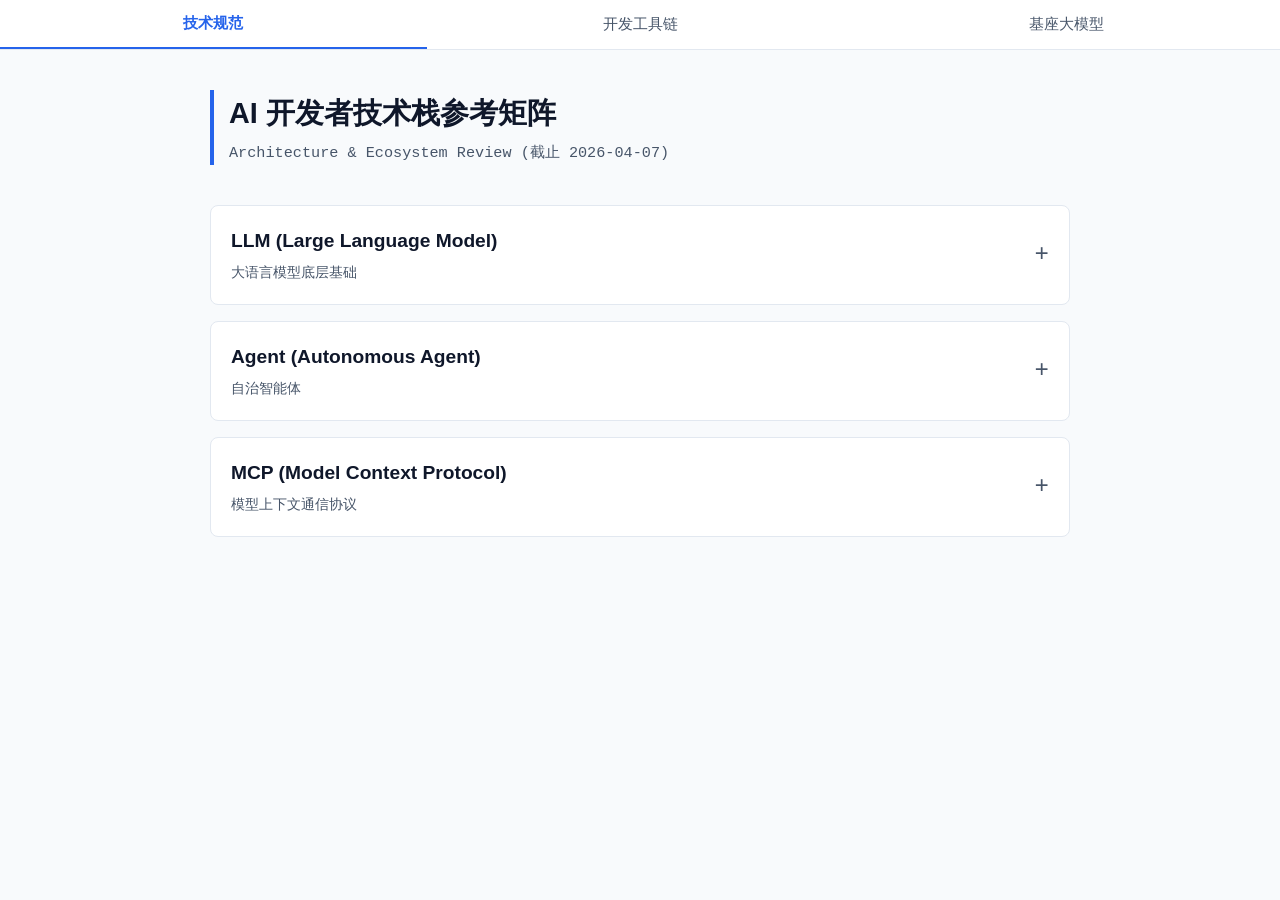
==== index.html @ 54a0a2d2 "1" ====
<!DOCTYPE html>
<html lang="zh-CN">
<head>
    <meta charset="UTF-8">
    <meta name="viewport" content="width=device-width, initial-scale=1.0, maximum-scale=1.0, user-scalable=no">
    <title>AI 开发者技术栈参考矩阵 (2026版)</title>
    <style>
        /* 全局变量定义：极简工业风 */
        :root {
            --bg-color: #F8FAFC;
            --card-bg: #FFFFFF;
            --text-main: #0F172A;
            --text-secondary: #475569;
            --border-color: #E2E8F0;
            --accent-color: #2563EB;
            --font-sans: -apple-system, BlinkMacSystemFont, "Segoe UI", Roboto, "Helvetica Neue", Arial, sans-serif;
            --font-mono: ui-monospace, SFMono-Regular, Menlo, Monaco, Consolas, "Liberation Mono", "Courier New", monospace;
        }

        * {
            box-sizing: border-box;
            margin: 0;
            padding: 0;
        }

        body {
            font-family: var(--font-sans);
            background-color: var(--bg-color);
            color: var(--text-main);
            line-height: 1.6;
            padding-top: 60px;
        }

        /* 顶部导航栏 (Tab) */
        .nav-tabs {
            position: fixed;
            top: 0;
            left: 0;
            width: 100%;
            height: 50px;
            background: var(--card-bg);
            border-bottom: 1px solid var(--border-color);
            display: flex;
            z-index: 1000;
        }

        .nav-btn {
            flex: 1;
            background: none;
            border: none;
            font-size: 0.95rem;
            color: var(--text-secondary);
            cursor: pointer;
            transition: all 0.2s ease;
            font-weight: 500;
        }

        .nav-btn:hover {
            color: var(--text-main);
        }

        .nav-btn.active {
            color: var(--accent-color);
            border-bottom: 2px solid var(--accent-color);
            font-weight: 600;
        }

        /* 页面主容器 */
        .container {
            max-width: 900px;
            margin: 0 auto;
            padding: 30px 20px;
        }

        header {
            margin-bottom: 40px;
            border-left: 4px solid var(--accent-color);
            padding-left: 15px;
        }

        h1 {
            font-size: 1.8rem;
            font-weight: 700;
            margin-bottom: 5px;
            color: var(--text-main);
        }

        .subtitle {
            font-size: 0.95rem;
            color: var(--text-secondary);
            font-family: var(--font-mono);
        }

        /* 选项卡内容区 */
        .tab-content {
            display: none;
        }

        .tab-content.active {
            display: block;
            animation: fadeIn 0.3s ease;
        }

        @keyframes fadeIn {
            from { opacity: 0; transform: translateY(5px); }
            to { opacity: 1; transform: translateY(0); }
        }

        /* ================= 核心折叠面板组件 (Accordion) ================= */
        details.tech-card {
            background: var(--card-bg);
            border: 1px solid var(--border-color);
            border-radius: 8px;
            margin-bottom: 16px;
            transition: box-shadow 0.2s ease;
        }

        details.tech-card:hover {
            box-shadow: 0 4px 12px rgba(0,0,0,0.03);
        }

        /* 折叠状态（可见部分） */
        details.tech-card summary {
            padding: 20px;
            cursor: pointer;
            list-style: none;
            display: flex;
            justify-content: space-between;
            align-items: center;
        }

        details.tech-card summary::-webkit-details-marker {
            display: none; /* 隐藏默认三角图标 */
        }

        /* 自定义折叠指示器 */
        details.tech-card summary::after {
            content: "+";
            font-family: var(--font-mono);
            font-size: 1.5rem;
            color: var(--text-secondary);
            margin-left: 15px;
        }

        details.tech-card[open] summary::after {
            content: "−";
        }

        .summary-info h3 {
            font-size: 1.2rem;
            margin-bottom: 4px;
            display: flex;
            align-items: center;
            gap: 10px;
        }

        .summary-info p {
            font-size: 0.9rem;
            color: var(--text-secondary);
        }

        /* 展开状态（详细内容部分） */
        .details-content {
            padding: 0 20px 20px 20px;
            border-top: 1px solid var(--border-color);
            margin-top: 5px;
            padding-top: 20px;
        }

        .details-content h4 {
            font-size: 0.95rem;
            color: var(--text-main);
            margin-bottom: 6px;
            text-transform: uppercase;
            letter-spacing: 0.5px;
        }

        .details-content p {
            font-size: 0.95rem;
            color: var(--text-secondary);
            margin-bottom: 16px;
            text-align: justify;
        }

        .details-content p:last-child {
            margin-bottom: 0;
        }

        /* 标签样式 */
        .badge {
            font-size: 0.75rem;
            padding: 2px 6px;
            border-radius: 4px;
            font-family: var(--font-mono);
            background: #F1F5F9;
            color: #64748B;
            border: 1px solid #CBD5E1;
            font-weight: normal;
        }
        .badge.closed { border-color: #FCA5A5; color: #DC2626; background: #FEF2F2; }
        .badge.open { border-color: #86EFAC; color: #16A34A; background: #F0FDF4; }

        /* 大模型内部列表样式 */
        .model-list {
            display: flex;
            flex-direction: column;
            gap: 12px;
        }

        .model-item {
            background: #F8FAFC;
            padding: 12px 16px;
            border-radius: 6px;
            border-left: 3px solid var(--border-color);
        }

        .model-item h5 {
            font-size: 1rem;
            margin-bottom: 4px;
            display: flex;
            align-items: center;
            gap: 8px;
        }

        .model-item p {
            font-size: 0.85rem;
            margin-bottom: 0;
        }

    </style>
</head>
<body>

<div class="nav-tabs">
    <button class="nav-btn active" onclick="switchTab('tab1', this)">技术规范</button>
    <button class="nav-btn" onclick="switchTab('tab2', this)">开发工具链</button>
    <button class="nav-btn" onclick="switchTab('tab3', this)">基座大模型</button>
</div>

<div class="container">
    <header>
        <h1>AI 开发者技术栈参考矩阵</h1>
        <p class="subtitle">Architecture & Ecosystem Review (截止 2026-04-07)</p>
    </header>

    <div id="tab1" class="tab-content active">
        <details class="tech-card">
            <summary>
                <div class="summary-info">
                    <h3>LLM (Large Language Model)</h3>
                    <p>大语言模型底层基础</p>
                </div>
            </summary>
            <div class="details-content">
                <h4>科学原理</h4>
                <p>基于 Transformer 架构的自回归概率分布模型。通过在海量语料上进行无监督预训练，建立高维向量空间中的词汇关联网络。随后通过 SFT (监督微调) 与 RLHF (基于人类反馈的强化学习) 对齐指令。</p>
                <h4>作用机制</h4>
                <p>输入文本经过分词 (Tokenization) 转化为向量，通过自注意力机制 (Self-Attention) 并行计算上下文中各元素的依赖关系权重，自回归地计算并输出下一个最优 Token 的概率分布矩阵。</p>
            </div>
        </details>

        <details class="tech-card">
            <summary>
                <div class="summary-info">
                    <h3>Agent (Autonomous Agent)</h3>
                    <p>自治智能体</p>
                </div>
            </summary>
            <div class="details-content">
                <h4>科学原理</h4>
                <p>具备环境感知、自主决策与物理/数字环境执行能力的计算实体。以 LLM 为核心逻辑控制器，辅以记忆系统（短期 Context 与长期 Vector DB）和推理框架（如 ReAct 或分层任务分解）。</p>
                <h4>作用机制</h4>
                <p>接收主干指令后，触发内部推理循环：评估当前状态 -> 规划步骤 -> 决定调用的外部工具接口 -> 解析工具返回结果 -> 更新上下文并迭代，直至达成终止条件。</p>
            </div>
        </details>

        <details class="tech-card">
            <summary>
                <div class="summary-info">
                    <h3>MCP (Model Context Protocol)</h3>
                    <p>模型上下文通信协议</p>
                </div>
            </summary>
            <div class="details-content">
                <h4>科学原理</h4>
                <p>标准化的大语言模型与本地/外部数据源的双向通信层协议。通过统一定义文件系统、代码库、数据库的读取权限与工具执行规范，消除应用间的隔离壁垒。</p>
                <h4>作用机制</h4>
                <p>IDE 或客户端作为 Host，外部工具提供 MCP Server 暴露功能。当 LLM 需读取外部环境时，通过标准的 JSON-RPC 通信协议与服务器握手，授权并在安全沙箱内执行底层操作。</p>
            </div>
        </details>
    </div>

    <div id="tab2" class="tab-content">
        <details class="tech-card">
            <summary>
                <div class="summary-info">
                    <h3>OpenClaw</h3>
                    <p>跨平台自治 AI 代理网关与通信接口</p>
                </div>
            </summary>
            <div class="details-content">
                <h4>科学原理</h4>
                <p>开源的 agent-native 网关服务，内置基于 `SKILL.md` 的技能编排树与工具调用鉴权模块。结合 x402 协议的微支付模块进行低延迟推理路由分发。</p>
                <h4>作用机制</h4>
                <p>以后台守护进程方式驻留，截获消息通讯协议（如 Telegram/Discord）的载荷，通过内置提示词工程解析用户意图，将指令分发至本地 Ollama 或云端 API，执行网络搜索或本地系统命令后回传结果。</p>
            </div>
        </details>

        <details class="tech-card">
            <summary>
                <div class="summary-info">
                    <h3>Cursor</h3>
                    <p>深度集成大语言模型的 AI 优先代码编辑器</p>
                </div>
            </summary>
            <div class="details-content">
                <h4>科学原理</h4>
                <p>建立在 VS Code 开源分支上，集成嵌入级向量数据库（Vector DB）实现代码库级的上下文感知检索，并通过抽象语法树（AST）解析确保大模型输出的语法结构完整性。</p>
                <h4>作用机制</h4>
                <p>隐式捕获编辑器的光标位置、错误诊断信息（LSP Diagnostics）及相邻文件变更，将其打包作为 Prompt 发送至云端推理服务器，返回高精度的差异补丁（Diffs）并内联应用于源码。</p>
            </div>
        </details>

        <details class="tech-card">
            <summary>
                <div class="summary-info">
                    <h3>Antigravity</h3>
                    <p>基于 Agent 优先架构的异步协同 IDE (Google 发布)</p>
                </div>
            </summary>
            <div class="details-content">
                <h4>科学原理</h4>
                <p>突破单行代码补全的范式限制，底层引入任务编排与状态机逻辑。依托 Gemini 3.1 Pro 模型的超长上下文窗口，实现对复杂工程的多代理（Multi-Agent）并行调度与环境隔离。</p>
                <h4>作用机制</h4>
                <p>用户通过“控制中心（Manager Surface）”发布高阶架构需求。系统实例化多个专职 Agent 并行执行（如编码、测试、文献阅读），通过生成严格的可验证构件（Artifacts：截图、执行日志、计划书）供人类异步审核。</p>
            </div>
        </details>

        <details class="tech-card">
            <summary>
                <div class="summary-info">
                    <h3>Codex</h3>
                    <p>生成式预训练代码 Transformer 模型</p>
                </div>
            </summary>
            <div class="details-content">
                <h4>科学原理</h4>
                <p>OpenAI 开发的通用语言模型的代码微调分支，通过持续预训练（Continual Pre-training）海量公共代码仓库，深度拟合多种编程语言的抽象语法特征和逻辑分布。</p>
                <h4>作用机制</h4>
                <p>接收前置代码声明、文档注释作为输入序列条件，通过自回归解码机制计算后续可能代码块的联合概率分布，输出函数体、自动化测试或逻辑片段。</p>
            </div>
        </details>

        <details class="tech-card">
            <summary>
                <div class="summary-info">
                    <h3>Ollama</h3>
                    <p>本地大语言模型量化与运行时推理引擎</p>
                </div>
            </summary>
            <div class="details-content">
                <h4>科学原理</h4>
                <p>基于 `llama.cpp` 核心实现 C/C++ 级的高效内存管理，采用 GGUF 格式对大模型权重进行动态降维量化（如 4-bit 量化），显著降低显存占用及内存带宽消耗。</p>
                <h4>作用机制</h4>
                <p>通过命令行 CLI 或 REST API 接收请求。将量化模型动态加载至系统 RAM 或 VRAM，通过调用底层硬件加速指令（如 CUDA, Metal, AVX）执行前向传播矩阵运算，返回流式 Token。</p>
            </div>
        </details>

        <details class="tech-card">
            <summary>
                <div class="summary-info">
                    <h3>VSCode (Visual Studio Code)</h3>
                    <p>可扩展跨平台源代码编辑器</p>
                </div>
            </summary>
            <div class="details-content">
                <h4>科学原理</h4>
                <p>基于 Electron 架构与 Monaco 编辑器内核。核心技术为语言服务器协议 (LSP) 与调试适配器协议 (DAP) 的标准化解耦，将 UI 层与高 CPU 负载的语言解析层彻底分离。</p>
                <h4>作用机制</h4>
                <p>主进程控制生命周期与本地系统 I/O，渲染进程处理前端响应。所有的插件运行在独立的 Node.js 扩展宿主环境（Extension Host）中，确保主编辑器的帧率稳定与非阻塞输入。</p>
            </div>
        </details>
    </div>

    <div id="tab3" class="tab-content">
        <details class="tech-card">
            <summary>
                <div class="summary-info">
                    <h3>OpenAI</h3>
                    <p>GPT 家族及强化学习推理模型体系</p>
                </div>
            </summary>
            <div class="details-content">
                <div class="model-list">
                    <div class="model-item">
                        <h5>o3 <span class="badge closed">闭源</span></h5>
                        <p>最新一代强化学习测试时推理（Test-Time Compute）模型，在顶尖算法与逻辑数学层面具备深度自我验证能力。</p>
                    </div>
                    <div class="model-item">
                        <h5>o1 <span class="badge closed">闭源</span></h5>
                        <p>初代引入链式思考（Chain of Thought）进行隐式内在推理的复杂任务解决模型。</p>
                    </div>
                    <div class="model-item">
                        <h5>GPT-4.5 <span class="badge closed">闭源</span></h5>
                        <p>旗舰通用模型版本，全面增强了超长上下文窗口的稳定性和系统级指令遵循精度。</p>
                    </div>
                    <div class="model-item">
                        <h5>GPT-4o <span class="badge closed">闭源</span></h5>
                        <p>实现了全模态（文本、原生音频、实时视觉）端到端输入输出对齐的低延迟交互模型。</p>
                    </div>
                    <div class="model-item">
                        <h5>GPT-OSS-120B <span class="badge open">开源</span></h5>
                        <p>OpenAI 针对科研社区及高密级企业需求妥协释放的 120B 参数级开源变体模型。</p>
                    </div>
                </div>
            </div>
        </details>

        <details class="tech-card">
            <summary>
                <div class="summary-info">
                    <h3>Google</h3>
                    <p>Gemini 多模态生态及 Gemma 开放权重体系</p>
                </div>
            </summary>
            <div class="details-content">
                <div class="model-list">
                    <div class="model-item">
                        <h5>Gemini 3.1 Pro <span class="badge closed">闭源</span></h5>
                        <p>原生支持百万级上下文，为 Antigravity 平台提供驱动的核心大模型，专精于多智能体异步协同调度。</p>
                    </div>
                    <div class="model-item">
                        <h5>Gemini 3 Flash <span class="badge closed">闭源</span></h5>
                        <p>重点优化 TTFT（首字节延迟）与多模态流式输出速率的模型，适用于高并发的低延迟场景。</p>
                    </div>
                    <div class="model-item">
                        <h5>Gemini 2.0 Flash <span class="badge closed">闭源</span></h5>
                        <p>2024 年末主打的性能平衡版本，具备稳健的原生函数调用（Function Calling）可靠性。</p>
                    </div>
                    <div class="model-item">
                        <h5>Gemma 3 27B <span class="badge open">开源</span></h5>
                        <p>基于 Gemini 同源架构训练的开放权重模型，适合通过本地显存矩阵或私有化服务器集群部署。</p>
                    </div>
                    <div class="model-item">
                        <h5>Gemma 3 9B <span class="badge open">开源</span></h5>
                        <p>微缩级参数量的端侧模型，针对代码补全辅助与离线基础语义解析进行了专项量化优化。</p>
                    </div>
                </div>
            </div>
        </details>

        <details class="tech-card">
            <summary>
                <div class="summary-info">
                    <h3>Anthropic</h3>
                    <p>Claude 宪法人工智能及安全模型矩阵</p>
                </div>
            </summary>
            <div class="details-content">
                <div class="model-list">
                    <div class="model-item">
                        <h5>Claude 4.6 Opus <span class="badge closed">闭源</span></h5>
                        <p>2026年最新超大参数旗舰，解决高阶逻辑架构、复杂 API 集成及多步战略规划的最强变体。</p>
                    </div>
                    <div class="model-item">
                        <h5>Claude 4.6 Sonnet <span class="badge closed">闭源</span></h5>
                        <p>在代码生成、AST 重构领域速度与精度的完美平衡，是 Cursor 等工具的首选驱动引擎。</p>
                    </div>
                    <div class="model-item">
                        <h5>Claude 4.0 Haiku <span class="badge closed">闭源</span></h5>
                        <p>针对大规模并行处理、轻量级文本提取及 OCR 扫描任务优化的极速轻量模型。</p>
                    </div>
                    <div class="model-item">
                        <h5>Claude 3.5 Sonnet <span class="badge closed">闭源</span></h5>
                        <p>前代在软件工程领域封神的里程碑式版本，被业界广泛集成于自动代码审查流水线。</p>
                    </div>
                    <div class="model-item">
                        <h5>Claude 3.5 Haiku <span class="badge closed">闭源</span></h5>
                        <p>前代极具成本效益的低延迟变体模型。(注：Anthropic 核心政策目前未开放完全开源底层权重)。</p>
                    </div>
                </div>
            </div>
        </details>

        <details class="tech-card">
            <summary>
                <div class="summary-info">
                    <h3>DeepSeek (深度求索)</h3>
                    <p>高性能开源混合专家 (MoE) 架构及专项微调模型</p>
                </div>
            </summary>
            <div class="details-content">
                <div class="model-list">
                    <div class="model-item">
                        <h5>DeepSeek-V3 <span class="badge open">开源</span></h5>
                        <p>671B 混合专家架构巨兽，采用无辅助损失负载均衡机制与 FP8 混合精度训练，打破闭源垄断的里程碑。</p>
                    </div>
                    <div class="model-item">
                        <h5>DeepSeek-R1 <span class="badge open">开源</span></h5>
                        <p>通过大规模强化学习 (RL) 挖掘出系统潜能的推理模型，完全开源其链式思考机制与奖励模型细节。</p>
                    </div>
                    <div class="model-item">
                        <h5>DeepSeek-Coder-V2 <span class="badge open">开源</span></h5>
                        <p>专门针对跨文件库上下文关联及 80+ 种主流编程语言范式微调的垂直领域专家模型。</p>
                    </div>
                    <div class="model-item">
                        <h5>DeepSeek-VL2 <span class="badge open">开源</span></h5>
                        <p>多模态视觉语言模型，适用于复杂的前端 UI 蓝图反解、图表数据抽取任务。</p>
                    </div>
                    <div class="model-item">
                        <h5>DeepSeek-Math <span class="badge open">开源</span></h5>
                        <p>针对高等数学定理证明、LaTeX 公式推演与符号计算环境优化的专用小参数变体。</p>
                    </div>
                </div>
            </div>
        </details>
    </div>
</div>

<script>
    function switchTab(tabId, clickedBtn) {
        // 切换内容可见性
        document.querySelectorAll('.tab-content').forEach(function(content) {
            content.classList.remove('active');
        });
        document.getElementById(tabId).classList.add('active');

        // 切换导航按钮高亮状态
        document.querySelectorAll('.nav-btn').forEach(function(button) {
            button.classList.remove('active');
        });
        clickedBtn.classList.add('active');
        
        window.scrollTo({ top: 0, behavior: 'smooth' });
    }
</script>

</body>
</html>
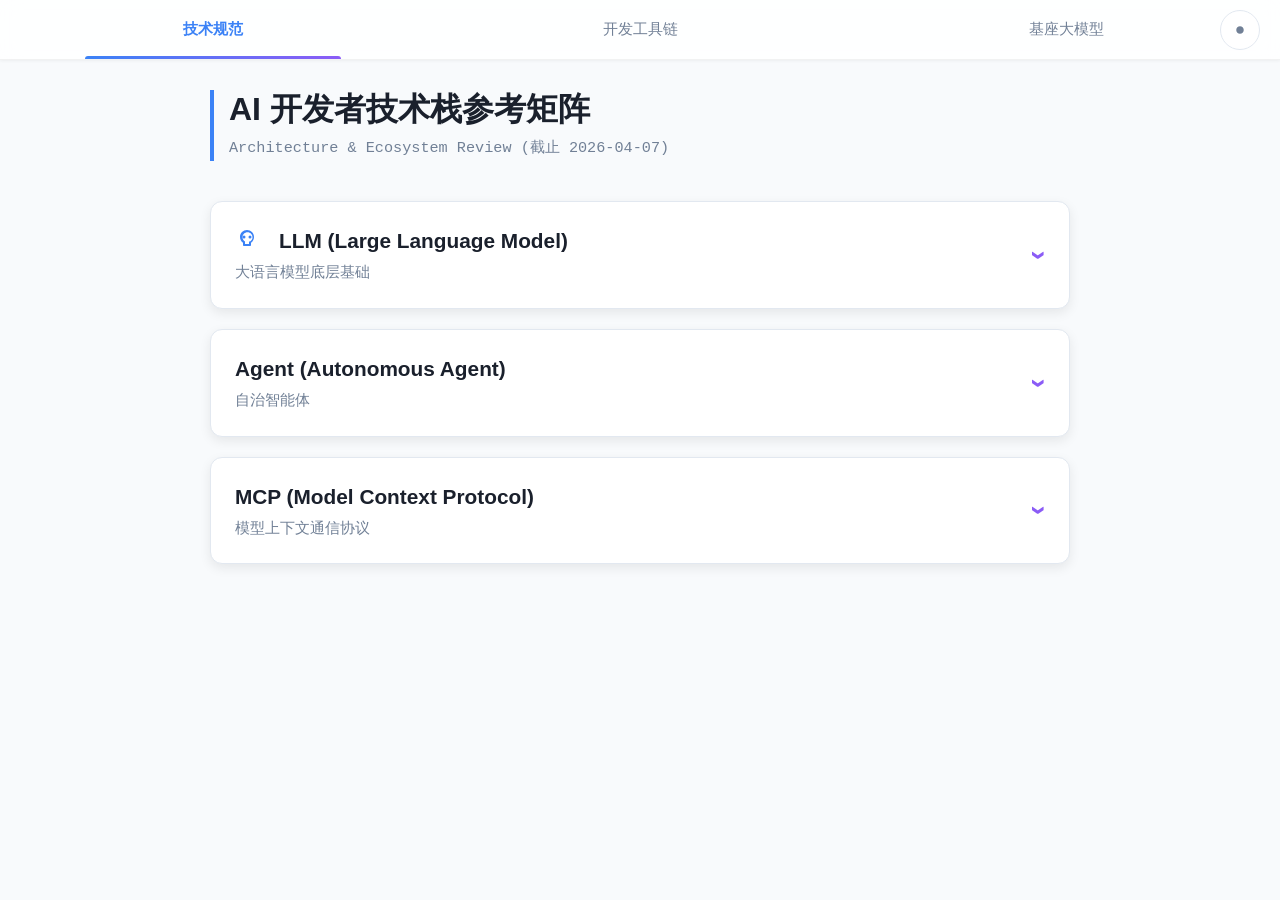
==== commit 8773db90: "1" ====
--- a/index.html
+++ b/index.html
@@ -5,16 +5,52 @@
     <meta name="viewport" content="width=device-width, initial-scale=1.0, maximum-scale=1.0, user-scalable=no">
     <title>AI 开发者技术栈参考矩阵 (2026版)</title>
     <style>
-        /* 全局变量定义：极简工业风 */
+        /* 全局变量定义：现代化配色系统 */
         :root {
-            --bg-color: #F8FAFC;
+            /* 浅色模式（默认） */
+            --bg-primary: linear-gradient(135deg, #667eea 0%, #764ba2 100%);
+            --bg-secondary: #F8FAFC;
             --card-bg: #FFFFFF;
-            --text-main: #0F172A;
-            --text-secondary: #475569;
-            --border-color: #E2E8F0;
-            --accent-color: #2563EB;
+            --card-hover: #FAFBFC;
+            --text-primary: #1A202C;
+            --text-secondary: #718096;
+            --accent-blue: #3B82F6;
+            --accent-purple: #8B5CF6;
+            --accent-green: #10B981;
+            --accent-orange: #F59E0B;
+            --border-light: #E2E8F0;
+            --shadow-sm: 0 1px 3px rgba(0,0,0,0.05);
+            --shadow-md: 0 4px 12px rgba(0,0,0,0.08);
+            --shadow-lg: 0 10px 30px rgba(0,0,0,0.12);
+            
+            /* 兼容旧变量 */
+            --bg-color: var(--bg-secondary);
+            --text-main: var(--text-primary);
+            --border-color: var(--border-light);
+            --accent-color: var(--accent-blue);
+            
             --font-sans: -apple-system, BlinkMacSystemFont, "Segoe UI", Roboto, "Helvetica Neue", Arial, sans-serif;
             --font-mono: ui-monospace, SFMono-Regular, Menlo, Monaco, Consolas, "Liberation Mono", "Courier New", monospace;
+        }
+
+        /* 深色模式 */
+        @media (prefers-color-scheme: dark) {
+            :root {
+                --bg-primary: linear-gradient(135deg, #1e3a8a 0%, #4c1d95 100%);
+                --bg-secondary: #0F172A;
+                --card-bg: #1E293B;
+                --card-hover: #334155;
+                --text-primary: #F1F5F9;
+                --text-secondary: #94A3B8;
+                --accent-blue: #60A5FA;
+                --accent-purple: #A78BFA;
+                --accent-green: #34D399;
+                --accent-orange: #FBBF24;
+                --border-light: #334155;
+                --shadow-sm: 0 1px 3px rgba(0,0,0,0.3);
+                --shadow-md: 0 4px 12px rgba(0,0,0,0.4);
+                --shadow-lg: 0 10px 30px rgba(0,0,0,0.5);
+            }
         }
 
         * {
@@ -31,17 +67,28 @@
             padding-top: 60px;
         }
 
-        /* 顶部导航栏 (Tab) */
+        /* 顶部导航栏 (Tab) - 毛玻璃效果 */
         .nav-tabs {
             position: fixed;
             top: 0;
             left: 0;
             width: 100%;
-            height: 50px;
-            background: var(--card-bg);
-            border-bottom: 1px solid var(--border-color);
+            height: 60px;
+            background: rgba(255, 255, 255, 0.85);
+            backdrop-filter: blur(10px);
+            -webkit-backdrop-filter: blur(10px);
+            border-bottom: 1px solid rgba(0, 0, 0, 0.05);
             display: flex;
             z-index: 1000;
+            box-shadow: var(--shadow-sm);
+            transition: all 0.3s ease;
+        }
+
+        @media (prefers-color-scheme: dark) {
+            .nav-tabs {
+                background: rgba(30, 41, 59, 0.85);
+                border-bottom: 1px solid rgba(255, 255, 255, 0.05);
+            }
         }
 
         .nav-btn {
@@ -51,18 +98,44 @@
             font-size: 0.95rem;
             color: var(--text-secondary);
             cursor: pointer;
-            transition: all 0.2s ease;
+            transition: all 0.3s ease;
             font-weight: 500;
+            position: relative;
+            overflow: hidden;
         }
 
         .nav-btn:hover {
-            color: var(--text-main);
+            color: var(--text-primary);
+            background: rgba(0, 0, 0, 0.02);
+        }
+
+        @media (prefers-color-scheme: dark) {
+            .nav-btn:hover {
+                background: rgba(255, 255, 255, 0.05);
+            }
         }
 
         .nav-btn.active {
-            color: var(--accent-color);
-            border-bottom: 2px solid var(--accent-color);
+            color: var(--accent-blue);
             font-weight: 600;
+        }
+
+        .nav-btn.active::after {
+            content: '';
+            position: absolute;
+            bottom: 0;
+            left: 50%;
+            transform: translateX(-50%);
+            width: 60%;
+            height: 3px;
+            background: linear-gradient(90deg, var(--accent-blue), var(--accent-purple));
+            border-radius: 3px 3px 0 0;
+            animation: slideIn 0.3s ease;
+        }
+
+        @keyframes slideIn {
+            from { width: 0; opacity: 0; }
+            to { width: 60%; opacity: 1; }
         }
 
         /* 页面主容器 */
@@ -78,17 +151,73 @@
             padding-left: 15px;
         }
 
+        /* 字体优化 - 提升可读性 */
         h1 {
-            font-size: 1.8rem;
+            font-size: 2rem;
             font-weight: 700;
-            margin-bottom: 5px;
-            color: var(--text-main);
+            margin-bottom: 8px;
+            color: var(--text-primary);
+            line-height: 1.2;
+        }
+
+        h2 {
+            font-size: 1.5rem;
+            font-weight: 600;
+            line-height: 1.3;
+        }
+
+        h3 {
+            font-size: 1.25rem;
+            font-weight: 600;
+            line-height: 1.4;
+        }
+
+        h4 {
+            font-size: 1rem;
+            font-weight: 500;
+            line-height: 1.5;
         }
 
         .subtitle {
             font-size: 0.95rem;
             color: var(--text-secondary);
             font-family: var(--font-mono);
+            line-height: 1.6;
+        }
+
+        /* 正文 */
+        p {
+            font-size: 0.95rem;
+            line-height: 1.7;
+        }
+
+        /* 代码样式 */
+        code {
+            font-family: var(--font-mono);
+            background: rgba(99, 102, 241, 0.1);
+            padding: 2px 6px;
+            border-radius: 4px;
+            font-size: 0.9em;
+            color: var(--accent-purple);
+        }
+
+        /* 链接样式 */
+        a {
+            color: var(--accent-blue);
+            text-decoration: underline;
+            text-underline-offset: 3px;
+            transition: color 0.2s ease;
+        }
+
+        a:hover {
+            color: var(--accent-purple);
+        }
+
+        /* 焦点状态 */
+        :focus-visible {
+            outline: 2px solid var(--accent-blue);
+            outline-offset: 2px;
+            border-radius: 4px;
         }
 
         /* 选项卡内容区 */
@@ -106,79 +235,135 @@
             to { opacity: 1; transform: translateY(0); }
         }
 
-        /* ================= 核心折叠面板组件 (Accordion) ================= */
+        /* ================= 核心折叠面板组件 (Accordion) - 现代化卡片 ================= */
         details.tech-card {
             background: var(--card-bg);
-            border: 1px solid var(--border-color);
-            border-radius: 8px;
-            margin-bottom: 16px;
-            transition: box-shadow 0.2s ease;
+            border: 1px solid var(--border-light);
+            border-radius: 12px;
+            margin-bottom: 20px;
+            transition: all 0.3s cubic-bezier(0.4, 0, 0.2, 1);
+            box-shadow: var(--shadow-md);
+            overflow: hidden;
+            position: relative;
+        }
+
+        details.tech-card::before {
+            content: '';
+            position: absolute;
+            top: 0;
+            left: 0;
+            width: 100%;
+            height: 100%;
+            background: linear-gradient(135deg, rgba(99, 102, 241, 0.03) 0%, rgba(168, 85, 247, 0.03) 100%);
+            opacity: 0;
+            transition: opacity 0.3s ease;
+            pointer-events: none;
         }
 
         details.tech-card:hover {
-            box-shadow: 0 4px 12px rgba(0,0,0,0.03);
+            box-shadow: var(--shadow-lg);
+            transform: translateY(-2px);
+            border-color: var(--accent-purple);
+        }
+
+        details.tech-card:hover::before {
+            opacity: 1;
+        }
+
+        details.tech-card[open] {
+            box-shadow: var(--shadow-lg);
+            border-color: var(--accent-blue);
+            background: var(--card-hover);
+        }
+
+        details.tech-card[open] summary {
+            border-bottom: 1px solid rgba(0, 0, 0, 0.05);
+        }
+
+        @media (prefers-color-scheme: dark) {
+            details.tech-card[open] summary {
+                border-bottom: 1px solid rgba(255, 255, 255, 0.05);
+            }
         }
 
         /* 折叠状态（可见部分） */
         details.tech-card summary {
-            padding: 20px;
+            padding: 24px;
             cursor: pointer;
             list-style: none;
             display: flex;
             justify-content: space-between;
             align-items: center;
+            transition: all 0.3s ease;
+            position: relative;
         }
 
         details.tech-card summary::-webkit-details-marker {
             display: none; /* 隐藏默认三角图标 */
         }
 
-        /* 自定义折叠指示器 */
+        /* 自定义折叠指示器 - 现代化图标 */
         details.tech-card summary::after {
-            content: "+";
+            content: "›";
             font-family: var(--font-mono);
-            font-size: 1.5rem;
-            color: var(--text-secondary);
+            font-size: 1.8rem;
+            color: var(--accent-purple);
             margin-left: 15px;
+            transition: transform 0.3s ease;
+            font-weight: bold;
+            transform: rotate(90deg);
         }
 
         details.tech-card[open] summary::after {
-            content: "−";
+            content: "‹";
+            transform: rotate(-90deg);
+            color: var(--accent-blue);
         }
 
         .summary-info h3 {
-            font-size: 1.2rem;
-            margin-bottom: 4px;
+            font-size: 1.3rem;
+            margin-bottom: 6px;
             display: flex;
             align-items: center;
-            gap: 10px;
+            gap: 12px;
+            color: var(--text-primary);
+            font-weight: 600;
         }
 
         .summary-info p {
-            font-size: 0.9rem;
+            font-size: 0.95rem;
             color: var(--text-secondary);
+            line-height: 1.5;
         }
 
         /* 展开状态（详细内容部分） */
         .details-content {
-            padding: 0 20px 20px 20px;
-            border-top: 1px solid var(--border-color);
-            margin-top: 5px;
-            padding-top: 20px;
+            padding: 0 24px 24px 24px;
+            border-top: 1px solid var(--border-light);
+            margin-top: 0;
+            padding-top: 24px;
+            animation: contentFadeIn 0.4s ease;
+        }
+
+        @keyframes contentFadeIn {
+            from { opacity: 0; transform: translateY(-10px); }
+            to { opacity: 1; transform: translateY(0); }
         }
 
         .details-content h4 {
-            font-size: 0.95rem;
-            color: var(--text-main);
-            margin-bottom: 6px;
+            font-size: 1rem;
+            color: var(--accent-blue);
+            margin-bottom: 8px;
             text-transform: uppercase;
             letter-spacing: 0.5px;
+            font-weight: 600;
         }
 
         .details-content p {
             font-size: 0.95rem;
             color: var(--text-secondary);
             margin-bottom: 16px;
+            line-height: 1.7;
             text-align: justify;
         }
 
@@ -186,45 +371,308 @@
             margin-bottom: 0;
         }
 
-        /* 标签样式 */
+        /* 标签样式 - 现代化徽章 */
         .badge {
             font-size: 0.75rem;
-            padding: 2px 6px;
-            border-radius: 4px;
+            padding: 4px 10px;
+            border-radius: 20px;
             font-family: var(--font-mono);
-            background: #F1F5F9;
-            color: #64748B;
-            border: 1px solid #CBD5E1;
-            font-weight: normal;
-        }
-        .badge.closed { border-color: #FCA5A5; color: #DC2626; background: #FEF2F2; }
-        .badge.open { border-color: #86EFAC; color: #16A34A; background: #F0FDF4; }
-
-        /* 大模型内部列表样式 */
+            font-weight: 600;
+            border: none;
+            color: white;
+            display: inline-block;
+            transition: all 0.3s ease;
+            box-shadow: 0 2px 8px rgba(0, 0, 0, 0.1);
+            position: relative;
+            overflow: hidden;
+        }
+
+        .badge::before {
+            content: '';
+            position: absolute;
+            top: 0;
+            left: 0;
+            width: 100%;
+            height: 100%;
+            background: linear-gradient(135deg, rgba(255, 255, 255, 0.2) 0%, rgba(255, 255, 255, 0) 100%);
+            opacity: 0.5;
+        }
+
+        /* 开源徽章 - 绿色渐变 */
+        .badge.open {
+            background: linear-gradient(135deg, #10B981, #059669);
+            box-shadow: 0 2px 8px rgba(16, 185, 129, 0.3);
+        }
+
+        /* 闭源徽章 - 蓝色渐变 */
+        .badge.closed {
+            background: linear-gradient(135deg, #3B82F6, #2563EB);
+            box-shadow: 0 2px 8px rgba(59, 130, 246, 0.3);
+        }
+
+        /* 新增：热门标签 */
+        .badge.hot {
+            background: linear-gradient(135deg, #F59E0B, #D97706);
+            box-shadow: 0 2px 8px rgba(245, 158, 11, 0.3);
+            animation: pulse 2s infinite;
+        }
+
+        @keyframes pulse {
+            0% { box-shadow: 0 2px 8px rgba(245, 158, 11, 0.3); }
+            50% { box-shadow: 0 2px 16px rgba(245, 158, 11, 0.5); }
+            100% { box-shadow: 0 2px 8px rgba(245, 158, 11, 0.3); }
+        }
+
+        .badge:hover {
+            transform: translateY(-2px);
+            box-shadow: 0 4px 12px rgba(0, 0, 0, 0.2);
+        }
+
+        /* 页面加载动画 */
+        .fade-in-up {
+            opacity: 0;
+            transform: translateY(20px);
+            animation: fadeInUp 0.6s ease forwards;
+        }
+
+        @keyframes fadeInUp {
+            to {
+                opacity: 1;
+                transform: translateY(0);
+            }
+        }
+
+        /* 大模型内部列表样式 - 优化 */
         .model-list {
             display: flex;
             flex-direction: column;
-            gap: 12px;
+            gap: 16px;
         }
 
         .model-item {
-            background: #F8FAFC;
-            padding: 12px 16px;
-            border-radius: 6px;
-            border-left: 3px solid var(--border-color);
+            background: var(--card-bg);
+            padding: 16px 20px;
+            border-radius: 8px;
+            border-left: 4px solid var(--accent-blue);
+            transition: all 0.3s ease;
+            box-shadow: var(--shadow-sm);
+        }
+
+        .model-item:hover {
+            transform: translateX(4px);
+            box-shadow: var(--shadow-md);
+            border-left-color: var(--accent-purple);
         }
 
         .model-item h5 {
-            font-size: 1rem;
-            margin-bottom: 4px;
+            font-size: 1.05rem;
+            margin-bottom: 6px;
             display: flex;
             align-items: center;
-            gap: 8px;
+            gap: 10px;
+            color: var(--text-primary);
         }
 
         .model-item p {
-            font-size: 0.85rem;
+            font-size: 0.9rem;
             margin-bottom: 0;
+            color: var(--text-secondary);
+            line-height: 1.6;
+        }
+
+        /* 图标样式 */
+        .icon {
+            width: 24px;
+            height: 24px;
+            display: inline-block;
+            vertical-align: middle;
+            margin-right: 8px;
+            color: var(--accent-purple);
+        }
+
+        .icon-robot {
+            color: var(--accent-blue);
+        }
+
+        .icon-tool {
+            color: var(--accent-green);
+        }
+
+        .icon-book {
+            color: var(--accent-orange);
+        }
+
+        .icon-cloud {
+            color: var(--accent-purple);
+        }
+
+        /* ================= 响应式设计 ================= */
+        /* 平板 */
+        @media (max-width: 768px) {
+            .container {
+                padding: 20px 15px;
+            }
+            
+            h1 {
+                font-size: 1.5rem;
+            }
+            
+            .nav-btn {
+                font-size: 0.85rem;
+                height: 50px;
+            }
+            
+            .nav-tabs {
+                height: 50px;
+            }
+            
+            details.tech-card summary {
+                padding: 18px;
+            }
+            
+            .summary-info h3 {
+                font-size: 1.1rem;
+            }
+            
+            .details-content {
+                padding: 0 18px 18px 18px;
+            }
+            
+            .model-item {
+                padding: 14px 16px;
+            }
+        }
+
+        /* 手机 */
+        @media (max-width: 480px) {
+            .container {
+                padding: 15px 12px;
+            }
+            
+            h1 {
+                font-size: 1.3rem;
+            }
+            
+            .subtitle {
+                font-size: 0.85rem;
+            }
+            
+            .nav-tabs {
+                height: 45px;
+            }
+            
+            .nav-btn {
+                font-size: 0.8rem;
+                padding: 0 5px;
+            }
+            
+            details.tech-card summary {
+                padding: 15px;
+            }
+            
+            .summary-info h3 {
+                font-size: 1rem;
+                gap: 8px;
+            }
+            
+            .icon {
+                width: 20px;
+                height: 20px;
+                margin-right: 6px;
+            }
+            
+            .summary-info p {
+                font-size: 0.85rem;
+            }
+            
+            .badge {
+                font-size: 0.7rem;
+                padding: 3px 8px;
+            }
+            
+            .details-content h4 {
+                font-size: 0.9rem;
+            }
+            
+            .details-content p {
+                font-size: 0.85rem;
+            }
+            
+            .model-item {
+                padding: 12px 14px;
+            }
+            
+            .model-item h5 {
+                font-size: 0.95rem;
+            }
+            
+            .model-item p {
+                font-size: 0.8rem;
+            }
+        }
+
+        /* 主题切换按钮 */
+        .theme-toggle {
+            position: absolute;
+            right: 20px;
+            top: 50%;
+            transform: translateY(-50%);
+            width: 40px;
+            height: 40px;
+            border-radius: 50%;
+            background: var(--card-bg);
+            border: 1px solid var(--border-light);
+            display: flex;
+            align-items: center;
+            justify-content: center;
+            cursor: pointer;
+            transition: all 0.3s ease;
+            color: var(--text-secondary);
+        }
+
+        .theme-toggle:hover {
+            background: var(--card-hover);
+            color: var(--accent-purple);
+            transform: translateY(-50%) scale(1.1);
+            box-shadow: var(--shadow-md);
+        }
+
+        .theme-icon {
+            width: 18px;
+            height: 18px;
+            fill: currentColor;
+        }
+
+        .theme-icon .moon {
+            display: none;
+        }
+
+        .theme-icon .sun {
+            display: block;
+        }
+
+        /* 深色模式下的图标显示 */
+        .dark-mode .theme-icon .moon {
+            display: block;
+        }
+
+        .dark-mode .theme-icon .sun {
+            display: none;
+        }
+
+        /* 深色模式类 */
+        .dark-mode {
+            color-scheme: dark;
+        }
+
+        .dark-mode .nav-tabs {
+            background: rgba(30, 41, 59, 0.95);
+            border-bottom: 1px solid rgba(255, 255, 255, 0.05);
+        }
+
+        .dark-mode .theme-toggle {
+            background: rgba(51, 65, 85, 0.8);
+            border-color: rgba(255, 255, 255, 0.1);
         }
 
     </style>
@@ -235,6 +683,12 @@
     <button class="nav-btn active" onclick="switchTab('tab1', this)">技术规范</button>
     <button class="nav-btn" onclick="switchTab('tab2', this)">开发工具链</button>
     <button class="nav-btn" onclick="switchTab('tab3', this)">基座大模型</button>
+    <button id="theme-toggle" class="theme-toggle" aria-label="切换深色/浅色模式">
+        <svg class="theme-icon" viewBox="0 0 24 24" width="18" height="18">
+            <path class="sun" d="M12 7c-2.76 0-5 2.24-5 5s2.24 5 5 5 5-2.24 5-5-2.24-5-5-5zM12 1v2M12 21v2M4.22 4.22l1.42 1.42M18.36 18.36l1.42 1.42M1 12h2M21 12h2M4.22 19.78l1.42-1.42M18.36 5.64l1.42-1.42"/>
+            <path class="moon" d="M21 12.79A9 9 0 1 1 11.21 3 7 7 0 0 0 21 12.79z"/>
+        </svg>
+    </button>
 </div>
 
 <div class="container">
@@ -247,7 +701,11 @@
         <details class="tech-card">
             <summary>
                 <div class="summary-info">
-                    <h3>LLM (Large Language Model)</h3>
+                    <h3><svg class="icon icon-robot" viewBox="0 0 24 24" fill="currentColor">
+                        <path d="M12 2C8.13 2 5 5.13 5 9c0 2.38 1.19 4.47 3 5.74V17c0 .55.45 1 1 1h6c.55 0 1-.45 1-1v-2.26c1.81-1.27 3-3.36 3-5.74 0-3.87-3.13-7-7-7zm2 11.58V16h-4v-2.42c-1.43-.9-2.5-2.5-2.5-4.42 0-2.76 2.24-5 5-5s5 2.24 5 5c0 1.92-1.07 3.52-2.5 4.42z"/>
+                        <circle cx="9" cy="9" r="1.5"/>
+                        <circle cx="15" cy="9" r="1.5"/>
+                    </svg> LLM (Large Language Model)</h3>
                     <p>大语言模型底层基础</p>
                 </div>
             </summary>
@@ -533,6 +991,70 @@
         
         window.scrollTo({ top: 0, behavior: 'smooth' });
     }
+
+    // 主题切换功能
+    function initTheme() {
+        const themeToggle = document.getElementById('theme-toggle');
+        const prefersDark = window.matchMedia('(prefers-color-scheme: dark)');
+        
+        // 从 localStorage 读取主题偏好
+        const savedTheme = localStorage.getItem('theme');
+        const systemPrefersDark = prefersDark.matches;
+        
+        // 确定当前主题
+        let isDark = savedTheme === 'dark' || (!savedTheme && systemPrefersDark);
+        
+        // 应用主题
+        function applyTheme(dark) {
+            if (dark) {
+                document.documentElement.classList.add('dark-mode');
+                document.documentElement.style.colorScheme = 'dark';
+            } else {
+                document.documentElement.classList.remove('dark-mode');
+                document.documentElement.style.colorScheme = 'light';
+            }
+            localStorage.setItem('theme', dark ? 'dark' : 'light');
+        }
+        
+        // 初始化主题
+        applyTheme(isDark);
+        
+        // 切换主题
+        themeToggle.addEventListener('click', () => {
+            isDark = !isDark;
+            applyTheme(isDark);
+        });
+        
+        // 监听系统主题变化
+        prefersDark.addEventListener('change', (e) => {
+            if (!localStorage.getItem('theme')) {
+                applyTheme(e.matches);
+            }
+        });
+    }
+
+    // 页面加载动画 - 卡片依次淡入
+    document.addEventListener('DOMContentLoaded', function() {
+        const cards = document.querySelectorAll('.tech-card');
+        cards.forEach((card, index) => {
+            card.style.animationDelay = `${index * 0.1}s`;
+            card.classList.add('fade-in-up');
+        });
+
+        // 为折叠面板添加平滑展开动画
+        const details = document.querySelectorAll('details.tech-card');
+        details.forEach(detail => {
+            detail.addEventListener('toggle', function() {
+                if (this.open) {
+                    const content = this.querySelector('.details-content');
+                    content.style.animation = 'contentFadeIn 0.4s ease';
+                }
+            });
+        });
+        
+        // 初始化主题
+        initTheme();
+    });
 </script>
 
 </body>
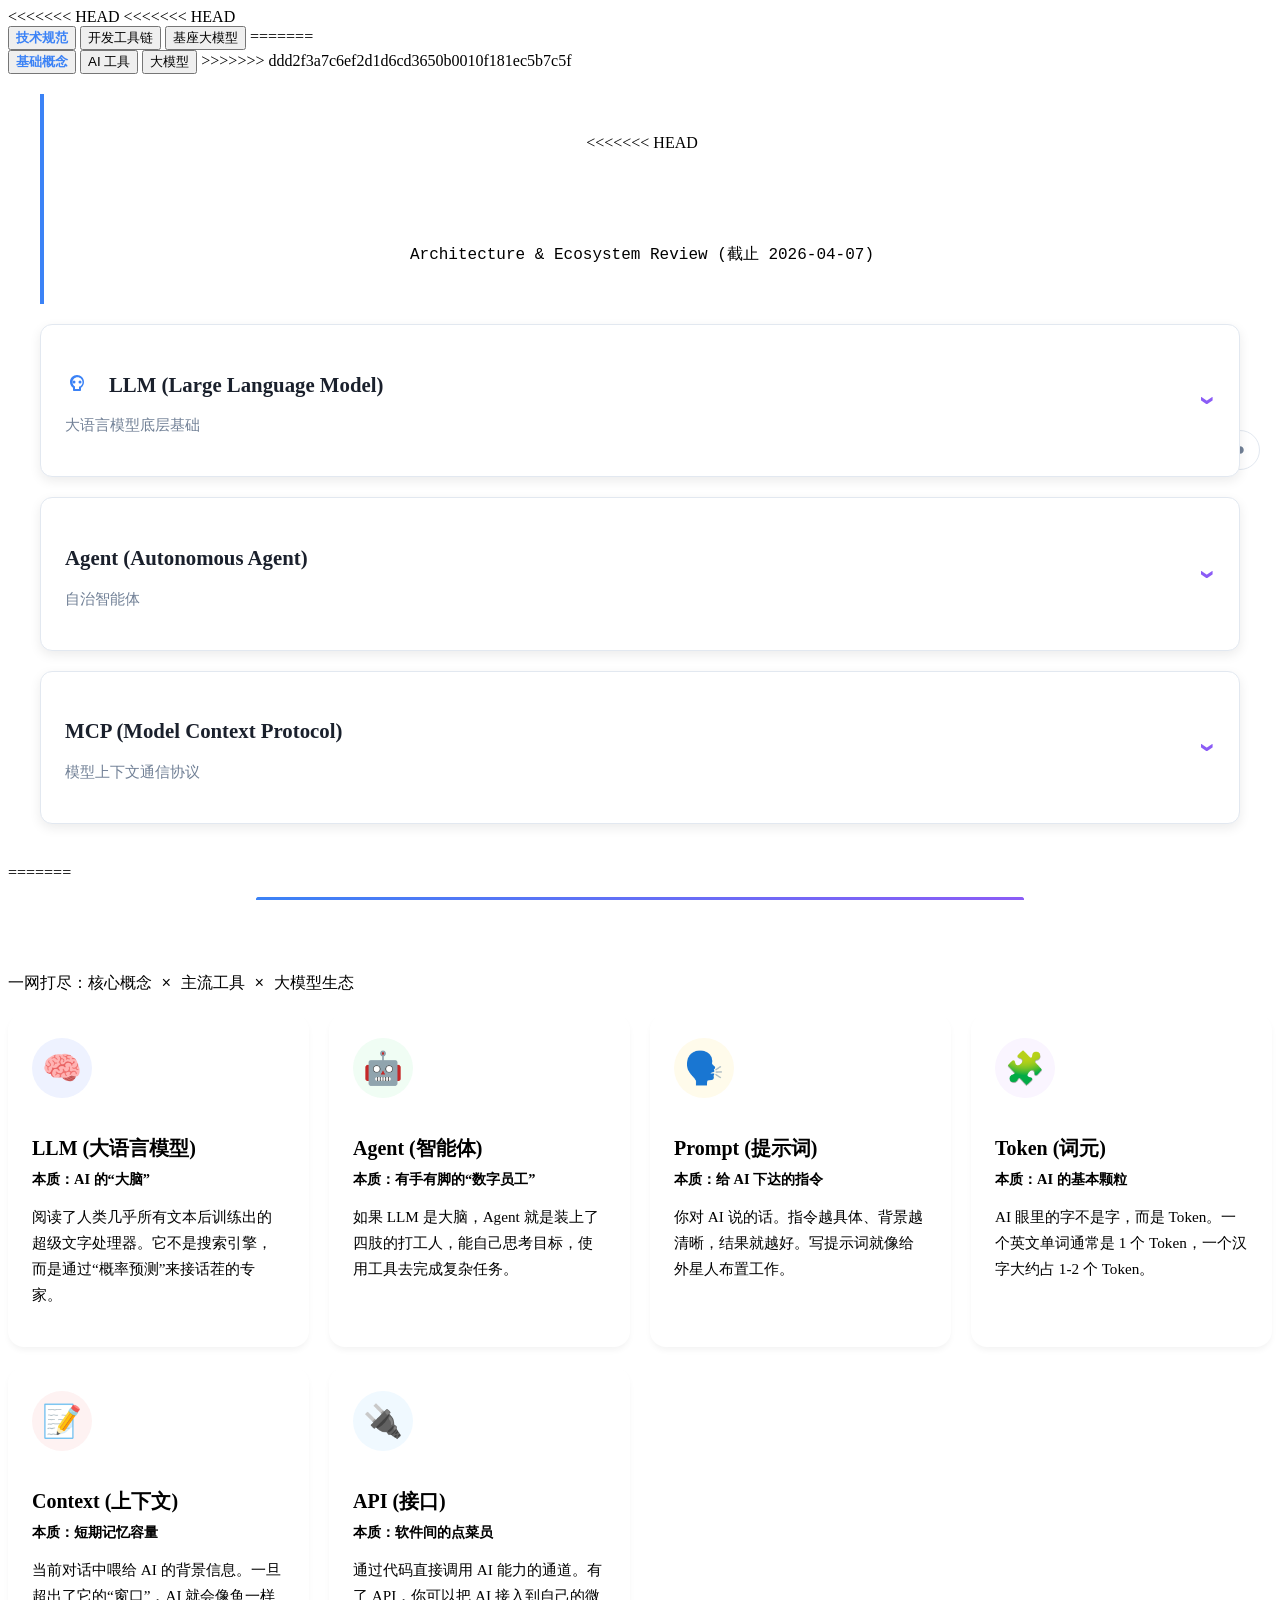
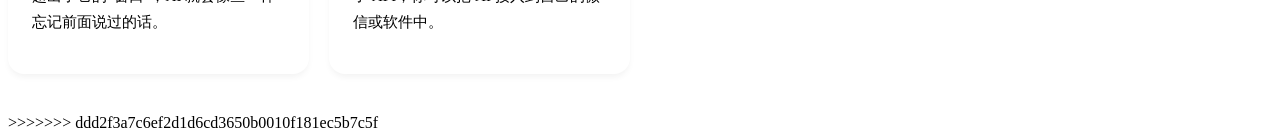
==== commit 7584df3b: "Update index.html" ====
--- a/index.html
+++ b/index.html
@@ -2,6 +2,7 @@
 <html lang="zh-CN">
 <head>
     <meta charset="UTF-8">
+<<<<<<< HEAD
     <meta name="viewport" content="width=device-width, initial-scale=1.0, maximum-scale=1.0, user-scalable=no">
     <title>AI 开发者技术栈参考矩阵 (2026版)</title>
     <style>
@@ -51,6 +52,18 @@
                 --shadow-md: 0 4px 12px rgba(0,0,0,0.4);
                 --shadow-lg: 0 10px 30px rgba(0,0,0,0.5);
             }
+=======
+    <meta name="viewport" content="width=device-width, initial-scale=1.0">
+    <title>AI 小白超车指南（互动版）</title>
+    <style>
+        :root {
+            --primary-color: #4F46E5;
+            --secondary-color: #9333EA;
+            --bg-color: #F8FAFC;
+            --text-main: #1E293B;
+            --text-muted: #64748B;
+            --card-bg: #FFFFFF;
+>>>>>>> ddd2f3a7c6ef2d1d6cd3650b0010f181ec5b7c5f
         }
 
         * {
@@ -60,6 +73,7 @@
         }
 
         body {
+<<<<<<< HEAD
             font-family: var(--font-sans);
             background-color: var(--bg-color);
             color: var(--text-main);
@@ -68,12 +82,26 @@
         }
 
         /* 顶部导航栏 (Tab) - 毛玻璃效果 */
+=======
+            font-family: -apple-system, BlinkMacSystemFont, "Segoe UI", Roboto, Helvetica, Arial, sans-serif;
+            background-color: var(--bg-color);
+            color: var(--text-main);
+            line-height: 1.6;
+            background-image: radial-gradient(#CBD5E1 1px, transparent 1px);
+            background-size: 20px 20px;
+            /* 预留顶部导航栏的空间，防止内容被遮挡 */
+            padding-top: 60px; 
+        }
+
+        /* 顶部固定导航栏样式 */
+>>>>>>> ddd2f3a7c6ef2d1d6cd3650b0010f181ec5b7c5f
         .nav-tabs {
             position: fixed;
             top: 0;
             left: 0;
             width: 100%;
             height: 60px;
+<<<<<<< HEAD
             background: rgba(255, 255, 255, 0.85);
             backdrop-filter: blur(10px);
             -webkit-backdrop-filter: blur(10px);
@@ -91,10 +119,21 @@
             }
         }
 
+=======
+            background: rgba(255, 255, 255, 0.95);
+            backdrop-filter: blur(10px);
+            display: flex;
+            box-shadow: 0 4px 6px -1px rgba(0,0,0,0.05);
+            z-index: 1000;
+        }
+
+        /* 导航按钮样式 */
+>>>>>>> ddd2f3a7c6ef2d1d6cd3650b0010f181ec5b7c5f
         .nav-btn {
             flex: 1;
             background: none;
             border: none;
+<<<<<<< HEAD
             font-size: 0.95rem;
             color: var(--text-secondary);
             cursor: pointer;
@@ -675,10 +714,138 @@
             border-color: rgba(255, 255, 255, 0.1);
         }
 
+=======
+            border-bottom: 3px solid transparent;
+            font-size: 1rem;
+            color: var(--text-muted);
+            cursor: pointer;
+            transition: all 0.3s ease;
+            font-weight: 500;
+        }
+
+        /* 导航按钮激活（点击后）的样式 */
+        .nav-btn.active {
+            color: var(--primary-color);
+            border-bottom-color: var(--primary-color);
+            font-weight: 700;
+            background: linear-gradient(to top, rgba(79, 70, 229, 0.05), transparent);
+        }
+
+        .container {
+            max-width: 1200px;
+            margin: 0 auto;
+            padding: 20px;
+        }
+
+        header {
+            text-align: center;
+            padding: 40px 0 20px 0;
+            margin-bottom: 20px;
+        }
+
+        h1 {
+            font-size: 2rem;
+            background: linear-gradient(to right, var(--primary-color), var(--secondary-color));
+            -webkit-background-clip: text;
+            color: transparent;
+            margin-bottom: 10px;
+        }
+
+        .subtitle {
+            font-size: 1rem;
+            color: var(--text-muted);
+        }
+
+        /* 板块内容区样式控制 */
+        .tab-content {
+            display: none; /* 默认全部隐藏 */
+            animation: fadeIn 0.4s ease; /* 切换时的淡入动画 */
+        }
+
+        .tab-content.active {
+            display: block; /* 只有加上 active 的板块才会显示 */
+        }
+
+        @keyframes fadeIn {
+            from { opacity: 0; transform: translateY(10px); }
+            to { opacity: 1; transform: translateY(0); }
+        }
+
+        /* 以下是卡片内部的布局样式（保持不变） */
+        .grid-cards {
+            display: grid;
+            grid-template-columns: repeat(auto-fit, minmax(280px, 1fr));
+            gap: 20px;
+            padding-bottom: 40px;
+        }
+
+        .card {
+            background: var(--card-bg);
+            padding: 24px;
+            border-radius: 16px;
+            box-shadow: 0 4px 6px -1px rgba(0,0,0,0.05);
+        }
+
+        .card-icon {
+            font-size: 2rem;
+            display: inline-block;
+            width: 60px;
+            height: 60px;
+            line-height: 60px;
+            text-align: center;
+            border-radius: 50%;
+            background: #EEF2FF;
+            margin-bottom: 16px;
+        }
+
+        .card h3 { font-size: 1.25rem; margin-bottom: 8px; }
+        .card-tag { font-size: 0.9rem; font-weight: bold; color: var(--text-muted); margin-bottom: 12px; display: block; }
+
+        .tool-card {
+            display: flex;
+            flex-wrap: wrap;
+            background: var(--card-bg);
+            border-radius: 16px;
+            overflow: hidden;
+            margin-bottom: 24px;
+            box-shadow: 0 4px 6px -1px rgba(0,0,0,0.05);
+        }
+
+        .tool-indicator { width: 8px; background-color: #10A37F; }
+        .tool-indicator.mj { background-color: #8B5CF6; }
+        .tool-indicator.cursor { background-color: #3B82F6; }
+
+        .tool-content {
+            flex: 1;
+            padding: 20px;
+            display: grid;
+            grid-template-columns: 1fr;
+            gap: 15px;
+        }
+
+        @media (min-width: 768px) {
+            .tool-content { grid-template-columns: 1fr 1fr 1fr; }
+            h1 { font-size: 2.5rem; }
+        }
+
+        .tool-header { border-bottom: 1px solid #E2E8F0; padding-bottom: 10px; margin-bottom: 5px; }
+        ul { list-style-type: none; padding-left: 0; }
+        li { position: relative; padding-left: 15px; margin-bottom: 8px; color: var(--text-muted); font-size: 0.95rem; }
+        li::before { content: "•"; position: absolute; left: 0; color: var(--text-main); }
+
+        .list-box {
+            border: 1px solid #E2E8F0;
+            border-radius: 12px;
+            padding: 20px;
+            margin-bottom: 20px;
+            background: #F8FAFC;
+        }
+>>>>>>> ddd2f3a7c6ef2d1d6cd3650b0010f181ec5b7c5f
     </style>
 </head>
 <body>
 
+<<<<<<< HEAD
 <div class="nav-tabs">
     <button class="nav-btn active" onclick="switchTab('tab1', this)">技术规范</button>
     <button class="nav-btn" onclick="switchTab('tab2', this)">开发工具链</button>
@@ -689,10 +856,19 @@
             <path class="moon" d="M21 12.79A9 9 0 1 1 11.21 3 7 7 0 0 0 21 12.79z"/>
         </svg>
     </button>
+=======
+<!-- 固定在顶部的导航栏 -->
+<div class="nav-tabs">
+    <!-- onclick 属性就是用来触发我们下面写的 JavaScript 交互代码的 -->
+    <button class="nav-btn active" onclick="switchTab('tab1', this)">基础概念</button>
+    <button class="nav-btn" onclick="switchTab('tab2', this)">AI 工具</button>
+    <button class="nav-btn" onclick="switchTab('tab3', this)">大模型</button>
+>>>>>>> ddd2f3a7c6ef2d1d6cd3650b0010f181ec5b7c5f
 </div>
 
 <div class="container">
     <header>
+<<<<<<< HEAD
         <h1>AI 开发者技术栈参考矩阵</h1>
         <p class="subtitle">Architecture & Ecosystem Review (截止 2026-04-07)</p>
     </header>
@@ -1058,4 +1234,174 @@
 </script>
 
 </body>
-</html>+</html>
+=======
+        <h1>AI 小白超车指南</h1>
+        <p class="subtitle">一网打尽：核心概念 × 主流工具 × 大模型生态</p>
+    </header>
+
+    <!-- 板块一：基础概念（加上 id="tab1"，默认 active 激活显示） -->
+    <div id="tab1" class="tab-content active">
+        <div class="grid-cards">
+            <article class="card">
+                <span class="card-icon">🧠</span>
+                <h3>LLM (大语言模型)</h3>
+                <span class="card-tag">本质：AI 的“大脑”</span>
+                <p>阅读了人类几乎所有文本后训练出的超级文字处理器。它不是搜索引擎，而是通过“概率预测”来接话茬的专家。</p>
+            </article>
+            <article class="card">
+                <span class="card-icon" style="background: #F0FDF4;">🤖</span>
+                <h3>Agent (智能体)</h3>
+                <span class="card-tag">本质：有手有脚的“数字员工”</span>
+                <p>如果 LLM 是大脑，Agent 就是装上了四肢的打工人，能自己思考目标，使用工具去完成复杂任务。</p>
+            </article>
+            <article class="card">
+                <span class="card-icon" style="background: #FFFBEB;">🗣️</span>
+                <h3>Prompt (提示词)</h3>
+                <span class="card-tag">本质：给 AI 下达的指令</span>
+                <p>你对 AI 说的话。指令越具体、背景越清晰，结果就越好。写提示词就像给外星人布置工作。</p>
+            </article>
+            <article class="card">
+                <span class="card-icon" style="background: #FAF5FF;">🧩</span>
+                <h3>Token (词元)</h3>
+                <span class="card-tag">本质：AI 的基本颗粒</span>
+                <p>AI 眼里的字不是字，而是 Token。一个英文单词通常是 1 个 Token，一个汉字大约占 1-2 个 Token。</p>
+            </article>
+            <article class="card">
+                <span class="card-icon" style="background: #FEF2F2;">📝</span>
+                <h3>Context (上下文)</h3>
+                <span class="card-tag">本质：短期记忆容量</span>
+                <p>当前对话中喂给 AI 的背景信息。一旦超出了它的“窗口”，AI 就会像鱼一样忘记前面说过的话。</p>
+            </article>
+            <article class="card">
+                <span class="card-icon" style="background: #F0F9FF;">🔌</span>
+                <h3>API (接口)</h3>
+                <span class="card-tag">本质：软件间的点菜员</span>
+                <p>通过代码直接调用 AI 能力的通道。有了 API，你可以把 AI 接入到自己的微信或软件中。</p>
+            </article>
+        </div>
+    </div>
+
+    <!-- 板块二：AI 工具（加上 id="tab2"，默认隐藏） -->
+    <div id="tab2" class="tab-content">
+        <article class="tool-card">
+            <div class="tool-indicator"></div>
+            <div class="tool-content">
+                <div class="tool-header">
+                    <h3 style="font-size: 1.2rem;">💬 ChatGPT (文字之王)</h3>
+                    <p style="color: var(--text-muted); font-size: 0.9rem;">适用：所有人（职场人、学生）</p>
+                </div>
+                <div>
+                    <strong style="color: #10A37F;">✨ 优劣势</strong>
+                    <ul>
+                        <li>综合能力最强，响应快，插件多。</li>
+                        <li>需稳定网络，免费版受限。</li>
+                    </ul>
+                </div>
+                <div>
+                    <strong style="color: #4F46E5;">📥 怎么用</strong>
+                    <ul>
+                        <li>网页端访问 chatgpt.com。</li>
+                        <li>移动端去美区商店下载正版。</li>
+                    </ul>
+                </div>
+                <div>
+                    <strong style="color: #E11D48;">⚠️ 避雷区</strong>
+                    <ul>
+                        <li>警惕国内同名盗版付费APP。</li>
+                        <li>勿输入公司机密或个人隐私。</li>
+                    </ul>
+                </div>
+            </div>
+        </article>
+
+        <article class="tool-card">
+            <div class="tool-indicator mj"></div>
+            <div class="tool-content">
+                <div class="tool-header">
+                    <h3 style="font-size: 1.2rem;">🎨 Midjourney (绘画大师)</h3>
+                    <p style="color: var(--text-muted); font-size: 0.9rem;">适用：设计师、自媒体、电商</p>
+                </div>
+                <div>
+                    <strong style="color: #8B5CF6;">✨ 优劣势</strong>
+                    <ul>
+                        <li>出图质量极高，艺术感强。</li>
+                        <li>需通过 Discord，英文提示词门槛高。</li>
+                    </ul>
+                </div>
+                <div>
+                    <strong style="color: #4F46E5;">📥 怎么用</strong>
+                    <ul>
+                        <li>下载 Discord 并加入服务器。</li>
+                        <li>频道内输入 /imagine 画图。</li>
+                    </ul>
+                </div>
+                <div>
+                    <strong style="color: #E11D48;">⚠️ 避雷区</strong>
+                    <ul>
+                        <li>新手易在公共频道丢失图片。</li>
+                        <li>建议拉入个人专属服务器操作。</li>
+                    </ul>
+                </div>
+            </div>
+        </article>
+    </div>
+
+    <!-- 板块三：大模型生态（加上 id="tab3"，默认隐藏） -->
+    <div id="tab3" class="tab-content">
+        <div class="list-box" style="border-color: #BBF7D0;">
+            <h4 style="color: #166534; font-size: 1.1rem; margin-bottom: 5px;">👑 OpenAI 家族 (GPT-4o)</h4>
+            <p><strong>优势：</strong>全球标杆，多模态（看图听音）最强。</p>
+            <p style="color: var(--text-muted); font-size: 0.9rem;">代表作：GPT-4o, o1 (强化推理模型)</p>
+        </div>
+
+        <div class="list-box" style="border-color: #E9D5FF;">
+            <h4 style="color: #6B21A8; font-size: 1.1rem; margin-bottom: 5px;">👑 Anthropic (Claude 3.5)</h4>
+            <p><strong>优势：</strong>代码能力强，写作风格最像人类。</p>
+            <p style="color: var(--text-muted); font-size: 0.9rem;">代表作：Claude 3.5 Sonnet</p>
+        </div>
+
+        <div class="list-box" style="border-color: #FECACA;">
+            <h4 style="color: #B91C1C; font-size: 1.1rem; margin-bottom: 5px;">👑 国产之光 (DeepSeek / Qwen)</h4>
+            <p><strong>优势：</strong>中文理解地道，价格便宜，国内免翻墙直连。</p>
+            <p style="color: var(--text-muted); font-size: 0.9rem;">代表作：DeepSeek-V3, Qwen-Max</p>
+        </div>
+        
+        <div style="margin-top: 30px; text-align: center; color: var(--text-muted); font-size: 0.9rem;">
+            获取渠道主要分为：官网按月订阅、购买 API 接口通过客户端使用，以及使用本地硬件运行开源模型。
+        </div>
+    </div>
+</div>
+
+<!-- 互动魔法：JavaScript 代码 -->
+<script>
+    // 定义一个名为 switchTab 的函数，用来处理点击切换事件
+    // tabId：你要展示的那个板块的 ID（比如 'tab2'）
+    // clickedBtn：你当前点击的那个按钮本身
+    function switchTab(tabId, clickedBtn) {
+        // 第一步：找到所有属于内容的盒子，把它们身上的 'active' 标签撕掉（隐藏它们）
+        let allContents = document.querySelectorAll('.tab-content');
+        allContents.forEach(function(content) {
+            content.classList.remove('active');
+        });
+
+        // 第二步：找到导航栏里所有的按钮，让它们都恢复普通状态（取消高亮）
+        let allButtons = document.querySelectorAll('.nav-btn');
+        allButtons.forEach(function(button) {
+            button.classList.remove('active');
+        });
+
+        // 第三步：找到你指定的那个内容盒子，贴上 'active' 标签（展示它）
+        document.getElementById(tabId).classList.add('active');
+
+        // 第四步：给你刚才点击的那个按钮贴上 'active' 标签（高亮它）
+        clickedBtn.classList.add('active');
+        
+        // 额外优化：切换内容后，自动将页面稍微滚动到顶部位置，提升体验
+        window.scrollTo({ top: 0, behavior: 'smooth' });
+    }
+</script>
+
+</body>
+</html>
+>>>>>>> ddd2f3a7c6ef2d1d6cd3650b0010f181ec5b7c5f
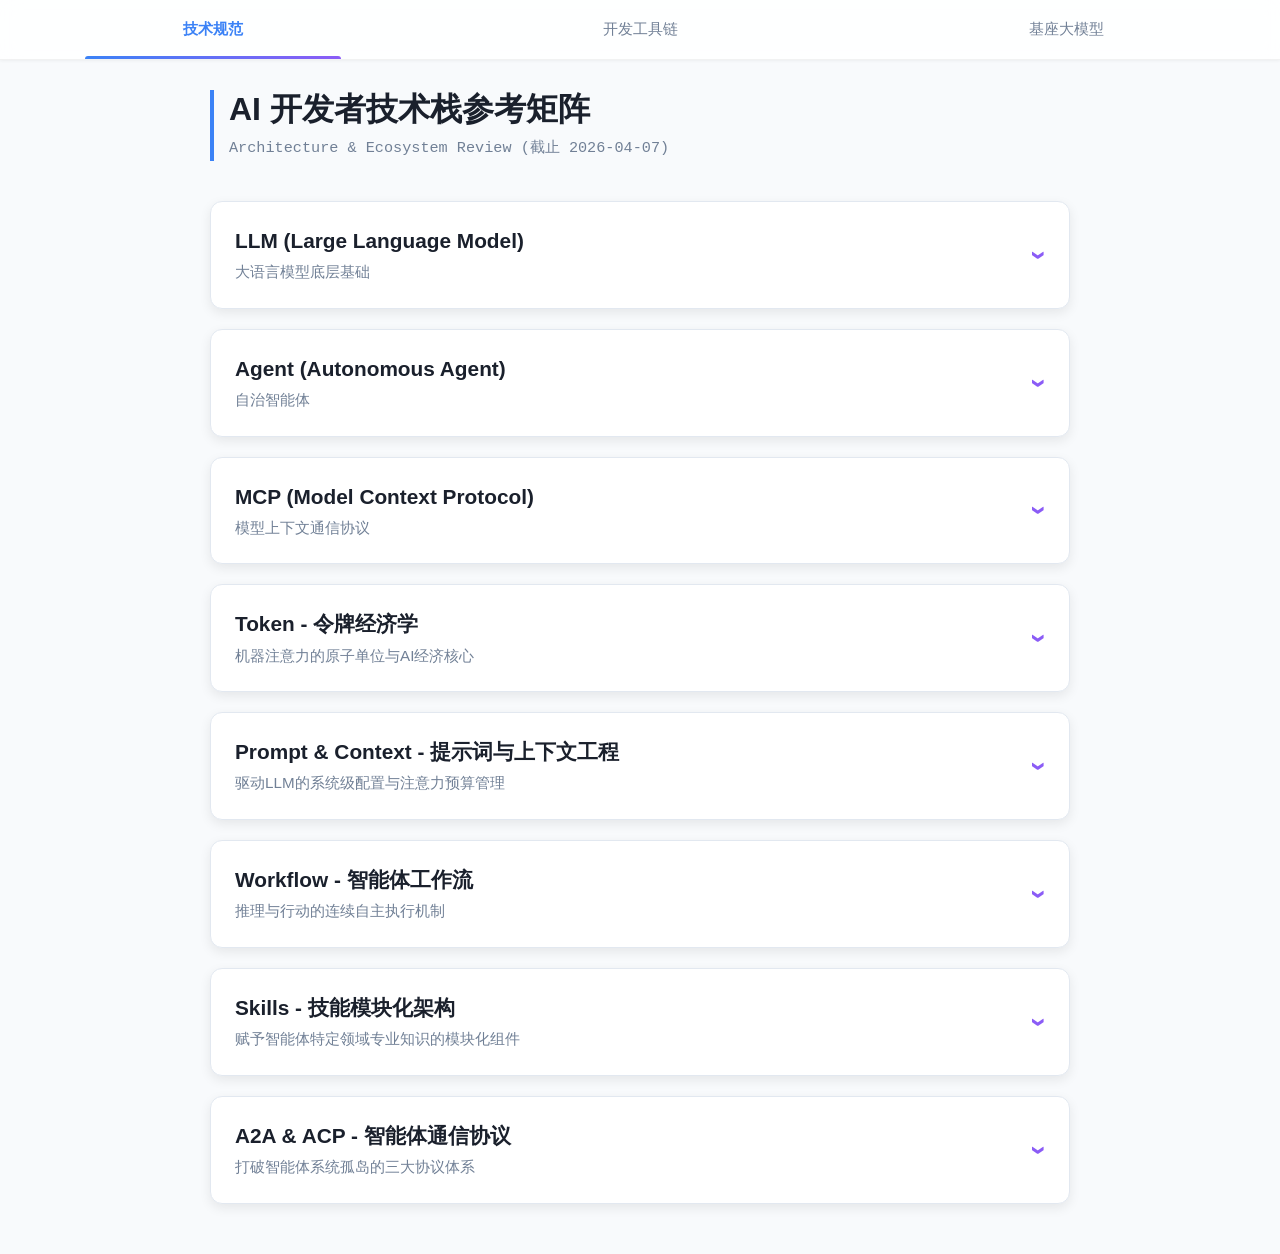
==== commit ea6108a2: "1" ====
--- a/index.html
+++ b/index.html
@@ -1,1407 +1,1473 @@
-<!DOCTYPE html>
-<html lang="zh-CN">
-<head>
-    <meta charset="UTF-8">
-<<<<<<< HEAD
-    <meta name="viewport" content="width=device-width, initial-scale=1.0, maximum-scale=1.0, user-scalable=no">
-    <title>AI 开发者技术栈参考矩阵 (2026版)</title>
-    <style>
-        /* 全局变量定义：现代化配色系统 */
-        :root {
-            /* 浅色模式（默认） */
-            --bg-primary: linear-gradient(135deg, #667eea 0%, #764ba2 100%);
-            --bg-secondary: #F8FAFC;
-            --card-bg: #FFFFFF;
-            --card-hover: #FAFBFC;
-            --text-primary: #1A202C;
-            --text-secondary: #718096;
-            --accent-blue: #3B82F6;
-            --accent-purple: #8B5CF6;
-            --accent-green: #10B981;
-            --accent-orange: #F59E0B;
-            --border-light: #E2E8F0;
-            --shadow-sm: 0 1px 3px rgba(0,0,0,0.05);
-            --shadow-md: 0 4px 12px rgba(0,0,0,0.08);
-            --shadow-lg: 0 10px 30px rgba(0,0,0,0.12);
-            
-            /* 兼容旧变量 */
-            --bg-color: var(--bg-secondary);
-            --text-main: var(--text-primary);
-            --border-color: var(--border-light);
-            --accent-color: var(--accent-blue);
-            
-            --font-sans: -apple-system, BlinkMacSystemFont, "Segoe UI", Roboto, "Helvetica Neue", Arial, sans-serif;
-            --font-mono: ui-monospace, SFMono-Regular, Menlo, Monaco, Consolas, "Liberation Mono", "Courier New", monospace;
-        }
-
-        /* 深色模式 */
-        @media (prefers-color-scheme: dark) {
-            :root {
-                --bg-primary: linear-gradient(135deg, #1e3a8a 0%, #4c1d95 100%);
-                --bg-secondary: #0F172A;
-                --card-bg: #1E293B;
-                --card-hover: #334155;
-                --text-primary: #F1F5F9;
-                --text-secondary: #94A3B8;
-                --accent-blue: #60A5FA;
-                --accent-purple: #A78BFA;
-                --accent-green: #34D399;
-                --accent-orange: #FBBF24;
-                --border-light: #334155;
-                --shadow-sm: 0 1px 3px rgba(0,0,0,0.3);
-                --shadow-md: 0 4px 12px rgba(0,0,0,0.4);
-                --shadow-lg: 0 10px 30px rgba(0,0,0,0.5);
-            }
-=======
-    <meta name="viewport" content="width=device-width, initial-scale=1.0">
-    <title>AI 小白超车指南（互动版）</title>
-    <style>
-        :root {
-            --primary-color: #4F46E5;
-            --secondary-color: #9333EA;
-            --bg-color: #F8FAFC;
-            --text-main: #1E293B;
-            --text-muted: #64748B;
-            --card-bg: #FFFFFF;
->>>>>>> ddd2f3a7c6ef2d1d6cd3650b0010f181ec5b7c5f
-        }
-
-        * {
-            box-sizing: border-box;
-            margin: 0;
-            padding: 0;
-        }
-
-        body {
-<<<<<<< HEAD
-            font-family: var(--font-sans);
-            background-color: var(--bg-color);
-            color: var(--text-main);
-            line-height: 1.6;
-            padding-top: 60px;
-        }
-
-        /* 顶部导航栏 (Tab) - 毛玻璃效果 */
-=======
-            font-family: -apple-system, BlinkMacSystemFont, "Segoe UI", Roboto, Helvetica, Arial, sans-serif;
-            background-color: var(--bg-color);
-            color: var(--text-main);
-            line-height: 1.6;
-            background-image: radial-gradient(#CBD5E1 1px, transparent 1px);
-            background-size: 20px 20px;
-            /* 预留顶部导航栏的空间，防止内容被遮挡 */
-            padding-top: 60px; 
-        }
-
-        /* 顶部固定导航栏样式 */
->>>>>>> ddd2f3a7c6ef2d1d6cd3650b0010f181ec5b7c5f
-        .nav-tabs {
-            position: fixed;
-            top: 0;
-            left: 0;
-            width: 100%;
-            height: 60px;
-<<<<<<< HEAD
-            background: rgba(255, 255, 255, 0.85);
-            backdrop-filter: blur(10px);
-            -webkit-backdrop-filter: blur(10px);
-            border-bottom: 1px solid rgba(0, 0, 0, 0.05);
-            display: flex;
-            z-index: 1000;
-            box-shadow: var(--shadow-sm);
-            transition: all 0.3s ease;
-        }
-
-        @media (prefers-color-scheme: dark) {
-            .nav-tabs {
-                background: rgba(30, 41, 59, 0.85);
-                border-bottom: 1px solid rgba(255, 255, 255, 0.05);
-            }
-        }
-
-=======
-            background: rgba(255, 255, 255, 0.95);
-            backdrop-filter: blur(10px);
-            display: flex;
-            box-shadow: 0 4px 6px -1px rgba(0,0,0,0.05);
-            z-index: 1000;
-        }
-
-        /* 导航按钮样式 */
->>>>>>> ddd2f3a7c6ef2d1d6cd3650b0010f181ec5b7c5f
-        .nav-btn {
-            flex: 1;
-            background: none;
-            border: none;
-<<<<<<< HEAD
-            font-size: 0.95rem;
-            color: var(--text-secondary);
-            cursor: pointer;
-            transition: all 0.3s ease;
-            font-weight: 500;
-            position: relative;
-            overflow: hidden;
-        }
-
-        .nav-btn:hover {
-            color: var(--text-primary);
-            background: rgba(0, 0, 0, 0.02);
-        }
-
-        @media (prefers-color-scheme: dark) {
-            .nav-btn:hover {
-                background: rgba(255, 255, 255, 0.05);
-            }
-        }
-
-        .nav-btn.active {
-            color: var(--accent-blue);
-            font-weight: 600;
-        }
-
-        .nav-btn.active::after {
-            content: '';
-            position: absolute;
-            bottom: 0;
-            left: 50%;
-            transform: translateX(-50%);
-            width: 60%;
-            height: 3px;
-            background: linear-gradient(90deg, var(--accent-blue), var(--accent-purple));
-            border-radius: 3px 3px 0 0;
-            animation: slideIn 0.3s ease;
-        }
-
-        @keyframes slideIn {
-            from { width: 0; opacity: 0; }
-            to { width: 60%; opacity: 1; }
-        }
-
-        /* 页面主容器 */
-        .container {
-            max-width: 900px;
-            margin: 0 auto;
-            padding: 30px 20px;
-        }
-
-        header {
-            margin-bottom: 40px;
-            border-left: 4px solid var(--accent-color);
-            padding-left: 15px;
-        }
-
-        /* 字体优化 - 提升可读性 */
-        h1 {
-            font-size: 2rem;
-            font-weight: 700;
-            margin-bottom: 8px;
-            color: var(--text-primary);
-            line-height: 1.2;
-        }
-
-        h2 {
-            font-size: 1.5rem;
-            font-weight: 600;
-            line-height: 1.3;
-        }
-
-        h3 {
-            font-size: 1.25rem;
-            font-weight: 600;
-            line-height: 1.4;
-        }
-
-        h4 {
-            font-size: 1rem;
-            font-weight: 500;
-            line-height: 1.5;
-        }
-
-        .subtitle {
-            font-size: 0.95rem;
-            color: var(--text-secondary);
-            font-family: var(--font-mono);
-            line-height: 1.6;
-        }
-
-        /* 正文 */
-        p {
-            font-size: 0.95rem;
-            line-height: 1.7;
-        }
-
-        /* 代码样式 */
-        code {
-            font-family: var(--font-mono);
-            background: rgba(99, 102, 241, 0.1);
-            padding: 2px 6px;
-            border-radius: 4px;
-            font-size: 0.9em;
-            color: var(--accent-purple);
-        }
-
-        /* 链接样式 */
-        a {
-            color: var(--accent-blue);
-            text-decoration: underline;
-            text-underline-offset: 3px;
-            transition: color 0.2s ease;
-        }
-
-        a:hover {
-            color: var(--accent-purple);
-        }
-
-        /* 焦点状态 */
-        :focus-visible {
-            outline: 2px solid var(--accent-blue);
-            outline-offset: 2px;
-            border-radius: 4px;
-        }
-
-        /* 选项卡内容区 */
-        .tab-content {
-            display: none;
-        }
-
-        .tab-content.active {
-            display: block;
-            animation: fadeIn 0.3s ease;
-        }
-
-        @keyframes fadeIn {
-            from { opacity: 0; transform: translateY(5px); }
-            to { opacity: 1; transform: translateY(0); }
-        }
-
-        /* ================= 核心折叠面板组件 (Accordion) - 现代化卡片 ================= */
-        details.tech-card {
-            background: var(--card-bg);
-            border: 1px solid var(--border-light);
-            border-radius: 12px;
-            margin-bottom: 20px;
-            transition: all 0.3s cubic-bezier(0.4, 0, 0.2, 1);
-            box-shadow: var(--shadow-md);
-            overflow: hidden;
-            position: relative;
-        }
-
-        details.tech-card::before {
-            content: '';
-            position: absolute;
-            top: 0;
-            left: 0;
-            width: 100%;
-            height: 100%;
-            background: linear-gradient(135deg, rgba(99, 102, 241, 0.03) 0%, rgba(168, 85, 247, 0.03) 100%);
-            opacity: 0;
-            transition: opacity 0.3s ease;
-            pointer-events: none;
-        }
-
-        details.tech-card:hover {
-            box-shadow: var(--shadow-lg);
-            transform: translateY(-2px);
-            border-color: var(--accent-purple);
-        }
-
-        details.tech-card:hover::before {
-            opacity: 1;
-        }
-
-        details.tech-card[open] {
-            box-shadow: var(--shadow-lg);
-            border-color: var(--accent-blue);
-            background: var(--card-hover);
-        }
-
-        details.tech-card[open] summary {
-            border-bottom: 1px solid rgba(0, 0, 0, 0.05);
-        }
-
-        @media (prefers-color-scheme: dark) {
-            details.tech-card[open] summary {
-                border-bottom: 1px solid rgba(255, 255, 255, 0.05);
-            }
-        }
-
-        /* 折叠状态（可见部分） */
-        details.tech-card summary {
-            padding: 24px;
-            cursor: pointer;
-            list-style: none;
-            display: flex;
-            justify-content: space-between;
-            align-items: center;
-            transition: all 0.3s ease;
-            position: relative;
-        }
-
-        details.tech-card summary::-webkit-details-marker {
-            display: none; /* 隐藏默认三角图标 */
-        }
-
-        /* 自定义折叠指示器 - 现代化图标 */
-        details.tech-card summary::after {
-            content: "›";
-            font-family: var(--font-mono);
-            font-size: 1.8rem;
-            color: var(--accent-purple);
-            margin-left: 15px;
-            transition: transform 0.3s ease;
-            font-weight: bold;
-            transform: rotate(90deg);
-        }
-
-        details.tech-card[open] summary::after {
-            content: "‹";
-            transform: rotate(-90deg);
-            color: var(--accent-blue);
-        }
-
-        .summary-info h3 {
-            font-size: 1.3rem;
-            margin-bottom: 6px;
-            display: flex;
-            align-items: center;
-            gap: 12px;
-            color: var(--text-primary);
-            font-weight: 600;
-        }
-
-        .summary-info p {
-            font-size: 0.95rem;
-            color: var(--text-secondary);
-            line-height: 1.5;
-        }
-
-        /* 展开状态（详细内容部分） */
-        .details-content {
-            padding: 0 24px 24px 24px;
-            border-top: 1px solid var(--border-light);
-            margin-top: 0;
-            padding-top: 24px;
-            animation: contentFadeIn 0.4s ease;
-        }
-
-        @keyframes contentFadeIn {
-            from { opacity: 0; transform: translateY(-10px); }
-            to { opacity: 1; transform: translateY(0); }
-        }
-
-        .details-content h4 {
-            font-size: 1rem;
-            color: var(--accent-blue);
-            margin-bottom: 8px;
-            text-transform: uppercase;
-            letter-spacing: 0.5px;
-            font-weight: 600;
-        }
-
-        .details-content p {
-            font-size: 0.95rem;
-            color: var(--text-secondary);
-            margin-bottom: 16px;
-            line-height: 1.7;
-            text-align: justify;
-        }
-
-        .details-content p:last-child {
-            margin-bottom: 0;
-        }
-
-        /* 标签样式 - 现代化徽章 */
-        .badge {
-            font-size: 0.75rem;
-            padding: 4px 10px;
-            border-radius: 20px;
-            font-family: var(--font-mono);
-            font-weight: 600;
-            border: none;
-            color: white;
-            display: inline-block;
-            transition: all 0.3s ease;
-            box-shadow: 0 2px 8px rgba(0, 0, 0, 0.1);
-            position: relative;
-            overflow: hidden;
-        }
-
-        .badge::before {
-            content: '';
-            position: absolute;
-            top: 0;
-            left: 0;
-            width: 100%;
-            height: 100%;
-            background: linear-gradient(135deg, rgba(255, 255, 255, 0.2) 0%, rgba(255, 255, 255, 0) 100%);
-            opacity: 0.5;
-        }
-
-        /* 开源徽章 - 绿色渐变 */
-        .badge.open {
-            background: linear-gradient(135deg, #10B981, #059669);
-            box-shadow: 0 2px 8px rgba(16, 185, 129, 0.3);
-        }
-
-        /* 闭源徽章 - 蓝色渐变 */
-        .badge.closed {
-            background: linear-gradient(135deg, #3B82F6, #2563EB);
-            box-shadow: 0 2px 8px rgba(59, 130, 246, 0.3);
-        }
-
-        /* 新增：热门标签 */
-        .badge.hot {
-            background: linear-gradient(135deg, #F59E0B, #D97706);
-            box-shadow: 0 2px 8px rgba(245, 158, 11, 0.3);
-            animation: pulse 2s infinite;
-        }
-
-        @keyframes pulse {
-            0% { box-shadow: 0 2px 8px rgba(245, 158, 11, 0.3); }
-            50% { box-shadow: 0 2px 16px rgba(245, 158, 11, 0.5); }
-            100% { box-shadow: 0 2px 8px rgba(245, 158, 11, 0.3); }
-        }
-
-        .badge:hover {
-            transform: translateY(-2px);
-            box-shadow: 0 4px 12px rgba(0, 0, 0, 0.2);
-        }
-
-        /* 页面加载动画 */
-        .fade-in-up {
-            opacity: 0;
-            transform: translateY(20px);
-            animation: fadeInUp 0.6s ease forwards;
-        }
-
-        @keyframes fadeInUp {
-            to {
-                opacity: 1;
-                transform: translateY(0);
-            }
-        }
-
-        /* 大模型内部列表样式 - 优化 */
-        .model-list {
-            display: flex;
-            flex-direction: column;
-            gap: 16px;
-        }
-
-        .model-item {
-            background: var(--card-bg);
-            padding: 16px 20px;
-            border-radius: 8px;
-            border-left: 4px solid var(--accent-blue);
-            transition: all 0.3s ease;
-            box-shadow: var(--shadow-sm);
-        }
-
-        .model-item:hover {
-            transform: translateX(4px);
-            box-shadow: var(--shadow-md);
-            border-left-color: var(--accent-purple);
-        }
-
-        .model-item h5 {
-            font-size: 1.05rem;
-            margin-bottom: 6px;
-            display: flex;
-            align-items: center;
-            gap: 10px;
-            color: var(--text-primary);
-        }
-
-        .model-item p {
-            font-size: 0.9rem;
-            margin-bottom: 0;
-            color: var(--text-secondary);
-            line-height: 1.6;
-        }
-
-        /* 图标样式 */
-        .icon {
-            width: 24px;
-            height: 24px;
-            display: inline-block;
-            vertical-align: middle;
-            margin-right: 8px;
-            color: var(--accent-purple);
-        }
-
-        .icon-robot {
-            color: var(--accent-blue);
-        }
-
-        .icon-tool {
-            color: var(--accent-green);
-        }
-
-        .icon-book {
-            color: var(--accent-orange);
-        }
-
-        .icon-cloud {
-            color: var(--accent-purple);
-        }
-
-        /* ================= 响应式设计 ================= */
-        /* 平板 */
-        @media (max-width: 768px) {
-            .container {
-                padding: 20px 15px;
-            }
-            
-            h1 {
-                font-size: 1.5rem;
-            }
-            
-            .nav-btn {
-                font-size: 0.85rem;
-                height: 50px;
-            }
-            
-            .nav-tabs {
-                height: 50px;
-            }
-            
-            details.tech-card summary {
-                padding: 18px;
-            }
-            
-            .summary-info h3 {
-                font-size: 1.1rem;
-            }
-            
-            .details-content {
-                padding: 0 18px 18px 18px;
-            }
-            
-            .model-item {
-                padding: 14px 16px;
-            }
-        }
-
-        /* 手机 */
-        @media (max-width: 480px) {
-            .container {
-                padding: 15px 12px;
-            }
-            
-            h1 {
-                font-size: 1.3rem;
-            }
-            
-            .subtitle {
-                font-size: 0.85rem;
-            }
-            
-            .nav-tabs {
-                height: 45px;
-            }
-            
-            .nav-btn {
-                font-size: 0.8rem;
-                padding: 0 5px;
-            }
-            
-            details.tech-card summary {
-                padding: 15px;
-            }
-            
-            .summary-info h3 {
-                font-size: 1rem;
-                gap: 8px;
-            }
-            
-            .icon {
-                width: 20px;
-                height: 20px;
-                margin-right: 6px;
-            }
-            
-            .summary-info p {
-                font-size: 0.85rem;
-            }
-            
-            .badge {
-                font-size: 0.7rem;
-                padding: 3px 8px;
-            }
-            
-            .details-content h4 {
-                font-size: 0.9rem;
-            }
-            
-            .details-content p {
-                font-size: 0.85rem;
-            }
-            
-            .model-item {
-                padding: 12px 14px;
-            }
-            
-            .model-item h5 {
-                font-size: 0.95rem;
-            }
-            
-            .model-item p {
-                font-size: 0.8rem;
-            }
-        }
-
-        /* 主题切换按钮 */
-        .theme-toggle {
-            position: absolute;
-            right: 20px;
-            top: 50%;
-            transform: translateY(-50%);
-            width: 40px;
-            height: 40px;
-            border-radius: 50%;
-            background: var(--card-bg);
-            border: 1px solid var(--border-light);
-            display: flex;
-            align-items: center;
-            justify-content: center;
-            cursor: pointer;
-            transition: all 0.3s ease;
-            color: var(--text-secondary);
-        }
-
-        .theme-toggle:hover {
-            background: var(--card-hover);
-            color: var(--accent-purple);
-            transform: translateY(-50%) scale(1.1);
-            box-shadow: var(--shadow-md);
-        }
-
-        .theme-icon {
-            width: 18px;
-            height: 18px;
-            fill: currentColor;
-        }
-
-        .theme-icon .moon {
-            display: none;
-        }
-
-        .theme-icon .sun {
-            display: block;
-        }
-
-        /* 深色模式下的图标显示 */
-        .dark-mode .theme-icon .moon {
-            display: block;
-        }
-
-        .dark-mode .theme-icon .sun {
-            display: none;
-        }
-
-        /* 深色模式类 */
-        .dark-mode {
-            color-scheme: dark;
-        }
-
-        .dark-mode .nav-tabs {
-            background: rgba(30, 41, 59, 0.95);
-            border-bottom: 1px solid rgba(255, 255, 255, 0.05);
-        }
-
-        .dark-mode .theme-toggle {
-            background: rgba(51, 65, 85, 0.8);
-            border-color: rgba(255, 255, 255, 0.1);
-        }
-
-=======
-            border-bottom: 3px solid transparent;
-            font-size: 1rem;
-            color: var(--text-muted);
-            cursor: pointer;
-            transition: all 0.3s ease;
-            font-weight: 500;
-        }
-
-        /* 导航按钮激活（点击后）的样式 */
-        .nav-btn.active {
-            color: var(--primary-color);
-            border-bottom-color: var(--primary-color);
-            font-weight: 700;
-            background: linear-gradient(to top, rgba(79, 70, 229, 0.05), transparent);
-        }
-
-        .container {
-            max-width: 1200px;
-            margin: 0 auto;
-            padding: 20px;
-        }
-
-        header {
-            text-align: center;
-            padding: 40px 0 20px 0;
-            margin-bottom: 20px;
-        }
-
-        h1 {
-            font-size: 2rem;
-            background: linear-gradient(to right, var(--primary-color), var(--secondary-color));
-            -webkit-background-clip: text;
-            color: transparent;
-            margin-bottom: 10px;
-        }
-
-        .subtitle {
-            font-size: 1rem;
-            color: var(--text-muted);
-        }
-
-        /* 板块内容区样式控制 */
-        .tab-content {
-            display: none; /* 默认全部隐藏 */
-            animation: fadeIn 0.4s ease; /* 切换时的淡入动画 */
-        }
-
-        .tab-content.active {
-            display: block; /* 只有加上 active 的板块才会显示 */
-        }
-
-        @keyframes fadeIn {
-            from { opacity: 0; transform: translateY(10px); }
-            to { opacity: 1; transform: translateY(0); }
-        }
-
-        /* 以下是卡片内部的布局样式（保持不变） */
-        .grid-cards {
-            display: grid;
-            grid-template-columns: repeat(auto-fit, minmax(280px, 1fr));
-            gap: 20px;
-            padding-bottom: 40px;
-        }
-
-        .card {
-            background: var(--card-bg);
-            padding: 24px;
-            border-radius: 16px;
-            box-shadow: 0 4px 6px -1px rgba(0,0,0,0.05);
-        }
-
-        .card-icon {
-            font-size: 2rem;
-            display: inline-block;
-            width: 60px;
-            height: 60px;
-            line-height: 60px;
-            text-align: center;
-            border-radius: 50%;
-            background: #EEF2FF;
-            margin-bottom: 16px;
-        }
-
-        .card h3 { font-size: 1.25rem; margin-bottom: 8px; }
-        .card-tag { font-size: 0.9rem; font-weight: bold; color: var(--text-muted); margin-bottom: 12px; display: block; }
-
-        .tool-card {
-            display: flex;
-            flex-wrap: wrap;
-            background: var(--card-bg);
-            border-radius: 16px;
-            overflow: hidden;
-            margin-bottom: 24px;
-            box-shadow: 0 4px 6px -1px rgba(0,0,0,0.05);
-        }
-
-        .tool-indicator { width: 8px; background-color: #10A37F; }
-        .tool-indicator.mj { background-color: #8B5CF6; }
-        .tool-indicator.cursor { background-color: #3B82F6; }
-
-        .tool-content {
-            flex: 1;
-            padding: 20px;
-            display: grid;
-            grid-template-columns: 1fr;
-            gap: 15px;
-        }
-
-        @media (min-width: 768px) {
-            .tool-content { grid-template-columns: 1fr 1fr 1fr; }
-            h1 { font-size: 2.5rem; }
-        }
-
-        .tool-header { border-bottom: 1px solid #E2E8F0; padding-bottom: 10px; margin-bottom: 5px; }
-        ul { list-style-type: none; padding-left: 0; }
-        li { position: relative; padding-left: 15px; margin-bottom: 8px; color: var(--text-muted); font-size: 0.95rem; }
-        li::before { content: "•"; position: absolute; left: 0; color: var(--text-main); }
-
-        .list-box {
-            border: 1px solid #E2E8F0;
-            border-radius: 12px;
-            padding: 20px;
-            margin-bottom: 20px;
-            background: #F8FAFC;
-        }
->>>>>>> ddd2f3a7c6ef2d1d6cd3650b0010f181ec5b7c5f
-    </style>
-</head>
-<body>
-
-<<<<<<< HEAD
-<div class="nav-tabs">
-    <button class="nav-btn active" onclick="switchTab('tab1', this)">技术规范</button>
-    <button class="nav-btn" onclick="switchTab('tab2', this)">开发工具链</button>
-    <button class="nav-btn" onclick="switchTab('tab3', this)">基座大模型</button>
-    <button id="theme-toggle" class="theme-toggle" aria-label="切换深色/浅色模式">
-        <svg class="theme-icon" viewBox="0 0 24 24" width="18" height="18">
-            <path class="sun" d="M12 7c-2.76 0-5 2.24-5 5s2.24 5 5 5 5-2.24 5-5-2.24-5-5-5zM12 1v2M12 21v2M4.22 4.22l1.42 1.42M18.36 18.36l1.42 1.42M1 12h2M21 12h2M4.22 19.78l1.42-1.42M18.36 5.64l1.42-1.42"/>
-            <path class="moon" d="M21 12.79A9 9 0 1 1 11.21 3 7 7 0 0 0 21 12.79z"/>
-        </svg>
-    </button>
-=======
-<!-- 固定在顶部的导航栏 -->
-<div class="nav-tabs">
-    <!-- onclick 属性就是用来触发我们下面写的 JavaScript 交互代码的 -->
-    <button class="nav-btn active" onclick="switchTab('tab1', this)">基础概念</button>
-    <button class="nav-btn" onclick="switchTab('tab2', this)">AI 工具</button>
-    <button class="nav-btn" onclick="switchTab('tab3', this)">大模型</button>
->>>>>>> ddd2f3a7c6ef2d1d6cd3650b0010f181ec5b7c5f
-</div>
-
-<div class="container">
-    <header>
-<<<<<<< HEAD
-        <h1>AI 开发者技术栈参考矩阵</h1>
-        <p class="subtitle">Architecture & Ecosystem Review (截止 2026-04-07)</p>
-    </header>
-
-    <div id="tab1" class="tab-content active">
-        <details class="tech-card">
-            <summary>
-                <div class="summary-info">
-                    <h3><svg class="icon icon-robot" viewBox="0 0 24 24" fill="currentColor">
-                        <path d="M12 2C8.13 2 5 5.13 5 9c0 2.38 1.19 4.47 3 5.74V17c0 .55.45 1 1 1h6c.55 0 1-.45 1-1v-2.26c1.81-1.27 3-3.36 3-5.74 0-3.87-3.13-7-7-7zm2 11.58V16h-4v-2.42c-1.43-.9-2.5-2.5-2.5-4.42 0-2.76 2.24-5 5-5s5 2.24 5 5c0 1.92-1.07 3.52-2.5 4.42z"/>
-                        <circle cx="9" cy="9" r="1.5"/>
-                        <circle cx="15" cy="9" r="1.5"/>
-                    </svg> LLM (Large Language Model)</h3>
-                    <p>大语言模型底层基础</p>
-                </div>
-            </summary>
-            <div class="details-content">
-                <h4>科学原理</h4>
-                <p>基于 Transformer 架构的自回归概率分布模型。通过在海量语料上进行无监督预训练，建立高维向量空间中的词汇关联网络。随后通过 SFT (监督微调) 与 RLHF (基于人类反馈的强化学习) 对齐指令。</p>
-                <h4>作用机制</h4>
-                <p>输入文本经过分词 (Tokenization) 转化为向量，通过自注意力机制 (Self-Attention) 并行计算上下文中各元素的依赖关系权重，自回归地计算并输出下一个最优 Token 的概率分布矩阵。</p>
-            </div>
-        </details>
-
-        <details class="tech-card">
-            <summary>
-                <div class="summary-info">
-                    <h3>Agent (Autonomous Agent)</h3>
-                    <p>自治智能体</p>
-                </div>
-            </summary>
-            <div class="details-content">
-                <h4>科学原理</h4>
-                <p>具备环境感知、自主决策与物理/数字环境执行能力的计算实体。以 LLM 为核心逻辑控制器，辅以记忆系统（短期 Context 与长期 Vector DB）和推理框架（如 ReAct 或分层任务分解）。</p>
-                <h4>作用机制</h4>
-                <p>接收主干指令后，触发内部推理循环：评估当前状态 -> 规划步骤 -> 决定调用的外部工具接口 -> 解析工具返回结果 -> 更新上下文并迭代，直至达成终止条件。</p>
-            </div>
-        </details>
-
-        <details class="tech-card">
-            <summary>
-                <div class="summary-info">
-                    <h3>MCP (Model Context Protocol)</h3>
-                    <p>模型上下文通信协议</p>
-                </div>
-            </summary>
-            <div class="details-content">
-                <h4>科学原理</h4>
-                <p>标准化的大语言模型与本地/外部数据源的双向通信层协议。通过统一定义文件系统、代码库、数据库的读取权限与工具执行规范，消除应用间的隔离壁垒。</p>
-                <h4>作用机制</h4>
-                <p>IDE 或客户端作为 Host，外部工具提供 MCP Server 暴露功能。当 LLM 需读取外部环境时，通过标准的 JSON-RPC 通信协议与服务器握手，授权并在安全沙箱内执行底层操作。</p>
-            </div>
-        </details>
-    </div>
-
-    <div id="tab2" class="tab-content">
-        <details class="tech-card">
-            <summary>
-                <div class="summary-info">
-                    <h3>OpenClaw</h3>
-                    <p>跨平台自治 AI 代理网关与通信接口</p>
-                </div>
-            </summary>
-            <div class="details-content">
-                <h4>科学原理</h4>
-                <p>开源的 agent-native 网关服务，内置基于 `SKILL.md` 的技能编排树与工具调用鉴权模块。结合 x402 协议的微支付模块进行低延迟推理路由分发。</p>
-                <h4>作用机制</h4>
-                <p>以后台守护进程方式驻留，截获消息通讯协议（如 Telegram/Discord）的载荷，通过内置提示词工程解析用户意图，将指令分发至本地 Ollama 或云端 API，执行网络搜索或本地系统命令后回传结果。</p>
-            </div>
-        </details>
-
-        <details class="tech-card">
-            <summary>
-                <div class="summary-info">
-                    <h3>Cursor</h3>
-                    <p>深度集成大语言模型的 AI 优先代码编辑器</p>
-                </div>
-            </summary>
-            <div class="details-content">
-                <h4>科学原理</h4>
-                <p>建立在 VS Code 开源分支上，集成嵌入级向量数据库（Vector DB）实现代码库级的上下文感知检索，并通过抽象语法树（AST）解析确保大模型输出的语法结构完整性。</p>
-                <h4>作用机制</h4>
-                <p>隐式捕获编辑器的光标位置、错误诊断信息（LSP Diagnostics）及相邻文件变更，将其打包作为 Prompt 发送至云端推理服务器，返回高精度的差异补丁（Diffs）并内联应用于源码。</p>
-            </div>
-        </details>
-
-        <details class="tech-card">
-            <summary>
-                <div class="summary-info">
-                    <h3>Antigravity</h3>
-                    <p>基于 Agent 优先架构的异步协同 IDE (Google 发布)</p>
-                </div>
-            </summary>
-            <div class="details-content">
-                <h4>科学原理</h4>
-                <p>突破单行代码补全的范式限制，底层引入任务编排与状态机逻辑。依托 Gemini 3.1 Pro 模型的超长上下文窗口，实现对复杂工程的多代理（Multi-Agent）并行调度与环境隔离。</p>
-                <h4>作用机制</h4>
-                <p>用户通过“控制中心（Manager Surface）”发布高阶架构需求。系统实例化多个专职 Agent 并行执行（如编码、测试、文献阅读），通过生成严格的可验证构件（Artifacts：截图、执行日志、计划书）供人类异步审核。</p>
-            </div>
-        </details>
-
-        <details class="tech-card">
-            <summary>
-                <div class="summary-info">
-                    <h3>Codex</h3>
-                    <p>生成式预训练代码 Transformer 模型</p>
-                </div>
-            </summary>
-            <div class="details-content">
-                <h4>科学原理</h4>
-                <p>OpenAI 开发的通用语言模型的代码微调分支，通过持续预训练（Continual Pre-training）海量公共代码仓库，深度拟合多种编程语言的抽象语法特征和逻辑分布。</p>
-                <h4>作用机制</h4>
-                <p>接收前置代码声明、文档注释作为输入序列条件，通过自回归解码机制计算后续可能代码块的联合概率分布，输出函数体、自动化测试或逻辑片段。</p>
-            </div>
-        </details>
-
-        <details class="tech-card">
-            <summary>
-                <div class="summary-info">
-                    <h3>Ollama</h3>
-                    <p>本地大语言模型量化与运行时推理引擎</p>
-                </div>
-            </summary>
-            <div class="details-content">
-                <h4>科学原理</h4>
-                <p>基于 `llama.cpp` 核心实现 C/C++ 级的高效内存管理，采用 GGUF 格式对大模型权重进行动态降维量化（如 4-bit 量化），显著降低显存占用及内存带宽消耗。</p>
-                <h4>作用机制</h4>
-                <p>通过命令行 CLI 或 REST API 接收请求。将量化模型动态加载至系统 RAM 或 VRAM，通过调用底层硬件加速指令（如 CUDA, Metal, AVX）执行前向传播矩阵运算，返回流式 Token。</p>
-            </div>
-        </details>
-
-        <details class="tech-card">
-            <summary>
-                <div class="summary-info">
-                    <h3>VSCode (Visual Studio Code)</h3>
-                    <p>可扩展跨平台源代码编辑器</p>
-                </div>
-            </summary>
-            <div class="details-content">
-                <h4>科学原理</h4>
-                <p>基于 Electron 架构与 Monaco 编辑器内核。核心技术为语言服务器协议 (LSP) 与调试适配器协议 (DAP) 的标准化解耦，将 UI 层与高 CPU 负载的语言解析层彻底分离。</p>
-                <h4>作用机制</h4>
-                <p>主进程控制生命周期与本地系统 I/O，渲染进程处理前端响应。所有的插件运行在独立的 Node.js 扩展宿主环境（Extension Host）中，确保主编辑器的帧率稳定与非阻塞输入。</p>
-            </div>
-        </details>
-    </div>
-
-    <div id="tab3" class="tab-content">
-        <details class="tech-card">
-            <summary>
-                <div class="summary-info">
-                    <h3>OpenAI</h3>
-                    <p>GPT 家族及强化学习推理模型体系</p>
-                </div>
-            </summary>
-            <div class="details-content">
-                <div class="model-list">
-                    <div class="model-item">
-                        <h5>o3 <span class="badge closed">闭源</span></h5>
-                        <p>最新一代强化学习测试时推理（Test-Time Compute）模型，在顶尖算法与逻辑数学层面具备深度自我验证能力。</p>
-                    </div>
-                    <div class="model-item">
-                        <h5>o1 <span class="badge closed">闭源</span></h5>
-                        <p>初代引入链式思考（Chain of Thought）进行隐式内在推理的复杂任务解决模型。</p>
-                    </div>
-                    <div class="model-item">
-                        <h5>GPT-4.5 <span class="badge closed">闭源</span></h5>
-                        <p>旗舰通用模型版本，全面增强了超长上下文窗口的稳定性和系统级指令遵循精度。</p>
-                    </div>
-                    <div class="model-item">
-                        <h5>GPT-4o <span class="badge closed">闭源</span></h5>
-                        <p>实现了全模态（文本、原生音频、实时视觉）端到端输入输出对齐的低延迟交互模型。</p>
-                    </div>
-                    <div class="model-item">
-                        <h5>GPT-OSS-120B <span class="badge open">开源</span></h5>
-                        <p>OpenAI 针对科研社区及高密级企业需求妥协释放的 120B 参数级开源变体模型。</p>
-                    </div>
-                </div>
-            </div>
-        </details>
-
-        <details class="tech-card">
-            <summary>
-                <div class="summary-info">
-                    <h3>Google</h3>
-                    <p>Gemini 多模态生态及 Gemma 开放权重体系</p>
-                </div>
-            </summary>
-            <div class="details-content">
-                <div class="model-list">
-                    <div class="model-item">
-                        <h5>Gemini 3.1 Pro <span class="badge closed">闭源</span></h5>
-                        <p>原生支持百万级上下文，为 Antigravity 平台提供驱动的核心大模型，专精于多智能体异步协同调度。</p>
-                    </div>
-                    <div class="model-item">
-                        <h5>Gemini 3 Flash <span class="badge closed">闭源</span></h5>
-                        <p>重点优化 TTFT（首字节延迟）与多模态流式输出速率的模型，适用于高并发的低延迟场景。</p>
-                    </div>
-                    <div class="model-item">
-                        <h5>Gemini 2.0 Flash <span class="badge closed">闭源</span></h5>
-                        <p>2024 年末主打的性能平衡版本，具备稳健的原生函数调用（Function Calling）可靠性。</p>
-                    </div>
-                    <div class="model-item">
-                        <h5>Gemma 3 27B <span class="badge open">开源</span></h5>
-                        <p>基于 Gemini 同源架构训练的开放权重模型，适合通过本地显存矩阵或私有化服务器集群部署。</p>
-                    </div>
-                    <div class="model-item">
-                        <h5>Gemma 3 9B <span class="badge open">开源</span></h5>
-                        <p>微缩级参数量的端侧模型，针对代码补全辅助与离线基础语义解析进行了专项量化优化。</p>
-                    </div>
-                </div>
-            </div>
-        </details>
-
-        <details class="tech-card">
-            <summary>
-                <div class="summary-info">
-                    <h3>Anthropic</h3>
-                    <p>Claude 宪法人工智能及安全模型矩阵</p>
-                </div>
-            </summary>
-            <div class="details-content">
-                <div class="model-list">
-                    <div class="model-item">
-                        <h5>Claude 4.6 Opus <span class="badge closed">闭源</span></h5>
-                        <p>2026年最新超大参数旗舰，解决高阶逻辑架构、复杂 API 集成及多步战略规划的最强变体。</p>
-                    </div>
-                    <div class="model-item">
-                        <h5>Claude 4.6 Sonnet <span class="badge closed">闭源</span></h5>
-                        <p>在代码生成、AST 重构领域速度与精度的完美平衡，是 Cursor 等工具的首选驱动引擎。</p>
-                    </div>
-                    <div class="model-item">
-                        <h5>Claude 4.0 Haiku <span class="badge closed">闭源</span></h5>
-                        <p>针对大规模并行处理、轻量级文本提取及 OCR 扫描任务优化的极速轻量模型。</p>
-                    </div>
-                    <div class="model-item">
-                        <h5>Claude 3.5 Sonnet <span class="badge closed">闭源</span></h5>
-                        <p>前代在软件工程领域封神的里程碑式版本，被业界广泛集成于自动代码审查流水线。</p>
-                    </div>
-                    <div class="model-item">
-                        <h5>Claude 3.5 Haiku <span class="badge closed">闭源</span></h5>
-                        <p>前代极具成本效益的低延迟变体模型。(注：Anthropic 核心政策目前未开放完全开源底层权重)。</p>
-                    </div>
-                </div>
-            </div>
-        </details>
-
-        <details class="tech-card">
-            <summary>
-                <div class="summary-info">
-                    <h3>DeepSeek (深度求索)</h3>
-                    <p>高性能开源混合专家 (MoE) 架构及专项微调模型</p>
-                </div>
-            </summary>
-            <div class="details-content">
-                <div class="model-list">
-                    <div class="model-item">
-                        <h5>DeepSeek-V3 <span class="badge open">开源</span></h5>
-                        <p>671B 混合专家架构巨兽，采用无辅助损失负载均衡机制与 FP8 混合精度训练，打破闭源垄断的里程碑。</p>
-                    </div>
-                    <div class="model-item">
-                        <h5>DeepSeek-R1 <span class="badge open">开源</span></h5>
-                        <p>通过大规模强化学习 (RL) 挖掘出系统潜能的推理模型，完全开源其链式思考机制与奖励模型细节。</p>
-                    </div>
-                    <div class="model-item">
-                        <h5>DeepSeek-Coder-V2 <span class="badge open">开源</span></h5>
-                        <p>专门针对跨文件库上下文关联及 80+ 种主流编程语言范式微调的垂直领域专家模型。</p>
-                    </div>
-                    <div class="model-item">
-                        <h5>DeepSeek-VL2 <span class="badge open">开源</span></h5>
-                        <p>多模态视觉语言模型，适用于复杂的前端 UI 蓝图反解、图表数据抽取任务。</p>
-                    </div>
-                    <div class="model-item">
-                        <h5>DeepSeek-Math <span class="badge open">开源</span></h5>
-                        <p>针对高等数学定理证明、LaTeX 公式推演与符号计算环境优化的专用小参数变体。</p>
-                    </div>
-                </div>
-            </div>
-        </details>
-    </div>
-</div>
-
-<script>
-    function switchTab(tabId, clickedBtn) {
-        // 切换内容可见性
-        document.querySelectorAll('.tab-content').forEach(function(content) {
-            content.classList.remove('active');
-        });
-        document.getElementById(tabId).classList.add('active');
-
-        // 切换导航按钮高亮状态
-        document.querySelectorAll('.nav-btn').forEach(function(button) {
-            button.classList.remove('active');
-        });
-        clickedBtn.classList.add('active');
-        
-        window.scrollTo({ top: 0, behavior: 'smooth' });
-    }
-
-    // 主题切换功能
-    function initTheme() {
-        const themeToggle = document.getElementById('theme-toggle');
-        const prefersDark = window.matchMedia('(prefers-color-scheme: dark)');
-        
-        // 从 localStorage 读取主题偏好
-        const savedTheme = localStorage.getItem('theme');
-        const systemPrefersDark = prefersDark.matches;
-        
-        // 确定当前主题
-        let isDark = savedTheme === 'dark' || (!savedTheme && systemPrefersDark);
-        
-        // 应用主题
-        function applyTheme(dark) {
-            if (dark) {
-                document.documentElement.classList.add('dark-mode');
-                document.documentElement.style.colorScheme = 'dark';
-            } else {
-                document.documentElement.classList.remove('dark-mode');
-                document.documentElement.style.colorScheme = 'light';
-            }
-            localStorage.setItem('theme', dark ? 'dark' : 'light');
-        }
-        
-        // 初始化主题
-        applyTheme(isDark);
-        
-        // 切换主题
-        themeToggle.addEventListener('click', () => {
-            isDark = !isDark;
-            applyTheme(isDark);
-        });
-        
-        // 监听系统主题变化
-        prefersDark.addEventListener('change', (e) => {
-            if (!localStorage.getItem('theme')) {
-                applyTheme(e.matches);
-            }
-        });
-    }
-
-    // 页面加载动画 - 卡片依次淡入
-    document.addEventListener('DOMContentLoaded', function() {
-        const cards = document.querySelectorAll('.tech-card');
-        cards.forEach((card, index) => {
-            card.style.animationDelay = `${index * 0.1}s`;
-            card.classList.add('fade-in-up');
-        });
-
-        // 为折叠面板添加平滑展开动画
-        const details = document.querySelectorAll('details.tech-card');
-        details.forEach(detail => {
-            detail.addEventListener('toggle', function() {
-                if (this.open) {
-                    const content = this.querySelector('.details-content');
-                    content.style.animation = 'contentFadeIn 0.4s ease';
-                }
-            });
-        });
-        
-        // 初始化主题
-        initTheme();
-    });
-</script>
-
-</body>
-</html>
-=======
-        <h1>AI 小白超车指南</h1>
-        <p class="subtitle">一网打尽：核心概念 × 主流工具 × 大模型生态</p>
-    </header>
-
-    <!-- 板块一：基础概念（加上 id="tab1"，默认 active 激活显示） -->
-    <div id="tab1" class="tab-content active">
-        <div class="grid-cards">
-            <article class="card">
-                <span class="card-icon">🧠</span>
-                <h3>LLM (大语言模型)</h3>
-                <span class="card-tag">本质：AI 的“大脑”</span>
-                <p>阅读了人类几乎所有文本后训练出的超级文字处理器。它不是搜索引擎，而是通过“概率预测”来接话茬的专家。</p>
-            </article>
-            <article class="card">
-                <span class="card-icon" style="background: #F0FDF4;">🤖</span>
-                <h3>Agent (智能体)</h3>
-                <span class="card-tag">本质：有手有脚的“数字员工”</span>
-                <p>如果 LLM 是大脑，Agent 就是装上了四肢的打工人，能自己思考目标，使用工具去完成复杂任务。</p>
-            </article>
-            <article class="card">
-                <span class="card-icon" style="background: #FFFBEB;">🗣️</span>
-                <h3>Prompt (提示词)</h3>
-                <span class="card-tag">本质：给 AI 下达的指令</span>
-                <p>你对 AI 说的话。指令越具体、背景越清晰，结果就越好。写提示词就像给外星人布置工作。</p>
-            </article>
-            <article class="card">
-                <span class="card-icon" style="background: #FAF5FF;">🧩</span>
-                <h3>Token (词元)</h3>
-                <span class="card-tag">本质：AI 的基本颗粒</span>
-                <p>AI 眼里的字不是字，而是 Token。一个英文单词通常是 1 个 Token，一个汉字大约占 1-2 个 Token。</p>
-            </article>
-            <article class="card">
-                <span class="card-icon" style="background: #FEF2F2;">📝</span>
-                <h3>Context (上下文)</h3>
-                <span class="card-tag">本质：短期记忆容量</span>
-                <p>当前对话中喂给 AI 的背景信息。一旦超出了它的“窗口”，AI 就会像鱼一样忘记前面说过的话。</p>
-            </article>
-            <article class="card">
-                <span class="card-icon" style="background: #F0F9FF;">🔌</span>
-                <h3>API (接口)</h3>
-                <span class="card-tag">本质：软件间的点菜员</span>
-                <p>通过代码直接调用 AI 能力的通道。有了 API，你可以把 AI 接入到自己的微信或软件中。</p>
-            </article>
-        </div>
-    </div>
-
-    <!-- 板块二：AI 工具（加上 id="tab2"，默认隐藏） -->
-    <div id="tab2" class="tab-content">
-        <article class="tool-card">
-            <div class="tool-indicator"></div>
-            <div class="tool-content">
-                <div class="tool-header">
-                    <h3 style="font-size: 1.2rem;">💬 ChatGPT (文字之王)</h3>
-                    <p style="color: var(--text-muted); font-size: 0.9rem;">适用：所有人（职场人、学生）</p>
-                </div>
-                <div>
-                    <strong style="color: #10A37F;">✨ 优劣势</strong>
-                    <ul>
-                        <li>综合能力最强，响应快，插件多。</li>
-                        <li>需稳定网络，免费版受限。</li>
-                    </ul>
-                </div>
-                <div>
-                    <strong style="color: #4F46E5;">📥 怎么用</strong>
-                    <ul>
-                        <li>网页端访问 chatgpt.com。</li>
-                        <li>移动端去美区商店下载正版。</li>
-                    </ul>
-                </div>
-                <div>
-                    <strong style="color: #E11D48;">⚠️ 避雷区</strong>
-                    <ul>
-                        <li>警惕国内同名盗版付费APP。</li>
-                        <li>勿输入公司机密或个人隐私。</li>
-                    </ul>
-                </div>
-            </div>
-        </article>
-
-        <article class="tool-card">
-            <div class="tool-indicator mj"></div>
-            <div class="tool-content">
-                <div class="tool-header">
-                    <h3 style="font-size: 1.2rem;">🎨 Midjourney (绘画大师)</h3>
-                    <p style="color: var(--text-muted); font-size: 0.9rem;">适用：设计师、自媒体、电商</p>
-                </div>
-                <div>
-                    <strong style="color: #8B5CF6;">✨ 优劣势</strong>
-                    <ul>
-                        <li>出图质量极高，艺术感强。</li>
-                        <li>需通过 Discord，英文提示词门槛高。</li>
-                    </ul>
-                </div>
-                <div>
-                    <strong style="color: #4F46E5;">📥 怎么用</strong>
-                    <ul>
-                        <li>下载 Discord 并加入服务器。</li>
-                        <li>频道内输入 /imagine 画图。</li>
-                    </ul>
-                </div>
-                <div>
-                    <strong style="color: #E11D48;">⚠️ 避雷区</strong>
-                    <ul>
-                        <li>新手易在公共频道丢失图片。</li>
-                        <li>建议拉入个人专属服务器操作。</li>
-                    </ul>
-                </div>
-            </div>
-        </article>
-    </div>
-
-    <!-- 板块三：大模型生态（加上 id="tab3"，默认隐藏） -->
-    <div id="tab3" class="tab-content">
-        <div class="list-box" style="border-color: #BBF7D0;">
-            <h4 style="color: #166534; font-size: 1.1rem; margin-bottom: 5px;">👑 OpenAI 家族 (GPT-4o)</h4>
-            <p><strong>优势：</strong>全球标杆，多模态（看图听音）最强。</p>
-            <p style="color: var(--text-muted); font-size: 0.9rem;">代表作：GPT-4o, o1 (强化推理模型)</p>
-        </div>
-
-        <div class="list-box" style="border-color: #E9D5FF;">
-            <h4 style="color: #6B21A8; font-size: 1.1rem; margin-bottom: 5px;">👑 Anthropic (Claude 3.5)</h4>
-            <p><strong>优势：</strong>代码能力强，写作风格最像人类。</p>
-            <p style="color: var(--text-muted); font-size: 0.9rem;">代表作：Claude 3.5 Sonnet</p>
-        </div>
-
-        <div class="list-box" style="border-color: #FECACA;">
-            <h4 style="color: #B91C1C; font-size: 1.1rem; margin-bottom: 5px;">👑 国产之光 (DeepSeek / Qwen)</h4>
-            <p><strong>优势：</strong>中文理解地道，价格便宜，国内免翻墙直连。</p>
-            <p style="color: var(--text-muted); font-size: 0.9rem;">代表作：DeepSeek-V3, Qwen-Max</p>
-        </div>
-        
-        <div style="margin-top: 30px; text-align: center; color: var(--text-muted); font-size: 0.9rem;">
-            获取渠道主要分为：官网按月订阅、购买 API 接口通过客户端使用，以及使用本地硬件运行开源模型。
-        </div>
-    </div>
-</div>
-
-<!-- 互动魔法：JavaScript 代码 -->
-<script>
-    // 定义一个名为 switchTab 的函数，用来处理点击切换事件
-    // tabId：你要展示的那个板块的 ID（比如 'tab2'）
-    // clickedBtn：你当前点击的那个按钮本身
-    function switchTab(tabId, clickedBtn) {
-        // 第一步：找到所有属于内容的盒子，把它们身上的 'active' 标签撕掉（隐藏它们）
-        let allContents = document.querySelectorAll('.tab-content');
-        allContents.forEach(function(content) {
-            content.classList.remove('active');
-        });
-
-        // 第二步：找到导航栏里所有的按钮，让它们都恢复普通状态（取消高亮）
-        let allButtons = document.querySelectorAll('.nav-btn');
-        allButtons.forEach(function(button) {
-            button.classList.remove('active');
-        });
-
-        // 第三步：找到你指定的那个内容盒子，贴上 'active' 标签（展示它）
-        document.getElementById(tabId).classList.add('active');
-
-        // 第四步：给你刚才点击的那个按钮贴上 'active' 标签（高亮它）
-        clickedBtn.classList.add('active');
-        
-        // 额外优化：切换内容后，自动将页面稍微滚动到顶部位置，提升体验
-        window.scrollTo({ top: 0, behavior: 'smooth' });
-    }
-</script>
-
-</body>
-</html>
->>>>>>> ddd2f3a7c6ef2d1d6cd3650b0010f181ec5b7c5f
+<!DOCTYPE html>
+<html lang="zh-CN">
+<head>
+    <meta charset="UTF-8">
+    <meta name="viewport" content="width=device-width, initial-scale=1.0, maximum-scale=1.0, user-scalable=no">
+    <title>AI 开发者技术栈参考矩阵 (2026版)</title>
+    <style>
+        /* 全局变量定义：现代化配色系统 */
+        :root {
+            /* 浅色模式（默认） */
+            --bg-primary: linear-gradient(135deg, #667eea 0%, #764ba2 100%);
+            --bg-secondary: #F8FAFC;
+            --card-bg: #FFFFFF;
+            --card-hover: #FAFBFC;
+            --text-primary: #1A202C;
+            --text-secondary: #718096;
+            --accent-blue: #3B82F6;
+            --accent-purple: #8B5CF6;
+            --accent-green: #10B981;
+            --accent-orange: #F59E0B;
+            --border-light: #E2E8F0;
+            --shadow-sm: 0 1px 3px rgba(0,0,0,0.05);
+            --shadow-md: 0 4px 12px rgba(0,0,0,0.08);
+            --shadow-lg: 0 10px 30px rgba(0,0,0,0.12);
+            
+            /* 兼容旧变量 */
+            --bg-color: var(--bg-secondary);
+            --text-main: var(--text-primary);
+            --border-color: var(--border-light);
+            --accent-color: var(--accent-blue);
+            
+            --font-sans: -apple-system, BlinkMacSystemFont, "Segoe UI", Roboto, "Helvetica Neue", Arial, sans-serif;
+            --font-mono: ui-monospace, SFMono-Regular, Menlo, Monaco, Consolas, "Liberation Mono", "Courier New", monospace;
+        }
+
+        /* 深色模式 */
+        @media (prefers-color-scheme: dark) {
+            :root {
+                --bg-primary: linear-gradient(135deg, #1e3a8a 0%, #4c1d95 100%);
+                --bg-secondary: #0F172A;
+                --card-bg: #1E293B;
+                --card-hover: #334155;
+                --text-primary: #F1F5F9;
+                --text-secondary: #94A3B8;
+                --accent-blue: #60A5FA;
+                --accent-purple: #A78BFA;
+                --accent-green: #34D399;
+                --accent-orange: #FBBF24;
+                --border-light: #334155;
+                --shadow-sm: 0 1px 3px rgba(0,0,0,0.3);
+                --shadow-md: 0 4px 12px rgba(0,0,0,0.4);
+                --shadow-lg: 0 10px 30px rgba(0,0,0,0.5);
+            }
+        }
+
+        * {
+            box-sizing: border-box;
+            margin: 0;
+            padding: 0;
+        }
+
+        body {
+            font-family: var(--font-sans);
+            background-color: var(--bg-color);
+            color: var(--text-main);
+            line-height: 1.6;
+            padding-top: 60px;
+        }
+
+        /* 顶部导航栏 (Tab) - 毛玻璃效果 */
+        .nav-tabs {
+            position: fixed;
+            top: 0;
+            left: 0;
+            width: 100%;
+            height: 60px;
+            background: rgba(255, 255, 255, 0.85);
+            backdrop-filter: blur(10px);
+            -webkit-backdrop-filter: blur(10px);
+            border-bottom: 1px solid rgba(0, 0, 0, 0.05);
+            display: flex;
+            z-index: 1000;
+            box-shadow: var(--shadow-sm);
+            transition: all 0.3s ease;
+        }
+
+        @media (prefers-color-scheme: dark) {
+            .nav-tabs {
+                background: rgba(30, 41, 59, 0.85);
+                border-bottom: 1px solid rgba(255, 255, 255, 0.05);
+            }
+        }
+
+        .nav-btn {
+            flex: 1;
+            background: none;
+            border: none;
+            font-size: 0.95rem;
+            color: var(--text-secondary);
+            cursor: pointer;
+            transition: all 0.3s ease;
+            font-weight: 500;
+            position: relative;
+            overflow: hidden;
+        }
+
+        .nav-btn:hover {
+            color: var(--text-primary);
+            background: rgba(0, 0, 0, 0.02);
+        }
+
+        @media (prefers-color-scheme: dark) {
+            .nav-btn:hover {
+                background: rgba(255, 255, 255, 0.05);
+            }
+        }
+
+        .nav-btn.active {
+            color: var(--accent-blue);
+            font-weight: 600;
+        }
+
+        .nav-btn.active::after {
+            content: '';
+            position: absolute;
+            bottom: 0;
+            left: 50%;
+            transform: translateX(-50%);
+            width: 60%;
+            height: 3px;
+            background: linear-gradient(90deg, var(--accent-blue), var(--accent-purple));
+            border-radius: 3px 3px 0 0;
+            animation: slideIn 0.3s ease;
+        }
+
+        @keyframes slideIn {
+            from { width: 0; opacity: 0; }
+            to { width: 60%; opacity: 1; }
+        }
+
+        /* 页面主容器 */
+        .container {
+            max-width: 900px;
+            margin: 0 auto;
+            padding: 30px 20px;
+        }
+
+        header {
+            margin-bottom: 40px;
+            border-left: 4px solid var(--accent-color);
+            padding-left: 15px;
+        }
+
+        /* 字体优化 - 提升可读性 */
+        h1 {
+            font-size: 2rem;
+            font-weight: 700;
+            margin-bottom: 8px;
+            color: var(--text-primary);
+            line-height: 1.2;
+        }
+
+        h2 {
+            font-size: 1.5rem;
+            font-weight: 600;
+            line-height: 1.3;
+        }
+
+        h3 {
+            font-size: 1.25rem;
+            font-weight: 600;
+            line-height: 1.4;
+        }
+
+        h4 {
+            font-size: 1rem;
+            font-weight: 500;
+            line-height: 1.5;
+        }
+
+        .subtitle {
+            font-size: 0.95rem;
+            color: var(--text-secondary);
+            font-family: var(--font-mono);
+            line-height: 1.6;
+        }
+
+        /* 正文 */
+        p {
+            font-size: 0.95rem;
+            line-height: 1.7;
+        }
+
+        /* 代码样式 */
+        code {
+            font-family: var(--font-mono);
+            background: rgba(99, 102, 241, 0.1);
+            padding: 2px 6px;
+            border-radius: 4px;
+            font-size: 0.9em;
+            color: var(--accent-purple);
+        }
+
+        /* 链接样式 */
+        a {
+            color: var(--accent-blue);
+            text-decoration: underline;
+            text-underline-offset: 3px;
+            transition: color 0.2s ease;
+        }
+
+        a:hover {
+            color: var(--accent-purple);
+        }
+
+        /* 焦点状态 */
+        :focus-visible {
+            outline: 2px solid var(--accent-blue);
+            outline-offset: 2px;
+            border-radius: 4px;
+        }
+
+        /* 选项卡内容区 */
+        .tab-content {
+            display: none;
+        }
+
+        .tab-content.active {
+            display: block;
+            animation: fadeIn 0.3s ease;
+        }
+
+        @keyframes fadeIn {
+            from { opacity: 0; transform: translateY(5px); }
+            to { opacity: 1; transform: translateY(0); }
+        }
+
+        /* ================= 核心折叠面板组件 (Accordion) - 现代化卡片 ================= */
+        details.tech-card {
+            background: var(--card-bg);
+            border: 1px solid var(--border-light);
+            border-radius: 12px;
+            margin-bottom: 20px;
+            transition: all 0.3s cubic-bezier(0.4, 0, 0.2, 1);
+            box-shadow: var(--shadow-md);
+            overflow: hidden;
+            position: relative;
+        }
+
+        details.tech-card::before {
+            content: '';
+            position: absolute;
+            top: 0;
+            left: 0;
+            width: 100%;
+            height: 100%;
+            background: linear-gradient(135deg, rgba(99, 102, 241, 0.03) 0%, rgba(168, 85, 247, 0.03) 100%);
+            opacity: 0;
+            transition: opacity 0.3s ease;
+            pointer-events: none;
+        }
+
+        details.tech-card:hover {
+            box-shadow: var(--shadow-lg);
+            transform: translateY(-2px);
+            border-color: var(--accent-purple);
+        }
+
+        details.tech-card:hover::before {
+            opacity: 1;
+        }
+
+        details.tech-card[open] {
+            box-shadow: var(--shadow-lg);
+            border-color: var(--accent-blue);
+            background: var(--card-hover);
+        }
+
+        details.tech-card[open] summary {
+            border-bottom: 1px solid rgba(0, 0, 0, 0.05);
+        }
+
+        @media (prefers-color-scheme: dark) {
+            details.tech-card[open] summary {
+                border-bottom: 1px solid rgba(255, 255, 255, 0.05);
+            }
+        }
+
+        /* 折叠状态（可见部分） */
+        details.tech-card summary {
+            padding: 24px;
+            cursor: pointer;
+            list-style: none;
+            display: flex;
+            justify-content: space-between;
+            align-items: center;
+            transition: all 0.3s ease;
+            position: relative;
+        }
+
+        details.tech-card summary::-webkit-details-marker {
+            display: none; /* 隐藏默认三角图标 */
+        }
+
+        /* 自定义折叠指示器 - 现代化图标 */
+        details.tech-card summary::after {
+            content: "›";
+            font-family: var(--font-mono);
+            font-size: 1.8rem;
+            color: var(--accent-purple);
+            margin-left: 15px;
+            transition: transform 0.3s ease;
+            font-weight: bold;
+            transform: rotate(90deg);
+        }
+
+        details.tech-card[open] summary::after {
+            content: "‹";
+            transform: rotate(-90deg);
+            color: var(--accent-blue);
+        }
+
+        .summary-info h3 {
+            font-size: 1.3rem;
+            margin-bottom: 6px;
+            display: flex;
+            align-items: center;
+            gap: 12px;
+            color: var(--text-primary);
+            font-weight: 600;
+        }
+
+        .summary-info p {
+            font-size: 0.95rem;
+            color: var(--text-secondary);
+            line-height: 1.5;
+        }
+
+        /* 展开状态（详细内容部分） */
+        .details-content {
+            padding: 0 24px 24px 24px;
+            border-top: 1px solid var(--border-light);
+            margin-top: 0;
+            padding-top: 24px;
+            animation: contentFadeIn 0.4s ease;
+        }
+
+        @keyframes contentFadeIn {
+            from { opacity: 0; transform: translateY(-10px); }
+            to { opacity: 1; transform: translateY(0); }
+        }
+
+        .details-content h4 {
+            font-size: 1rem;
+            color: var(--accent-blue);
+            margin-bottom: 8px;
+            text-transform: uppercase;
+            letter-spacing: 0.5px;
+            font-weight: 600;
+        }
+
+        .details-content p {
+            font-size: 0.95rem;
+            color: var(--text-secondary);
+            margin-bottom: 16px;
+            line-height: 1.7;
+            text-align: justify;
+        }
+
+        .details-content p:last-child {
+            margin-bottom: 0;
+        }
+
+        /* 标签样式 - 现代化徽章 */
+        .badge {
+            font-size: 0.75rem;
+            padding: 4px 10px;
+            border-radius: 20px;
+            font-family: var(--font-mono);
+            font-weight: 600;
+            border: none;
+            color: white;
+            display: inline-block;
+            transition: all 0.3s ease;
+            box-shadow: 0 2px 8px rgba(0, 0, 0, 0.1);
+            position: relative;
+            overflow: hidden;
+        }
+
+        .badge::before {
+            content: '';
+            position: absolute;
+            top: 0;
+            left: 0;
+            width: 100%;
+            height: 100%;
+            background: linear-gradient(135deg, rgba(255, 255, 255, 0.2) 0%, rgba(255, 255, 255, 0) 100%);
+            opacity: 0.5;
+        }
+
+        /* 开源徽章 - 绿色渐变 */
+        .badge.open {
+            background: linear-gradient(135deg, #10B981, #059669);
+            box-shadow: 0 2px 8px rgba(16, 185, 129, 0.3);
+        }
+
+        /* 闭源徽章 - 蓝色渐变 */
+        .badge.closed {
+            background: linear-gradient(135deg, #3B82F6, #2563EB);
+            box-shadow: 0 2px 8px rgba(59, 130, 246, 0.3);
+        }
+
+        /* 新增：热门标签 */
+        .badge.hot {
+            background: linear-gradient(135deg, #F59E0B, #D97706);
+            box-shadow: 0 2px 8px rgba(245, 158, 11, 0.3);
+            animation: pulse 2s infinite;
+        }
+
+        @keyframes pulse {
+            0% { box-shadow: 0 2px 8px rgba(245, 158, 11, 0.3); }
+            50% { box-shadow: 0 2px 16px rgba(245, 158, 11, 0.5); }
+            100% { box-shadow: 0 2px 8px rgba(245, 158, 11, 0.3); }
+        }
+
+        .badge:hover {
+            transform: translateY(-2px);
+            box-shadow: 0 4px 12px rgba(0, 0, 0, 0.2);
+        }
+
+        /* 页面加载动画 */
+        .fade-in-up {
+            opacity: 0;
+            transform: translateY(20px);
+            animation: fadeInUp 0.6s ease forwards;
+        }
+
+        @keyframes fadeInUp {
+            to {
+                opacity: 1;
+                transform: translateY(0);
+            }
+        }
+
+        /* 大模型内部列表样式 - 优化 */
+        .model-list {
+            display: flex;
+            flex-direction: column;
+            gap: 16px;
+        }
+
+        .model-item {
+            background: var(--card-bg);
+            padding: 16px 20px;
+            border-radius: 8px;
+            border-left: 4px solid var(--accent-blue);
+            transition: all 0.3s ease;
+            box-shadow: var(--shadow-sm);
+        }
+
+        .model-item:hover {
+            transform: translateX(4px);
+            box-shadow: var(--shadow-md);
+            border-left-color: var(--accent-purple);
+        }
+
+        .model-item h5 {
+            font-size: 1.05rem;
+            margin-bottom: 6px;
+            display: flex;
+            align-items: center;
+            gap: 10px;
+            color: var(--text-primary);
+        }
+
+        .model-item p {
+            font-size: 0.9rem;
+            margin-bottom: 0;
+            color: var(--text-secondary);
+            line-height: 1.6;
+        }
+
+        /* 厂商生态系统样式 */
+        .vendor-ecosystem {
+            display: flex;
+            flex-direction: column;
+            gap: 16px;
+        }
+
+        .vendor-item {
+            background: var(--card-bg);
+            padding: 16px 20px;
+            border-radius: 8px;
+            border-left: 4px solid var(--accent-green);
+            transition: all 0.3s ease;
+            box-shadow: var(--shadow-sm);
+        }
+
+        .vendor-item:hover {
+            transform: translateX(4px);
+            box-shadow: var(--shadow-md);
+            border-left-color: var(--accent-orange);
+        }
+
+        .vendor-item h5 {
+            font-size: 1.05rem;
+            margin-bottom: 6px;
+            display: flex;
+            align-items: center;
+            gap: 10px;
+            color: var(--text-primary);
+        }
+
+        .vendor-item p {
+            font-size: 0.9rem;
+            margin-bottom: 0;
+            color: var(--text-secondary);
+            line-height: 1.6;
+        }
+
+        /* 定价表格样式 */
+        .pricing-table {
+            overflow-x: auto;
+            margin: 20px 0;
+        }
+
+        .pricing-table table {
+            width: 100%;
+            border-collapse: collapse;
+            border-radius: 8px;
+            overflow: hidden;
+            box-shadow: var(--shadow-sm);
+        }
+
+        .pricing-table thead {
+            background: linear-gradient(135deg, var(--accent-blue), var(--accent-purple));
+            color: white;
+        }
+
+        .pricing-table th {
+            padding: 14px 16px;
+            text-align: left;
+            font-weight: 600;
+            font-size: 0.95rem;
+        }
+
+        .pricing-table tbody tr {
+            border-bottom: 1px solid var(--border-light);
+            transition: background-color 0.2s ease;
+        }
+
+        .pricing-table tbody tr:nth-child(even) {
+            background-color: rgba(0, 0, 0, 0.02);
+        }
+
+        @media (prefers-color-scheme: dark) {
+            .pricing-table tbody tr:nth-child(even) {
+                background-color: rgba(255, 255, 255, 0.02);
+            }
+        }
+
+        .pricing-table tbody tr:hover {
+            background-color: rgba(99, 102, 241, 0.05);
+        }
+
+        .pricing-table td {
+            padding: 12px 16px;
+            font-size: 0.9rem;
+            color: var(--text-secondary);
+        }
+
+        .pricing-table td:first-child {
+            font-weight: 500;
+            color: var(--text-primary);
+        }
+
+        .pricing-table .price {
+            font-weight: 600;
+            color: var(--accent-green);
+        }
+
+        .pricing-table .tokens {
+            font-family: var(--font-mono);
+            color: var(--accent-purple);
+        }
+
+        /* 开源模型对比表格样式 */
+        .opensource-table {
+            overflow-x: auto;
+            margin: 20px 0;
+        }
+
+        .opensource-table table {
+            width: 100%;
+            border-collapse: collapse;
+            border-radius: 8px;
+            overflow: hidden;
+            box-shadow: var(--shadow-sm);
+        }
+
+        .opensource-table thead {
+            background: linear-gradient(135deg, var(--accent-green), var(--accent-blue));
+            color: white;
+        }
+
+        .opensource-table th {
+            padding: 14px 16px;
+            text-align: left;
+            font-weight: 600;
+            font-size: 0.95rem;
+        }
+
+        .opensource-table tbody tr {
+            border-bottom: 1px solid var(--border-light);
+            transition: background-color 0.2s ease;
+        }
+
+        .opensource-table tbody tr:nth-child(even) {
+            background-color: rgba(0, 0, 0, 0.02);
+        }
+
+        @media (prefers-color-scheme: dark) {
+            .opensource-table tbody tr:nth-child(even) {
+                background-color: rgba(255, 255, 255, 0.02);
+            }
+        }
+
+        .opensource-table tbody tr:hover {
+            background-color: rgba(16, 185, 129, 0.05);
+        }
+
+        .opensource-table td {
+            padding: 12px 16px;
+            font-size: 0.9rem;
+            color: var(--text-secondary);
+        }
+
+        .opensource-table td:first-child {
+            font-weight: 500;
+            color: var(--text-primary);
+        }
+
+        .opensource-table .license {
+            font-family: var(--font-mono);
+            color: var(--accent-orange);
+        }
+
+        .opensource-table .size {
+            font-family: var(--font-mono);
+            color: var(--accent-purple);
+        }
+
+        /* 模型获取渠道样式 */
+        .distribution-channels {
+            display: flex;
+            flex-direction: column;
+            gap: 16px;
+        }
+
+        .channel-item {
+            background: var(--card-bg);
+            padding: 16px 20px;
+            border-radius: 8px;
+            border-left: 4px solid var(--accent-orange);
+            transition: all 0.3s ease;
+            box-shadow: var(--shadow-sm);
+        }
+
+        .channel-item:hover {
+            transform: translateX(4px);
+            box-shadow: var(--shadow-md);
+            border-left-color: var(--accent-blue);
+        }
+
+        .channel-item h5 {
+            font-size: 1.05rem;
+            margin-bottom: 6px;
+            display: flex;
+            align-items: center;
+            gap: 10px;
+            color: var(--text-primary);
+        }
+
+        .channel-item p {
+            font-size: 0.9rem;
+            margin-bottom: 0;
+            color: var(--text-secondary);
+            line-height: 1.6;
+        }
+
+        /* 图标样式 */
+        .icon {
+            width: 24px;
+            height: 24px;
+            display: inline-block;
+            vertical-align: middle;
+            margin-right: 8px;
+            color: var(--accent-purple);
+        }
+
+        .icon-robot {
+            color: var(--accent-blue);
+        }
+
+        .icon-tool {
+            color: var(--accent-green);
+        }
+
+        .icon-book {
+            color: var(--accent-orange);
+        }
+
+        .icon-cloud {
+            color: var(--accent-purple);
+        }
+
+        /* ================= 响应式设计 ================= */
+        /* 平板 */
+        @media (max-width: 768px) {
+            .container {
+                padding: 20px 15px;
+            }
+            
+            h1 {
+                font-size: 1.5rem;
+            }
+            
+            .nav-btn {
+                font-size: 0.85rem;
+                height: 50px;
+            }
+            
+            .nav-tabs {
+                height: 50px;
+            }
+            
+            details.tech-card summary {
+                padding: 18px;
+            }
+            
+            .summary-info h3 {
+                font-size: 1.1rem;
+            }
+            
+            .details-content {
+                padding: 0 18px 18px 18px;
+            }
+            
+            .model-item {
+                padding: 14px 16px;
+            }
+        }
+
+        /* 手机 */
+        @media (max-width: 480px) {
+            .container {
+                padding: 15px 12px;
+            }
+            
+            h1 {
+                font-size: 1.3rem;
+            }
+            
+            .subtitle {
+                font-size: 0.85rem;
+            }
+            
+            .nav-tabs {
+                height: 45px;
+            }
+            
+            .nav-btn {
+                font-size: 0.8rem;
+                padding: 0 5px;
+            }
+            
+            details.tech-card summary {
+                padding: 15px;
+            }
+            
+            .summary-info h3 {
+                font-size: 1rem;
+                gap: 8px;
+            }
+            
+            .icon {
+                width: 20px;
+                height: 20px;
+                margin-right: 6px;
+            }
+            
+            .summary-info p {
+                font-size: 0.85rem;
+            }
+            
+            .badge {
+                font-size: 0.7rem;
+                padding: 3px 8px;
+            }
+            
+            .details-content h4 {
+                font-size: 0.9rem;
+            }
+            
+            .details-content p {
+                font-size: 0.85rem;
+            }
+            
+            .model-item {
+                padding: 12px 14px;
+            }
+            
+            .model-item h5 {
+                font-size: 0.95rem;
+            }
+            
+            .model-item p {
+                font-size: 0.8rem;
+            }
+        }
+
+    </style>
+</head>
+<body>
+
+<div class="nav-tabs">
+    <button class="nav-btn active" onclick="switchTab('tab1', this)">技术规范</button>
+    <button class="nav-btn" onclick="switchTab('tab2', this)">开发工具链</button>
+    <button class="nav-btn" onclick="switchTab('tab3', this)">基座大模型</button>
+</div>
+
+<div class="container">
+    <header>
+        <h1>AI 开发者技术栈参考矩阵</h1>
+        <p class="subtitle">Architecture & Ecosystem Review (截止 2026-04-07)</p>
+    </header>
+
+    <div id="tab1" class="tab-content active">
+        <details class="tech-card">
+            <summary>
+                <div class="summary-info">
+                    <h3> LLM (Large Language Model)</h3>
+                    <p>大语言模型底层基础</p>
+                </div>
+            </summary>
+            <div class="details-content">
+                <h4>科学原理</h4>
+                <p>基于 Transformer 架构的自回归概率分布模型。通过在海量语料上进行无监督预训练，建立高维向量空间中的词汇关联网络。随后通过 SFT (监督微调) 与 RLHF (基于人类反馈的强化学习) 对齐指令。</p>
+                <h4>作用机制</h4>
+                <p>输入文本经过分词 (Tokenization) 转化为向量，通过自注意力机制 (Self-Attention) 并行计算上下文中各元素的依赖关系权重，自回归地计算并输出下一个最优 Token 的概率分布矩阵。</p>
+                <h4>令牌经济学</h4>
+                <p>Token 是机器注意力的原子单位，可代表字符、词根或字节组合。API 以每百万 Token 计费，输出 Token 成本是输入的 3-10 倍，推动“令牌效率优化”成为核心设计理念。</p>
+            </div>
+        </details>
+
+        <details class="tech-card">
+            <summary>
+                <div class="summary-info">
+                    <h3>Agent (Autonomous Agent)</h3>
+                    <p>自治智能体</p>
+                </div>
+            </summary>
+            <div class="details-content">
+                <h4>科学原理</h4>
+                <p>具备环境感知、自主决策与物理/数字环境执行能力的计算实体。以 LLM 为核心逻辑控制器，辅以记忆系统（短期 Context 与长期 Vector DB）和推理框架（如 ReAct 或分层任务分解）。</p>
+                <h4>作用机制</h4>
+                <p>接收主干指令后，触发内部推理循环：评估当前状态 -> 规划步骤 -> 决定调用的外部工具接口 -> 解析工具返回结果 -> 更新上下文并迭代，直至达成终止条件。</p>
+                <h4>推理与行动闭环</h4>
+                <p>将 LLM 的推理能力置于无限循环（While Loop）中，实现“推理与行动”的自主循环机制，形成智能体工作流（Workflow）的动态网络。</p>
+            </div>
+        </details>
+
+        <details class="tech-card">
+            <summary>
+                <div class="summary-info">
+                    <h3>MCP (Model Context Protocol)</h3>
+                    <p>模型上下文通信协议</p>
+                </div>
+            </summary>
+            <div class="details-content">
+                <h4>科学原理</h4>
+                <p>标准化的大语言模型与本地/外部数据源的双向通信层协议。通过统一定义文件系统、代码库、数据库的读取权限与工具执行规范，消除应用间的隔离壁垒。</p>
+                <h4>作用机制</h4>
+                <p>IDE 或客户端作为 Host，外部工具提供 MCP Server 暴露功能。当 LLM 需读取外部环境时，通过标准的 JSON-RPC 通信协议与服务器握手，授权并在安全沙箱内执行底层操作。</p>
+                <h4>三大通信协议体系</h4>
+                <p>与 A2A（智能体对智能体协议）和 ACP（智能体通信协议）共同构成三大协议体系，打破智能体系统孤岛，实现多专长模型协作与轻量级异步消息传递。</p>
+            </div>
+        </details>
+
+        <!-- 新增概念卡片 1: Token -->
+        <details class="tech-card">
+            <summary>
+                <div class="summary-info">
+                    <h3>Token - 令牌经济学</h3>
+                    <p>机器注意力的原子单位与AI经济核心</p>
+                </div>
+            </summary>
+            <div class="details-content">
+                <h4>科学原理</h4>
+                <p>Token 是机器注意力的原子单位，可代表字符、词根或字节组合。它是大语言模型处理信息的基本单元，将自然语言文本转化为机器可计算的离散符号。</p>
+                <h4>作用机制</h4>
+                <p>API 以每百万输入/输出 Token 计费，输出 Token 成本远高于输入 Token（3-10 倍）。这种基于令牌的算力消耗逻辑，推动“令牌效率优化”成为系统设计的核心理念，直接影响AI应用的经济可行性。</p>
+            </div>
+        </details>
+
+        <!-- 新增概念卡片 2: Prompt & Context -->
+        <details class="tech-card">
+            <summary>
+                <div class="summary-info">
+                    <h3>Prompt & Context - 提示词与上下文工程</h3>
+                    <p>驱动LLM的系统级配置与注意力预算管理</p>
+                </div>
+            </summary>
+            <div class="details-content">
+                <h4>科学原理</h4>
+                <p>Prompt 是驱动 LLM 的系统级配置指令集，用于构建智能体的人格、设定执行约束、定义格式化输出。Context 是 LLM 有限的注意力预算空间，包含系统指令、API定义、RAG文档、对话历史。</p>
+                <h4>作用机制</h4>
+                <p>当输入信息过度膨胀时，模型会出现“迷失在中间”效应，导致推理能力下降。通过“渐进式披露”机制动态控制信息加载，使用压缩算法精简历史记录，在有限的注意力预算内最大化有效信号密度。</p>
+            </div>
+        </details>
+
+        <!-- 新增概念卡片 3: Workflow -->
+        <details class="tech-card">
+            <summary>
+                <div class="summary-info">
+                    <h3>Workflow - 智能体工作流</h3>
+                    <p>推理与行动的连续自主执行机制</p>
+                </div>
+            </summary>
+            <div class="details-content">
+                <h4>科学原理</h4>
+                <p>将 LLM 的推理能力置于无限循环（While Loop）中的连续自主执行机制。智能体通过“推理与行动”闭环，实现对复杂任务的动态分解与迭代执行。</p>
+                <h4>作用机制</h4>
+                <p>不再是基于硬编码规则的线性脚本，而是能够处理多步骤任务中的错误级联、状态管理以及多智能体协同的动态网络。开发者从“编写代码”转向“塑造问题”，定义目标与约束，让智能体自主决定最优执行路径。</p>
+            </div>
+        </details>
+
+        <!-- 新增概念卡片 4: Skills -->
+        <details class="tech-card">
+            <summary>
+                <div class="summary-info">
+                    <h3>Skills - 技能模块化架构</h3>
+                    <p>赋予智能体特定领域专业知识的模块化组件</p>
+                </div>
+            </summary>
+            <div class="details-content">
+                <h4>科学原理</h4>
+                <p>具有明确作用域的 .md 或 .json 文件，赋予智能体特定领域的专业知识。技能模块化架构避免了将海量 API 文档直接塞入上下文导致的注意力涣散。</p>
+                <h4>作用机制</h4>
+                <p>系统仅在判断智能体需要某项能力时，才动态加载相应的技能模块。这种按需加载机制有效避免了上下文臃肿，同时保持了智能体的专业能力扩展性。</p>
+            </div>
+        </details>
+
+        <!-- 新增概念卡片 5: A2A & ACP -->
+        <details class="tech-card">
+            <summary>
+                <div class="summary-info">
+                    <h3>A2A & ACP - 智能体通信协议</h3>
+                    <p>打破智能体系统孤岛的三大协议体系</p>
+                </div>
+            </summary>
+            <div class="details-content">
+                <h4>科学原理</h4>
+                <p>A2A（智能体对智能体协议）协调多个具备不同专长的模型进行协作；ACP（智能体通信协议）提供轻量级的异步消息传递机制，允许分布式智能体网络进行低延迟信息交换。</p>
+                <h4>作用机制</h4>
+                <p>与 MCP（模型上下文协议）共同构成三大协议体系，打破智能体系统孤岛，实现真正的互联互通。这些标准协议使得智能体能够跨越底层框架限制，在企业级应用中实现规模化部署。</p>
+            </div>
+        </details>
+    </div>
+
+    <div id="tab2" class="tab-content">
+        <details class="tech-card">
+            <summary>
+                <div class="summary-info">
+                    <h3>OpenClaw</h3>
+                    <p>跨平台自治 AI 代理网关与通信接口</p>
+                </div>
+            </summary>
+            <div class="details-content">
+                <h4>科学原理</h4>
+                <p>开源的 agent-native 网关服务，内置基于 `SKILL.md` 的技能编排树与工具调用鉴权模块。结合 x402 协议的微支付模块进行低延迟推理路由分发。</p>
+                <h4>作用机制</h4>
+                <p>以后台守护进程方式驻留，截获消息通讯协议（如 Telegram/Discord）的载荷，通过内置提示词工程解析用户意图，将指令分发至本地 Ollama 或云端 API，执行网络搜索或本地系统命令后回传结果。</p>
+                <h4>核心特点</h4>
+                <p>数据主权、本地运行、30万星标、免费本地LLM。支持完全本地化运行，通过网关和技能插件接管操作系统深层权限。</p>
+                <h4>主要缺点</h4>
+                <p>底层架构复杂，对非技术人员极度不友好，运行环境配置极易出错，深度系统访问权限带来巨大安全隐患。</p>
+                <h4>适用人群</h4>
+                <p>注重隐私的个人开发者、极客群体、需要在企业内网搭建“虚拟员工团队”的中小企业主。</p>
+                <h4>下载与安装</h4>
+                <p>打开终端执行官方下载脚本：<code>curl -fsSL https://openclaw.bot/install.sh | bash</code>。Windows用户需先安装WSL2。</p>
+                <h4>避雷要点</h4>
+                <p>1. 安装时注意环境变量PATH配置，避免"command not found"错误。<br>2. Docker安装需分配至少2GB RAM，防止内存溢出。<br>3. 切勿将网关暴露于公网，必须绑定到127.0.0.1环回地址。<br>4. 从ClawHub下载技能时存在供应链攻击风险，需开启"仅限工作区文件系统访问"权限。</p>
+            </div>
+        </details>
+
+        <details class="tech-card">
+            <summary>
+                <div class="summary-info">
+                    <h3>Cursor</h3>
+                    <p>深度集成大语言模型的 AI 优先代码编辑器</p>
+                </div>
+            </summary>
+            <div class="details-content">
+                <h4>科学原理</h4>
+                <p>建立在 VS Code 开源分支上，集成嵌入级向量数据库（Vector DB）实现代码库级的上下文感知检索，并通过抽象语法树（AST）解析确保大模型输出的语法结构完整性。</p>
+                <h4>作用机制</h4>
+                <p>隐式捕获编辑器的光标位置、错误诊断信息（LSP Diagnostics）及相邻文件变更，将其打包作为 Prompt 发送至云端推理服务器，返回高精度的差异补丁（Diffs）并内联应用于源码。</p>
+                <h4>核心特点</h4>
+                <p>Composer多文件编辑引擎、本地向量库索引、30秒内响应、支持多模型灵活切换（Claude处理复杂逻辑，GPT-5处理创意代码）。</p>
+                <h4>主要缺点</h4>
+                <p>高昂且不透明的成本（Pro计划$20实际可飙至$40-50）、闭源平台绑定、代码发送至第三方API存在安全风险。</p>
+                <h4>适用人群</h4>
+                <p>追求高效率的单兵开发者、初创团队、习惯于同步审核代码的学生群体。</p>
+                <h4>下载与安装</h4>
+                <p>前往 <a href="https://cursor.sh" target="_blank">Cursor官网</a> 下载对应的安装包并直接运行。首次启动时会提示导入现有VS Code的扩展、快捷键和配置文件。</p>
+                <h4>避雷要点</h4>
+                <p>1. 计费陷阱：默认"Auto"模式虽然免费调用内部小模型，但一旦开启高级云智能体或使用Claude/GPT-5执行后台任务，将迅速消耗高级积分。<br>2. 重度使用时必须密切关注后台请求状态，避免不知情的高额扣费。<br>3. 处理机密源码时需注意代码发送至第三方API的风险。</p>
+            </div>
+        </details>
+
+        <details class="tech-card">
+            <summary>
+                <div class="summary-info">
+                    <h3>Antigravity</h3>
+                    <p>基于 Agent 优先架构的异步协同 IDE (Google 发布)</p>
+                </div>
+            </summary>
+            <div class="details-content">
+                <h4>科学原理</h4>
+                <p>突破单行代码补全的范式限制，底层引入任务编排与状态机逻辑。依托 Gemini 3.1 Pro 模型的超长上下文窗口，实现对复杂工程的多代理（Multi-Agent）并行调度与环境隔离。</p>
+                <h4>作用机制</h4>
+                <p>用户通过“控制中心（Manager Surface）”发布高阶架构需求。系统实例化多个专职 Agent 并行执行（如编码、测试、文献阅读），通过生成严格的可验证构件（Artifacts：截图、执行日志、计划书）供人类异步审核。</p>
+                <h4>核心特点</h4>
+                <p>Agent-first界面、管理器面板、无头Chrome预览、支持多代理并行调度、生成可验证构件供异步审核。</p>
+                <h4>主要缺点</h4>
+                <p>产品目前仍处于预览阶段，存在“过度自治”问题（擅自删除大量相关代码）、缺乏轻量级对话模式、处理简单问题时显得臃肿。</p>
+                <h4>适用人群</h4>
+                <p>全栈开发者、深耕谷歌云生态的工程师、需要复杂工程多代理协同的团队。</p>
+                <h4>下载与安装</h4>
+                <p>访问 <a href="https://antigravity.google/download" target="_blank">antigravity.google/download</a> 下载x64或ARM64版本的 .exe 安装包。安装时可能触发Windows Defender警告，需点击“更多信息”并选择“仍要运行”。</p>
+                <h4>避雷要点</h4>
+                <p>1. 使用前必须确保Git版本控制处于绝对干净且已提交的状态，防止智能体产生幻觉大面积删改文件导致无法回滚。<br>2. 智能体具有较高的代码修改自主权，需谨慎授权。<br>3. 目前仅对个人Gmail账号提供免费预览，企业使用需注意限制。</p>
+            </div>
+        </details>
+
+        <details class="tech-card">
+            <summary>
+                <div class="summary-info">
+                    <h3>Codex</h3>
+                    <p>生成式预训练代码 Transformer 模型</p>
+                </div>
+            </summary>
+            <div class="details-content">
+                <h4>科学原理</h4>
+                <p>OpenAI 开发的通用语言模型的代码微调分支，通过持续预训练（Continual Pre-training）海量公共代码仓库，深度拟合多种编程语言的抽象语法特征和逻辑分布。</p>
+                <h4>作用机制</h4>
+                <p>接收前置代码声明、文档注释作为输入序列条件，通过自回归解码机制计算后续可能代码块的联合概率分布，输出函数体、自动化测试或逻辑片段。</p>
+                <h4>核心特点</h4>
+                <p>云端沙盒异步执行、无限并发VM、自动提交PR、依靠 AGENTS.md 文件约束架构和测试规则。</p>
+                <h4>主要缺点</h4>
+                <p>黑盒运行无法学习、AGENTS.md配置不当会死循环、成本极其昂贵（$200/月Pro计划）。</p>
+                <h4>适用人群</h4>
+                <p>资金充足的企业团队、需要大规模重构庞大代码库的架构师、追求完全自动化开发流程的组织。</p>
+                <h4>下载与安装</h4>
+                <p>无需传统本地软件下载。用户必须在OpenAI平台注册并订阅服务。解锁并发能力和最高优先级需要订阅高达每月200美元的ChatGPT Pro计划。</p>
+                <h4>避雷要点</h4>
+                <p>1. 项目约束必须在项目根目录极其严谨地配置 AGENTS.md 文件。<br>2. 如果测试环境或Lint规则在 AGENTS.md 中配置不当，Codex将在云端陷入无限报错重试的死循环，消耗极其庞大的代币额度。<br>3. 由于黑盒运行机制，开发者无法在代码生成过程中学习其逻辑。</p>
+            </div>
+        </details>
+
+        <details class="tech-card">
+            <summary>
+                <div class="summary-info">
+                    <h3>Ollama</h3>
+                    <p>本地大语言模型量化与运行时推理引擎</p>
+                </div>
+            </summary>
+            <div class="details-content">
+                <h4>科学原理</h4>
+                <p>基于 `llama.cpp` 核心实现 C/C++ 级的高效内存管理，采用 GGUF 格式对大模型权重进行动态降维量化（如 4-bit 量化），显著降低显存占用及内存带宽消耗。</p>
+                <h4>作用机制</h4>
+                <p>通过命令行 CLI 或 REST API 接收请求。将量化模型动态加载至系统 RAM 或 VRAM，通过调用底层硬件加速指令（如 CUDA, Metal, AVX）执行前向传播矩阵运算，返回流式 Token。</p>
+                <h4>核心特点</h4>
+                <p>一行命令部署、11434端口API、支持DeepSeek/Llama4等前沿开源模型、极度简化本地大模型部署复杂度。</p>
+                <h4>主要缺点</h4>
+                <p>严重的硬件依赖性：大模型必须将其权重完整加载到显存（VRAM）中，如果没有高昂的独立显卡集群，运行大型参数模型将面临极高的延迟甚至直接内存溢出。</p>
+                <h4>适用人群</h4>
+                <p>需要处理高度机密企业代码的研发部门、进行本地检索增强生成（RAG）研究的学者、受制于网络环境的开发者。</p>
+                <h4>下载与安装</h4>
+                <p>macOS: <code>brew install ollama</code><br>Linux: <code>curl -fsSL https://ollama.com/install.sh | sh</code><br>Windows: 访问 <a href="https://ollama.com" target="_blank">ollama.com</a> 下载可视化安装包。</p>
+                <h4>避雷要点</h4>
+                <p>1. 通过Docker安装时，必须正确映射数据卷（-v ollama:/root/.ollama）以确保持久化存储模型权重，否则每次重启容器都将重新下载几十GB的模型文件。<br>2. 默认的11434端口仅能在本地回环访问，外部局域网设备无法调用此API，需进行端口转发配置。<br>3. 测试安装成功与否：运行 <code>ollama run llama3.2</code> 观察是否能正常交互。</p>
+            </div>
+        </details>
+
+        <details class="tech-card">
+            <summary>
+                <div class="summary-info">
+                    <h3>VSCode (Visual Studio Code)</h3>
+                    <p>可扩展跨平台源代码编辑器</p>
+                </div>
+            </summary>
+            <div class="details-content">
+                <h4>科学原理</h4>
+                <p>基于 Electron 架构与 Monaco 编辑器内核。核心技术为语言服务器协议 (LSP) 与调试适配器协议 (DAP) 的标准化解耦，将 UI 层与高 CPU 负载的语言解析层彻底分离。</p>
+                <h4>作用机制</h4>
+                <p>主进程控制生命周期与本地系统 I/O，渲染进程处理前端响应。所有的插件运行在独立的 Node.js 扩展宿主环境（Extension Host）中，确保主编辑器的帧率稳定与非阻塞输入。</p>
+                <h4>核心特点</h4>
+                <p>$10/月亲民价、后台智能体、/create-skill命令。在2026年的更新中，VSCode引入了强大的"后台智能体（Background Agents）"和"智能体技能（Agent Skills）"机制，开发者可以在聊天面板中直接使用 /create-skill 等斜杠命令，瞬间将复杂的重复性工作流打包为可复用的插件。</p>
+                <h4>主要缺点</h4>
+                <p>高峰期限流锁定、跨文件处理速度落后Cursor约30%、上下文污染。由于Copilot背靠微软巨大的企业客户池，个人Pro用户在高峰期经常遭遇极其严苛的"滚动窗口"限流，导致服务被锁定。此外，相比于Cursor，其子代理架构在处理跨文件复杂逻辑时速度较慢，平均任务解决时间落后近30%。</p>
+                <h4>适用人群</h4>
+                <p>任何不愿切换核心IDE的企业开发者及初学者。</p>
+                <h4>下载与安装</h4>
+                <p>下载标准版VS Code或VS 2026 Insiders，并在扩展商店中搜索安装 GitHub.copilot-chat。</p>
+                <h4>避雷要点</h4>
+                <p>1. 在使用大型解决方案时，单纯依赖聊天对话框会导致Copilot缺乏对整体编译常量和依赖树的理解。<br>2. 为了让Copilot准确抓取项目全局结构，必须在项目中维护一份良好的架构说明文档供其检索。<br>3. 在触发高算力后台智能体前，一定要清理不必要的测试文件或日志记录，防止上下文污染导致请求被拒绝。</p>
+            </div>
+        </details>
+    </div>
+
+    <div id="tab3" class="tab-content">
+        <details class="tech-card">
+            <summary>
+                <div class="summary-info">
+                    <h3>厂商生态全景</h3>
+                    <p>AI 基础设施与模型生态的七大核心玩家</p>
+                </div>
+            </summary>
+            <div class="details-content">
+                <div class="vendor-ecosystem">
+                    <div class="vendor-item">
+                        <h5>Nvidia</h5>
+                        <p>AI算力基础设施霸主，GPU硬件+CUDA生态护城河</p>
+                    </div>
+                    <div class="vendor-item">
+                        <h5>Microsoft</h5>
+                        <p>OpenAI战略投资方，GitHub Copilot+Azure云服务主导企业生态</p>
+                    </div>
+                    <div class="vendor-item">
+                        <h5>Alphabet/Google</h5>
+                        <p>全栈AI生态：TPU芯片→Gemini模型→Antigravity IDE</p>
+                    </div>
+                    <div class="vendor-item">
+                        <h5>OpenAI</h5>
+                        <p>闭源API标杆，GPT+o系列持续推高认知天花板</p>
+                    </div>
+                    <div class="vendor-item">
+                        <h5>Anthropic</h5>
+                        <p>安全对齐+超长上下文，Claude系列为软件工程行业标准</p>
+                    </div>
+                    <div class="vendor-item">
+                        <h5>Meta</h5>
+                        <p>开源AI领军，Llama系列打破闭源垄断</p>
+                    </div>
+                    <div class="vendor-item">
+                        <h5>DeepSeek</h5>
+                        <p>成本颠覆者，MoE架构极致优化引领全球AI成本崩塌</p>
+                    </div>
+                </div>
+            </div>
+        </details>
+
+        <details class="tech-card">
+            <summary>
+                <div class="summary-info">
+                    <h3>OpenAI</h3>
+                    <p>GPT 家族及强化学习推理模型体系</p>
+                </div>
+            </summary>
+            <div class="details-content">
+                <div class="model-list">
+                    <div class="model-item">
+                        <h5>o3 <span class="badge closed">闭源</span></h5>
+                        <p>最新一代强化学习测试时推理（Test-Time Compute）模型，在顶尖算法与逻辑数学层面具备深度自我验证能力。</p>
+                    </div>
+                    <div class="model-item">
+                        <h5>o1 <span class="badge closed">闭源</span></h5>
+                        <p>初代引入链式思考（Chain of Thought）进行隐式内在推理的复杂任务解决模型。</p>
+                    </div>
+                    <div class="model-item">
+                        <h5>GPT-4.5 <span class="badge closed">闭源</span></h5>
+                        <p>旗舰通用模型版本，全面增强了超长上下文窗口的稳定性和系统级指令遵循精度。</p>
+                    </div>
+                    <div class="model-item">
+                        <h5>GPT-4o <span class="badge closed">闭源</span></h5>
+                        <p>实现了全模态（文本、原生音频、实时视觉）端到端输入输出对齐的低延迟交互模型。</p>
+                    </div>
+                    <div class="model-item">
+                        <h5>GPT-OSS-120B <span class="badge open">开源</span></h5>
+                        <p>OpenAI 针对科研社区及高密级企业需求妥协释放的 120B 参数级开源变体模型。</p>
+                    </div>
+                </div>
+            </div>
+        </details>
+
+        <details class="tech-card">
+            <summary>
+                <div class="summary-info">
+                    <h3>Google</h3>
+                    <p>Gemini 多模态生态及 Gemma 开放权重体系</p>
+                </div>
+            </summary>
+            <div class="details-content">
+                <div class="model-list">
+                    <div class="model-item">
+                        <h5>Gemini 3.1 Pro <span class="badge closed">闭源</span></h5>
+                        <p>原生支持百万级上下文，为 Antigravity 平台提供驱动的核心大模型，专精于多智能体异步协同调度。</p>
+                    </div>
+                    <div class="model-item">
+                        <h5>Gemini 3 Flash <span class="badge closed">闭源</span></h5>
+                        <p>重点优化 TTFT（首字节延迟）与多模态流式输出速率的模型，适用于高并发的低延迟场景。</p>
+                    </div>
+                    <div class="model-item">
+                        <h5>Gemini 2.0 Flash <span class="badge closed">闭源</span></h5>
+                        <p>2024 年末主打的性能平衡版本，具备稳健的原生函数调用（Function Calling）可靠性。</p>
+                    </div>
+                    <div class="model-item">
+                        <h5>Gemma 3 27B <span class="badge open">开源</span></h5>
+                        <p>基于 Gemini 同源架构训练的开放权重模型，适合通过本地显存矩阵或私有化服务器集群部署。</p>
+                    </div>
+                    <div class="model-item">
+                        <h5>Gemma 3 9B <span class="badge open">开源</span></h5>
+                        <p>微缩级参数量的端侧模型，针对代码补全辅助与离线基础语义解析进行了专项量化优化。</p>
+                    </div>
+                </div>
+            </div>
+        </details>
+
+        <details class="tech-card">
+            <summary>
+                <div class="summary-info">
+                    <h3>Anthropic</h3>
+                    <p>Claude 宪法人工智能及安全模型矩阵</p>
+                </div>
+            </summary>
+            <div class="details-content">
+                <div class="model-list">
+                    <div class="model-item">
+                        <h5>Claude 4.6 Opus <span class="badge closed">闭源</span></h5>
+                        <p>2026年最新超大参数旗舰，解决高阶逻辑架构、复杂 API 集成及多步战略规划的最强变体。</p>
+                    </div>
+                    <div class="model-item">
+                        <h5>Claude 4.6 Sonnet <span class="badge closed">闭源</span></h5>
+                        <p>在代码生成、AST 重构领域速度与精度的完美平衡，是 Cursor 等工具的首选驱动引擎。</p>
+                    </div>
+                    <div class="model-item">
+                        <h5>Claude 4.0 Haiku <span class="badge closed">闭源</span></h5>
+                        <p>针对大规模并行处理、轻量级文本提取及 OCR 扫描任务优化的极速轻量模型。</p>
+                    </div>
+                    <div class="model-item">
+                        <h5>Claude 3.5 Sonnet <span class="badge closed">闭源</span></h5>
+                        <p>前代在软件工程领域封神的里程碑式版本，被业界广泛集成于自动代码审查流水线。</p>
+                    </div>
+                    <div class="model-item">
+                        <h5>Claude 3.5 Haiku <span class="badge closed">闭源</span></h5>
+                        <p>前代极具成本效益的低延迟变体模型。(注：Anthropic 核心政策目前未开放完全开源底层权重)。</p>
+                    </div>
+                </div>
+            </div>
+        </details>
+
+        <details class="tech-card">
+            <summary>
+                <div class="summary-info">
+                    <h3>DeepSeek (深度求索)</h3>
+                    <p>高性能开源混合专家 (MoE) 架构及专项微调模型</p>
+                </div>
+            </summary>
+            <div class="details-content">
+                <div class="model-list">
+                    <div class="model-item">
+                        <h5>DeepSeek-V3 <span class="badge open">开源</span></h5>
+                        <p>671B 混合专家架构巨兽，采用无辅助损失负载均衡机制与 FP8 混合精度训练，打破闭源垄断的里程碑。</p>
+                    </div>
+                    <div class="model-item">
+                        <h5>DeepSeek-R1 <span class="badge open">开源</span></h5>
+                        <p>通过大规模强化学习 (RL) 挖掘出系统潜能的推理模型，完全开源其链式思考机制与奖励模型细节。</p>
+                    </div>
+                    <div class="model-item">
+                        <h5>DeepSeek-Coder-V2 <span class="badge open">开源</span></h5>
+                        <p>专门针对跨文件库上下文关联及 80+ 种主流编程语言范式微调的垂直领域专家模型。</p>
+                    </div>
+                    <div class="model-item">
+                        <h5>DeepSeek-VL2 <span class="badge open">开源</span></h5>
+                        <p>多模态视觉语言模型，适用于复杂的前端 UI 蓝图反解、图表数据抽取任务。</p>
+                    </div>
+                    <div class="model-item">
+                        <h5>DeepSeek-Math <span class="badge open">开源</span></h5>
+                        <p>针对高等数学定理证明、LaTeX 公式推演与符号计算环境优化的专用小参数变体。</p>
+                    </div>
+                </div>
+            </div>
+        </details>
+
+        <details class="tech-card">
+            <summary>
+                <div class="summary-info">
+                    <h3>闭源模型定价表</h3>
+                    <p>主流闭源模型的 API 调用成本对比</p>
+                </div>
+            </summary>
+            <div class="details-content">
+                <div class="pricing-table">
+                    <table>
+                        <thead>
+                            <tr>
+                                <th>模型</th>
+                                <th>厂商</th>
+                                <th>核心优势</th>
+                                <th>输入价格/百万Token</th>
+                                <th>输出价格/百万Token</th>
+                            </tr>
+                        </thead>
+                        <tbody>
+                            <tr>
+                                <td>GPT-4o Mini</td>
+                                <td>OpenAI</td>
+                                <td>全能性价比之王</td>
+                                <td>$0.15</td>
+                                <td>$0.60</td>
+                            </tr>
+                            <tr>
+                                <td>o1-preview</td>
+                                <td>OpenAI</td>
+                                <td>高阶数理推理</td>
+                                <td>动态计费</td>
+                                <td>$600综合</td>
+                            </tr>
+                            <tr>
+                                <td>Gemini 3.1 Flash-Lite</td>
+                                <td>Google</td>
+                                <td>海量吞吐极速</td>
+                                <td>$0.25</td>
+                                <td>$1.50</td>
+                            </tr>
+                            <tr>
+                                <td>Claude Opus 4.6</td>
+                                <td>Anthropic</td>
+                                <td>软件工程大师(SWE-Bench 80.8%)</td>
+                                <td>$15.00</td>
+                                <td>$75.00</td>
+                            </tr>
+                            <tr>
+                                <td>Claude Haiku 4.5</td>
+                                <td>Anthropic</td>
+                                <td>响应速度标杆</td>
+                                <td>$1.00</td>
+                                <td>$5.00</td>
+                            </tr>
+                        </tbody>
+                    </table>
+                </div>
+            </div>
+        </details>
+
+        <details class="tech-card">
+            <summary>
+                <div class="summary-info">
+                    <h3>开源模型对比表</h3>
+                    <p>主流开源模型的架构与性能对比</p>
+                </div>
+            </summary>
+            <div class="details-content">
+                <div class="opensource-table">
+                    <table>
+                        <thead>
+                            <tr>
+                                <th>模型</th>
+                                <th>架构/参数</th>
+                                <th>核心优势</th>
+                            </tr>
+                        </thead>
+                        <tbody>
+                            <tr>
+                                <td>DeepSeek V3.2</td>
+                                <td>MoE 671B总/37B激活</td>
+                                <td>性价比神话，GSM8K 96.0%</td>
+                            </tr>
+                            <tr>
+                                <td>MiniMax-M2.5</td>
+                                <td>MoE 229B总/10B激活</td>
+                                <td>极致推理能效，SWE-Bench 80.2%</td>
+                            </tr>
+                            <tr>
+                                <td>Llama 4 Scout</td>
+                                <td>109B总/17B激活</td>
+                                <td>1000万上下文窗口</td>
+                            </tr>
+                            <tr>
+                                <td>Qwen3 VL 235B</td>
+                                <td>235B多模态</td>
+                                <td>GUI自动化视觉识别</td>
+                            </tr>
+                            <tr>
+                                <td>Kimi K2.5</td>
+                                <td>1T总/32B激活</td>
+                                <td>UI设计草图→React代码</td>
+                            </tr>
+                        </tbody>
+                    </table>
+                </div>
+            </div>
+        </details>
+
+        <details class="tech-card">
+            <summary>
+                <div class="summary-info">
+                    <h3>模型获取渠道</h3>
+                    <p>三种主流分发方式与使用建议</p>
+                </div>
+            </summary>
+            <div class="details-content">
+                <div class="distribution-channels">
+                    <div class="channel-item">
+                        <h5>官方直接订阅与API</h5>
+                        <p>前往厂商官网绑卡获取API Key，适用于企业级稳定生产环境。</p>
+                    </div>
+                    <div class="channel-item">
+                        <h5>AI聚合中转站</h5>
+                        <p>通过 OpenRouter/Fireworks.ai 等统一封装平台调用，支持多厂商模型切换与统一计费。</p>
+                    </div>
+                    <div class="channel-item">
+                        <h5>本地模型库下载</h5>
+                        <p>使用 HuggingFace/Ollama 终端下载开源权重，适合隐私敏感或离线场景。</p>
+                    </div>
+                </div>
+            </div>
+        </details>
+    </div>
+</div>
+
+<script>
+    function switchTab(tabId, clickedBtn) {
+        // 切换内容可见性
+        document.querySelectorAll('.tab-content').forEach(function(content) {
+            content.classList.remove('active');
+        });
+        document.getElementById(tabId).classList.add('active');
+
+        // 切换导航按钮高亮状态
+        document.querySelectorAll('.nav-btn').forEach(function(button) {
+            button.classList.remove('active');
+        });
+        clickedBtn.classList.add('active');
+        
+        window.scrollTo({ top: 0, behavior: 'smooth' });
+    }
+
+    // 页面加载动画 - 卡片依次淡入
+    document.addEventListener('DOMContentLoaded', function() {
+        const cards = document.querySelectorAll('.tech-card');
+        cards.forEach((card, index) => {
+            card.style.animationDelay = `${index * 0.1}s`;
+            card.classList.add('fade-in-up');
+        });
+
+        // 为折叠面板添加平滑展开动画
+        const details = document.querySelectorAll('details.tech-card');
+        details.forEach(detail => {
+            detail.addEventListener('toggle', function() {
+                if (this.open) {
+                    const content = this.querySelector('.details-content');
+                    content.style.animation = 'contentFadeIn 0.4s ease';
+                }
+            });
+        });
+    });
+</script>
+
+</body>
+</html>
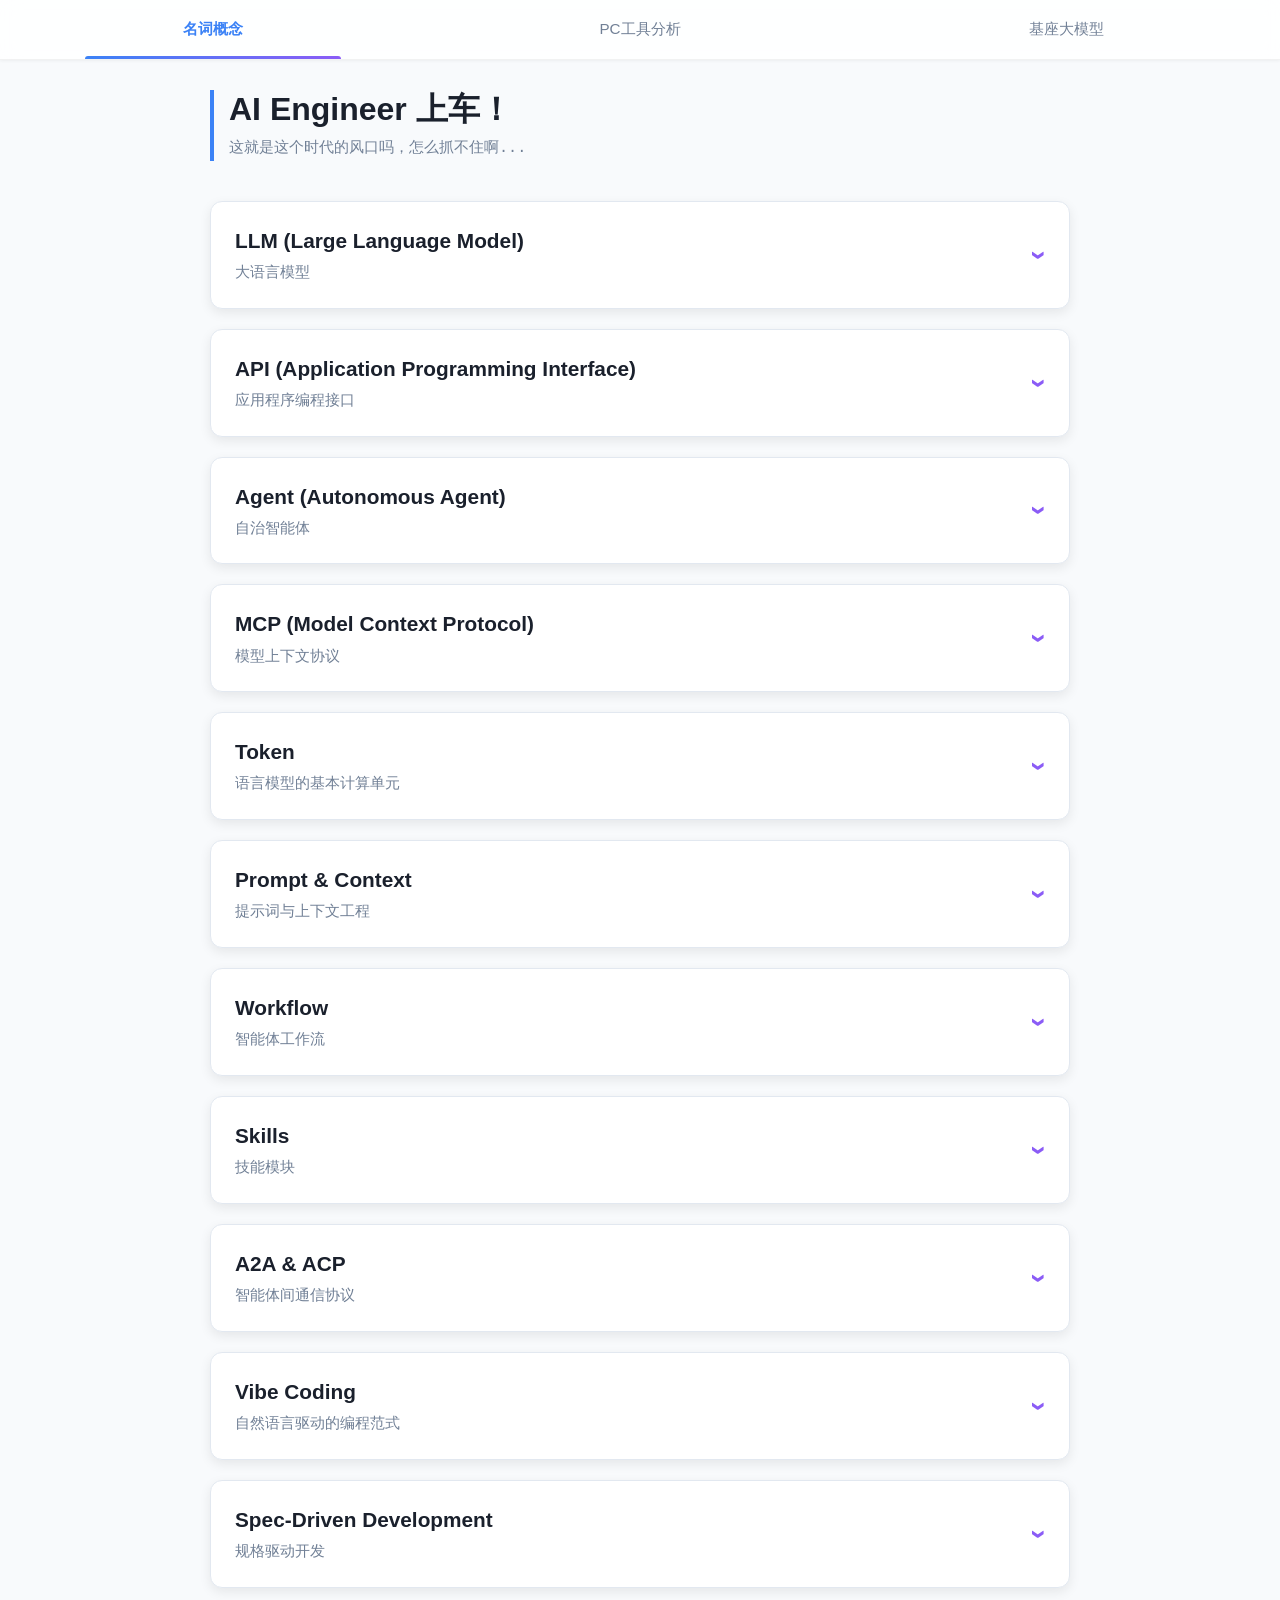
==== commit 87ede55d: "Add files via upload" ====
--- a/index.html
+++ b/index.html
@@ -1,9 +1,10 @@
 <!DOCTYPE html>
 <html lang="zh-CN">
+
 <head>
     <meta charset="UTF-8">
     <meta name="viewport" content="width=device-width, initial-scale=1.0, maximum-scale=1.0, user-scalable=no">
-    <title>AI 开发者技术栈参考矩阵 (2026版)</title>
+    <title>AI Engineer 上车</title>
     <style>
         /* 全局变量定义：现代化配色系统 */
         :root {
@@ -19,16 +20,16 @@
             --accent-green: #10B981;
             --accent-orange: #F59E0B;
             --border-light: #E2E8F0;
-            --shadow-sm: 0 1px 3px rgba(0,0,0,0.05);
-            --shadow-md: 0 4px 12px rgba(0,0,0,0.08);
-            --shadow-lg: 0 10px 30px rgba(0,0,0,0.12);
-            
+            --shadow-sm: 0 1px 3px rgba(0, 0, 0, 0.05);
+            --shadow-md: 0 4px 12px rgba(0, 0, 0, 0.08);
+            --shadow-lg: 0 10px 30px rgba(0, 0, 0, 0.12);
+
             /* 兼容旧变量 */
             --bg-color: var(--bg-secondary);
             --text-main: var(--text-primary);
             --border-color: var(--border-light);
             --accent-color: var(--accent-blue);
-            
+
             --font-sans: -apple-system, BlinkMacSystemFont, "Segoe UI", Roboto, "Helvetica Neue", Arial, sans-serif;
             --font-mono: ui-monospace, SFMono-Regular, Menlo, Monaco, Consolas, "Liberation Mono", "Courier New", monospace;
         }
@@ -47,9 +48,9 @@
                 --accent-green: #34D399;
                 --accent-orange: #FBBF24;
                 --border-light: #334155;
-                --shadow-sm: 0 1px 3px rgba(0,0,0,0.3);
-                --shadow-md: 0 4px 12px rgba(0,0,0,0.4);
-                --shadow-lg: 0 10px 30px rgba(0,0,0,0.5);
+                --shadow-sm: 0 1px 3px rgba(0, 0, 0, 0.3);
+                --shadow-md: 0 4px 12px rgba(0, 0, 0, 0.4);
+                --shadow-lg: 0 10px 30px rgba(0, 0, 0, 0.5);
             }
         }
 
@@ -134,8 +135,15 @@
         }
 
         @keyframes slideIn {
-            from { width: 0; opacity: 0; }
-            to { width: 60%; opacity: 1; }
+            from {
+                width: 0;
+                opacity: 0;
+            }
+
+            to {
+                width: 60%;
+                opacity: 1;
+            }
         }
 
         /* 页面主容器 */
@@ -231,8 +239,15 @@
         }
 
         @keyframes fadeIn {
-            from { opacity: 0; transform: translateY(5px); }
-            to { opacity: 1; transform: translateY(0); }
+            from {
+                opacity: 0;
+                transform: translateY(5px);
+            }
+
+            to {
+                opacity: 1;
+                transform: translateY(0);
+            }
         }
 
         /* ================= 核心折叠面板组件 (Accordion) - 现代化卡片 ================= */
@@ -299,7 +314,8 @@
         }
 
         details.tech-card summary::-webkit-details-marker {
-            display: none; /* 隐藏默认三角图标 */
+            display: none;
+            /* 隐藏默认三角图标 */
         }
 
         /* 自定义折叠指示器 - 现代化图标 */
@@ -346,8 +362,15 @@
         }
 
         @keyframes contentFadeIn {
-            from { opacity: 0; transform: translateY(-10px); }
-            to { opacity: 1; transform: translateY(0); }
+            from {
+                opacity: 0;
+                transform: translateY(-10px);
+            }
+
+            to {
+                opacity: 1;
+                transform: translateY(0);
+            }
         }
 
         .details-content h4 {
@@ -418,9 +441,17 @@
         }
 
         @keyframes pulse {
-            0% { box-shadow: 0 2px 8px rgba(245, 158, 11, 0.3); }
-            50% { box-shadow: 0 2px 16px rgba(245, 158, 11, 0.5); }
-            100% { box-shadow: 0 2px 8px rgba(245, 158, 11, 0.3); }
+            0% {
+                box-shadow: 0 2px 8px rgba(245, 158, 11, 0.3);
+            }
+
+            50% {
+                box-shadow: 0 2px 16px rgba(245, 158, 11, 0.5);
+            }
+
+            100% {
+                box-shadow: 0 2px 8px rgba(245, 158, 11, 0.3);
+            }
         }
 
         .badge:hover {
@@ -720,32 +751,32 @@
             .container {
                 padding: 20px 15px;
             }
-            
+
             h1 {
                 font-size: 1.5rem;
             }
-            
+
             .nav-btn {
                 font-size: 0.85rem;
                 height: 50px;
             }
-            
+
             .nav-tabs {
                 height: 50px;
             }
-            
+
             details.tech-card summary {
                 padding: 18px;
             }
-            
+
             .summary-info h3 {
                 font-size: 1.1rem;
             }
-            
+
             .details-content {
                 padding: 0 18px 18px 18px;
             }
-            
+
             .model-item {
                 padding: 14px 16px;
             }
@@ -756,718 +787,844 @@
             .container {
                 padding: 15px 12px;
             }
-            
+
             h1 {
                 font-size: 1.3rem;
             }
-            
+
             .subtitle {
                 font-size: 0.85rem;
             }
-            
+
             .nav-tabs {
                 height: 45px;
             }
-            
+
             .nav-btn {
                 font-size: 0.8rem;
                 padding: 0 5px;
             }
-            
+
             details.tech-card summary {
                 padding: 15px;
             }
-            
+
             .summary-info h3 {
                 font-size: 1rem;
                 gap: 8px;
             }
-            
+
             .icon {
                 width: 20px;
                 height: 20px;
                 margin-right: 6px;
             }
-            
+
             .summary-info p {
                 font-size: 0.85rem;
             }
-            
+
             .badge {
                 font-size: 0.7rem;
                 padding: 3px 8px;
             }
-            
+
             .details-content h4 {
                 font-size: 0.9rem;
             }
-            
+
             .details-content p {
                 font-size: 0.85rem;
             }
-            
+
             .model-item {
                 padding: 12px 14px;
             }
-            
+
             .model-item h5 {
                 font-size: 0.95rem;
             }
-            
+
             .model-item p {
                 font-size: 0.8rem;
             }
         }
-
     </style>
 </head>
+
 <body>
 
-<div class="nav-tabs">
-    <button class="nav-btn active" onclick="switchTab('tab1', this)">技术规范</button>
-    <button class="nav-btn" onclick="switchTab('tab2', this)">开发工具链</button>
-    <button class="nav-btn" onclick="switchTab('tab3', this)">基座大模型</button>
-</div>
-
-<div class="container">
-    <header>
-        <h1>AI 开发者技术栈参考矩阵</h1>
-        <p class="subtitle">Architecture & Ecosystem Review (截止 2026-04-07)</p>
-    </header>
-
-    <div id="tab1" class="tab-content active">
-        <details class="tech-card">
-            <summary>
-                <div class="summary-info">
-                    <h3> LLM (Large Language Model)</h3>
-                    <p>大语言模型底层基础</p>
-                </div>
-            </summary>
-            <div class="details-content">
-                <h4>科学原理</h4>
-                <p>基于 Transformer 架构的自回归概率分布模型。通过在海量语料上进行无监督预训练，建立高维向量空间中的词汇关联网络。随后通过 SFT (监督微调) 与 RLHF (基于人类反馈的强化学习) 对齐指令。</p>
-                <h4>作用机制</h4>
-                <p>输入文本经过分词 (Tokenization) 转化为向量，通过自注意力机制 (Self-Attention) 并行计算上下文中各元素的依赖关系权重，自回归地计算并输出下一个最优 Token 的概率分布矩阵。</p>
-                <h4>令牌经济学</h4>
-                <p>Token 是机器注意力的原子单位，可代表字符、词根或字节组合。API 以每百万 Token 计费，输出 Token 成本是输入的 3-10 倍，推动“令牌效率优化”成为核心设计理念。</p>
-            </div>
-        </details>
-
-        <details class="tech-card">
-            <summary>
-                <div class="summary-info">
-                    <h3>Agent (Autonomous Agent)</h3>
-                    <p>自治智能体</p>
-                </div>
-            </summary>
-            <div class="details-content">
-                <h4>科学原理</h4>
-                <p>具备环境感知、自主决策与物理/数字环境执行能力的计算实体。以 LLM 为核心逻辑控制器，辅以记忆系统（短期 Context 与长期 Vector DB）和推理框架（如 ReAct 或分层任务分解）。</p>
-                <h4>作用机制</h4>
-                <p>接收主干指令后，触发内部推理循环：评估当前状态 -> 规划步骤 -> 决定调用的外部工具接口 -> 解析工具返回结果 -> 更新上下文并迭代，直至达成终止条件。</p>
-                <h4>推理与行动闭环</h4>
-                <p>将 LLM 的推理能力置于无限循环（While Loop）中，实现“推理与行动”的自主循环机制，形成智能体工作流（Workflow）的动态网络。</p>
-            </div>
-        </details>
-
-        <details class="tech-card">
-            <summary>
-                <div class="summary-info">
-                    <h3>MCP (Model Context Protocol)</h3>
-                    <p>模型上下文通信协议</p>
-                </div>
-            </summary>
-            <div class="details-content">
-                <h4>科学原理</h4>
-                <p>标准化的大语言模型与本地/外部数据源的双向通信层协议。通过统一定义文件系统、代码库、数据库的读取权限与工具执行规范，消除应用间的隔离壁垒。</p>
-                <h4>作用机制</h4>
-                <p>IDE 或客户端作为 Host，外部工具提供 MCP Server 暴露功能。当 LLM 需读取外部环境时，通过标准的 JSON-RPC 通信协议与服务器握手，授权并在安全沙箱内执行底层操作。</p>
-                <h4>三大通信协议体系</h4>
-                <p>与 A2A（智能体对智能体协议）和 ACP（智能体通信协议）共同构成三大协议体系，打破智能体系统孤岛，实现多专长模型协作与轻量级异步消息传递。</p>
-            </div>
-        </details>
-
-        <!-- 新增概念卡片 1: Token -->
-        <details class="tech-card">
-            <summary>
-                <div class="summary-info">
-                    <h3>Token - 令牌经济学</h3>
-                    <p>机器注意力的原子单位与AI经济核心</p>
-                </div>
-            </summary>
-            <div class="details-content">
-                <h4>科学原理</h4>
-                <p>Token 是机器注意力的原子单位，可代表字符、词根或字节组合。它是大语言模型处理信息的基本单元，将自然语言文本转化为机器可计算的离散符号。</p>
-                <h4>作用机制</h4>
-                <p>API 以每百万输入/输出 Token 计费，输出 Token 成本远高于输入 Token（3-10 倍）。这种基于令牌的算力消耗逻辑，推动“令牌效率优化”成为系统设计的核心理念，直接影响AI应用的经济可行性。</p>
-            </div>
-        </details>
-
-        <!-- 新增概念卡片 2: Prompt & Context -->
-        <details class="tech-card">
-            <summary>
-                <div class="summary-info">
-                    <h3>Prompt & Context - 提示词与上下文工程</h3>
-                    <p>驱动LLM的系统级配置与注意力预算管理</p>
-                </div>
-            </summary>
-            <div class="details-content">
-                <h4>科学原理</h4>
-                <p>Prompt 是驱动 LLM 的系统级配置指令集，用于构建智能体的人格、设定执行约束、定义格式化输出。Context 是 LLM 有限的注意力预算空间，包含系统指令、API定义、RAG文档、对话历史。</p>
-                <h4>作用机制</h4>
-                <p>当输入信息过度膨胀时，模型会出现“迷失在中间”效应，导致推理能力下降。通过“渐进式披露”机制动态控制信息加载，使用压缩算法精简历史记录，在有限的注意力预算内最大化有效信号密度。</p>
-            </div>
-        </details>
-
-        <!-- 新增概念卡片 3: Workflow -->
-        <details class="tech-card">
-            <summary>
-                <div class="summary-info">
-                    <h3>Workflow - 智能体工作流</h3>
-                    <p>推理与行动的连续自主执行机制</p>
-                </div>
-            </summary>
-            <div class="details-content">
-                <h4>科学原理</h4>
-                <p>将 LLM 的推理能力置于无限循环（While Loop）中的连续自主执行机制。智能体通过“推理与行动”闭环，实现对复杂任务的动态分解与迭代执行。</p>
-                <h4>作用机制</h4>
-                <p>不再是基于硬编码规则的线性脚本，而是能够处理多步骤任务中的错误级联、状态管理以及多智能体协同的动态网络。开发者从“编写代码”转向“塑造问题”，定义目标与约束，让智能体自主决定最优执行路径。</p>
-            </div>
-        </details>
-
-        <!-- 新增概念卡片 4: Skills -->
-        <details class="tech-card">
-            <summary>
-                <div class="summary-info">
-                    <h3>Skills - 技能模块化架构</h3>
-                    <p>赋予智能体特定领域专业知识的模块化组件</p>
-                </div>
-            </summary>
-            <div class="details-content">
-                <h4>科学原理</h4>
-                <p>具有明确作用域的 .md 或 .json 文件，赋予智能体特定领域的专业知识。技能模块化架构避免了将海量 API 文档直接塞入上下文导致的注意力涣散。</p>
-                <h4>作用机制</h4>
-                <p>系统仅在判断智能体需要某项能力时，才动态加载相应的技能模块。这种按需加载机制有效避免了上下文臃肿，同时保持了智能体的专业能力扩展性。</p>
-            </div>
-        </details>
-
-        <!-- 新增概念卡片 5: A2A & ACP -->
-        <details class="tech-card">
-            <summary>
-                <div class="summary-info">
-                    <h3>A2A & ACP - 智能体通信协议</h3>
-                    <p>打破智能体系统孤岛的三大协议体系</p>
-                </div>
-            </summary>
-            <div class="details-content">
-                <h4>科学原理</h4>
-                <p>A2A（智能体对智能体协议）协调多个具备不同专长的模型进行协作；ACP（智能体通信协议）提供轻量级的异步消息传递机制，允许分布式智能体网络进行低延迟信息交换。</p>
-                <h4>作用机制</h4>
-                <p>与 MCP（模型上下文协议）共同构成三大协议体系，打破智能体系统孤岛，实现真正的互联互通。这些标准协议使得智能体能够跨越底层框架限制，在企业级应用中实现规模化部署。</p>
-            </div>
-        </details>
+    <div class="nav-tabs">
+        <button class="nav-btn active" onclick="switchTab('tab1', this)">名词概念</button>
+        <button class="nav-btn" onclick="switchTab('tab2', this)">PC工具分析</button>
+        <button class="nav-btn" onclick="switchTab('tab3', this)">基座大模型</button>
     </div>
 
-    <div id="tab2" class="tab-content">
-        <details class="tech-card">
-            <summary>
-                <div class="summary-info">
-                    <h3>OpenClaw</h3>
-                    <p>跨平台自治 AI 代理网关与通信接口</p>
-                </div>
-            </summary>
-            <div class="details-content">
-                <h4>科学原理</h4>
-                <p>开源的 agent-native 网关服务，内置基于 `SKILL.md` 的技能编排树与工具调用鉴权模块。结合 x402 协议的微支付模块进行低延迟推理路由分发。</p>
-                <h4>作用机制</h4>
-                <p>以后台守护进程方式驻留，截获消息通讯协议（如 Telegram/Discord）的载荷，通过内置提示词工程解析用户意图，将指令分发至本地 Ollama 或云端 API，执行网络搜索或本地系统命令后回传结果。</p>
-                <h4>核心特点</h4>
-                <p>数据主权、本地运行、30万星标、免费本地LLM。支持完全本地化运行，通过网关和技能插件接管操作系统深层权限。</p>
-                <h4>主要缺点</h4>
-                <p>底层架构复杂，对非技术人员极度不友好，运行环境配置极易出错，深度系统访问权限带来巨大安全隐患。</p>
-                <h4>适用人群</h4>
-                <p>注重隐私的个人开发者、极客群体、需要在企业内网搭建“虚拟员工团队”的中小企业主。</p>
-                <h4>下载与安装</h4>
-                <p>打开终端执行官方下载脚本：<code>curl -fsSL https://openclaw.bot/install.sh | bash</code>。Windows用户需先安装WSL2。</p>
-                <h4>避雷要点</h4>
-                <p>1. 安装时注意环境变量PATH配置，避免"command not found"错误。<br>2. Docker安装需分配至少2GB RAM，防止内存溢出。<br>3. 切勿将网关暴露于公网，必须绑定到127.0.0.1环回地址。<br>4. 从ClawHub下载技能时存在供应链攻击风险，需开启"仅限工作区文件系统访问"权限。</p>
-            </div>
-        </details>
-
-        <details class="tech-card">
-            <summary>
-                <div class="summary-info">
-                    <h3>Cursor</h3>
-                    <p>深度集成大语言模型的 AI 优先代码编辑器</p>
-                </div>
-            </summary>
-            <div class="details-content">
-                <h4>科学原理</h4>
-                <p>建立在 VS Code 开源分支上，集成嵌入级向量数据库（Vector DB）实现代码库级的上下文感知检索，并通过抽象语法树（AST）解析确保大模型输出的语法结构完整性。</p>
-                <h4>作用机制</h4>
-                <p>隐式捕获编辑器的光标位置、错误诊断信息（LSP Diagnostics）及相邻文件变更，将其打包作为 Prompt 发送至云端推理服务器，返回高精度的差异补丁（Diffs）并内联应用于源码。</p>
-                <h4>核心特点</h4>
-                <p>Composer多文件编辑引擎、本地向量库索引、30秒内响应、支持多模型灵活切换（Claude处理复杂逻辑，GPT-5处理创意代码）。</p>
-                <h4>主要缺点</h4>
-                <p>高昂且不透明的成本（Pro计划$20实际可飙至$40-50）、闭源平台绑定、代码发送至第三方API存在安全风险。</p>
-                <h4>适用人群</h4>
-                <p>追求高效率的单兵开发者、初创团队、习惯于同步审核代码的学生群体。</p>
-                <h4>下载与安装</h4>
-                <p>前往 <a href="https://cursor.sh" target="_blank">Cursor官网</a> 下载对应的安装包并直接运行。首次启动时会提示导入现有VS Code的扩展、快捷键和配置文件。</p>
-                <h4>避雷要点</h4>
-                <p>1. 计费陷阱：默认"Auto"模式虽然免费调用内部小模型，但一旦开启高级云智能体或使用Claude/GPT-5执行后台任务，将迅速消耗高级积分。<br>2. 重度使用时必须密切关注后台请求状态，避免不知情的高额扣费。<br>3. 处理机密源码时需注意代码发送至第三方API的风险。</p>
-            </div>
-        </details>
-
-        <details class="tech-card">
-            <summary>
-                <div class="summary-info">
-                    <h3>Antigravity</h3>
-                    <p>基于 Agent 优先架构的异步协同 IDE (Google 发布)</p>
-                </div>
-            </summary>
-            <div class="details-content">
-                <h4>科学原理</h4>
-                <p>突破单行代码补全的范式限制，底层引入任务编排与状态机逻辑。依托 Gemini 3.1 Pro 模型的超长上下文窗口，实现对复杂工程的多代理（Multi-Agent）并行调度与环境隔离。</p>
-                <h4>作用机制</h4>
-                <p>用户通过“控制中心（Manager Surface）”发布高阶架构需求。系统实例化多个专职 Agent 并行执行（如编码、测试、文献阅读），通过生成严格的可验证构件（Artifacts：截图、执行日志、计划书）供人类异步审核。</p>
-                <h4>核心特点</h4>
-                <p>Agent-first界面、管理器面板、无头Chrome预览、支持多代理并行调度、生成可验证构件供异步审核。</p>
-                <h4>主要缺点</h4>
-                <p>产品目前仍处于预览阶段，存在“过度自治”问题（擅自删除大量相关代码）、缺乏轻量级对话模式、处理简单问题时显得臃肿。</p>
-                <h4>适用人群</h4>
-                <p>全栈开发者、深耕谷歌云生态的工程师、需要复杂工程多代理协同的团队。</p>
-                <h4>下载与安装</h4>
-                <p>访问 <a href="https://antigravity.google/download" target="_blank">antigravity.google/download</a> 下载x64或ARM64版本的 .exe 安装包。安装时可能触发Windows Defender警告，需点击“更多信息”并选择“仍要运行”。</p>
-                <h4>避雷要点</h4>
-                <p>1. 使用前必须确保Git版本控制处于绝对干净且已提交的状态，防止智能体产生幻觉大面积删改文件导致无法回滚。<br>2. 智能体具有较高的代码修改自主权，需谨慎授权。<br>3. 目前仅对个人Gmail账号提供免费预览，企业使用需注意限制。</p>
-            </div>
-        </details>
-
-        <details class="tech-card">
-            <summary>
-                <div class="summary-info">
-                    <h3>Codex</h3>
-                    <p>生成式预训练代码 Transformer 模型</p>
-                </div>
-            </summary>
-            <div class="details-content">
-                <h4>科学原理</h4>
-                <p>OpenAI 开发的通用语言模型的代码微调分支，通过持续预训练（Continual Pre-training）海量公共代码仓库，深度拟合多种编程语言的抽象语法特征和逻辑分布。</p>
-                <h4>作用机制</h4>
-                <p>接收前置代码声明、文档注释作为输入序列条件，通过自回归解码机制计算后续可能代码块的联合概率分布，输出函数体、自动化测试或逻辑片段。</p>
-                <h4>核心特点</h4>
-                <p>云端沙盒异步执行、无限并发VM、自动提交PR、依靠 AGENTS.md 文件约束架构和测试规则。</p>
-                <h4>主要缺点</h4>
-                <p>黑盒运行无法学习、AGENTS.md配置不当会死循环、成本极其昂贵（$200/月Pro计划）。</p>
-                <h4>适用人群</h4>
-                <p>资金充足的企业团队、需要大规模重构庞大代码库的架构师、追求完全自动化开发流程的组织。</p>
-                <h4>下载与安装</h4>
-                <p>无需传统本地软件下载。用户必须在OpenAI平台注册并订阅服务。解锁并发能力和最高优先级需要订阅高达每月200美元的ChatGPT Pro计划。</p>
-                <h4>避雷要点</h4>
-                <p>1. 项目约束必须在项目根目录极其严谨地配置 AGENTS.md 文件。<br>2. 如果测试环境或Lint规则在 AGENTS.md 中配置不当，Codex将在云端陷入无限报错重试的死循环，消耗极其庞大的代币额度。<br>3. 由于黑盒运行机制，开发者无法在代码生成过程中学习其逻辑。</p>
-            </div>
-        </details>
-
-        <details class="tech-card">
-            <summary>
-                <div class="summary-info">
-                    <h3>Ollama</h3>
-                    <p>本地大语言模型量化与运行时推理引擎</p>
-                </div>
-            </summary>
-            <div class="details-content">
-                <h4>科学原理</h4>
-                <p>基于 `llama.cpp` 核心实现 C/C++ 级的高效内存管理，采用 GGUF 格式对大模型权重进行动态降维量化（如 4-bit 量化），显著降低显存占用及内存带宽消耗。</p>
-                <h4>作用机制</h4>
-                <p>通过命令行 CLI 或 REST API 接收请求。将量化模型动态加载至系统 RAM 或 VRAM，通过调用底层硬件加速指令（如 CUDA, Metal, AVX）执行前向传播矩阵运算，返回流式 Token。</p>
-                <h4>核心特点</h4>
-                <p>一行命令部署、11434端口API、支持DeepSeek/Llama4等前沿开源模型、极度简化本地大模型部署复杂度。</p>
-                <h4>主要缺点</h4>
-                <p>严重的硬件依赖性：大模型必须将其权重完整加载到显存（VRAM）中，如果没有高昂的独立显卡集群，运行大型参数模型将面临极高的延迟甚至直接内存溢出。</p>
-                <h4>适用人群</h4>
-                <p>需要处理高度机密企业代码的研发部门、进行本地检索增强生成（RAG）研究的学者、受制于网络环境的开发者。</p>
-                <h4>下载与安装</h4>
-                <p>macOS: <code>brew install ollama</code><br>Linux: <code>curl -fsSL https://ollama.com/install.sh | sh</code><br>Windows: 访问 <a href="https://ollama.com" target="_blank">ollama.com</a> 下载可视化安装包。</p>
-                <h4>避雷要点</h4>
-                <p>1. 通过Docker安装时，必须正确映射数据卷（-v ollama:/root/.ollama）以确保持久化存储模型权重，否则每次重启容器都将重新下载几十GB的模型文件。<br>2. 默认的11434端口仅能在本地回环访问，外部局域网设备无法调用此API，需进行端口转发配置。<br>3. 测试安装成功与否：运行 <code>ollama run llama3.2</code> 观察是否能正常交互。</p>
-            </div>
-        </details>
-
-        <details class="tech-card">
-            <summary>
-                <div class="summary-info">
-                    <h3>VSCode (Visual Studio Code)</h3>
-                    <p>可扩展跨平台源代码编辑器</p>
-                </div>
-            </summary>
-            <div class="details-content">
-                <h4>科学原理</h4>
-                <p>基于 Electron 架构与 Monaco 编辑器内核。核心技术为语言服务器协议 (LSP) 与调试适配器协议 (DAP) 的标准化解耦，将 UI 层与高 CPU 负载的语言解析层彻底分离。</p>
-                <h4>作用机制</h4>
-                <p>主进程控制生命周期与本地系统 I/O，渲染进程处理前端响应。所有的插件运行在独立的 Node.js 扩展宿主环境（Extension Host）中，确保主编辑器的帧率稳定与非阻塞输入。</p>
-                <h4>核心特点</h4>
-                <p>$10/月亲民价、后台智能体、/create-skill命令。在2026年的更新中，VSCode引入了强大的"后台智能体（Background Agents）"和"智能体技能（Agent Skills）"机制，开发者可以在聊天面板中直接使用 /create-skill 等斜杠命令，瞬间将复杂的重复性工作流打包为可复用的插件。</p>
-                <h4>主要缺点</h4>
-                <p>高峰期限流锁定、跨文件处理速度落后Cursor约30%、上下文污染。由于Copilot背靠微软巨大的企业客户池，个人Pro用户在高峰期经常遭遇极其严苛的"滚动窗口"限流，导致服务被锁定。此外，相比于Cursor，其子代理架构在处理跨文件复杂逻辑时速度较慢，平均任务解决时间落后近30%。</p>
-                <h4>适用人群</h4>
-                <p>任何不愿切换核心IDE的企业开发者及初学者。</p>
-                <h4>下载与安装</h4>
-                <p>下载标准版VS Code或VS 2026 Insiders，并在扩展商店中搜索安装 GitHub.copilot-chat。</p>
-                <h4>避雷要点</h4>
-                <p>1. 在使用大型解决方案时，单纯依赖聊天对话框会导致Copilot缺乏对整体编译常量和依赖树的理解。<br>2. 为了让Copilot准确抓取项目全局结构，必须在项目中维护一份良好的架构说明文档供其检索。<br>3. 在触发高算力后台智能体前，一定要清理不必要的测试文件或日志记录，防止上下文污染导致请求被拒绝。</p>
-            </div>
-        </details>
+    <div class="container">
+        <header>
+            <h1>AI Engineer 上车！</h1>
+            <p class="subtitle">这就是这个时代的风口吗，怎么抓不住啊...</p>
+        </header>
+
+        <div id="tab1" class="tab-content active">
+            <details class="tech-card">
+                <summary>
+                    <div class="summary-info">
+                        <h3>LLM (Large Language Model)</h3>
+                        <p>大语言模型</p>
+                    </div>
+                </summary>
+                <div class="details-content">
+                    <h4>它做什么</h4>
+                    <p>LLM 是一个文字预测系统，训练目标只有一个：给定前面所有的词，预测下一个词的概率分布。这个任务在足够大的数据和参数规模下，会涌现出推理、翻译、代码生成等能力。</p>
+                    <h4>训练过程</h4>
+                    <p>分两阶段。预训练阶段用海量文本做无监督学习，让模型建立语言的统计规律；随后通过 SFT（监督微调）喂给它正确示范，再用 RLHF（基于人类反馈的强化学习）纠正行为偏差，使输出符合人类意图。
+                    </p>
+                    <h4>推理时发生了什么</h4>
+                    <p>输入文本先被分词器切成 Token 序列，每个 Token 映射为高维向量。Transformer
+                        的自注意力机制（Self-Attention）让每个位置的向量都能"看见"序列中其他所有位置，捕捉远距离依赖关系。模型随后逐个生成输出 Token，每步都是一次概率采样。</p>
+                </div>
+            </details>
+
+            <details class="tech-card">
+                <summary>
+                    <div class="summary-info">
+                        <h3>API (Application Programming Interface)</h3>
+                        <p>应用程序编程接口</p>
+                    </div>
+                </summary>
+                <div class="details-content">
+                    <h4>它是什么</h4>
+                    <p>API 是两个程序之间约定好的通信接口。调用方按照接口规范发送请求，提供方处理后返回结果，双方不需要知道对方内部的实现细节。对于 LLM 来说，API 是外部程序访问模型推理能力的唯一入口。
+                    </p>
+                    <h4>一次 API 调用发生了什么</h4>
+                    <p>客户端向服务端发送一个 HTTP POST 请求，请求体是 JSON 格式，包含模型名称、消息列表、温度等参数。服务端收到后将消息转成 Token 序列，送入模型推理，再将输出 Token
+                        解码为文本，以 JSON 格式返回。整个过程是无状态的——服务端不记录上下文，每次调用都是独立的。</p>
+                    <h4>REST vs Streaming</h4>
+                    <p>默认的 REST 模式下，客户端等待模型生成完毕后一次性收到完整响应。Streaming 模式下，服务端通过 SSE（Server-Sent Events）逐 Token
+                        推送，客户端可以边收边显示，适合对延迟敏感的场景。大多数 LLM API 两种模式都支持，通过请求参数 <code>stream: true</code> 切换。</p>
+                    <h4>鉴权与限流</h4>
+                    <p>调用时需要在请求头中携带 API Key（<code>Authorization: Bearer sk-...</code>），服务端以此识别调用方身份并记账。每个 Key 有
+                        RPM（每分钟请求数）和 TPM（每分钟 Token 数）两个维度的限流，超出后返回 429 错误。</p>
+                </div>
+            </details>
+
+            <details class="tech-card">
+                <summary>
+                    <div class="summary-info">
+                        <h3>Agent (Autonomous Agent)</h3>
+                        <p>自治智能体</p>
+                    </div>
+                </summary>
+                <div class="details-content">
+                    <h4>它做什么</h4>
+                    <p>Agent 是把 LLM 放进一个循环里的架构。单次调用 LLM 只能回答一个问题；Agent 让它在每次回答后决定下一步行动，直到任务完成。</p>
+                    <h4>循环结构</h4>
+                    <p>每轮循环包含：观察当前状态 → 推理下一步 → 选择并执行工具（搜索、读文件、写代码、调 API）→ 将执行结果写回上下文 → 进入下一轮。终止条件由任务目标或最大步数限制决定。</p>
+                    <h4>记忆系统</h4>
+                    <p>短期记忆是当前对话的 Context 窗口，有长度上限；长期记忆依赖外部 Vector DB，通过相似度检索按需加载。两者组合决定了 Agent 在多轮任务中能记住多少信息。</p>
+                </div>
+            </details>
+
+            <details class="tech-card">
+                <summary>
+                    <div class="summary-info">
+                        <h3>MCP (Model Context Protocol)</h3>
+                        <p>模型上下文协议</p>
+                    </div>
+                </summary>
+                <div class="details-content">
+                    <h4>它解决什么问题</h4>
+                    <p>LLM 本身无法主动读取文件、查询数据库或执行代码，每个工具都需要定制集成，维护成本高。MCP 定义了一套标准接口，让任何工具只需实现一次协议，就能被所有支持 MCP 的客户端调用。</p>
+                    <h4>架构</h4>
+                    <p>分为三层：Host（如 IDE 或 Claude Desktop）管理整体生命周期；Client 负责与 Server 建立连接；Server 向外暴露具体工具和资源。LLM 通过
+                        JSON-RPC 与 Server 通信，在授权范围内执行操作。</p>
+                    <h4>与 A2A / ACP 的关系</h4>
+                    <p>MCP 处理的是模型与工具之间的连接；A2A（Agent-to-Agent）处理的是多个 Agent 之间的协作分工；ACP（Agent Communication Protocol）处理分布式
+                        Agent 网络中的异步消息传递。三个协议各自负责不同层级。</p>
+                </div>
+            </details>
+
+            <details class="tech-card">
+                <summary>
+                    <div class="summary-info">
+                        <h3>Token</h3>
+                        <p>语言模型的基本计算单元</p>
+                    </div>
+                </summary>
+                <div class="details-content">
+                    <h4>什么是 Token</h4>
+                    <p>Token 是分词器将原始文本切分后的最小单位，可以是一个完整的词、一个词的一部分、一个标点或几个字节。英文大约每 4 个字符对应 1 个 Token；中文因为字符密度更高，比例会有所不同。
+                    </p>
+                    <h4>计费方式</h4>
+                    <p>API 调用会计费两次：输入时按发送给模型的 Token 数计算一次，模型生成回复后再按输出 Token 数计算一次。输出 Token 的单价是输入的 3 到 10 倍，因为每个输出 Token
+                        都需要完整执行一次前向传播。</p>
+                    <h4>对系统设计的影响</h4>
+                    <p>Context 窗口有 Token 上限，超出即被截断。输出成本更高的定价结构，使得"让模型少说话、精确说"成为降本的核心方向，也是 Prompt 工程和输出格式控制的主要动机之一。</p>
+                </div>
+            </details>
+
+            <details class="tech-card">
+                <summary>
+                    <div class="summary-info">
+                        <h3>Prompt &amp; Context</h3>
+                        <p>提示词与上下文工程</p>
+                    </div>
+                </summary>
+                <div class="details-content">
+                    <h4>Prompt 是什么</h4>
+                    <p>Prompt 是发送给模型的完整输入，通常分为 System Prompt（设定角色、规则、输出格式）和 User Message（当次用户指令）。System Prompt
+                        在每次调用时都会发送，直接占用 Context 配额并产生计费。</p>
+                    <h4>Context 的限制</h4>
+                    <p>Context 窗口是模型在单次推理中能处理的最大 Token 数。窗口内的所有内容——系统指令、历史对话、工具返回值、RAG 文档——共享同一个上限。信息量超过窗口后，早期内容会被截断丢失。
+                    </p>
+                    <h4>Lost in the Middle 效应</h4>
+                    <p>研究表明，模型对 Context 首尾的内容注意力最强，对中间段落的处理精度明显下降。这意味着重要信息的位置会影响模型的实际表现，不能假设放进 Context 就等于模型会正确使用。</p>
+                </div>
+            </details>
+
+            <details class="tech-card">
+                <summary>
+                    <div class="summary-info">
+                        <h3>Workflow</h3>
+                        <p>智能体工作流</p>
+                    </div>
+                </summary>
+                <div class="details-content">
+                    <h4>它做什么</h4>
+                    <p>Workflow 是将多个 LLM 调用和工具执行串联成有序流程的架构模式。与单次对话不同，Workflow 可以跨越多步、多模型、多工具完成一个完整任务。</p>
+                    <h4>两种主要模式</h4>
+                    <p>确定性 Workflow 的执行路径由代码预先定义，每步的输入输出都有明确规范，适合流程固定的生产场景；自主 Workflow 让 Agent
+                        自行决定每步调用什么、何时终止，灵活性更高但结果稳定性更低。</p>
+                    <h4>错误处理</h4>
+                    <p>多步任务中，单步失败会级联影响后续步骤。工程上通常设置重试机制、步骤级回滚和最大循环次数限制，防止 Agent 在错误状态中无限迭代。</p>
+                </div>
+            </details>
+
+            <details class="tech-card">
+                <summary>
+                    <div class="summary-info">
+                        <h3>Skills</h3>
+                        <p>技能模块</p>
+                    </div>
+                </summary>
+                <div class="details-content">
+                    <h4>它解决什么问题</h4>
+                    <p>Agent 在执行特定任务时需要专项知识，比如如何操作某个 API、遵守哪些代码规范。如果把所有知识都写入 System Prompt，Context
+                        会迅速膨胀，且大部分内容在当前任务中用不到。</p>
+                    <h4>工作方式</h4>
+                    <p>技能以独立文件（通常是 .md 或 .json）存储，每个文件描述一种能力的操作规范。Agent 在判断当前任务需要某项技能时，才将对应文件加载进 Context，其余时间不占用窗口空间。
+                    </p>
+                    <h4>设计原则</h4>
+                    <p>每个技能文件应当职责单一、边界清晰，便于 Agent 准确判断何时加载。过度宽泛的技能描述会导致误加载，反而增加无效 Token 消耗。</p>
+                </div>
+            </details>
+
+            <details class="tech-card">
+                <summary>
+                    <div class="summary-info">
+                        <h3>A2A &amp; ACP</h3>
+                        <p>智能体间通信协议</p>
+                    </div>
+                </summary>
+                <div class="details-content">
+                    <h4>为什么需要 Agent 间协议</h4>
+                    <p>单个 Agent 的能力受 Context 窗口和专项知识的限制。将复杂任务拆分给多个专职 Agent 并行处理，再汇总结果，是突破单 Agent 上限的主要方式。但多 Agent
+                        协作需要标准化的通信接口，否则每对 Agent 之间都要定制集成。</p>
+                    <h4>A2A 与 ACP 的区别</h4>
+                    <p>A2A（Agent-to-Agent Protocol）定义的是 Agent 之间如何协商任务分工、传递子任务和返回结果；ACP（Agent Communication
+                        Protocol）更偏向底层，处理分布式环境中异步消息的格式、路由和确认机制。</p>
+                    <h4>与 MCP 的分层关系</h4>
+                    <p>MCP 负责 Agent 与外部工具的连接，A2A/ACP 负责 Agent 与 Agent 之间的连接。三者在不同层级各自工作，组合使用可以构建跨模型、跨工具的多智能体系统。</p>
+                </div>
+            </details>
+
+            <details class="tech-card">
+                <summary>
+                    <div class="summary-info">
+                        <h3>Vibe Coding</h3>
+                        <p>自然语言驱动的编程范式</p>
+                    </div>
+                </summary>
+                <div class="details-content">
+                    <h4>它是什么</h4>
+                    <p>Vibe Coding 指完全用自然语言描述意图，让 AI 生成并迭代代码，开发者不直接编写也不逐行审查源码的编程方式。由 Andrej Karpathy 在 2025
+                        年初提出并命名。核心前提是：模型的代码能力已经足够强，人工介入的边际价值在许多场景下低于让模型自行迭代的成本。</p>
+                    <h4>工作方式</h4>
+                    <p>开发者描述想要的功能或行为，Agent 生成代码并运行，将报错和输出反馈给模型，模型再修正，循环直到结果符合预期。开发者的主要工作从"写代码"变成"描述目标、验证结果、决定是否接受"。</p>
+                    <h4>适用边界</h4>
+                    <p>在原型验证、个人工具、一次性脚本等场景效率显著。在需要长期维护、多人协作或强安全约束的生产代码库中，完全不审查代码会积累隐性技术债，且模型生成的代码在跨文件依赖复杂时容易引入难以回滚的错误。
+                    </p>
+                </div>
+            </details>
+
+            <details class="tech-card">
+                <summary>
+                    <div class="summary-info">
+                        <h3>Spec-Driven Development</h3>
+                        <p>规格驱动开发</p>
+                    </div>
+                </summary>
+                <div class="details-content">
+                    <h4>它是什么</h4>
+                    <p>Spec-Driven Development 是在让 AI 写代码之前，先用自然语言写一份结构化的规格文档（Spec），明确定义系统行为、边界条件、数据结构和验收标准，再将 Spec 作为
+                        Agent 的执行依据。它是对 Vibe Coding 的约束层——保留了自然语言驱动的效率，同时给 Agent 的行为划定了可验证的边界。</p>
+                    <h4>Spec 包含什么</h4>
+                    <p>通常包括：功能目标与非目标（明确排除什么）、输入输出的数据契约、错误处理策略、禁止修改的文件或模块范围、验收测试的通过条件。Codex 的 <code>AGENTS.md</code> 和
+                        Cursor 的 Rules 文件本质上都是这一思路的具体实现。</p>
+                    <h4>为什么需要它</h4>
+                    <p>Agent 在没有明确约束时倾向于以"让测试通过"为目标，而不是"实现正确行为"——它可能删除测试、硬编码返回值、或修改不该动的文件。Spec 的作用是在任务开始前把"什么算对"说清楚，使
+                        Agent 的自主决策空间收窄到可接受的范围内。</p>
+                </div>
+            </details>
+        </div>
+
+        <div id="tab2" class="tab-content">
+            <details class="tech-card">
+                <summary>
+                    <div class="summary-info">
+                        <h3>OpenClaw</h3>
+                        <p>跨平台 AI Agent 网关</p>
+                    </div>
+                </summary>
+                <div class="details-content">
+                    <h4>它是什么</h4>
+                    <p>开源的 Agent 网关服务，以后台守护进程方式运行，接管消息通讯平台（如 Telegram、Discord）的传入载荷，解析用户意图后将指令分发给本地 Ollama 实例或云端
+                        API，执行完成后回传结果。内置基于 <code>SKILL.md</code> 的技能编排树和工具调用鉴权模块。</p>
+                    <h4>核心特点</h4>
+                    <p>完全本地化运行，数据不经过第三方服务器。支持 x402 协议的微支付模块用于推理路由计费。通过技能插件可接管操作系统底层权限，实现文件操作、命令执行等系统级任务。</p>
+                    <h4>主要缺点</h4>
+                    <p>底层架构复杂，运行环境配置容易出错，对非技术用户不友好。深度系统访问权限在配置不当时存在安全风险。</p>
+                    <h4>适用人群</h4>
+                    <p>注重数据隐私的个人开发者、需要在内网搭建自动化工作流的中小团队、偏好完全自托管方案的工程师。</p>
+                    <h4>下载与安装</h4>
+                    <p>终端执行官方安装脚本：<code>curl -fsSL https://openclaw.bot/install.sh | bash</code>。Windows 用户需先安装 WSL2。
+                    </p>
+                    <h4>避雷要点</h4>
+                    <p>1. 安装时注意环境变量 PATH 配置，否则会出现 "command not found" 错误。<br>2. Docker 安装需分配至少 2GB RAM，防止内存溢出。<br>3.
+                        网关端口不要暴露于公网，必须绑定到 <code>127.0.0.1</code> 回环地址。<br>4. 从 ClawHub
+                        安装第三方技能时存在供应链攻击风险，建议开启"仅限工作区文件系统访问"权限。</p>
+                </div>
+            </details>
+
+            <details class="tech-card">
+                <summary>
+                    <div class="summary-info">
+                        <h3>Cursor</h3>
+                        <p>深度集成 LLM 的 AI 代码编辑器</p>
+                    </div>
+                </summary>
+                <div class="details-content">
+                    <h4>它是什么</h4>
+                    <p>基于 VS Code 开源分支构建的编辑器，在代码库中内嵌了向量数据库（Vector DB），使模型能够检索整个项目的相关代码片段作为上下文。编辑器会隐式捕获光标位置、LSP
+                        诊断信息和相邻文件变更，将其打包发送给推理服务器，返回差异补丁（Diff）并直接应用到源码中。</p>
+                    <h4>核心特点</h4>
+                    <p>Composer 多文件编辑引擎、本地向量库索引、支持在同一工作区灵活切换底层模型（如用 Claude 处理复杂逻辑，用其他模型处理简单补全）。</p>
+                    <h4>主要缺点</h4>
+                    <p>Pro 计划名义上 $20/月，但开启后台 Agent 或调用高级模型后实际费用经常达到 $40–50。平台闭源，存在供应商锁定风险。代码会发送至第三方 API，处理机密源码时需注意。</p>
+                    <h4>适用人群</h4>
+                    <p>追求高效率的独立开发者、初创团队、习惯同步审查代码的学生群体。</p>
+                    <h4>下载与安装</h4>
+                    <p>前往 <a href="https://cursor.sh" target="_blank">cursor.sh</a> 下载对应平台的安装包，首次启动时可选择导入现有 VS Code
+                        的扩展、快捷键和配置。</p>
+                    <h4>避雷要点</h4>
+                    <p>1. 默认 "Auto" 模式虽然调用内部轻量模型不额外计费，但一旦触发后台 Agent 或手动切换到 Claude / GPT 系列模型执行任务，高级积分会快速消耗。<br>2.
+                        重度使用时需持续关注后台请求状态，避免不知情的超额扣费。<br>3. 涉及机密源码时，应评估代码发送至第三方 API 的数据风险。</p>
+                </div>
+            </details>
+
+            <details class="tech-card">
+                <summary>
+                    <div class="summary-info">
+                        <h3>Antigravity</h3>
+                        <p>Google 发布的 Agent 优先异步协同 IDE</p>
+                    </div>
+                </summary>
+                <div class="details-content">
+                    <h4>它是什么</h4>
+                    <p>Google 发布的编辑器，底层引入了任务编排与状态机逻辑，依托 Gemini 3.1 Pro 的超长上下文窗口实现多 Agent 并行调度。用户通过"控制中心（Manager
+                        Surface）"发布高层任务需求，系统实例化多个专职 Agent 并行执行（编码、测试、文档阅读等），生成截图、执行日志、计划书等可验证产出供人工异步审核。</p>
+                    <h4>核心特点</h4>
+                    <p>Agent 优先的管理器界面、无头 Chrome 预览、多 Agent 并行调度、可验证产出供异步审核。</p>
+                    <h4>主要缺点</h4>
+                    <p>产品仍处于预览阶段，存在"过度自治"问题——Agent 有时会自行删除大量关联代码。目前缺乏轻量级对话模式，处理简单任务时显得臃肿。</p>
+                    <h4>适用人群</h4>
+                    <p>全栈开发者、深耕 Google Cloud 生态的工程师、需要多 Agent 协同处理复杂工程的团队。</p>
+                    <h4>下载与安装</h4>
+                    <p>访问 <a href="https://antigravity.google/download" target="_blank">antigravity.google/download</a>
+                        下载 x64 或 ARM64 的 .exe 安装包。安装时可能触发 Windows Defender 警告，点击"更多信息"后选择"仍要运行"。</p>
+                    <h4>避雷要点</h4>
+                    <p>1. 使用前确保 Git 工作区处于干净的已提交状态，防止 Agent 产生幻觉后大面积改写代码导致无法回滚。<br>2. Agent
+                        具有较高的代码修改自主权，授权前需明确任务边界。<br>3. 目前仅对个人 Gmail 账号提供免费预览，企业场景需注意权限限制。</p>
+                </div>
+            </details>
+
+            <details class="tech-card">
+                <summary>
+                    <div class="summary-info">
+                        <h3>Codex</h3>
+                        <p>OpenAI 云端代码 Agent</p>
+                    </div>
+                </summary>
+                <div class="details-content">
+                    <h4>它是什么</h4>
+                    <p>OpenAI 的云端代码执行 Agent，在隔离的云端沙盒虚拟机中异步运行，能够自主执行代码、运行测试、提交 Pull Request。任务约束通过项目根目录的
+                        <code>AGENTS.md</code> 文件定义，Agent 在整个执行周期内依照该文件的规则行事。
+                    </p>
+                    <h4>核心特点</h4>
+                    <p>云端沙盒异步执行、支持无限并发 VM、自动提交 PR、通过 <code>AGENTS.md</code> 约束架构规范和测试规则。</p>
+                    <h4>主要缺点</h4>
+                    <p>黑盒运行，开发者无法在执行过程中介入学习。<code>AGENTS.md</code> 配置不当会导致 Agent 在云端陷入无限报错重试循环，消耗大量 Token
+                        配额。订阅费用高，ChatGPT Pro 计划每月 $200。</p>
+                    <h4>适用人群</h4>
+                    <p>资金充足的企业团队、需要大规模重构庞大代码库的架构师、追求全自动化开发流程的组织。</p>
+                    <h4>下载与安装</h4>
+                    <p>无需本地安装。在 OpenAI 平台注册并订阅对应计划后，通过网页端或 API 使用。解锁高并发能力需订阅 ChatGPT Pro（$200/月）。</p>
+                    <h4>避雷要点</h4>
+                    <p>1. 必须在项目根目录严谨配置 <code>AGENTS.md</code>，明确测试命令、Lint 规则和禁止修改的文件范围。<br>2. 测试环境或 Lint 规则配置有误时，Agent
+                        会在云端反复重试失败任务，Token 消耗难以预估。<br>3. 黑盒机制意味着执行过程不透明，不适合需要理解代码变更逻辑的学习场景。</p>
+                </div>
+            </details>
+
+            <details class="tech-card">
+                <summary>
+                    <div class="summary-info">
+                        <h3>Ollama</h3>
+                        <p>本地大模型运行时</p>
+                    </div>
+                </summary>
+                <div class="details-content">
+                    <h4>它是什么</h4>
+                    <p>基于 <code>llama.cpp</code> 构建的本地模型运行工具，用一条命令完成模型下载和启动。对模型权重做 GGUF 格式的量化压缩（如 4-bit
+                        量化），在显存不足时也能以较低精度运行。对外暴露兼容 OpenAI 格式的 REST API，端口默认为 11434。</p>
+                    <h4>核心特点</h4>
+                    <p>一行命令部署、标准 REST API、支持 DeepSeek / Llama 4 等主流开源模型、自动调用 CUDA / Metal / AVX 硬件加速。</p>
+                    <h4>主要缺点</h4>
+                    <p>运行大参数模型对硬件要求较高：模型权重需要尽量完整加载进显存（VRAM），显存不足时会降速使用系统内存，延迟会显著上升。没有独立显卡的设备运行 70B 以上模型基本不可用。</p>
+                    <h4>适用人群</h4>
+                    <p>需要处理机密代码的研发部门、做本地 RAG 研究的学者、受制于网络环境无法稳定调用云端 API 的开发者。</p>
+                    <h4>下载与安装</h4>
+                    <p>macOS：<code>brew install ollama</code><br>Linux：<code>curl -fsSL https://ollama.com/install.sh | sh</code><br>Windows：前往
+                        <a href="https://ollama.com" target="_blank">ollama.com</a> 下载可视化安装包。<br>安装后运行
+                        <code>ollama run llama3.2</code> 验证是否正常工作。
+                    </p>
+                    <h4>避雷要点</h4>
+                    <p>1. Docker 安装时必须挂载数据卷（<code>-v ollama:/root/.ollama</code>），否则容器重启后模型文件会丢失，需重新下载。<br>2. 默认 11434
+                        端口只监听本地回环地址，局域网内其他设备无法直接调用，需手动配置端口转发。</p>
+                </div>
+            </details>
+
+            <details class="tech-card">
+                <summary>
+                    <div class="summary-info">
+                        <h3>VSCode + GitHub Copilot</h3>
+                        <p>可扩展代码编辑器 + AI 编程助手</p>
+                    </div>
+                </summary>
+                <div class="details-content">
+                    <h4>它是什么</h4>
+                    <p>VS Code 基于 Electron 和 Monaco 编辑器内核构建，通过语言服务器协议（LSP）和调试适配器协议（DAP）将 UI 层与语言解析层解耦，所有插件运行在独立的 Node.js
+                        扩展宿主中，不阻塞主编辑器。2026 年版本引入了后台 Agent（Background Agents）和 Agent Skills 机制，可通过
+                        <code>/create-skill</code> 等斜杠命令将重复工作流打包为可复用插件。
+                    </p>
+                    <h4>核心特点</h4>
+                    <p>$10/月的 Copilot Pro 订阅、后台 Agent 执行、<code>/create-skill</code> 命令、庞大的插件生态。</p>
+                    <h4>主要缺点</h4>
+                    <p>Copilot 背靠微软大量企业客户，个人 Pro 用户在高峰期容易触发限流，服务会被暂时锁定。处理跨文件复杂逻辑时，平均任务解决时间比 Cursor 慢约 30%。</p>
+                    <h4>适用人群</h4>
+                    <p>不想切换主力 IDE 的企业开发者、初学者、对成本敏感的个人开发者。</p>
+                    <h4>下载与安装</h4>
+                    <p>下载标准版 VS Code 或 VS Code Insiders，在扩展商店搜索安装 <code>GitHub.copilot-chat</code>。</p>
+                    <h4>避雷要点</h4>
+                    <p>1. 单纯依赖聊天对话框时，Copilot 缺乏对整体编译常量和依赖树的理解，需要在项目中维护一份架构说明文档供其检索。<br>2. 触发后台 Agent
+                        前清理不必要的测试文件和日志，避免上下文污染导致请求被拒绝。</p>
+                </div>
+            </details>
+        </div>
+
+        <div id="tab3" class="tab-content">
+            <details class="tech-card">
+                <summary>
+                    <div class="summary-info">
+                        <h3>厂商生态全景</h3>
+                        <p>AI 基础设施与模型生态的七大公司</p>
+                    </div>
+                </summary>
+                <div class="details-content">
+                    <div class="vendor-ecosystem">
+                        <div class="vendor-item">
+                            <h5>Nvidia</h5>
+                            <p>AI 算力的基础设施层。GPU 硬件加上 CUDA 软件生态形成强绑定，绝大多数深度学习框架的默认加速后端都是 CUDA。</p>
+                        </div>
+                        <div class="vendor-item">
+                            <h5>Microsoft</h5>
+                            <p>OpenAI 的主要投资方，持有 OpenAI 部分股权。通过 GitHub Copilot 和 Azure OpenAI Service 将 AI
+                                能力直接嵌入企业开发和云服务管道。</p>
+                        </div>
+                        <div class="vendor-item">
+                            <h5>Alphabet / Google</h5>
+                            <p>从芯片到应用的全栈布局：自研 TPU 芯片 → Gemini 模型系列 → Antigravity IDE。同时拥有 DeepMind 的基础研究积累。</p>
+                        </div>
+                        <div class="vendor-item">
+                            <h5>OpenAI</h5>
+                            <p>GPT 和 o 系列模型的发布者，API 接口事实上成为行业标准格式，大量第三方工具和推理平台都兼容 OpenAI 的接口规范。</p>
+                        </div>
+                        <div class="vendor-item">
+                            <h5>Anthropic</h5>
+                            <p>Claude 系列模型的发布者，以安全对齐研究和超长上下文窗口见长。Claude 在软件工程评测（SWE-Bench）上长期保持高位。</p>
+                        </div>
+                        <div class="vendor-item">
+                            <h5>Meta</h5>
+                            <p>Llama 系列的发布者，采用开放权重策略，允许商业使用（有条件限制）。Llama 是目前被微调和二次分发最广泛的基础模型之一。</p>
+                        </div>
+                        <div class="vendor-item">
+                            <h5>DeepSeek</h5>
+                            <p>以极低训练成本发布高性能开源模型，MoE 架构的激活参数控制使推理成本大幅低于同级别稠密模型，推动了行业对算力效率预期的重新评估。</p>
+                        </div>
+                    </div>
+                </div>
+            </details>
+
+            <details class="tech-card">
+                <summary>
+                    <div class="summary-info">
+                        <h3>OpenAI</h3>
+                        <p>GPT 家族及强化学习推理模型</p>
+                    </div>
+                </summary>
+                <div class="details-content">
+                    <div class="model-list">
+                        <div class="model-item">
+                            <h5>GPT-5.4 Thinking <span class="badge closed">闭源</span></h5>
+                            <p>2026年3月发布的最新推理巅峰，专为极高难度的逻辑链路设计。通过大幅进化的隐式链式思考，它在处理跨学科科研、高级架构设计及复杂法律推演时的准确率，已经将前代模型远远甩在身后。
+                            </p>
+                        </div>
+                        <div class="model-item">
+                            <h5>GPT-5.4 Pro <span class="badge closed">闭源</span></h5>
+                            <p>现阶段最强的旗舰通用模型，主打生产环境中的“零误差”指令遵循。其最大的进化在于对Agent工作流的深度适配，能够稳定处理长达数周的异步任务，是目前专业领域最可靠的全能选母。
+                            </p>
+                        </div>
+                        <div class="model-item">
+                            <h5>o3 <span class="badge closed">闭源</span></h5>
+                            <p>强化学习推理路线的“扫地僧”，核心优势依然是测试时动态计算（Test-Time
+                                Compute）。在纯数学竞赛、算法竞赛等不需要常识辅助、仅凭纯逻辑硬碰硬的领域，它依然保有极高的统治力。</p>
+                        </div>
+                        <div class="model-item">
+                            <h5>GPT-5.4 mini <span class="badge closed">闭源</span></h5>
+                            <p>性价比与性能平衡的怪物级别产品。虽然定位是“小型”模型，但其在代码编写和逻辑常识上的得分已经超越了去年的 GPT-4.5 旗舰版，且响应延迟极低，。</p>
+                        </div>
+                        <div class="model-item">
+                            <h5>GPT-OSS-120B <span class="badge open">开源</span></h5>
+                            <p>OpenAI 发布的 120B 参数开源模型，面向科研社区和有私有化部署需求的企业。</p>
+                        </div>
+                    </div>
+                </div>
+            </details>
+
+            <details class="tech-card">
+                <summary>
+                    <div class="summary-info">
+                        <h3>Google</h3>
+                        <p>Gemini 多模态系列及 Gemma 开放权重模型</p>
+                    </div>
+                </summary>
+                <div class="details-content">
+                    <div class="model-list">
+                        <div class="model-item">
+                            <h5>Gemini 3.1 Pro <span class="badge closed">闭源</span></h5>
+                            <p>Google 目前最强的旗舰通用模型。采用全新的稀疏混合专家（MoE）架构，支持 200 万 token
+                                超长上下文，在处理长视频分析、女男复杂协作文档以及大规模跨模态检索时表现极佳。</p>
+                        </div>
+                        <div class="model-item">
+                            <h5>Gemini 3 Deep Think <span class="badge closed">闭源</span></h5>
+                            <p>专门对标深度推理路线的模型。通过强化学习与搜索算法结合，在解决奥数级数学、高难度系统架构及前沿生物化学模拟等领域具备惊人的逻辑深度。</p>
+                        </div>
+                        <div class="model-item">
+                            <h5>Gemini 3.1 Flash <span class="badge closed">闭源</span></h5>
+                            <p>兼顾性能与极致响应速度的模型。支持高频实时交互，其文字与图像的端到端理解能力相比前代有质的飞跃，是目前低延迟应用场景的首选。</p>
+                        </div>
+                        <div class="model-item">
+                            <h5>Gemma 4 (31B Dense) <span class="badge open">开源</span></h5>
+                            <p>2026 年 4 月发布的顶级开源模型，协议已转为 Apache 2.0。在数学和逻辑指标上超越了诸多 70B 级模型，并首次在开源阵列中实现了原生视觉与音频理解能力。</p>
+                        </div>
+                        <div class="model-item">
+                            <h5>Gemma 4 (26B MoE) <span class="badge open">开源</span></h5>
+                            <p>采用混合专家架构的高效率开源标杆。运行时仅激活约 4B 参数，使得普通的开发者在单张家用级显卡上也能运行具备顶级逻辑能力的智能体任务。</p>
+                        </div>
+                    </div>
+                </div>
+            </details>
+
+            <details class="tech-card">
+                <summary>
+                    <div class="summary-info">
+                        <h3>Anthropic</h3>
+                        <p>Claude 宪法 AI 模型矩阵</p>
+                    </div>
+                </summary>
+                <div class="details-content">
+                    <div class="model-list">
+                        <div class="model-item">
+                            <h5>Claude 4.6 Opus <span class="badge closed">闭源</span>
+                            </h5>
+                            <p>2026 年最新旗舰模型，适用于高复杂度逻辑推理、多步 API 集成和长周期规划任务。</p>
+                        </div>
+                        <div class="model-item">
+                            <h5>Claude 4.6 Sonnet <span class="badge closed">闭源</span>
+                            </h5>
+                            <p>在代码生成和 AST 重构任务上速度与精度平衡较好，是 Cursor 等编辑器的主要集成模型之一。</p>
+                        </div>
+                        <div class="model-item">
+                            <h5>Claude 4.0 Haiku <span class="badge closed">闭源</span>
+                            </h5>
+                            <p>针对大规模并行处理和轻量级文本提取优化的快速模型，延迟和成本在 Claude 系列中最低。</p>
+                        </div>
+                        <div class="model-item">
+                            <h5>Claude 3.5 Sonnet <span class="badge closed">闭源</span>
+                            </h5>
+                            <p>上一代软件工程任务的主力模型，SWE-Bench 评分曾长期领先，目前被广泛集成于自动代码审查流水线中。</p>
+                        </div>
+                        <div class="model-item">
+                            <h5>Claude 3.5 Haiku <span class="badge closed">闭源</span>
+                            </h5>
+                            <p>上一代低延迟模型，成本效益在当时的 Claude 系列中最高。Anthropic 目前不开放模型权重。</p>
+                        </div>
+                    </div>
+                </div>
+            </details>
+
+            <details class="tech-card">
+                <summary>
+                    <div class="summary-info">
+                        <h3>DeepSeek（深度求索）</h3>
+                        <p>高性能开源混合专家架构模型</p>
+                    </div>
+                </summary>
+                <div class="details-content">
+                    <div class="model-list">
+                        <div class="model-item">
+                            <h5>DeepSeek-V3 <span class="badge open">开源</span></h5>
+                            <p>671B 总参数的 MoE 架构模型，每次推理只激活约 37B 参数。采用无辅助损失负载均衡和 FP8
+                                混合精度训练，将训练成本控制在远低于同规模稠密模型的水平。</p>
+                        </div>
+                        <div class="model-item">
+                            <h5>DeepSeek-R1 <span class="badge open">开源</span></h5>
+                            <p>通过大规模强化学习训练的推理模型，完整开源了链式思考机制和奖励模型细节，是目前少数公开推理训练细节的模型之一。
+                            </p>
+                        </div>
+                        <div class="model-item">
+                            <h5>DeepSeek-Coder-V2 <span class="badge open">开源</span>
+                            </h5>
+                            <p>针对代码任务微调，支持 80+ 种编程语言，在跨文件上下文关联和库级代码理解方面表现较好。</p>
+                        </div>
+                        <div class="model-item">
+                            <h5>DeepSeek-VL2 <span class="badge open">开源</span></h5>
+                            <p>多模态视觉语言模型，可用于 UI 截图反解和图表数据提取任务。</p>
+                        </div>
+                        <div class="model-item">
+                            <h5>DeepSeek-Math <span class="badge open">开源</span></h5>
+                            <p>专注数学任务的小参数模型，针对定理证明、LaTeX 公式推导和符号计算环境优化。</p>
+                        </div>
+                    </div>
+                </div>
+            </details>
+
+            <details class="tech-card">
+                <summary>
+                    <div class="summary-info">
+                        <h3>闭源模型定价表</h3>
+                        <p>主流闭源模型的 API 调用成本对比</p>
+                    </div>
+                </summary>
+                <div class="details-content">
+                    <div class="pricing-table">
+                        <table>
+                            <thead>
+                                <tr>
+                                    <th>模型</th>
+                                    <th>厂商</th>
+                                    <th>核心优势</th>
+                                    <th>输入价格 / 百万 Token</th>
+                                    <th>输出价格 / 百万 Token</th>
+                                </tr>
+                            </thead>
+                            <tbody>
+                                <tr>
+                                    <td>GPT-5.4</td>
+                                    <td>OpenAI</td>
+                                    <td>编码 + 计算机操控 + 知识工作三合一旗舰（SWE-Bench Pro 57.7%）</td>
+                                    <td>$2.50</td>
+                                    <td>$15.00</td>
+                                </tr>
+                                <tr>
+                                    <td>GPT-5.3 Codex</td>
+                                    <td>OpenAI</td>
+                                    <td>终端与 CLI 密集型工程任务，输入成本低于 GPT-5.4</td>
+                                    <td>$1.75</td>
+                                    <td>$14.00</td>
+                                </tr>
+                                <tr>
+                                    <td>Gemini 3.1 Pro</td>
+                                    <td>Google</td>
+                                    <td>百万 Token 上下文，ARC-AGI-2 77.1%，Antigravity 底层驱动
+                                    </td>
+                                    <td>$2.00</td>
+                                    <td>$12.00</td>
+                                </tr>
+                                <tr>
+                                    <td>Claude Opus 4.6</td>
+                                    <td>Anthropic</td>
+                                    <td>软件工程与多步推理（SWE-Bench Verified 领先）</td>
+                                    <td>$15.00</td>
+                                    <td>$75.00</td>
+                                </tr>
+                                <tr>
+                                    <td>Grok 4</td>
+                                    <td>xAI</td>
+                                    <td>内置 X 实时搜索，256K 上下文，always-on 推理</td>
+                                    <td>$3.00</td>
+                                    <td>$15.00</td>
+                                </tr>
+                            </tbody>
+                        </table>
+                    </div>
+                </div>
+            </details>
+
+            <details class="tech-card">
+                <summary>
+                    <div class="summary-info">
+                        <h3>开源模型对比表</h3>
+                        <p>主流开源模型的架构与性能对比</p>
+                    </div>
+                </summary>
+                <div class="details-content">
+                    <div class="opensource-table">
+                        <table>
+                            <thead>
+                                <tr>
+                                    <th>模型</th>
+                                    <th>厂商</th>
+                                    <th>架构 / 参数</th>
+                                    <th>核心优势</th>
+                                </tr>
+                            </thead>
+                            <tbody>
+                                <tr>
+                                    <td>DeepSeek V3.2</td>
+                                    <td>DeepSeek</td>
+                                    <td>MoE 671B 总 / 37B 激活</td>
+                                    <td>低训练成本，GSM8K 96.0%</td>
+                                </tr>
+                                <tr>
+                                    <td>MiniMax-M2.5</td>
+                                    <td>MiniMax</td>
+                                    <td>MoE 229B 总 / 10B 激活</td>
+                                    <td>推理能效高，SWE-Bench 80.2%</td>
+                                </tr>
+                                <tr>
+                                    <td>Llama 4 Scout</td>
+                                    <td>Meta</td>
+                                    <td>109B 总 / 17B 激活</td>
+                                    <td>1000 万 Token 上下文窗口</td>
+                                </tr>
+                                <tr>
+                                    <td>Qwen3 VL 235B</td>
+                                    <td>Alibaba</td>
+                                    <td>235B 多模态</td>
+                                    <td>GUI 自动化视觉识别</td>
+                                </tr>
+                                <tr>
+                                    <td>Kimi K2.5</td>
+                                    <td>Moonshot AI</td>
+                                    <td>MoE 1T 总 / 32B 激活</td>
+                                    <td>UI 设计稿转 React 代码</td>
+                                </tr>
+                                <tr>
+                                    <td>Gemma 4 31B</td>
+                                    <td>Google</td>
+                                    <td>31B 稠密，Apache 2.0</td>
+                                    <td>Arena AI 排行 #3，AIME 2026 89.2%，LiveCodeBench
+                                        80.0%</td>
+                                </tr>
+                            </tbody>
+                        </table>
+                    </div>
+                </div>
+            </details>
+
+            <details class="tech-card">
+                <summary>
+                    <div class="summary-info">
+                        <h3>模型获取渠道</h3>
+                        <p>三种主流分发方式与使用建议</p>
+                    </div>
+                </summary>
+                <div class="details-content">
+                    <div class="distribution-channels">
+                        <div class="channel-item">
+                            <h5>官方直接订阅与 API</h5>
+                            <p>在厂商官网注册并绑卡获取 API Key，适合需要稳定 SLA
+                                保障的生产环境。延迟和可用性通常优于中转服务，但各厂商接口格式不统一，多模型切换需要适配。</p>
+                        </div>
+                        <div class="channel-item">
+                            <h5>AI 聚合中转平台</h5>
+                            <p>通过 OpenRouter、Fireworks.ai
+                                等平台调用，统一接口格式，支持按需切换多家厂商模型，统一计费。适合需要频繁对比模型或降低接入成本的场景，但多一层中转意味着多一个延迟节点。
+                            </p>
+                        </div>
+                        <div class="channel-item">
+                            <h5>本地部署</h5>
+                            <p>HuggingFace <code> https://huggingface.co/</code> 或
+                                Ollama
+                                可以下载开源模型权重到本地运行，数据不离开本机。适合隐私敏感或离线场景，但需要匹配的硬件资源，大参数模型对显存要求较高。
+                            </p>
+                        </div>
+                    </div>
+                </div>
+            </details>
+        </div>
     </div>
 
-    <div id="tab3" class="tab-content">
-        <details class="tech-card">
-            <summary>
-                <div class="summary-info">
-                    <h3>厂商生态全景</h3>
-                    <p>AI 基础设施与模型生态的七大核心玩家</p>
-                </div>
-            </summary>
-            <div class="details-content">
-                <div class="vendor-ecosystem">
-                    <div class="vendor-item">
-                        <h5>Nvidia</h5>
-                        <p>AI算力基础设施霸主，GPU硬件+CUDA生态护城河</p>
-                    </div>
-                    <div class="vendor-item">
-                        <h5>Microsoft</h5>
-                        <p>OpenAI战略投资方，GitHub Copilot+Azure云服务主导企业生态</p>
-                    </div>
-                    <div class="vendor-item">
-                        <h5>Alphabet/Google</h5>
-                        <p>全栈AI生态：TPU芯片→Gemini模型→Antigravity IDE</p>
-                    </div>
-                    <div class="vendor-item">
-                        <h5>OpenAI</h5>
-                        <p>闭源API标杆，GPT+o系列持续推高认知天花板</p>
-                    </div>
-                    <div class="vendor-item">
-                        <h5>Anthropic</h5>
-                        <p>安全对齐+超长上下文，Claude系列为软件工程行业标准</p>
-                    </div>
-                    <div class="vendor-item">
-                        <h5>Meta</h5>
-                        <p>开源AI领军，Llama系列打破闭源垄断</p>
-                    </div>
-                    <div class="vendor-item">
-                        <h5>DeepSeek</h5>
-                        <p>成本颠覆者，MoE架构极致优化引领全球AI成本崩塌</p>
-                    </div>
-                </div>
-            </div>
-        </details>
-
-        <details class="tech-card">
-            <summary>
-                <div class="summary-info">
-                    <h3>OpenAI</h3>
-                    <p>GPT 家族及强化学习推理模型体系</p>
-                </div>
-            </summary>
-            <div class="details-content">
-                <div class="model-list">
-                    <div class="model-item">
-                        <h5>o3 <span class="badge closed">闭源</span></h5>
-                        <p>最新一代强化学习测试时推理（Test-Time Compute）模型，在顶尖算法与逻辑数学层面具备深度自我验证能力。</p>
-                    </div>
-                    <div class="model-item">
-                        <h5>o1 <span class="badge closed">闭源</span></h5>
-                        <p>初代引入链式思考（Chain of Thought）进行隐式内在推理的复杂任务解决模型。</p>
-                    </div>
-                    <div class="model-item">
-                        <h5>GPT-4.5 <span class="badge closed">闭源</span></h5>
-                        <p>旗舰通用模型版本，全面增强了超长上下文窗口的稳定性和系统级指令遵循精度。</p>
-                    </div>
-                    <div class="model-item">
-                        <h5>GPT-4o <span class="badge closed">闭源</span></h5>
-                        <p>实现了全模态（文本、原生音频、实时视觉）端到端输入输出对齐的低延迟交互模型。</p>
-                    </div>
-                    <div class="model-item">
-                        <h5>GPT-OSS-120B <span class="badge open">开源</span></h5>
-                        <p>OpenAI 针对科研社区及高密级企业需求妥协释放的 120B 参数级开源变体模型。</p>
-                    </div>
-                </div>
-            </div>
-        </details>
-
-        <details class="tech-card">
-            <summary>
-                <div class="summary-info">
-                    <h3>Google</h3>
-                    <p>Gemini 多模态生态及 Gemma 开放权重体系</p>
-                </div>
-            </summary>
-            <div class="details-content">
-                <div class="model-list">
-                    <div class="model-item">
-                        <h5>Gemini 3.1 Pro <span class="badge closed">闭源</span></h5>
-                        <p>原生支持百万级上下文，为 Antigravity 平台提供驱动的核心大模型，专精于多智能体异步协同调度。</p>
-                    </div>
-                    <div class="model-item">
-                        <h5>Gemini 3 Flash <span class="badge closed">闭源</span></h5>
-                        <p>重点优化 TTFT（首字节延迟）与多模态流式输出速率的模型，适用于高并发的低延迟场景。</p>
-                    </div>
-                    <div class="model-item">
-                        <h5>Gemini 2.0 Flash <span class="badge closed">闭源</span></h5>
-                        <p>2024 年末主打的性能平衡版本，具备稳健的原生函数调用（Function Calling）可靠性。</p>
-                    </div>
-                    <div class="model-item">
-                        <h5>Gemma 3 27B <span class="badge open">开源</span></h5>
-                        <p>基于 Gemini 同源架构训练的开放权重模型，适合通过本地显存矩阵或私有化服务器集群部署。</p>
-                    </div>
-                    <div class="model-item">
-                        <h5>Gemma 3 9B <span class="badge open">开源</span></h5>
-                        <p>微缩级参数量的端侧模型，针对代码补全辅助与离线基础语义解析进行了专项量化优化。</p>
-                    </div>
-                </div>
-            </div>
-        </details>
-
-        <details class="tech-card">
-            <summary>
-                <div class="summary-info">
-                    <h3>Anthropic</h3>
-                    <p>Claude 宪法人工智能及安全模型矩阵</p>
-                </div>
-            </summary>
-            <div class="details-content">
-                <div class="model-list">
-                    <div class="model-item">
-                        <h5>Claude 4.6 Opus <span class="badge closed">闭源</span></h5>
-                        <p>2026年最新超大参数旗舰，解决高阶逻辑架构、复杂 API 集成及多步战略规划的最强变体。</p>
-                    </div>
-                    <div class="model-item">
-                        <h5>Claude 4.6 Sonnet <span class="badge closed">闭源</span></h5>
-                        <p>在代码生成、AST 重构领域速度与精度的完美平衡，是 Cursor 等工具的首选驱动引擎。</p>
-                    </div>
-                    <div class="model-item">
-                        <h5>Claude 4.0 Haiku <span class="badge closed">闭源</span></h5>
-                        <p>针对大规模并行处理、轻量级文本提取及 OCR 扫描任务优化的极速轻量模型。</p>
-                    </div>
-                    <div class="model-item">
-                        <h5>Claude 3.5 Sonnet <span class="badge closed">闭源</span></h5>
-                        <p>前代在软件工程领域封神的里程碑式版本，被业界广泛集成于自动代码审查流水线。</p>
-                    </div>
-                    <div class="model-item">
-                        <h5>Claude 3.5 Haiku <span class="badge closed">闭源</span></h5>
-                        <p>前代极具成本效益的低延迟变体模型。(注：Anthropic 核心政策目前未开放完全开源底层权重)。</p>
-                    </div>
-                </div>
-            </div>
-        </details>
-
-        <details class="tech-card">
-            <summary>
-                <div class="summary-info">
-                    <h3>DeepSeek (深度求索)</h3>
-                    <p>高性能开源混合专家 (MoE) 架构及专项微调模型</p>
-                </div>
-            </summary>
-            <div class="details-content">
-                <div class="model-list">
-                    <div class="model-item">
-                        <h5>DeepSeek-V3 <span class="badge open">开源</span></h5>
-                        <p>671B 混合专家架构巨兽，采用无辅助损失负载均衡机制与 FP8 混合精度训练，打破闭源垄断的里程碑。</p>
-                    </div>
-                    <div class="model-item">
-                        <h5>DeepSeek-R1 <span class="badge open">开源</span></h5>
-                        <p>通过大规模强化学习 (RL) 挖掘出系统潜能的推理模型，完全开源其链式思考机制与奖励模型细节。</p>
-                    </div>
-                    <div class="model-item">
-                        <h5>DeepSeek-Coder-V2 <span class="badge open">开源</span></h5>
-                        <p>专门针对跨文件库上下文关联及 80+ 种主流编程语言范式微调的垂直领域专家模型。</p>
-                    </div>
-                    <div class="model-item">
-                        <h5>DeepSeek-VL2 <span class="badge open">开源</span></h5>
-                        <p>多模态视觉语言模型，适用于复杂的前端 UI 蓝图反解、图表数据抽取任务。</p>
-                    </div>
-                    <div class="model-item">
-                        <h5>DeepSeek-Math <span class="badge open">开源</span></h5>
-                        <p>针对高等数学定理证明、LaTeX 公式推演与符号计算环境优化的专用小参数变体。</p>
-                    </div>
-                </div>
-            </div>
-        </details>
-
-        <details class="tech-card">
-            <summary>
-                <div class="summary-info">
-                    <h3>闭源模型定价表</h3>
-                    <p>主流闭源模型的 API 调用成本对比</p>
-                </div>
-            </summary>
-            <div class="details-content">
-                <div class="pricing-table">
-                    <table>
-                        <thead>
-                            <tr>
-                                <th>模型</th>
-                                <th>厂商</th>
-                                <th>核心优势</th>
-                                <th>输入价格/百万Token</th>
-                                <th>输出价格/百万Token</th>
-                            </tr>
-                        </thead>
-                        <tbody>
-                            <tr>
-                                <td>GPT-4o Mini</td>
-                                <td>OpenAI</td>
-                                <td>全能性价比之王</td>
-                                <td>$0.15</td>
-                                <td>$0.60</td>
-                            </tr>
-                            <tr>
-                                <td>o1-preview</td>
-                                <td>OpenAI</td>
-                                <td>高阶数理推理</td>
-                                <td>动态计费</td>
-                                <td>$600综合</td>
-                            </tr>
-                            <tr>
-                                <td>Gemini 3.1 Flash-Lite</td>
-                                <td>Google</td>
-                                <td>海量吞吐极速</td>
-                                <td>$0.25</td>
-                                <td>$1.50</td>
-                            </tr>
-                            <tr>
-                                <td>Claude Opus 4.6</td>
-                                <td>Anthropic</td>
-                                <td>软件工程大师(SWE-Bench 80.8%)</td>
-                                <td>$15.00</td>
-                                <td>$75.00</td>
-                            </tr>
-                            <tr>
-                                <td>Claude Haiku 4.5</td>
-                                <td>Anthropic</td>
-                                <td>响应速度标杆</td>
-                                <td>$1.00</td>
-                                <td>$5.00</td>
-                            </tr>
-                        </tbody>
-                    </table>
-                </div>
-            </div>
-        </details>
-
-        <details class="tech-card">
-            <summary>
-                <div class="summary-info">
-                    <h3>开源模型对比表</h3>
-                    <p>主流开源模型的架构与性能对比</p>
-                </div>
-            </summary>
-            <div class="details-content">
-                <div class="opensource-table">
-                    <table>
-                        <thead>
-                            <tr>
-                                <th>模型</th>
-                                <th>架构/参数</th>
-                                <th>核心优势</th>
-                            </tr>
-                        </thead>
-                        <tbody>
-                            <tr>
-                                <td>DeepSeek V3.2</td>
-                                <td>MoE 671B总/37B激活</td>
-                                <td>性价比神话，GSM8K 96.0%</td>
-                            </tr>
-                            <tr>
-                                <td>MiniMax-M2.5</td>
-                                <td>MoE 229B总/10B激活</td>
-                                <td>极致推理能效，SWE-Bench 80.2%</td>
-                            </tr>
-                            <tr>
-                                <td>Llama 4 Scout</td>
-                                <td>109B总/17B激活</td>
-                                <td>1000万上下文窗口</td>
-                            </tr>
-                            <tr>
-                                <td>Qwen3 VL 235B</td>
-                                <td>235B多模态</td>
-                                <td>GUI自动化视觉识别</td>
-                            </tr>
-                            <tr>
-                                <td>Kimi K2.5</td>
-                                <td>1T总/32B激活</td>
-                                <td>UI设计草图→React代码</td>
-                            </tr>
-                        </tbody>
-                    </table>
-                </div>
-            </div>
-        </details>
-
-        <details class="tech-card">
-            <summary>
-                <div class="summary-info">
-                    <h3>模型获取渠道</h3>
-                    <p>三种主流分发方式与使用建议</p>
-                </div>
-            </summary>
-            <div class="details-content">
-                <div class="distribution-channels">
-                    <div class="channel-item">
-                        <h5>官方直接订阅与API</h5>
-                        <p>前往厂商官网绑卡获取API Key，适用于企业级稳定生产环境。</p>
-                    </div>
-                    <div class="channel-item">
-                        <h5>AI聚合中转站</h5>
-                        <p>通过 OpenRouter/Fireworks.ai 等统一封装平台调用，支持多厂商模型切换与统一计费。</p>
-                    </div>
-                    <div class="channel-item">
-                        <h5>本地模型库下载</h5>
-                        <p>使用 HuggingFace/Ollama 终端下载开源权重，适合隐私敏感或离线场景。</p>
-                    </div>
-                </div>
-            </div>
-        </details>
-    </div>
-</div>
-
-<script>
-    function switchTab(tabId, clickedBtn) {
-        // 切换内容可见性
-        document.querySelectorAll('.tab-content').forEach(function(content) {
-            content.classList.remove('active');
-        });
-        document.getElementById(tabId).classList.add('active');
-
-        // 切换导航按钮高亮状态
-        document.querySelectorAll('.nav-btn').forEach(function(button) {
-            button.classList.remove('active');
-        });
-        clickedBtn.classList.add('active');
-        
-        window.scrollTo({ top: 0, behavior: 'smooth' });
-    }
-
-    // 页面加载动画 - 卡片依次淡入
-    document.addEventListener('DOMContentLoaded', function() {
-        const cards = document.querySelectorAll('.tech-card');
-        cards.forEach((card, index) => {
-            card.style.animationDelay = `${index * 0.1}s`;
-            card.classList.add('fade-in-up');
-        });
-
-        // 为折叠面板添加平滑展开动画
-        const details = document.querySelectorAll('details.tech-card');
-        details.forEach(detail => {
-            detail.addEventListener('toggle', function() {
-                if (this.open) {
-                    const content = this.querySelector('.details-content');
-                    content.style.animation = 'contentFadeIn 0.4s ease';
-                }
+
+    <script>
+        function switchTab(tabId, clickedBtn) {
+            // 切换内容可见性
+            document.querySelectorAll('.tab-content').forEach(function (content) {
+                content.classList.remove('active');
+            });
+            document.getElementById(tabId).classList.add('active');
+
+            // 切换导航按钮高亮状态
+            document.querySelectorAll('.nav-btn').forEach(function (button) {
+                button.classList.remove('active');
+            });
+            clickedBtn.classList.add('active');
+
+            window.scrollTo({ top: 0, behavior: 'smooth' });
+        }
+
+        // 页面加载动画 - 卡片依次淡入
+        document.addEventListener('DOMContentLoaded', function () {
+            const cards = document.querySelectorAll('.tech-card');
+            cards.forEach((card, index) => {
+                card.style.animationDelay = `${index * 0.1}s`;
+                card.classList.add('fade-in-up');
+            });
+
+            // 为折叠面板添加平滑展开动画
+            const details = document.querySelectorAll('details.tech-card');
+            details.forEach(detail => {
+                detail.addEventListener('toggle', function () {
+                    if (this.open) {
+                        const content = this.querySelector('.details-content');
+                        content.style.animation = 'contentFadeIn 0.4s ease';
+                    }
+                });
             });
         });
-    });
-</script>
+    </script>
 
 </body>
+
 </html>
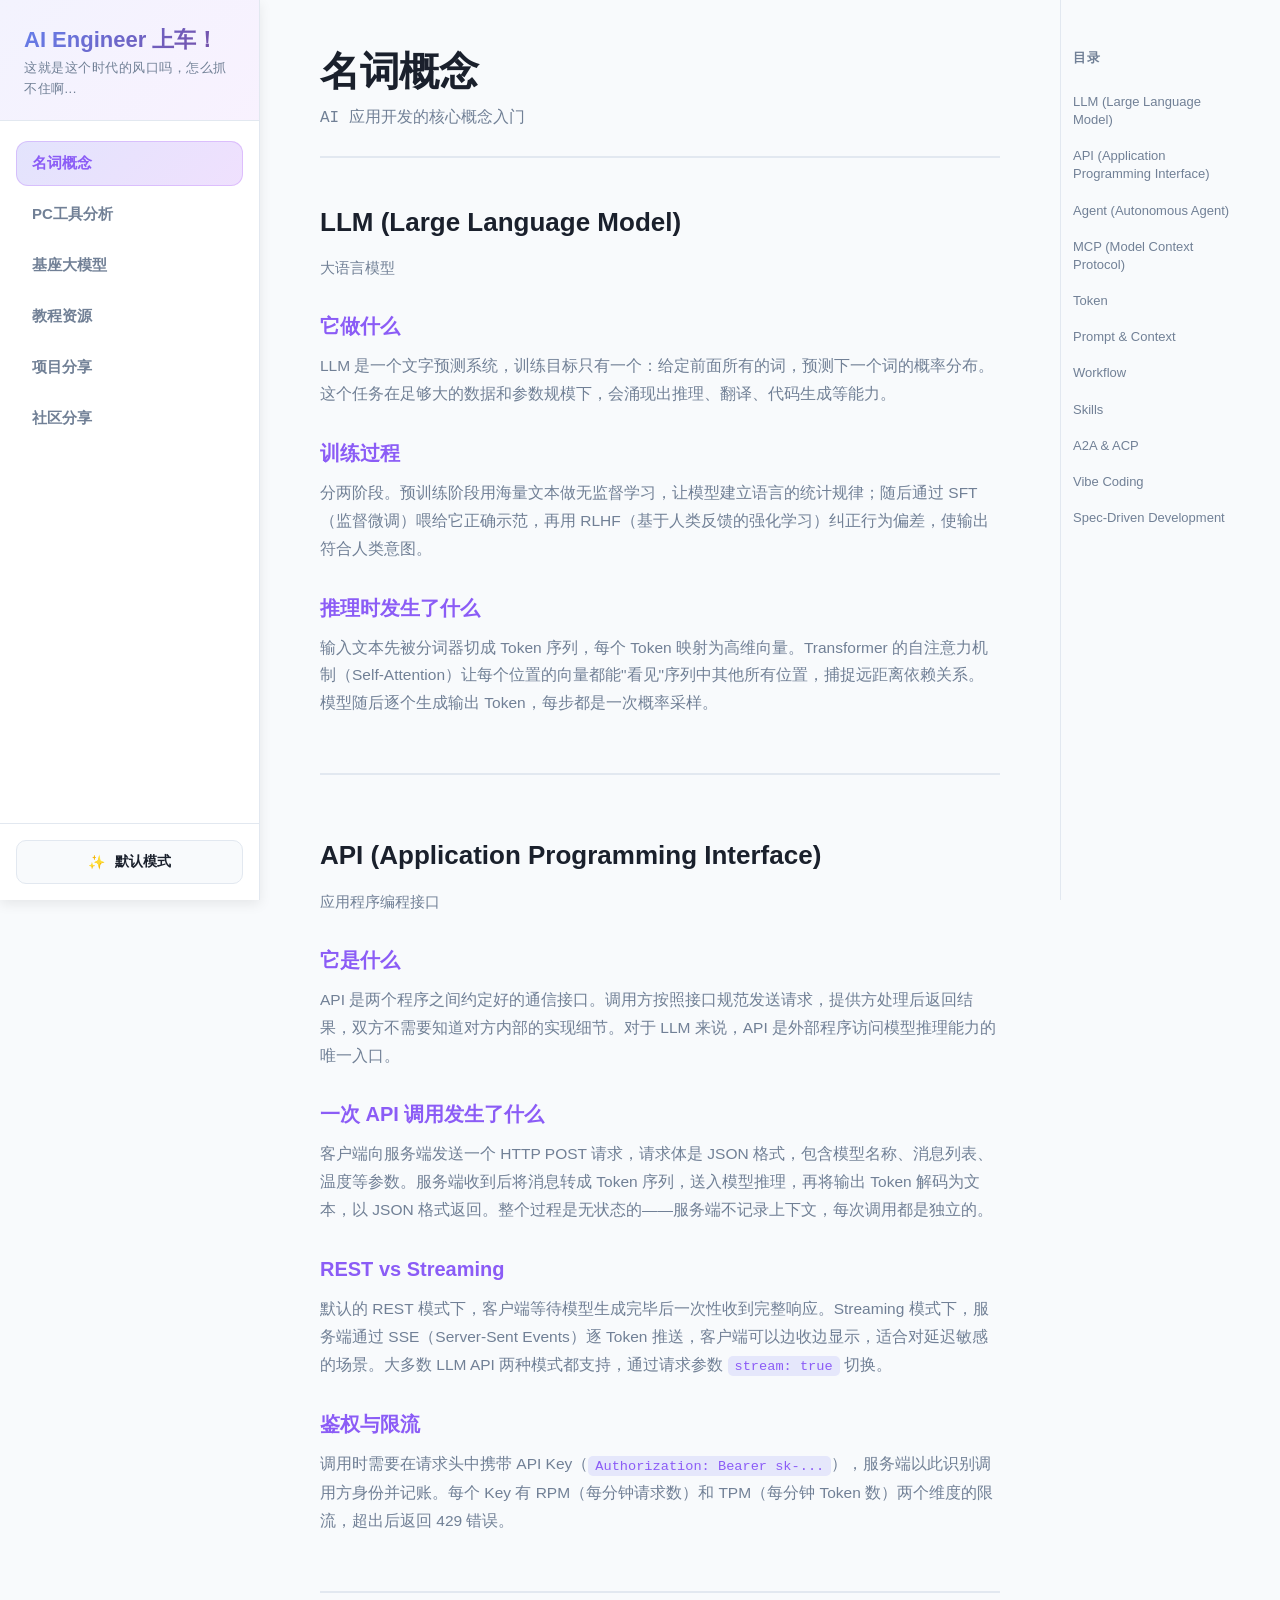
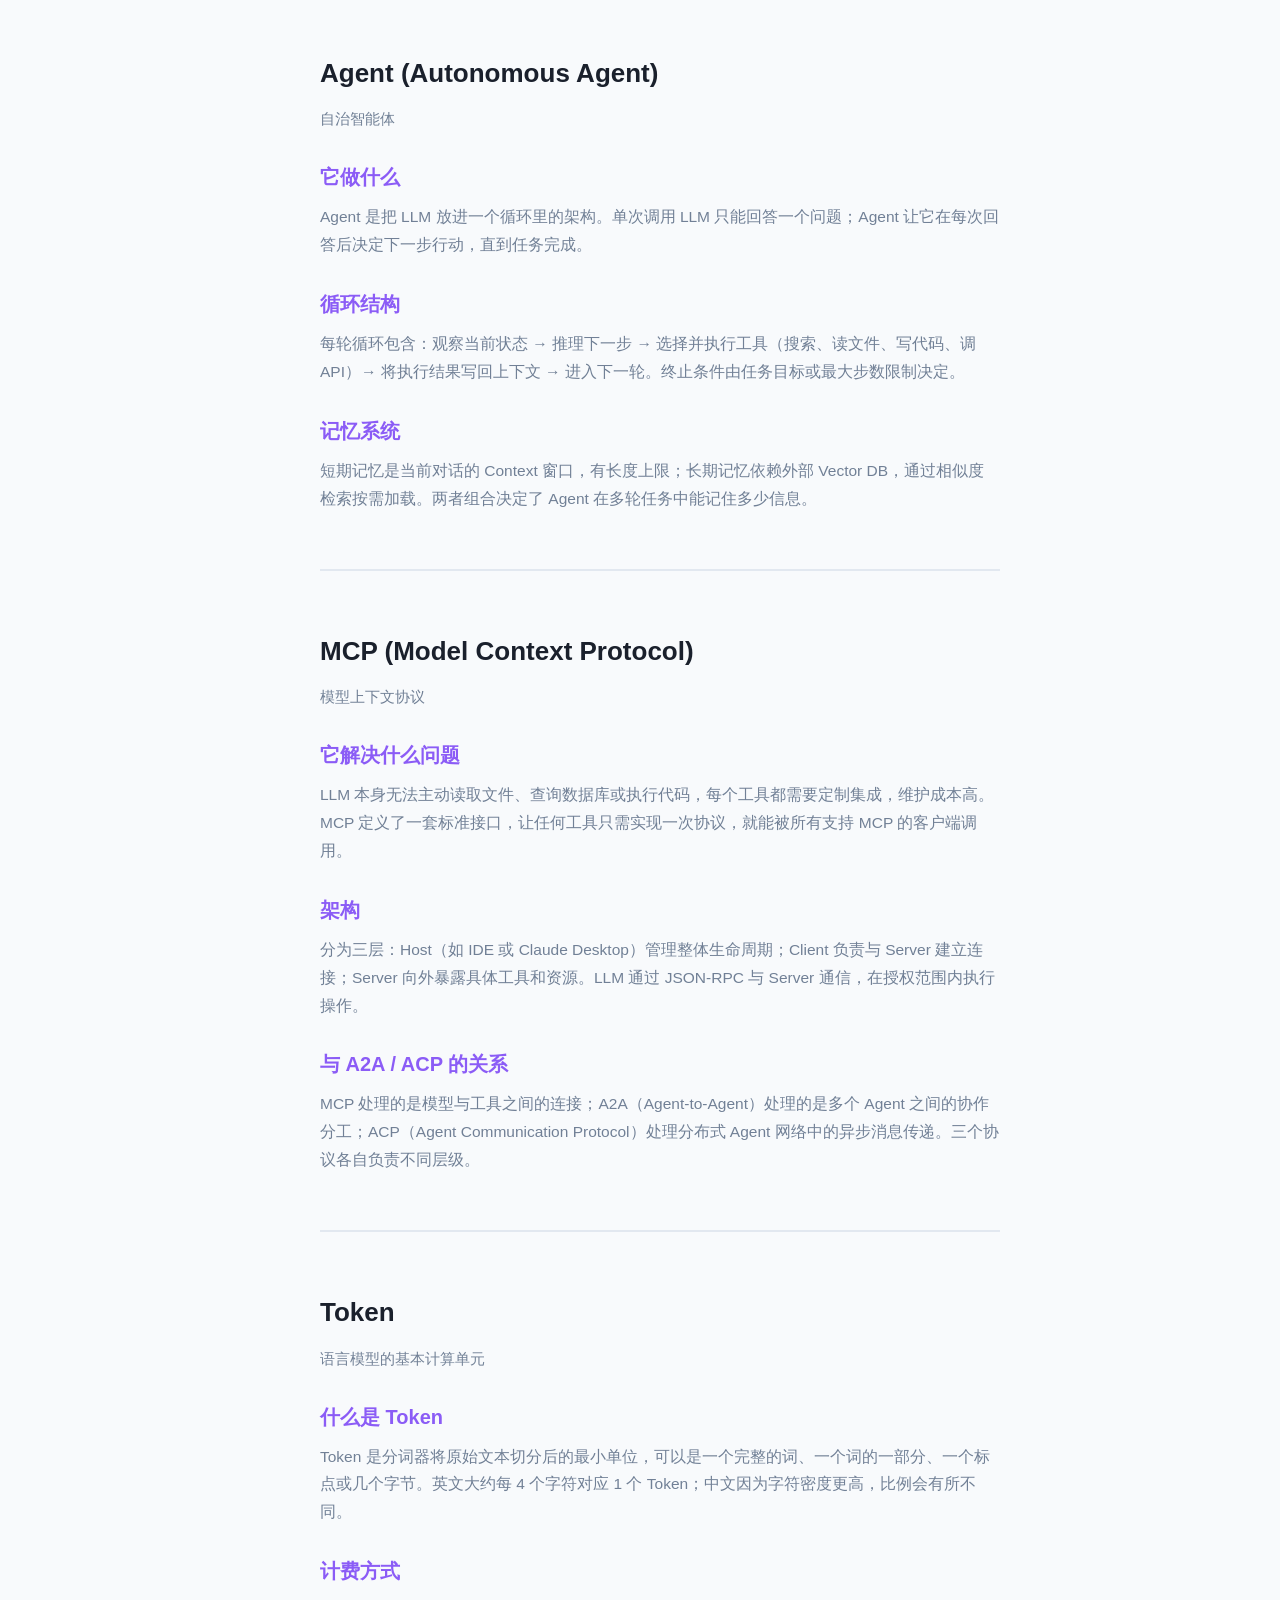
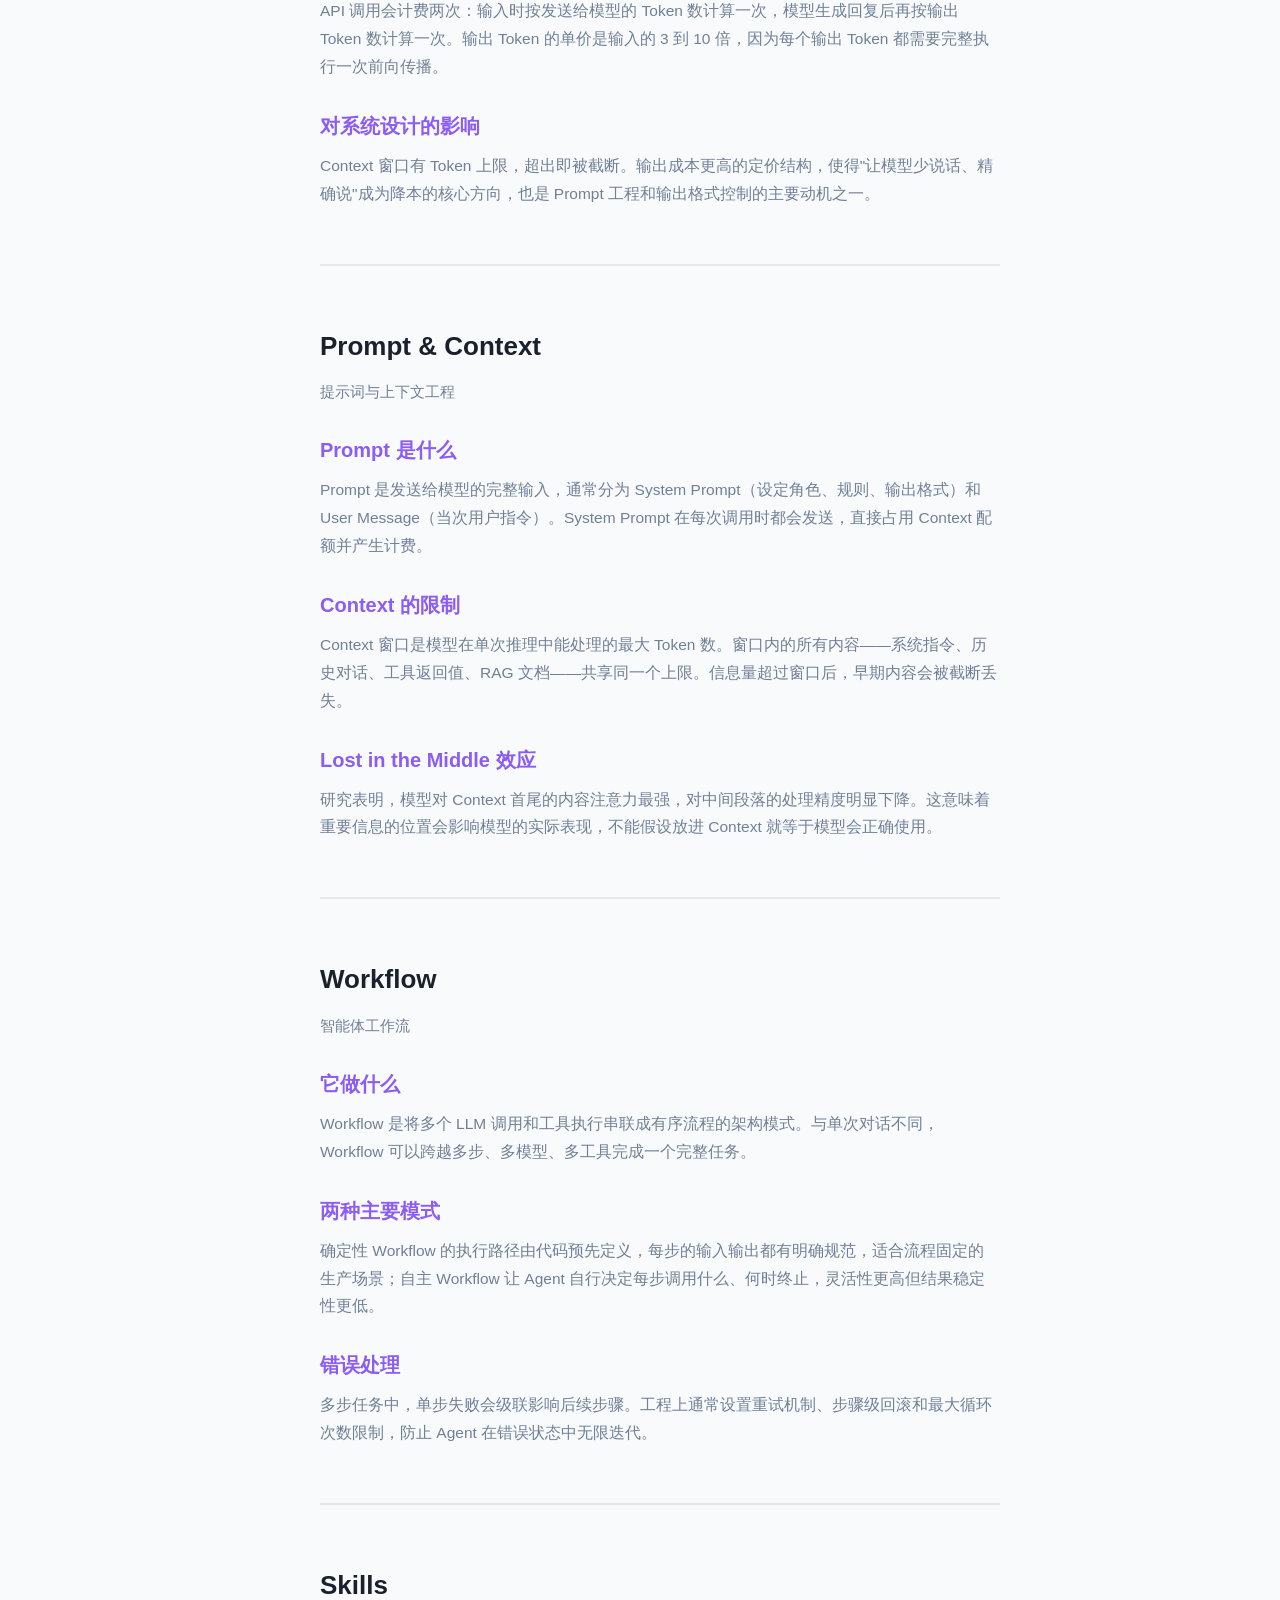
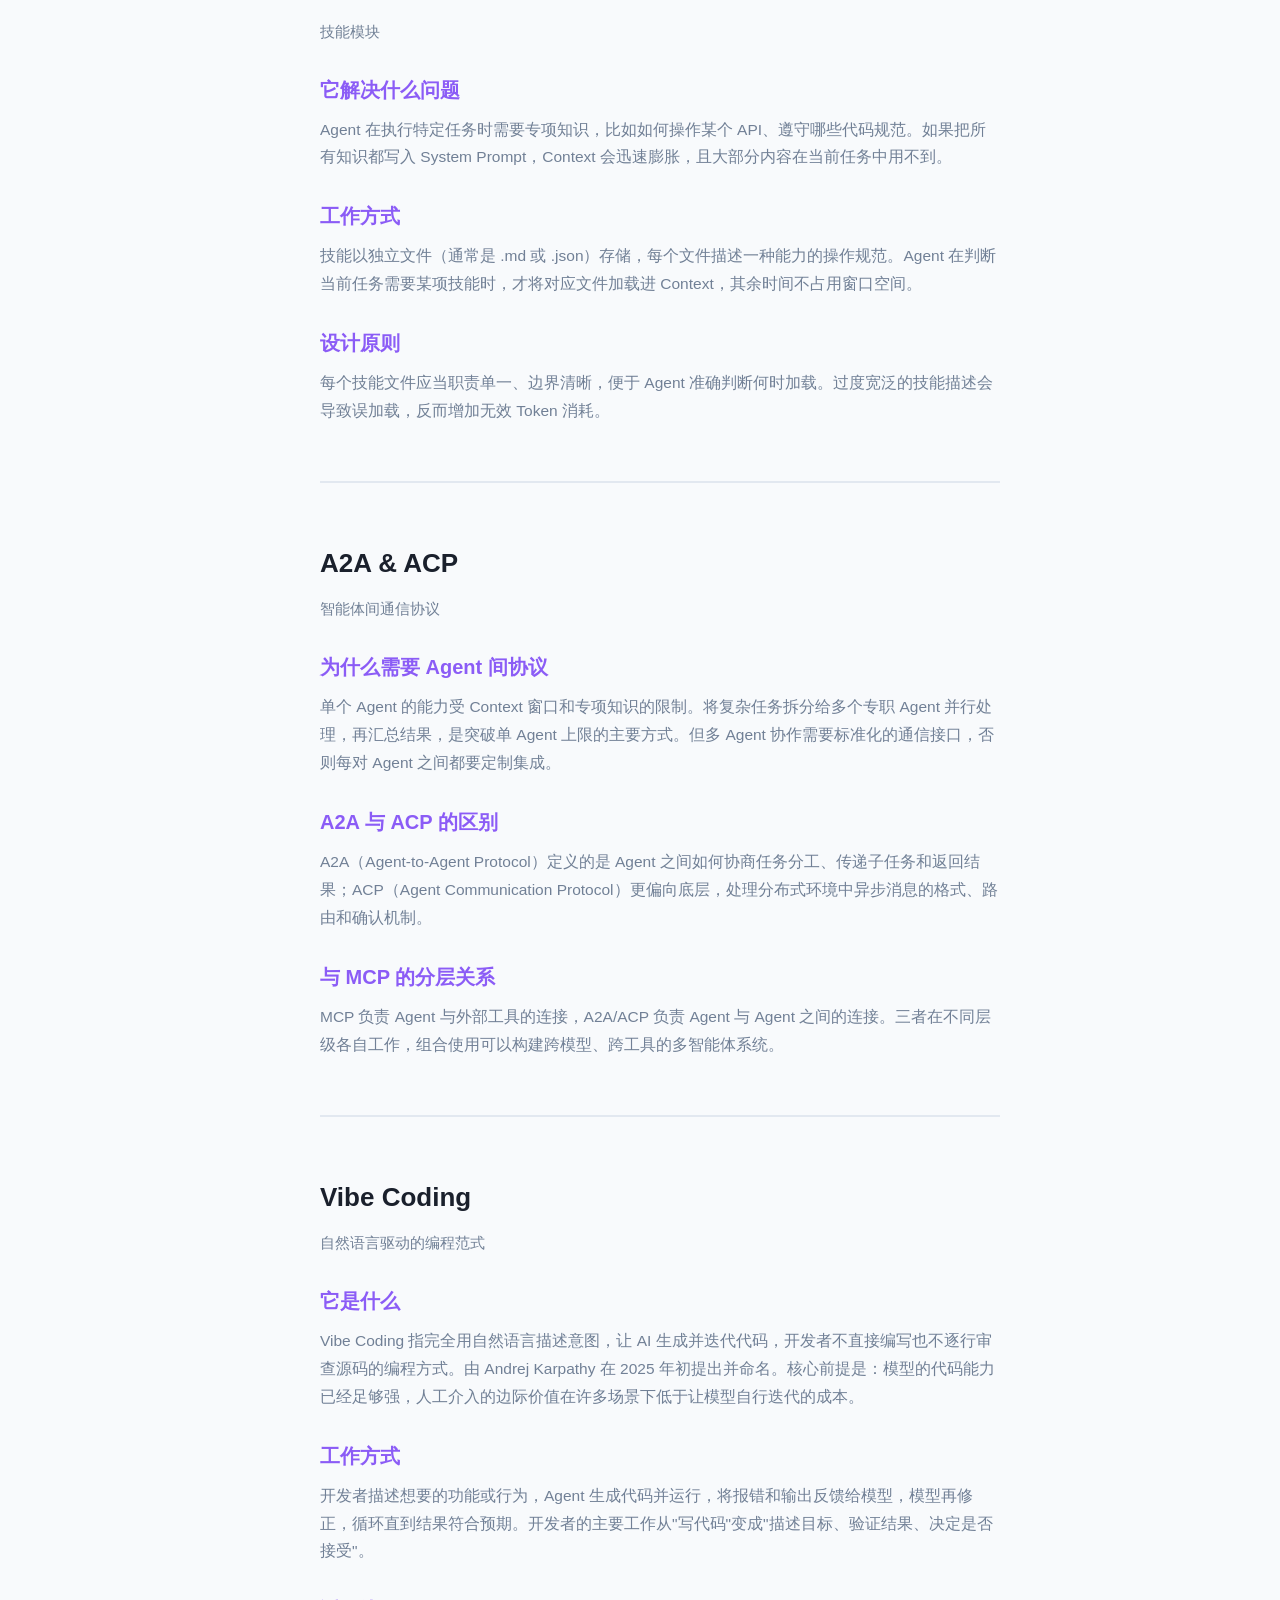
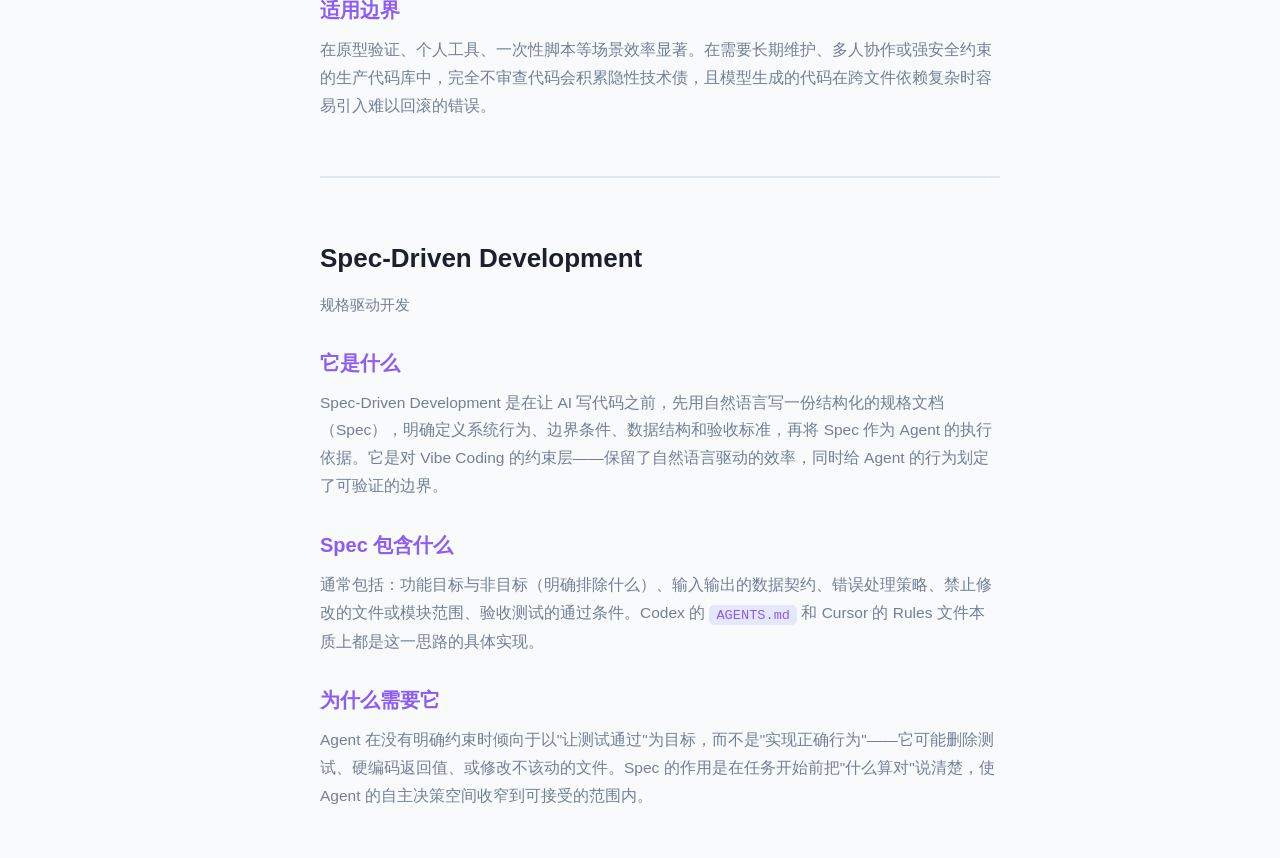
==== commit 7ca46b15: "Add files via upload" ====
--- a/index.html
+++ b/index.html
@@ -1,1630 +1,2547 @@
-<!DOCTYPE html>
-<html lang="zh-CN">
-
-<head>
-    <meta charset="UTF-8">
-    <meta name="viewport" content="width=device-width, initial-scale=1.0, maximum-scale=1.0, user-scalable=no">
-    <title>AI Engineer 上车</title>
-    <style>
-        /* 全局变量定义：现代化配色系统 */
-        :root {
-            /* 浅色模式（默认） */
-            --bg-primary: linear-gradient(135deg, #667eea 0%, #764ba2 100%);
-            --bg-secondary: #F8FAFC;
-            --card-bg: #FFFFFF;
-            --card-hover: #FAFBFC;
-            --text-primary: #1A202C;
-            --text-secondary: #718096;
-            --accent-blue: #3B82F6;
-            --accent-purple: #8B5CF6;
-            --accent-green: #10B981;
-            --accent-orange: #F59E0B;
-            --border-light: #E2E8F0;
-            --shadow-sm: 0 1px 3px rgba(0, 0, 0, 0.05);
-            --shadow-md: 0 4px 12px rgba(0, 0, 0, 0.08);
-            --shadow-lg: 0 10px 30px rgba(0, 0, 0, 0.12);
-
-            /* 兼容旧变量 */
-            --bg-color: var(--bg-secondary);
-            --text-main: var(--text-primary);
-            --border-color: var(--border-light);
-            --accent-color: var(--accent-blue);
-
-            --font-sans: -apple-system, BlinkMacSystemFont, "Segoe UI", Roboto, "Helvetica Neue", Arial, sans-serif;
-            --font-mono: ui-monospace, SFMono-Regular, Menlo, Monaco, Consolas, "Liberation Mono", "Courier New", monospace;
-        }
-
-        /* 深色模式 */
-        @media (prefers-color-scheme: dark) {
-            :root {
-                --bg-primary: linear-gradient(135deg, #1e3a8a 0%, #4c1d95 100%);
-                --bg-secondary: #0F172A;
-                --card-bg: #1E293B;
-                --card-hover: #334155;
-                --text-primary: #F1F5F9;
-                --text-secondary: #94A3B8;
-                --accent-blue: #60A5FA;
-                --accent-purple: #A78BFA;
-                --accent-green: #34D399;
-                --accent-orange: #FBBF24;
-                --border-light: #334155;
-                --shadow-sm: 0 1px 3px rgba(0, 0, 0, 0.3);
-                --shadow-md: 0 4px 12px rgba(0, 0, 0, 0.4);
-                --shadow-lg: 0 10px 30px rgba(0, 0, 0, 0.5);
-            }
-        }
-
-        * {
-            box-sizing: border-box;
-            margin: 0;
-            padding: 0;
-        }
-
-        body {
-            font-family: var(--font-sans);
-            background-color: var(--bg-color);
-            color: var(--text-main);
-            line-height: 1.6;
-            padding-top: 60px;
-        }
-
-        /* 顶部导航栏 (Tab) - 毛玻璃效果 */
-        .nav-tabs {
-            position: fixed;
-            top: 0;
-            left: 0;
-            width: 100%;
-            height: 60px;
-            background: rgba(255, 255, 255, 0.85);
-            backdrop-filter: blur(10px);
-            -webkit-backdrop-filter: blur(10px);
-            border-bottom: 1px solid rgba(0, 0, 0, 0.05);
-            display: flex;
-            z-index: 1000;
-            box-shadow: var(--shadow-sm);
-            transition: all 0.3s ease;
-        }
-
-        @media (prefers-color-scheme: dark) {
-            .nav-tabs {
-                background: rgba(30, 41, 59, 0.85);
-                border-bottom: 1px solid rgba(255, 255, 255, 0.05);
-            }
-        }
-
-        .nav-btn {
-            flex: 1;
-            background: none;
-            border: none;
-            font-size: 0.95rem;
-            color: var(--text-secondary);
-            cursor: pointer;
-            transition: all 0.3s ease;
-            font-weight: 500;
-            position: relative;
-            overflow: hidden;
-        }
-
-        .nav-btn:hover {
-            color: var(--text-primary);
-            background: rgba(0, 0, 0, 0.02);
-        }
-
-        @media (prefers-color-scheme: dark) {
-            .nav-btn:hover {
-                background: rgba(255, 255, 255, 0.05);
-            }
-        }
-
-        .nav-btn.active {
-            color: var(--accent-blue);
-            font-weight: 600;
-        }
-
-        .nav-btn.active::after {
-            content: '';
-            position: absolute;
-            bottom: 0;
-            left: 50%;
-            transform: translateX(-50%);
-            width: 60%;
-            height: 3px;
-            background: linear-gradient(90deg, var(--accent-blue), var(--accent-purple));
-            border-radius: 3px 3px 0 0;
-            animation: slideIn 0.3s ease;
-        }
-
-        @keyframes slideIn {
-            from {
-                width: 0;
-                opacity: 0;
-            }
-
-            to {
-                width: 60%;
-                opacity: 1;
-            }
-        }
-
-        /* 页面主容器 */
-        .container {
-            max-width: 900px;
-            margin: 0 auto;
-            padding: 30px 20px;
-        }
-
-        header {
-            margin-bottom: 40px;
-            border-left: 4px solid var(--accent-color);
-            padding-left: 15px;
-        }
-
-        /* 字体优化 - 提升可读性 */
-        h1 {
-            font-size: 2rem;
-            font-weight: 700;
-            margin-bottom: 8px;
-            color: var(--text-primary);
-            line-height: 1.2;
-        }
-
-        h2 {
-            font-size: 1.5rem;
-            font-weight: 600;
-            line-height: 1.3;
-        }
-
-        h3 {
-            font-size: 1.25rem;
-            font-weight: 600;
-            line-height: 1.4;
-        }
-
-        h4 {
-            font-size: 1rem;
-            font-weight: 500;
-            line-height: 1.5;
-        }
-
-        .subtitle {
-            font-size: 0.95rem;
-            color: var(--text-secondary);
-            font-family: var(--font-mono);
-            line-height: 1.6;
-        }
-
-        /* 正文 */
-        p {
-            font-size: 0.95rem;
-            line-height: 1.7;
-        }
-
-        /* 代码样式 */
-        code {
-            font-family: var(--font-mono);
-            background: rgba(99, 102, 241, 0.1);
-            padding: 2px 6px;
-            border-radius: 4px;
-            font-size: 0.9em;
-            color: var(--accent-purple);
-        }
-
-        /* 链接样式 */
-        a {
-            color: var(--accent-blue);
-            text-decoration: underline;
-            text-underline-offset: 3px;
-            transition: color 0.2s ease;
-        }
-
-        a:hover {
-            color: var(--accent-purple);
-        }
-
-        /* 焦点状态 */
-        :focus-visible {
-            outline: 2px solid var(--accent-blue);
-            outline-offset: 2px;
-            border-radius: 4px;
-        }
-
-        /* 选项卡内容区 */
-        .tab-content {
-            display: none;
-        }
-
-        .tab-content.active {
-            display: block;
-            animation: fadeIn 0.3s ease;
-        }
-
-        @keyframes fadeIn {
-            from {
-                opacity: 0;
-                transform: translateY(5px);
-            }
-
-            to {
-                opacity: 1;
-                transform: translateY(0);
-            }
-        }
-
-        /* ================= 核心折叠面板组件 (Accordion) - 现代化卡片 ================= */
-        details.tech-card {
-            background: var(--card-bg);
-            border: 1px solid var(--border-light);
-            border-radius: 12px;
-            margin-bottom: 20px;
-            transition: all 0.3s cubic-bezier(0.4, 0, 0.2, 1);
-            box-shadow: var(--shadow-md);
-            overflow: hidden;
-            position: relative;
-        }
-
-        details.tech-card::before {
-            content: '';
-            position: absolute;
-            top: 0;
-            left: 0;
-            width: 100%;
-            height: 100%;
-            background: linear-gradient(135deg, rgba(99, 102, 241, 0.03) 0%, rgba(168, 85, 247, 0.03) 100%);
-            opacity: 0;
-            transition: opacity 0.3s ease;
-            pointer-events: none;
-        }
-
-        details.tech-card:hover {
-            box-shadow: var(--shadow-lg);
-            transform: translateY(-2px);
-            border-color: var(--accent-purple);
-        }
-
-        details.tech-card:hover::before {
-            opacity: 1;
-        }
-
-        details.tech-card[open] {
-            box-shadow: var(--shadow-lg);
-            border-color: var(--accent-blue);
-            background: var(--card-hover);
-        }
-
-        details.tech-card[open] summary {
-            border-bottom: 1px solid rgba(0, 0, 0, 0.05);
-        }
-
-        @media (prefers-color-scheme: dark) {
-            details.tech-card[open] summary {
-                border-bottom: 1px solid rgba(255, 255, 255, 0.05);
-            }
-        }
-
-        /* 折叠状态（可见部分） */
-        details.tech-card summary {
-            padding: 24px;
-            cursor: pointer;
-            list-style: none;
-            display: flex;
-            justify-content: space-between;
-            align-items: center;
-            transition: all 0.3s ease;
-            position: relative;
-        }
-
-        details.tech-card summary::-webkit-details-marker {
-            display: none;
-            /* 隐藏默认三角图标 */
-        }
-
-        /* 自定义折叠指示器 - 现代化图标 */
-        details.tech-card summary::after {
-            content: "›";
-            font-family: var(--font-mono);
-            font-size: 1.8rem;
-            color: var(--accent-purple);
-            margin-left: 15px;
-            transition: transform 0.3s ease;
-            font-weight: bold;
-            transform: rotate(90deg);
-        }
-
-        details.tech-card[open] summary::after {
-            content: "‹";
-            transform: rotate(-90deg);
-            color: var(--accent-blue);
-        }
-
-        .summary-info h3 {
-            font-size: 1.3rem;
-            margin-bottom: 6px;
-            display: flex;
-            align-items: center;
-            gap: 12px;
-            color: var(--text-primary);
-            font-weight: 600;
-        }
-
-        .summary-info p {
-            font-size: 0.95rem;
-            color: var(--text-secondary);
-            line-height: 1.5;
-        }
-
-        /* 展开状态（详细内容部分） */
-        .details-content {
-            padding: 0 24px 24px 24px;
-            border-top: 1px solid var(--border-light);
-            margin-top: 0;
-            padding-top: 24px;
-            animation: contentFadeIn 0.4s ease;
-        }
-
-        @keyframes contentFadeIn {
-            from {
-                opacity: 0;
-                transform: translateY(-10px);
-            }
-
-            to {
-                opacity: 1;
-                transform: translateY(0);
-            }
-        }
-
-        .details-content h4 {
-            font-size: 1rem;
-            color: var(--accent-blue);
-            margin-bottom: 8px;
-            text-transform: uppercase;
-            letter-spacing: 0.5px;
-            font-weight: 600;
-        }
-
-        .details-content p {
-            font-size: 0.95rem;
-            color: var(--text-secondary);
-            margin-bottom: 16px;
-            line-height: 1.7;
-            text-align: justify;
-        }
-
-        .details-content p:last-child {
-            margin-bottom: 0;
-        }
-
-        /* 标签样式 - 现代化徽章 */
-        .badge {
-            font-size: 0.75rem;
-            padding: 4px 10px;
-            border-radius: 20px;
-            font-family: var(--font-mono);
-            font-weight: 600;
-            border: none;
-            color: white;
-            display: inline-block;
-            transition: all 0.3s ease;
-            box-shadow: 0 2px 8px rgba(0, 0, 0, 0.1);
-            position: relative;
-            overflow: hidden;
-        }
-
-        .badge::before {
-            content: '';
-            position: absolute;
-            top: 0;
-            left: 0;
-            width: 100%;
-            height: 100%;
-            background: linear-gradient(135deg, rgba(255, 255, 255, 0.2) 0%, rgba(255, 255, 255, 0) 100%);
-            opacity: 0.5;
-        }
-
-        /* 开源徽章 - 绿色渐变 */
-        .badge.open {
-            background: linear-gradient(135deg, #10B981, #059669);
-            box-shadow: 0 2px 8px rgba(16, 185, 129, 0.3);
-        }
-
-        /* 闭源徽章 - 蓝色渐变 */
-        .badge.closed {
-            background: linear-gradient(135deg, #3B82F6, #2563EB);
-            box-shadow: 0 2px 8px rgba(59, 130, 246, 0.3);
-        }
-
-        /* 新增：热门标签 */
-        .badge.hot {
-            background: linear-gradient(135deg, #F59E0B, #D97706);
-            box-shadow: 0 2px 8px rgba(245, 158, 11, 0.3);
-            animation: pulse 2s infinite;
-        }
-
-        @keyframes pulse {
-            0% {
-                box-shadow: 0 2px 8px rgba(245, 158, 11, 0.3);
-            }
-
-            50% {
-                box-shadow: 0 2px 16px rgba(245, 158, 11, 0.5);
-            }
-
-            100% {
-                box-shadow: 0 2px 8px rgba(245, 158, 11, 0.3);
-            }
-        }
-
-        .badge:hover {
-            transform: translateY(-2px);
-            box-shadow: 0 4px 12px rgba(0, 0, 0, 0.2);
-        }
-
-        /* 页面加载动画 */
-        .fade-in-up {
-            opacity: 0;
-            transform: translateY(20px);
-            animation: fadeInUp 0.6s ease forwards;
-        }
-
-        @keyframes fadeInUp {
-            to {
-                opacity: 1;
-                transform: translateY(0);
-            }
-        }
-
-        /* 大模型内部列表样式 - 优化 */
-        .model-list {
-            display: flex;
-            flex-direction: column;
-            gap: 16px;
-        }
-
-        .model-item {
-            background: var(--card-bg);
-            padding: 16px 20px;
-            border-radius: 8px;
-            border-left: 4px solid var(--accent-blue);
-            transition: all 0.3s ease;
-            box-shadow: var(--shadow-sm);
-        }
-
-        .model-item:hover {
-            transform: translateX(4px);
-            box-shadow: var(--shadow-md);
-            border-left-color: var(--accent-purple);
-        }
-
-        .model-item h5 {
-            font-size: 1.05rem;
-            margin-bottom: 6px;
-            display: flex;
-            align-items: center;
-            gap: 10px;
-            color: var(--text-primary);
-        }
-
-        .model-item p {
-            font-size: 0.9rem;
-            margin-bottom: 0;
-            color: var(--text-secondary);
-            line-height: 1.6;
-        }
-
-        /* 厂商生态系统样式 */
-        .vendor-ecosystem {
-            display: flex;
-            flex-direction: column;
-            gap: 16px;
-        }
-
-        .vendor-item {
-            background: var(--card-bg);
-            padding: 16px 20px;
-            border-radius: 8px;
-            border-left: 4px solid var(--accent-green);
-            transition: all 0.3s ease;
-            box-shadow: var(--shadow-sm);
-        }
-
-        .vendor-item:hover {
-            transform: translateX(4px);
-            box-shadow: var(--shadow-md);
-            border-left-color: var(--accent-orange);
-        }
-
-        .vendor-item h5 {
-            font-size: 1.05rem;
-            margin-bottom: 6px;
-            display: flex;
-            align-items: center;
-            gap: 10px;
-            color: var(--text-primary);
-        }
-
-        .vendor-item p {
-            font-size: 0.9rem;
-            margin-bottom: 0;
-            color: var(--text-secondary);
-            line-height: 1.6;
-        }
-
-        /* 定价表格样式 */
-        .pricing-table {
-            overflow-x: auto;
-            margin: 20px 0;
-        }
-
-        .pricing-table table {
-            width: 100%;
-            border-collapse: collapse;
-            border-radius: 8px;
-            overflow: hidden;
-            box-shadow: var(--shadow-sm);
-        }
-
-        .pricing-table thead {
-            background: linear-gradient(135deg, var(--accent-blue), var(--accent-purple));
-            color: white;
-        }
-
-        .pricing-table th {
-            padding: 14px 16px;
-            text-align: left;
-            font-weight: 600;
-            font-size: 0.95rem;
-        }
-
-        .pricing-table tbody tr {
-            border-bottom: 1px solid var(--border-light);
-            transition: background-color 0.2s ease;
-        }
-
-        .pricing-table tbody tr:nth-child(even) {
-            background-color: rgba(0, 0, 0, 0.02);
-        }
-
-        @media (prefers-color-scheme: dark) {
-            .pricing-table tbody tr:nth-child(even) {
-                background-color: rgba(255, 255, 255, 0.02);
-            }
-        }
-
-        .pricing-table tbody tr:hover {
-            background-color: rgba(99, 102, 241, 0.05);
-        }
-
-        .pricing-table td {
-            padding: 12px 16px;
-            font-size: 0.9rem;
-            color: var(--text-secondary);
-        }
-
-        .pricing-table td:first-child {
-            font-weight: 500;
-            color: var(--text-primary);
-        }
-
-        .pricing-table .price {
-            font-weight: 600;
-            color: var(--accent-green);
-        }
-
-        .pricing-table .tokens {
-            font-family: var(--font-mono);
-            color: var(--accent-purple);
-        }
-
-        /* 开源模型对比表格样式 */
-        .opensource-table {
-            overflow-x: auto;
-            margin: 20px 0;
-        }
-
-        .opensource-table table {
-            width: 100%;
-            border-collapse: collapse;
-            border-radius: 8px;
-            overflow: hidden;
-            box-shadow: var(--shadow-sm);
-        }
-
-        .opensource-table thead {
-            background: linear-gradient(135deg, var(--accent-green), var(--accent-blue));
-            color: white;
-        }
-
-        .opensource-table th {
-            padding: 14px 16px;
-            text-align: left;
-            font-weight: 600;
-            font-size: 0.95rem;
-        }
-
-        .opensource-table tbody tr {
-            border-bottom: 1px solid var(--border-light);
-            transition: background-color 0.2s ease;
-        }
-
-        .opensource-table tbody tr:nth-child(even) {
-            background-color: rgba(0, 0, 0, 0.02);
-        }
-
-        @media (prefers-color-scheme: dark) {
-            .opensource-table tbody tr:nth-child(even) {
-                background-color: rgba(255, 255, 255, 0.02);
-            }
-        }
-
-        .opensource-table tbody tr:hover {
-            background-color: rgba(16, 185, 129, 0.05);
-        }
-
-        .opensource-table td {
-            padding: 12px 16px;
-            font-size: 0.9rem;
-            color: var(--text-secondary);
-        }
-
-        .opensource-table td:first-child {
-            font-weight: 500;
-            color: var(--text-primary);
-        }
-
-        .opensource-table .license {
-            font-family: var(--font-mono);
-            color: var(--accent-orange);
-        }
-
-        .opensource-table .size {
-            font-family: var(--font-mono);
-            color: var(--accent-purple);
-        }
-
-        /* 模型获取渠道样式 */
-        .distribution-channels {
-            display: flex;
-            flex-direction: column;
-            gap: 16px;
-        }
-
-        .channel-item {
-            background: var(--card-bg);
-            padding: 16px 20px;
-            border-radius: 8px;
-            border-left: 4px solid var(--accent-orange);
-            transition: all 0.3s ease;
-            box-shadow: var(--shadow-sm);
-        }
-
-        .channel-item:hover {
-            transform: translateX(4px);
-            box-shadow: var(--shadow-md);
-            border-left-color: var(--accent-blue);
-        }
-
-        .channel-item h5 {
-            font-size: 1.05rem;
-            margin-bottom: 6px;
-            display: flex;
-            align-items: center;
-            gap: 10px;
-            color: var(--text-primary);
-        }
-
-        .channel-item p {
-            font-size: 0.9rem;
-            margin-bottom: 0;
-            color: var(--text-secondary);
-            line-height: 1.6;
-        }
-
-        /* 图标样式 */
-        .icon {
-            width: 24px;
-            height: 24px;
-            display: inline-block;
-            vertical-align: middle;
-            margin-right: 8px;
-            color: var(--accent-purple);
-        }
-
-        .icon-robot {
-            color: var(--accent-blue);
-        }
-
-        .icon-tool {
-            color: var(--accent-green);
-        }
-
-        .icon-book {
-            color: var(--accent-orange);
-        }
-
-        .icon-cloud {
-            color: var(--accent-purple);
-        }
-
-        /* ================= 响应式设计 ================= */
-        /* 平板 */
-        @media (max-width: 768px) {
-            .container {
-                padding: 20px 15px;
-            }
-
-            h1 {
-                font-size: 1.5rem;
-            }
-
-            .nav-btn {
-                font-size: 0.85rem;
-                height: 50px;
-            }
-
-            .nav-tabs {
-                height: 50px;
-            }
-
-            details.tech-card summary {
-                padding: 18px;
-            }
-
-            .summary-info h3 {
-                font-size: 1.1rem;
-            }
-
-            .details-content {
-                padding: 0 18px 18px 18px;
-            }
-
-            .model-item {
-                padding: 14px 16px;
-            }
-        }
-
-        /* 手机 */
-        @media (max-width: 480px) {
-            .container {
-                padding: 15px 12px;
-            }
-
-            h1 {
-                font-size: 1.3rem;
-            }
-
-            .subtitle {
-                font-size: 0.85rem;
-            }
-
-            .nav-tabs {
-                height: 45px;
-            }
-
-            .nav-btn {
-                font-size: 0.8rem;
-                padding: 0 5px;
-            }
-
-            details.tech-card summary {
-                padding: 15px;
-            }
-
-            .summary-info h3 {
-                font-size: 1rem;
-                gap: 8px;
-            }
-
-            .icon {
-                width: 20px;
-                height: 20px;
-                margin-right: 6px;
-            }
-
-            .summary-info p {
-                font-size: 0.85rem;
-            }
-
-            .badge {
-                font-size: 0.7rem;
-                padding: 3px 8px;
-            }
-
-            .details-content h4 {
-                font-size: 0.9rem;
-            }
-
-            .details-content p {
-                font-size: 0.85rem;
-            }
-
-            .model-item {
-                padding: 12px 14px;
-            }
-
-            .model-item h5 {
-                font-size: 0.95rem;
-            }
-
-            .model-item p {
-                font-size: 0.8rem;
-            }
-        }
-    </style>
-</head>
-
-<body>
-
-    <div class="nav-tabs">
-        <button class="nav-btn active" onclick="switchTab('tab1', this)">名词概念</button>
-        <button class="nav-btn" onclick="switchTab('tab2', this)">PC工具分析</button>
-        <button class="nav-btn" onclick="switchTab('tab3', this)">基座大模型</button>
-    </div>
-
-    <div class="container">
-        <header>
-            <h1>AI Engineer 上车！</h1>
-            <p class="subtitle">这就是这个时代的风口吗，怎么抓不住啊...</p>
-        </header>
-
-        <div id="tab1" class="tab-content active">
-            <details class="tech-card">
-                <summary>
-                    <div class="summary-info">
-                        <h3>LLM (Large Language Model)</h3>
-                        <p>大语言模型</p>
-                    </div>
-                </summary>
-                <div class="details-content">
-                    <h4>它做什么</h4>
-                    <p>LLM 是一个文字预测系统，训练目标只有一个：给定前面所有的词，预测下一个词的概率分布。这个任务在足够大的数据和参数规模下，会涌现出推理、翻译、代码生成等能力。</p>
-                    <h4>训练过程</h4>
-                    <p>分两阶段。预训练阶段用海量文本做无监督学习，让模型建立语言的统计规律；随后通过 SFT（监督微调）喂给它正确示范，再用 RLHF（基于人类反馈的强化学习）纠正行为偏差，使输出符合人类意图。
-                    </p>
-                    <h4>推理时发生了什么</h4>
-                    <p>输入文本先被分词器切成 Token 序列，每个 Token 映射为高维向量。Transformer
-                        的自注意力机制（Self-Attention）让每个位置的向量都能"看见"序列中其他所有位置，捕捉远距离依赖关系。模型随后逐个生成输出 Token，每步都是一次概率采样。</p>
-                </div>
-            </details>
-
-            <details class="tech-card">
-                <summary>
-                    <div class="summary-info">
-                        <h3>API (Application Programming Interface)</h3>
-                        <p>应用程序编程接口</p>
-                    </div>
-                </summary>
-                <div class="details-content">
-                    <h4>它是什么</h4>
-                    <p>API 是两个程序之间约定好的通信接口。调用方按照接口规范发送请求，提供方处理后返回结果，双方不需要知道对方内部的实现细节。对于 LLM 来说，API 是外部程序访问模型推理能力的唯一入口。
-                    </p>
-                    <h4>一次 API 调用发生了什么</h4>
-                    <p>客户端向服务端发送一个 HTTP POST 请求，请求体是 JSON 格式，包含模型名称、消息列表、温度等参数。服务端收到后将消息转成 Token 序列，送入模型推理，再将输出 Token
-                        解码为文本，以 JSON 格式返回。整个过程是无状态的——服务端不记录上下文，每次调用都是独立的。</p>
-                    <h4>REST vs Streaming</h4>
-                    <p>默认的 REST 模式下，客户端等待模型生成完毕后一次性收到完整响应。Streaming 模式下，服务端通过 SSE（Server-Sent Events）逐 Token
-                        推送，客户端可以边收边显示，适合对延迟敏感的场景。大多数 LLM API 两种模式都支持，通过请求参数 <code>stream: true</code> 切换。</p>
-                    <h4>鉴权与限流</h4>
-                    <p>调用时需要在请求头中携带 API Key（<code>Authorization: Bearer sk-...</code>），服务端以此识别调用方身份并记账。每个 Key 有
-                        RPM（每分钟请求数）和 TPM（每分钟 Token 数）两个维度的限流，超出后返回 429 错误。</p>
-                </div>
-            </details>
-
-            <details class="tech-card">
-                <summary>
-                    <div class="summary-info">
-                        <h3>Agent (Autonomous Agent)</h3>
-                        <p>自治智能体</p>
-                    </div>
-                </summary>
-                <div class="details-content">
-                    <h4>它做什么</h4>
-                    <p>Agent 是把 LLM 放进一个循环里的架构。单次调用 LLM 只能回答一个问题；Agent 让它在每次回答后决定下一步行动，直到任务完成。</p>
-                    <h4>循环结构</h4>
-                    <p>每轮循环包含：观察当前状态 → 推理下一步 → 选择并执行工具（搜索、读文件、写代码、调 API）→ 将执行结果写回上下文 → 进入下一轮。终止条件由任务目标或最大步数限制决定。</p>
-                    <h4>记忆系统</h4>
-                    <p>短期记忆是当前对话的 Context 窗口，有长度上限；长期记忆依赖外部 Vector DB，通过相似度检索按需加载。两者组合决定了 Agent 在多轮任务中能记住多少信息。</p>
-                </div>
-            </details>
-
-            <details class="tech-card">
-                <summary>
-                    <div class="summary-info">
-                        <h3>MCP (Model Context Protocol)</h3>
-                        <p>模型上下文协议</p>
-                    </div>
-                </summary>
-                <div class="details-content">
-                    <h4>它解决什么问题</h4>
-                    <p>LLM 本身无法主动读取文件、查询数据库或执行代码，每个工具都需要定制集成，维护成本高。MCP 定义了一套标准接口，让任何工具只需实现一次协议，就能被所有支持 MCP 的客户端调用。</p>
-                    <h4>架构</h4>
-                    <p>分为三层：Host（如 IDE 或 Claude Desktop）管理整体生命周期；Client 负责与 Server 建立连接；Server 向外暴露具体工具和资源。LLM 通过
-                        JSON-RPC 与 Server 通信，在授权范围内执行操作。</p>
-                    <h4>与 A2A / ACP 的关系</h4>
-                    <p>MCP 处理的是模型与工具之间的连接；A2A（Agent-to-Agent）处理的是多个 Agent 之间的协作分工；ACP（Agent Communication Protocol）处理分布式
-                        Agent 网络中的异步消息传递。三个协议各自负责不同层级。</p>
-                </div>
-            </details>
-
-            <details class="tech-card">
-                <summary>
-                    <div class="summary-info">
-                        <h3>Token</h3>
-                        <p>语言模型的基本计算单元</p>
-                    </div>
-                </summary>
-                <div class="details-content">
-                    <h4>什么是 Token</h4>
-                    <p>Token 是分词器将原始文本切分后的最小单位，可以是一个完整的词、一个词的一部分、一个标点或几个字节。英文大约每 4 个字符对应 1 个 Token；中文因为字符密度更高，比例会有所不同。
-                    </p>
-                    <h4>计费方式</h4>
-                    <p>API 调用会计费两次：输入时按发送给模型的 Token 数计算一次，模型生成回复后再按输出 Token 数计算一次。输出 Token 的单价是输入的 3 到 10 倍，因为每个输出 Token
-                        都需要完整执行一次前向传播。</p>
-                    <h4>对系统设计的影响</h4>
-                    <p>Context 窗口有 Token 上限，超出即被截断。输出成本更高的定价结构，使得"让模型少说话、精确说"成为降本的核心方向，也是 Prompt 工程和输出格式控制的主要动机之一。</p>
-                </div>
-            </details>
-
-            <details class="tech-card">
-                <summary>
-                    <div class="summary-info">
-                        <h3>Prompt &amp; Context</h3>
-                        <p>提示词与上下文工程</p>
-                    </div>
-                </summary>
-                <div class="details-content">
-                    <h4>Prompt 是什么</h4>
-                    <p>Prompt 是发送给模型的完整输入，通常分为 System Prompt（设定角色、规则、输出格式）和 User Message（当次用户指令）。System Prompt
-                        在每次调用时都会发送，直接占用 Context 配额并产生计费。</p>
-                    <h4>Context 的限制</h4>
-                    <p>Context 窗口是模型在单次推理中能处理的最大 Token 数。窗口内的所有内容——系统指令、历史对话、工具返回值、RAG 文档——共享同一个上限。信息量超过窗口后，早期内容会被截断丢失。
-                    </p>
-                    <h4>Lost in the Middle 效应</h4>
-                    <p>研究表明，模型对 Context 首尾的内容注意力最强，对中间段落的处理精度明显下降。这意味着重要信息的位置会影响模型的实际表现，不能假设放进 Context 就等于模型会正确使用。</p>
-                </div>
-            </details>
-
-            <details class="tech-card">
-                <summary>
-                    <div class="summary-info">
-                        <h3>Workflow</h3>
-                        <p>智能体工作流</p>
-                    </div>
-                </summary>
-                <div class="details-content">
-                    <h4>它做什么</h4>
-                    <p>Workflow 是将多个 LLM 调用和工具执行串联成有序流程的架构模式。与单次对话不同，Workflow 可以跨越多步、多模型、多工具完成一个完整任务。</p>
-                    <h4>两种主要模式</h4>
-                    <p>确定性 Workflow 的执行路径由代码预先定义，每步的输入输出都有明确规范，适合流程固定的生产场景；自主 Workflow 让 Agent
-                        自行决定每步调用什么、何时终止，灵活性更高但结果稳定性更低。</p>
-                    <h4>错误处理</h4>
-                    <p>多步任务中，单步失败会级联影响后续步骤。工程上通常设置重试机制、步骤级回滚和最大循环次数限制，防止 Agent 在错误状态中无限迭代。</p>
-                </div>
-            </details>
-
-            <details class="tech-card">
-                <summary>
-                    <div class="summary-info">
-                        <h3>Skills</h3>
-                        <p>技能模块</p>
-                    </div>
-                </summary>
-                <div class="details-content">
-                    <h4>它解决什么问题</h4>
-                    <p>Agent 在执行特定任务时需要专项知识，比如如何操作某个 API、遵守哪些代码规范。如果把所有知识都写入 System Prompt，Context
-                        会迅速膨胀，且大部分内容在当前任务中用不到。</p>
-                    <h4>工作方式</h4>
-                    <p>技能以独立文件（通常是 .md 或 .json）存储，每个文件描述一种能力的操作规范。Agent 在判断当前任务需要某项技能时，才将对应文件加载进 Context，其余时间不占用窗口空间。
-                    </p>
-                    <h4>设计原则</h4>
-                    <p>每个技能文件应当职责单一、边界清晰，便于 Agent 准确判断何时加载。过度宽泛的技能描述会导致误加载，反而增加无效 Token 消耗。</p>
-                </div>
-            </details>
-
-            <details class="tech-card">
-                <summary>
-                    <div class="summary-info">
-                        <h3>A2A &amp; ACP</h3>
-                        <p>智能体间通信协议</p>
-                    </div>
-                </summary>
-                <div class="details-content">
-                    <h4>为什么需要 Agent 间协议</h4>
-                    <p>单个 Agent 的能力受 Context 窗口和专项知识的限制。将复杂任务拆分给多个专职 Agent 并行处理，再汇总结果，是突破单 Agent 上限的主要方式。但多 Agent
-                        协作需要标准化的通信接口，否则每对 Agent 之间都要定制集成。</p>
-                    <h4>A2A 与 ACP 的区别</h4>
-                    <p>A2A（Agent-to-Agent Protocol）定义的是 Agent 之间如何协商任务分工、传递子任务和返回结果；ACP（Agent Communication
-                        Protocol）更偏向底层，处理分布式环境中异步消息的格式、路由和确认机制。</p>
-                    <h4>与 MCP 的分层关系</h4>
-                    <p>MCP 负责 Agent 与外部工具的连接，A2A/ACP 负责 Agent 与 Agent 之间的连接。三者在不同层级各自工作，组合使用可以构建跨模型、跨工具的多智能体系统。</p>
-                </div>
-            </details>
-
-            <details class="tech-card">
-                <summary>
-                    <div class="summary-info">
-                        <h3>Vibe Coding</h3>
-                        <p>自然语言驱动的编程范式</p>
-                    </div>
-                </summary>
-                <div class="details-content">
-                    <h4>它是什么</h4>
-                    <p>Vibe Coding 指完全用自然语言描述意图，让 AI 生成并迭代代码，开发者不直接编写也不逐行审查源码的编程方式。由 Andrej Karpathy 在 2025
-                        年初提出并命名。核心前提是：模型的代码能力已经足够强，人工介入的边际价值在许多场景下低于让模型自行迭代的成本。</p>
-                    <h4>工作方式</h4>
-                    <p>开发者描述想要的功能或行为，Agent 生成代码并运行，将报错和输出反馈给模型，模型再修正，循环直到结果符合预期。开发者的主要工作从"写代码"变成"描述目标、验证结果、决定是否接受"。</p>
-                    <h4>适用边界</h4>
-                    <p>在原型验证、个人工具、一次性脚本等场景效率显著。在需要长期维护、多人协作或强安全约束的生产代码库中，完全不审查代码会积累隐性技术债，且模型生成的代码在跨文件依赖复杂时容易引入难以回滚的错误。
-                    </p>
-                </div>
-            </details>
-
-            <details class="tech-card">
-                <summary>
-                    <div class="summary-info">
-                        <h3>Spec-Driven Development</h3>
-                        <p>规格驱动开发</p>
-                    </div>
-                </summary>
-                <div class="details-content">
-                    <h4>它是什么</h4>
-                    <p>Spec-Driven Development 是在让 AI 写代码之前，先用自然语言写一份结构化的规格文档（Spec），明确定义系统行为、边界条件、数据结构和验收标准，再将 Spec 作为
-                        Agent 的执行依据。它是对 Vibe Coding 的约束层——保留了自然语言驱动的效率，同时给 Agent 的行为划定了可验证的边界。</p>
-                    <h4>Spec 包含什么</h4>
-                    <p>通常包括：功能目标与非目标（明确排除什么）、输入输出的数据契约、错误处理策略、禁止修改的文件或模块范围、验收测试的通过条件。Codex 的 <code>AGENTS.md</code> 和
-                        Cursor 的 Rules 文件本质上都是这一思路的具体实现。</p>
-                    <h4>为什么需要它</h4>
-                    <p>Agent 在没有明确约束时倾向于以"让测试通过"为目标，而不是"实现正确行为"——它可能删除测试、硬编码返回值、或修改不该动的文件。Spec 的作用是在任务开始前把"什么算对"说清楚，使
-                        Agent 的自主决策空间收窄到可接受的范围内。</p>
-                </div>
-            </details>
-        </div>
-
-        <div id="tab2" class="tab-content">
-            <details class="tech-card">
-                <summary>
-                    <div class="summary-info">
-                        <h3>OpenClaw</h3>
-                        <p>跨平台 AI Agent 网关</p>
-                    </div>
-                </summary>
-                <div class="details-content">
-                    <h4>它是什么</h4>
-                    <p>开源的 Agent 网关服务，以后台守护进程方式运行，接管消息通讯平台（如 Telegram、Discord）的传入载荷，解析用户意图后将指令分发给本地 Ollama 实例或云端
-                        API，执行完成后回传结果。内置基于 <code>SKILL.md</code> 的技能编排树和工具调用鉴权模块。</p>
-                    <h4>核心特点</h4>
-                    <p>完全本地化运行，数据不经过第三方服务器。支持 x402 协议的微支付模块用于推理路由计费。通过技能插件可接管操作系统底层权限，实现文件操作、命令执行等系统级任务。</p>
-                    <h4>主要缺点</h4>
-                    <p>底层架构复杂，运行环境配置容易出错，对非技术用户不友好。深度系统访问权限在配置不当时存在安全风险。</p>
-                    <h4>适用人群</h4>
-                    <p>注重数据隐私的个人开发者、需要在内网搭建自动化工作流的中小团队、偏好完全自托管方案的工程师。</p>
-                    <h4>下载与安装</h4>
-                    <p>终端执行官方安装脚本：<code>curl -fsSL https://openclaw.bot/install.sh | bash</code>。Windows 用户需先安装 WSL2。
-                    </p>
-                    <h4>避雷要点</h4>
-                    <p>1. 安装时注意环境变量 PATH 配置，否则会出现 "command not found" 错误。<br>2. Docker 安装需分配至少 2GB RAM，防止内存溢出。<br>3.
-                        网关端口不要暴露于公网，必须绑定到 <code>127.0.0.1</code> 回环地址。<br>4. 从 ClawHub
-                        安装第三方技能时存在供应链攻击风险，建议开启"仅限工作区文件系统访问"权限。</p>
-                </div>
-            </details>
-
-            <details class="tech-card">
-                <summary>
-                    <div class="summary-info">
-                        <h3>Cursor</h3>
-                        <p>深度集成 LLM 的 AI 代码编辑器</p>
-                    </div>
-                </summary>
-                <div class="details-content">
-                    <h4>它是什么</h4>
-                    <p>基于 VS Code 开源分支构建的编辑器，在代码库中内嵌了向量数据库（Vector DB），使模型能够检索整个项目的相关代码片段作为上下文。编辑器会隐式捕获光标位置、LSP
-                        诊断信息和相邻文件变更，将其打包发送给推理服务器，返回差异补丁（Diff）并直接应用到源码中。</p>
-                    <h4>核心特点</h4>
-                    <p>Composer 多文件编辑引擎、本地向量库索引、支持在同一工作区灵活切换底层模型（如用 Claude 处理复杂逻辑，用其他模型处理简单补全）。</p>
-                    <h4>主要缺点</h4>
-                    <p>Pro 计划名义上 $20/月，但开启后台 Agent 或调用高级模型后实际费用经常达到 $40–50。平台闭源，存在供应商锁定风险。代码会发送至第三方 API，处理机密源码时需注意。</p>
-                    <h4>适用人群</h4>
-                    <p>追求高效率的独立开发者、初创团队、习惯同步审查代码的学生群体。</p>
-                    <h4>下载与安装</h4>
-                    <p>前往 <a href="https://cursor.sh" target="_blank">cursor.sh</a> 下载对应平台的安装包，首次启动时可选择导入现有 VS Code
-                        的扩展、快捷键和配置。</p>
-                    <h4>避雷要点</h4>
-                    <p>1. 默认 "Auto" 模式虽然调用内部轻量模型不额外计费，但一旦触发后台 Agent 或手动切换到 Claude / GPT 系列模型执行任务，高级积分会快速消耗。<br>2.
-                        重度使用时需持续关注后台请求状态，避免不知情的超额扣费。<br>3. 涉及机密源码时，应评估代码发送至第三方 API 的数据风险。</p>
-                </div>
-            </details>
-
-            <details class="tech-card">
-                <summary>
-                    <div class="summary-info">
-                        <h3>Antigravity</h3>
-                        <p>Google 发布的 Agent 优先异步协同 IDE</p>
-                    </div>
-                </summary>
-                <div class="details-content">
-                    <h4>它是什么</h4>
-                    <p>Google 发布的编辑器，底层引入了任务编排与状态机逻辑，依托 Gemini 3.1 Pro 的超长上下文窗口实现多 Agent 并行调度。用户通过"控制中心（Manager
-                        Surface）"发布高层任务需求，系统实例化多个专职 Agent 并行执行（编码、测试、文档阅读等），生成截图、执行日志、计划书等可验证产出供人工异步审核。</p>
-                    <h4>核心特点</h4>
-                    <p>Agent 优先的管理器界面、无头 Chrome 预览、多 Agent 并行调度、可验证产出供异步审核。</p>
-                    <h4>主要缺点</h4>
-                    <p>产品仍处于预览阶段，存在"过度自治"问题——Agent 有时会自行删除大量关联代码。目前缺乏轻量级对话模式，处理简单任务时显得臃肿。</p>
-                    <h4>适用人群</h4>
-                    <p>全栈开发者、深耕 Google Cloud 生态的工程师、需要多 Agent 协同处理复杂工程的团队。</p>
-                    <h4>下载与安装</h4>
-                    <p>访问 <a href="https://antigravity.google/download" target="_blank">antigravity.google/download</a>
-                        下载 x64 或 ARM64 的 .exe 安装包。安装时可能触发 Windows Defender 警告，点击"更多信息"后选择"仍要运行"。</p>
-                    <h4>避雷要点</h4>
-                    <p>1. 使用前确保 Git 工作区处于干净的已提交状态，防止 Agent 产生幻觉后大面积改写代码导致无法回滚。<br>2. Agent
-                        具有较高的代码修改自主权，授权前需明确任务边界。<br>3. 目前仅对个人 Gmail 账号提供免费预览，企业场景需注意权限限制。</p>
-                </div>
-            </details>
-
-            <details class="tech-card">
-                <summary>
-                    <div class="summary-info">
-                        <h3>Codex</h3>
-                        <p>OpenAI 云端代码 Agent</p>
-                    </div>
-                </summary>
-                <div class="details-content">
-                    <h4>它是什么</h4>
-                    <p>OpenAI 的云端代码执行 Agent，在隔离的云端沙盒虚拟机中异步运行，能够自主执行代码、运行测试、提交 Pull Request。任务约束通过项目根目录的
-                        <code>AGENTS.md</code> 文件定义，Agent 在整个执行周期内依照该文件的规则行事。
-                    </p>
-                    <h4>核心特点</h4>
-                    <p>云端沙盒异步执行、支持无限并发 VM、自动提交 PR、通过 <code>AGENTS.md</code> 约束架构规范和测试规则。</p>
-                    <h4>主要缺点</h4>
-                    <p>黑盒运行，开发者无法在执行过程中介入学习。<code>AGENTS.md</code> 配置不当会导致 Agent 在云端陷入无限报错重试循环，消耗大量 Token
-                        配额。订阅费用高，ChatGPT Pro 计划每月 $200。</p>
-                    <h4>适用人群</h4>
-                    <p>资金充足的企业团队、需要大规模重构庞大代码库的架构师、追求全自动化开发流程的组织。</p>
-                    <h4>下载与安装</h4>
-                    <p>无需本地安装。在 OpenAI 平台注册并订阅对应计划后，通过网页端或 API 使用。解锁高并发能力需订阅 ChatGPT Pro（$200/月）。</p>
-                    <h4>避雷要点</h4>
-                    <p>1. 必须在项目根目录严谨配置 <code>AGENTS.md</code>，明确测试命令、Lint 规则和禁止修改的文件范围。<br>2. 测试环境或 Lint 规则配置有误时，Agent
-                        会在云端反复重试失败任务，Token 消耗难以预估。<br>3. 黑盒机制意味着执行过程不透明，不适合需要理解代码变更逻辑的学习场景。</p>
-                </div>
-            </details>
-
-            <details class="tech-card">
-                <summary>
-                    <div class="summary-info">
-                        <h3>Ollama</h3>
-                        <p>本地大模型运行时</p>
-                    </div>
-                </summary>
-                <div class="details-content">
-                    <h4>它是什么</h4>
-                    <p>基于 <code>llama.cpp</code> 构建的本地模型运行工具，用一条命令完成模型下载和启动。对模型权重做 GGUF 格式的量化压缩（如 4-bit
-                        量化），在显存不足时也能以较低精度运行。对外暴露兼容 OpenAI 格式的 REST API，端口默认为 11434。</p>
-                    <h4>核心特点</h4>
-                    <p>一行命令部署、标准 REST API、支持 DeepSeek / Llama 4 等主流开源模型、自动调用 CUDA / Metal / AVX 硬件加速。</p>
-                    <h4>主要缺点</h4>
-                    <p>运行大参数模型对硬件要求较高：模型权重需要尽量完整加载进显存（VRAM），显存不足时会降速使用系统内存，延迟会显著上升。没有独立显卡的设备运行 70B 以上模型基本不可用。</p>
-                    <h4>适用人群</h4>
-                    <p>需要处理机密代码的研发部门、做本地 RAG 研究的学者、受制于网络环境无法稳定调用云端 API 的开发者。</p>
-                    <h4>下载与安装</h4>
-                    <p>macOS：<code>brew install ollama</code><br>Linux：<code>curl -fsSL https://ollama.com/install.sh | sh</code><br>Windows：前往
-                        <a href="https://ollama.com" target="_blank">ollama.com</a> 下载可视化安装包。<br>安装后运行
-                        <code>ollama run llama3.2</code> 验证是否正常工作。
-                    </p>
-                    <h4>避雷要点</h4>
-                    <p>1. Docker 安装时必须挂载数据卷（<code>-v ollama:/root/.ollama</code>），否则容器重启后模型文件会丢失，需重新下载。<br>2. 默认 11434
-                        端口只监听本地回环地址，局域网内其他设备无法直接调用，需手动配置端口转发。</p>
-                </div>
-            </details>
-
-            <details class="tech-card">
-                <summary>
-                    <div class="summary-info">
-                        <h3>VSCode + GitHub Copilot</h3>
-                        <p>可扩展代码编辑器 + AI 编程助手</p>
-                    </div>
-                </summary>
-                <div class="details-content">
-                    <h4>它是什么</h4>
-                    <p>VS Code 基于 Electron 和 Monaco 编辑器内核构建，通过语言服务器协议（LSP）和调试适配器协议（DAP）将 UI 层与语言解析层解耦，所有插件运行在独立的 Node.js
-                        扩展宿主中，不阻塞主编辑器。2026 年版本引入了后台 Agent（Background Agents）和 Agent Skills 机制，可通过
-                        <code>/create-skill</code> 等斜杠命令将重复工作流打包为可复用插件。
-                    </p>
-                    <h4>核心特点</h4>
-                    <p>$10/月的 Copilot Pro 订阅、后台 Agent 执行、<code>/create-skill</code> 命令、庞大的插件生态。</p>
-                    <h4>主要缺点</h4>
-                    <p>Copilot 背靠微软大量企业客户，个人 Pro 用户在高峰期容易触发限流，服务会被暂时锁定。处理跨文件复杂逻辑时，平均任务解决时间比 Cursor 慢约 30%。</p>
-                    <h4>适用人群</h4>
-                    <p>不想切换主力 IDE 的企业开发者、初学者、对成本敏感的个人开发者。</p>
-                    <h4>下载与安装</h4>
-                    <p>下载标准版 VS Code 或 VS Code Insiders，在扩展商店搜索安装 <code>GitHub.copilot-chat</code>。</p>
-                    <h4>避雷要点</h4>
-                    <p>1. 单纯依赖聊天对话框时，Copilot 缺乏对整体编译常量和依赖树的理解，需要在项目中维护一份架构说明文档供其检索。<br>2. 触发后台 Agent
-                        前清理不必要的测试文件和日志，避免上下文污染导致请求被拒绝。</p>
-                </div>
-            </details>
-        </div>
-
-        <div id="tab3" class="tab-content">
-            <details class="tech-card">
-                <summary>
-                    <div class="summary-info">
-                        <h3>厂商生态全景</h3>
-                        <p>AI 基础设施与模型生态的七大公司</p>
-                    </div>
-                </summary>
-                <div class="details-content">
-                    <div class="vendor-ecosystem">
-                        <div class="vendor-item">
-                            <h5>Nvidia</h5>
-                            <p>AI 算力的基础设施层。GPU 硬件加上 CUDA 软件生态形成强绑定，绝大多数深度学习框架的默认加速后端都是 CUDA。</p>
-                        </div>
-                        <div class="vendor-item">
-                            <h5>Microsoft</h5>
-                            <p>OpenAI 的主要投资方，持有 OpenAI 部分股权。通过 GitHub Copilot 和 Azure OpenAI Service 将 AI
-                                能力直接嵌入企业开发和云服务管道。</p>
-                        </div>
-                        <div class="vendor-item">
-                            <h5>Alphabet / Google</h5>
-                            <p>从芯片到应用的全栈布局：自研 TPU 芯片 → Gemini 模型系列 → Antigravity IDE。同时拥有 DeepMind 的基础研究积累。</p>
-                        </div>
-                        <div class="vendor-item">
-                            <h5>OpenAI</h5>
-                            <p>GPT 和 o 系列模型的发布者，API 接口事实上成为行业标准格式，大量第三方工具和推理平台都兼容 OpenAI 的接口规范。</p>
-                        </div>
-                        <div class="vendor-item">
-                            <h5>Anthropic</h5>
-                            <p>Claude 系列模型的发布者，以安全对齐研究和超长上下文窗口见长。Claude 在软件工程评测（SWE-Bench）上长期保持高位。</p>
-                        </div>
-                        <div class="vendor-item">
-                            <h5>Meta</h5>
-                            <p>Llama 系列的发布者，采用开放权重策略，允许商业使用（有条件限制）。Llama 是目前被微调和二次分发最广泛的基础模型之一。</p>
-                        </div>
-                        <div class="vendor-item">
-                            <h5>DeepSeek</h5>
-                            <p>以极低训练成本发布高性能开源模型，MoE 架构的激活参数控制使推理成本大幅低于同级别稠密模型，推动了行业对算力效率预期的重新评估。</p>
-                        </div>
-                    </div>
-                </div>
-            </details>
-
-            <details class="tech-card">
-                <summary>
-                    <div class="summary-info">
-                        <h3>OpenAI</h3>
-                        <p>GPT 家族及强化学习推理模型</p>
-                    </div>
-                </summary>
-                <div class="details-content">
-                    <div class="model-list">
-                        <div class="model-item">
-                            <h5>GPT-5.4 Thinking <span class="badge closed">闭源</span></h5>
-                            <p>2026年3月发布的最新推理巅峰，专为极高难度的逻辑链路设计。通过大幅进化的隐式链式思考，它在处理跨学科科研、高级架构设计及复杂法律推演时的准确率，已经将前代模型远远甩在身后。
-                            </p>
-                        </div>
-                        <div class="model-item">
-                            <h5>GPT-5.4 Pro <span class="badge closed">闭源</span></h5>
-                            <p>现阶段最强的旗舰通用模型，主打生产环境中的“零误差”指令遵循。其最大的进化在于对Agent工作流的深度适配，能够稳定处理长达数周的异步任务，是目前专业领域最可靠的全能选母。
-                            </p>
-                        </div>
-                        <div class="model-item">
-                            <h5>o3 <span class="badge closed">闭源</span></h5>
-                            <p>强化学习推理路线的“扫地僧”，核心优势依然是测试时动态计算（Test-Time
-                                Compute）。在纯数学竞赛、算法竞赛等不需要常识辅助、仅凭纯逻辑硬碰硬的领域，它依然保有极高的统治力。</p>
-                        </div>
-                        <div class="model-item">
-                            <h5>GPT-5.4 mini <span class="badge closed">闭源</span></h5>
-                            <p>性价比与性能平衡的怪物级别产品。虽然定位是“小型”模型，但其在代码编写和逻辑常识上的得分已经超越了去年的 GPT-4.5 旗舰版，且响应延迟极低，。</p>
-                        </div>
-                        <div class="model-item">
-                            <h5>GPT-OSS-120B <span class="badge open">开源</span></h5>
-                            <p>OpenAI 发布的 120B 参数开源模型，面向科研社区和有私有化部署需求的企业。</p>
-                        </div>
-                    </div>
-                </div>
-            </details>
-
-            <details class="tech-card">
-                <summary>
-                    <div class="summary-info">
-                        <h3>Google</h3>
-                        <p>Gemini 多模态系列及 Gemma 开放权重模型</p>
-                    </div>
-                </summary>
-                <div class="details-content">
-                    <div class="model-list">
-                        <div class="model-item">
-                            <h5>Gemini 3.1 Pro <span class="badge closed">闭源</span></h5>
-                            <p>Google 目前最强的旗舰通用模型。采用全新的稀疏混合专家（MoE）架构，支持 200 万 token
-                                超长上下文，在处理长视频分析、女男复杂协作文档以及大规模跨模态检索时表现极佳。</p>
-                        </div>
-                        <div class="model-item">
-                            <h5>Gemini 3 Deep Think <span class="badge closed">闭源</span></h5>
-                            <p>专门对标深度推理路线的模型。通过强化学习与搜索算法结合，在解决奥数级数学、高难度系统架构及前沿生物化学模拟等领域具备惊人的逻辑深度。</p>
-                        </div>
-                        <div class="model-item">
-                            <h5>Gemini 3.1 Flash <span class="badge closed">闭源</span></h5>
-                            <p>兼顾性能与极致响应速度的模型。支持高频实时交互，其文字与图像的端到端理解能力相比前代有质的飞跃，是目前低延迟应用场景的首选。</p>
-                        </div>
-                        <div class="model-item">
-                            <h5>Gemma 4 (31B Dense) <span class="badge open">开源</span></h5>
-                            <p>2026 年 4 月发布的顶级开源模型，协议已转为 Apache 2.0。在数学和逻辑指标上超越了诸多 70B 级模型，并首次在开源阵列中实现了原生视觉与音频理解能力。</p>
-                        </div>
-                        <div class="model-item">
-                            <h5>Gemma 4 (26B MoE) <span class="badge open">开源</span></h5>
-                            <p>采用混合专家架构的高效率开源标杆。运行时仅激活约 4B 参数，使得普通的开发者在单张家用级显卡上也能运行具备顶级逻辑能力的智能体任务。</p>
-                        </div>
-                    </div>
-                </div>
-            </details>
-
-            <details class="tech-card">
-                <summary>
-                    <div class="summary-info">
-                        <h3>Anthropic</h3>
-                        <p>Claude 宪法 AI 模型矩阵</p>
-                    </div>
-                </summary>
-                <div class="details-content">
-                    <div class="model-list">
-                        <div class="model-item">
-                            <h5>Claude 4.6 Opus <span class="badge closed">闭源</span>
-                            </h5>
-                            <p>2026 年最新旗舰模型，适用于高复杂度逻辑推理、多步 API 集成和长周期规划任务。</p>
-                        </div>
-                        <div class="model-item">
-                            <h5>Claude 4.6 Sonnet <span class="badge closed">闭源</span>
-                            </h5>
-                            <p>在代码生成和 AST 重构任务上速度与精度平衡较好，是 Cursor 等编辑器的主要集成模型之一。</p>
-                        </div>
-                        <div class="model-item">
-                            <h5>Claude 4.0 Haiku <span class="badge closed">闭源</span>
-                            </h5>
-                            <p>针对大规模并行处理和轻量级文本提取优化的快速模型，延迟和成本在 Claude 系列中最低。</p>
-                        </div>
-                        <div class="model-item">
-                            <h5>Claude 3.5 Sonnet <span class="badge closed">闭源</span>
-                            </h5>
-                            <p>上一代软件工程任务的主力模型，SWE-Bench 评分曾长期领先，目前被广泛集成于自动代码审查流水线中。</p>
-                        </div>
-                        <div class="model-item">
-                            <h5>Claude 3.5 Haiku <span class="badge closed">闭源</span>
-                            </h5>
-                            <p>上一代低延迟模型，成本效益在当时的 Claude 系列中最高。Anthropic 目前不开放模型权重。</p>
-                        </div>
-                    </div>
-                </div>
-            </details>
-
-            <details class="tech-card">
-                <summary>
-                    <div class="summary-info">
-                        <h3>DeepSeek（深度求索）</h3>
-                        <p>高性能开源混合专家架构模型</p>
-                    </div>
-                </summary>
-                <div class="details-content">
-                    <div class="model-list">
-                        <div class="model-item">
-                            <h5>DeepSeek-V3 <span class="badge open">开源</span></h5>
-                            <p>671B 总参数的 MoE 架构模型，每次推理只激活约 37B 参数。采用无辅助损失负载均衡和 FP8
-                                混合精度训练，将训练成本控制在远低于同规模稠密模型的水平。</p>
-                        </div>
-                        <div class="model-item">
-                            <h5>DeepSeek-R1 <span class="badge open">开源</span></h5>
-                            <p>通过大规模强化学习训练的推理模型，完整开源了链式思考机制和奖励模型细节，是目前少数公开推理训练细节的模型之一。
-                            </p>
-                        </div>
-                        <div class="model-item">
-                            <h5>DeepSeek-Coder-V2 <span class="badge open">开源</span>
-                            </h5>
-                            <p>针对代码任务微调，支持 80+ 种编程语言，在跨文件上下文关联和库级代码理解方面表现较好。</p>
-                        </div>
-                        <div class="model-item">
-                            <h5>DeepSeek-VL2 <span class="badge open">开源</span></h5>
-                            <p>多模态视觉语言模型，可用于 UI 截图反解和图表数据提取任务。</p>
-                        </div>
-                        <div class="model-item">
-                            <h5>DeepSeek-Math <span class="badge open">开源</span></h5>
-                            <p>专注数学任务的小参数模型，针对定理证明、LaTeX 公式推导和符号计算环境优化。</p>
-                        </div>
-                    </div>
-                </div>
-            </details>
-
-            <details class="tech-card">
-                <summary>
-                    <div class="summary-info">
-                        <h3>闭源模型定价表</h3>
-                        <p>主流闭源模型的 API 调用成本对比</p>
-                    </div>
-                </summary>
-                <div class="details-content">
-                    <div class="pricing-table">
-                        <table>
-                            <thead>
-                                <tr>
-                                    <th>模型</th>
-                                    <th>厂商</th>
-                                    <th>核心优势</th>
-                                    <th>输入价格 / 百万 Token</th>
-                                    <th>输出价格 / 百万 Token</th>
-                                </tr>
-                            </thead>
-                            <tbody>
-                                <tr>
-                                    <td>GPT-5.4</td>
-                                    <td>OpenAI</td>
-                                    <td>编码 + 计算机操控 + 知识工作三合一旗舰（SWE-Bench Pro 57.7%）</td>
-                                    <td>$2.50</td>
-                                    <td>$15.00</td>
-                                </tr>
-                                <tr>
-                                    <td>GPT-5.3 Codex</td>
-                                    <td>OpenAI</td>
-                                    <td>终端与 CLI 密集型工程任务，输入成本低于 GPT-5.4</td>
-                                    <td>$1.75</td>
-                                    <td>$14.00</td>
-                                </tr>
-                                <tr>
-                                    <td>Gemini 3.1 Pro</td>
-                                    <td>Google</td>
-                                    <td>百万 Token 上下文，ARC-AGI-2 77.1%，Antigravity 底层驱动
-                                    </td>
-                                    <td>$2.00</td>
-                                    <td>$12.00</td>
-                                </tr>
-                                <tr>
-                                    <td>Claude Opus 4.6</td>
-                                    <td>Anthropic</td>
-                                    <td>软件工程与多步推理（SWE-Bench Verified 领先）</td>
-                                    <td>$15.00</td>
-                                    <td>$75.00</td>
-                                </tr>
-                                <tr>
-                                    <td>Grok 4</td>
-                                    <td>xAI</td>
-                                    <td>内置 X 实时搜索，256K 上下文，always-on 推理</td>
-                                    <td>$3.00</td>
-                                    <td>$15.00</td>
-                                </tr>
-                            </tbody>
-                        </table>
-                    </div>
-                </div>
-            </details>
-
-            <details class="tech-card">
-                <summary>
-                    <div class="summary-info">
-                        <h3>开源模型对比表</h3>
-                        <p>主流开源模型的架构与性能对比</p>
-                    </div>
-                </summary>
-                <div class="details-content">
-                    <div class="opensource-table">
-                        <table>
-                            <thead>
-                                <tr>
-                                    <th>模型</th>
-                                    <th>厂商</th>
-                                    <th>架构 / 参数</th>
-                                    <th>核心优势</th>
-                                </tr>
-                            </thead>
-                            <tbody>
-                                <tr>
-                                    <td>DeepSeek V3.2</td>
-                                    <td>DeepSeek</td>
-                                    <td>MoE 671B 总 / 37B 激活</td>
-                                    <td>低训练成本，GSM8K 96.0%</td>
-                                </tr>
-                                <tr>
-                                    <td>MiniMax-M2.5</td>
-                                    <td>MiniMax</td>
-                                    <td>MoE 229B 总 / 10B 激活</td>
-                                    <td>推理能效高，SWE-Bench 80.2%</td>
-                                </tr>
-                                <tr>
-                                    <td>Llama 4 Scout</td>
-                                    <td>Meta</td>
-                                    <td>109B 总 / 17B 激活</td>
-                                    <td>1000 万 Token 上下文窗口</td>
-                                </tr>
-                                <tr>
-                                    <td>Qwen3 VL 235B</td>
-                                    <td>Alibaba</td>
-                                    <td>235B 多模态</td>
-                                    <td>GUI 自动化视觉识别</td>
-                                </tr>
-                                <tr>
-                                    <td>Kimi K2.5</td>
-                                    <td>Moonshot AI</td>
-                                    <td>MoE 1T 总 / 32B 激活</td>
-                                    <td>UI 设计稿转 React 代码</td>
-                                </tr>
-                                <tr>
-                                    <td>Gemma 4 31B</td>
-                                    <td>Google</td>
-                                    <td>31B 稠密，Apache 2.0</td>
-                                    <td>Arena AI 排行 #3，AIME 2026 89.2%，LiveCodeBench
-                                        80.0%</td>
-                                </tr>
-                            </tbody>
-                        </table>
-                    </div>
-                </div>
-            </details>
-
-            <details class="tech-card">
-                <summary>
-                    <div class="summary-info">
-                        <h3>模型获取渠道</h3>
-                        <p>三种主流分发方式与使用建议</p>
-                    </div>
-                </summary>
-                <div class="details-content">
-                    <div class="distribution-channels">
-                        <div class="channel-item">
-                            <h5>官方直接订阅与 API</h5>
-                            <p>在厂商官网注册并绑卡获取 API Key，适合需要稳定 SLA
-                                保障的生产环境。延迟和可用性通常优于中转服务，但各厂商接口格式不统一，多模型切换需要适配。</p>
-                        </div>
-                        <div class="channel-item">
-                            <h5>AI 聚合中转平台</h5>
-                            <p>通过 OpenRouter、Fireworks.ai
-                                等平台调用，统一接口格式，支持按需切换多家厂商模型，统一计费。适合需要频繁对比模型或降低接入成本的场景，但多一层中转意味着多一个延迟节点。
-                            </p>
-                        </div>
-                        <div class="channel-item">
-                            <h5>本地部署</h5>
-                            <p>HuggingFace <code> https://huggingface.co/</code> 或
-                                Ollama
-                                可以下载开源模型权重到本地运行，数据不离开本机。适合隐私敏感或离线场景，但需要匹配的硬件资源，大参数模型对显存要求较高。
-                            </p>
-                        </div>
-                    </div>
-                </div>
-            </details>
-        </div>
-    </div>
-
-
-    <script>
-        function switchTab(tabId, clickedBtn) {
-            // 切换内容可见性
-            document.querySelectorAll('.tab-content').forEach(function (content) {
-                content.classList.remove('active');
-            });
-            document.getElementById(tabId).classList.add('active');
-
-            // 切换导航按钮高亮状态
-            document.querySelectorAll('.nav-btn').forEach(function (button) {
-                button.classList.remove('active');
-            });
-            clickedBtn.classList.add('active');
-
-            window.scrollTo({ top: 0, behavior: 'smooth' });
-        }
-
-        // 页面加载动画 - 卡片依次淡入
-        document.addEventListener('DOMContentLoaded', function () {
-            const cards = document.querySelectorAll('.tech-card');
-            cards.forEach((card, index) => {
-                card.style.animationDelay = `${index * 0.1}s`;
-                card.classList.add('fade-in-up');
-            });
-
-            // 为折叠面板添加平滑展开动画
-            const details = document.querySelectorAll('details.tech-card');
-            details.forEach(detail => {
-                detail.addEventListener('toggle', function () {
-                    if (this.open) {
-                        const content = this.querySelector('.details-content');
-                        content.style.animation = 'contentFadeIn 0.4s ease';
-                    }
-                });
-            });
-        });
-    </script>
-
-</body>
-
+<!DOCTYPE html>
+<html lang="zh-CN">
+<head>
+    <meta charset="UTF-8">
+    <meta name="viewport" content="width=device-width, initial-scale=1.0, maximum-scale=1.0, user-scalable=no">
+    <title>AI Engineer 上车</title>
+    <link rel="preconnect" href="https://fonts.googleapis.cn">
+    <link rel="preconnect" href="https://fonts.gstatic.com" crossorigin>
+    <link href="https://fonts.googleapis.cn/css2?family=Inter:wght@400;500;600;700&family=JetBrains+Mono:wght@400;500&display=swap" rel="stylesheet">
+    <style>
+        /* 全局变量定义：基础浅色模式（默认） */
+        :root {
+            /* 浅色模式（默认） */
+            --bg-primary: linear-gradient(135deg, #667eea 0%, #764ba2 100%);
+            --bg-secondary: #F8FAFC;
+            --card-bg: #FFFFFF;
+            --card-hover: #FAFBFC;
+            --text-primary: #1A202C;
+            --text-secondary: #718096;
+            --accent-blue: #3B82F6;
+            --accent-purple: #8B5CF6;
+            --accent-green: #10B981;
+            --accent-orange: #F59E0B;
+            --border-light: #E2E8F0;
+            --shadow-sm: 0 1px 3px rgba(0, 0, 0, 0.05);
+            --shadow-md: 0 4px 12px rgba(0, 0, 0, 0.08);
+            --shadow-lg: 0 10px 30px rgba(0, 0, 0, 0.12);
+            --bg-color: var(--bg-secondary);
+            --text-main: var(--text-primary);
+            --border-color: var(--border-light);
+            --accent-color: var(--accent-blue);
+            --font-sans: 'Inter', -apple-system, BlinkMacSystemFont, "Segoe UI", Roboto, "Helvetica Neue", Arial, sans-serif;
+            --font-mono: 'JetBrains Mono', ui-monospace, SFMono-Regular, Menlo, Monaco, Consolas, "Liberation Mono", "Courier New", monospace;
+            --sidebar-width: 260px;
+            --toc-width: 220px;
+            --header-height: 64px;
+        }
+
+        /* 🌌 赛博极光主题 (毛玻璃 + 青蓝科技) */
+        body[data-theme="cyber"] {
+            --bg-primary: linear-gradient(135deg, #00c6ff 0%, #0072ff 100%);
+            --bg-secondary: #f0f8ff; 
+            --card-bg: rgba(255, 255, 255, 0.6); 
+            --card-hover: rgba(255, 255, 255, 0.85);
+            --text-primary: #0f172a;
+            --text-secondary: #334155;
+            --accent-blue: #0072ff;
+            --accent-purple: #00c6ff;
+            --accent-green: #00e676;
+            --accent-orange: #ff007a;
+            --border-light: rgba(0, 114, 255, 0.15);
+            --shadow-sm: 0 4px 15px rgba(0, 114, 255, 0.08);
+            --shadow-md: 0 8px 25px rgba(0, 114, 255, 0.12);
+            --shadow-lg: 0 15px 35px rgba(0, 114, 255, 0.15);
+        }
+        body[data-theme="cyber"] .sidebar,
+        body[data-theme="cyber"] .mobile-header,
+        body[data-theme="cyber"] .doc-toc,
+        body[data-theme="cyber"] .tech-card,
+        body[data-theme="cyber"] .model-item,
+        body[data-theme="cyber"] .vendor-item,
+        body[data-theme="cyber"] .channel-item {
+            backdrop-filter: blur(12px);
+            -webkit-backdrop-filter: blur(12px);
+        }
+
+        /* ⚗️ 极简矩阵主题 (线框 + 极客纯白) */
+        body[data-theme="wireframe"] {
+            --bg-primary: #111111;
+            --bg-secondary: #ffffff; 
+            --card-bg: #ffffff;
+            --card-hover: #fafafa;
+            --text-primary: #000000;
+            --text-secondary: #555555;
+            --accent-blue: #000000;
+            --accent-purple: #10b981; 
+            --accent-green: #10b981;
+            --accent-orange: #f59e0b;
+            --border-light: #e0e0e0; 
+            --shadow-sm: none; 
+            --shadow-md: none;
+            --shadow-lg: none;
+        }
+        body[data-theme="wireframe"] * {
+            box-shadow: none !important;
+        }
+        body[data-theme="wireframe"] .tech-card,
+        body[data-theme="wireframe"] .model-item,
+        body[data-theme="wireframe"] .vendor-item,
+        body[data-theme="wireframe"] .channel-item {
+            border-radius: 0; 
+            border: 1px solid var(--border-light);
+        }
+        body[data-theme="wireframe"] .tech-card:hover,
+        body[data-theme="wireframe"] .model-item:hover {
+            border-color: var(--accent-purple); 
+            transform: none; 
+        }
+        body[data-theme="wireframe"] .badge {
+            border-radius: 2px;
+        }
+        body[data-theme="wireframe"] .badge {
+            border-radius: 2px;
+        }
+
+        /* 👇 2. 在这里粘贴背景动画的样式 👇 */
+        #bg-canvas {
+            position: fixed;
+            top: 0;
+            left: 0;
+            width: 100vw;
+            height: 100vh;
+            z-index: 0; /* 放在最底层 */
+            pointer-events: none; /* 绝对不能阻挡鼠标点击和阅读 */
+            transition: opacity 0.6s ease;
+            opacity: 0; /* 默认模式下完全隐藏 */
+        }
+        /* 只有在赛博和线框模式下才显示动画 */
+        body[data-theme="cyber"] #bg-canvas,
+        body[data-theme="wireframe"] #bg-canvas {
+            opacity: 1;
+        }
+        /* 👆 结束 👆 */
+
+        * {
+            box-sizing: border-box;
+            margin: 0;
+            padding: 0;
+            transition: background-color 0.4s ease, border-color 0.4s ease, color 0.4s ease, box-shadow 0.4s ease;
+        }
+        html, body {
+            width: 100%;
+            margin: 0;
+            padding: 0;
+        }
+        html {
+            scroll-behavior: smooth;
+            scroll-padding-top: 30px;
+        }
+        body {
+            font-family: var(--font-sans);
+            background-color: var(--bg-color);
+            color: var(--text-main);
+            line-height: 1.6;
+        }
+        #app {
+            display: flex;
+            min-height: 100vh;
+            width: 100%;
+            position: relative;
+            z-index: 1;
+        }
+        /* ===================================
+           左侧主导航栏
+           =================================== */
+        .sidebar {
+            position: fixed;
+            left: 0;
+            top: 0;
+            width: var(--sidebar-width);
+            height: 100vh;
+            background: var(--card-bg);
+            border-right: 1px solid var(--border-light);
+            display: flex;
+            flex-direction: column;
+            z-index: 999;
+            transition: transform 0.3s ease, box-shadow 0.3s ease, background-color 0.4s ease;
+            box-shadow: var(--shadow-md);
+        }
+        .sidebar-header {
+            padding: 28px 24px 20px;
+            border-bottom: 1px solid var(--border-light);
+            background: linear-gradient(135deg, rgba(99, 102, 241, 0.08) 0%, rgba(168, 85, 247, 0.08) 100%);
+        }
+        .brand-title {
+            font-size: 22px;
+            font-weight: 800;
+            color: var(--text-primary);
+            line-height: 1.1;
+            background: var(--bg-primary);
+            -webkit-background-clip: text;
+            -webkit-text-fill-color: transparent;
+            background-clip: text;
+        }
+        .brand-subtitle {
+            font-size: 13px;
+            color: var(--text-secondary);
+            font-weight: 500;
+            letter-spacing: 0.5px;
+            margin-top: 6px;
+        }
+        .sidebar-nav {
+            flex: 1;
+            padding: 20px 16px;
+            overflow-y: auto;
+        }
+        .nav-item {
+            width: 100%;
+            display: flex;
+            align-items: center;
+            gap: 14px;
+            padding: 13px 16px;
+            border: none;
+            background: transparent;
+            border-radius: 12px;
+            cursor: pointer;
+            transition: all 0.2s ease;
+            text-align: left;
+            color: var(--text-secondary);
+            font-size: 15px;
+            font-weight: 600;
+            margin-bottom: 6px;
+        }
+        .nav-item:hover {
+            background: var(--card-hover);
+            color: var(--text-primary);
+            transform: translateX(2px);
+        }
+        .nav-item.active {
+            background: linear-gradient(135deg, rgba(99, 102, 241, 0.18) 0%, rgba(168, 85, 247, 0.18) 100%);
+            color: var(--accent-purple);
+            box-shadow: inset 0 0 0 1px rgba(168, 85, 247, 0.25);
+        }
+        .nav-text {
+            flex: 1;
+        }
+        
+        .theme-switcher-container {
+            padding: 16px;
+            border-top: 1px solid var(--border-light);
+            background: var(--card-bg);
+            margin-top: auto; 
+        }
+        .theme-btn {
+            width: 100%;
+            display: flex;
+            align-items: center;
+            justify-content: center;
+            gap: 10px;
+            padding: 12px;
+            border: 1px solid var(--border-light);
+            background: var(--bg-secondary);
+            border-radius: 10px;
+            cursor: pointer;
+            color: var(--text-primary);
+            font-weight: 600;
+            font-size: 14px;
+            transition: all 0.3s ease;
+        }
+        .theme-btn:hover {
+            background: var(--card-hover);
+            border-color: var(--accent-purple);
+            transform: translateY(-2px);
+            box-shadow: var(--shadow-sm);
+        }
+
+        /* ===================================
+           移动端头部
+           =================================== */
+        .mobile-header {
+            display: none;
+            position: fixed;
+            top: 0;
+            left: 0;
+            right: 0;
+            height: var(--header-height);
+            background: rgba(255, 255, 255, 0.95);
+            backdrop-filter: blur(12px);
+            -webkit-backdrop-filter: blur(12px);
+            border-bottom: 1px solid var(--border-light);
+            z-index: 100;
+        }
+        .mobile-header-content {
+            display: flex;
+            align-items: center;
+            justify-content: space-between;
+            height: 100%;
+            padding: 0 20px;
+        }
+        .logo-text {
+            font-size: 18px;
+            font-weight: 700;
+            background: var(--bg-primary);
+            -webkit-background-clip: text;
+            -webkit-text-fill-color: transparent;
+            background-clip: text;
+        }
+        .menu-toggle {
+            width: 44px;
+            height: 44px;
+            display: flex;
+            flex-direction: column;
+            justify-content: center;
+            align-items: center;
+            gap: 5px;
+            background: transparent;
+            border: none;
+            cursor: pointer;
+            padding: 10px;
+            border-radius: 10px;
+        }
+        .menu-toggle:hover {
+            background: var(--card-hover);
+        }
+        .menu-toggle span {
+            width: 22px;
+            height: 2.5px;
+            background: var(--text-primary);
+            border-radius: 3px;
+            transition: all 0.3s ease;
+        }
+        /* ===================================
+           电脑端 - 三栏文档布局
+           =================================== */
+        .main-content {
+            flex: 1;
+            margin-left: var(--sidebar-width);
+            display: flex;
+            min-height: 100vh;
+            justify-content: center; 
+        }
+        .doc-content {
+            flex: 1;
+            padding: 48px 60px;
+            max-width: none;
+            min-height: 100vh;
+        }
+        .doc-toc {
+            width: var(--toc-width);
+            padding: 48px 24px 48px 0;
+            position: sticky;
+            top: 0;
+            align-self: flex-start;
+            height: 100vh;
+            overflow-y: auto;
+            border-left: 1px solid var(--border-light);
+            background: transparent;
+        }
+        .toc-title {
+            font-size: 13px;
+            font-weight: 700;
+            text-transform: uppercase;
+            letter-spacing: 1px;
+            color: var(--text-secondary);
+            margin-bottom: 16px;
+            padding-left: 12px;
+        }
+        .toc-list {
+            list-style: none;
+        }
+        .toc-item {
+            margin-bottom: 2px;
+        }
+        .toc-link {
+            display: block;
+            padding: 8px 12px;
+            font-size: 13px;
+            color: var(--text-secondary);
+            text-decoration: none;
+            border-radius: 8px;
+            transition: all 0.2s ease;
+            font-weight: 500;
+            line-height: 1.4;
+        }
+        .toc-link:hover {
+            color: var(--text-primary);
+            background: var(--card-hover);
+        }
+        .toc-link.active {
+            color: var(--accent-purple);
+            background: rgba(168, 85, 247, 0.1);
+        }
+        /* Tab 面板 */
+        .tab-panel {
+            display: none;
+            animation: fadeIn 0.35s ease;
+        }
+        .tab-panel.active {
+            display: block;
+        }
+        @keyframes fadeIn {
+            from { opacity: 0; transform: translateY(12px); }
+            to { opacity: 1; transform: translateY(0); }
+        }
+        /* 文档标题区 */
+        .doc-header {
+            margin-bottom: 40px;
+            padding-bottom: 24px;
+            border-bottom: 2px solid var(--border-light);
+        }
+        .doc-title {
+            font-size: 40px;
+            font-weight: 800;
+            color: var(--text-primary);
+            margin-bottom: 12px;
+            line-height: 1.15;
+            letter-spacing: -0.5px;
+        }
+        .doc-subtitle {
+            font-size: 16px;
+            color: var(--text-secondary);
+            font-family: var(--font-mono);
+        }
+        /* 文档章节 */
+        .doc-section {
+            margin-bottom: 56px;
+            padding-bottom: 56px;
+            border-bottom: 2px solid var(--border-light);
+        }
+        .doc-section:last-child {
+            margin-bottom: 0;
+            padding-bottom: 0;
+            border-bottom: none;
+        }
+        .doc-section h2 {
+            font-size: 26px;
+            font-weight: 800;
+            color: var(--text-primary);
+            margin-bottom: 16px;
+            padding-top: 8px;
+            line-height: 1.25;
+        }
+        .doc-section h3 {
+            font-size: 20px;
+            font-weight: 700;
+            color: var(--accent-purple);
+            margin: 32px 0 12px 0;
+            line-height: 1.35;
+        }
+        .doc-section h4 {
+            font-size: 15px;
+            color: var(--accent-blue);
+            margin: 24px 0 10px 0;
+            text-transform: uppercase;
+            letter-spacing: 0.8px;
+            font-weight: 700;
+        }
+        .doc-section p {
+            font-size: 15.5px;
+            color: var(--text-secondary);
+            margin-bottom: 18px;
+            line-height: 1.8;
+        }
+        .doc-section p:last-child {
+            margin-bottom: 0;
+        }
+        /* 代码样式 */
+        code {
+            font-family: var(--font-mono);
+            background: rgba(99, 102, 241, 0.12);
+            padding: 2.5px 7px;
+            border-radius: 5px;
+            font-size: 0.88em;
+            color: var(--accent-purple);
+        }
+        a {
+            color: var(--accent-blue);
+            text-decoration: underline;
+            text-underline-offset: 4px;
+            transition: color 0.2s ease;
+        }
+        a:hover {
+            color: var(--accent-purple);
+        }
+        /* 标签样式 - 现代化徽章 */
+        .badge {
+            font-size: 0.75rem;
+            padding: 4px 10px;
+            border-radius: 20px;
+            font-family: var(--font-mono);
+            font-weight: 600;
+            border: none;
+            color: white;
+            display: inline-block;
+            transition: all 0.3s ease;
+            box-shadow: 0 2px 8px rgba(0, 0, 0, 0.1);
+            position: relative;
+            overflow: hidden;
+        }
+        .badge::before {
+            content: '';
+            position: absolute;
+            top: 0;
+            left: 0;
+            width: 100%;
+            height: 100%;
+            background: linear-gradient(135deg, rgba(255, 255, 255, 0.2) 0%, rgba(255, 255, 255, 0) 100%);
+            opacity: 0.5;
+        }
+        .badge.open {
+            background: linear-gradient(135deg, var(--accent-green), #059669);
+        }
+        .badge.closed {
+            background: linear-gradient(135deg, var(--accent-blue), #2563EB);
+        }
+        /* 大模型内部列表样式 */
+        .model-list {
+            display: flex;
+            flex-direction: column;
+            gap: 16px;
+            margin: 20px 0;
+        }
+        .model-item {
+            background: var(--card-bg);
+            padding: 16px 20px;
+            border-radius: 8px;
+            border-left: 4px solid var(--accent-blue);
+            transition: all 0.3s ease;
+            box-shadow: var(--shadow-sm);
+        }
+        .model-item:hover {
+            transform: translateX(4px);
+            box-shadow: var(--shadow-md);
+            border-left-color: var(--accent-purple);
+        }
+        .model-item h5 {
+            font-size: 1.05rem;
+            margin-bottom: 6px;
+            display: flex;
+            align-items: center;
+            gap: 10px;
+            color: var(--text-primary);
+        }
+        .model-item p {
+            font-size: 0.9rem;
+            margin-bottom: 0;
+            color: var(--text-secondary);
+            line-height: 1.6;
+        }
+        /* 厂商生态系统样式 */
+        .vendor-ecosystem {
+            display: flex;
+            flex-direction: column;
+            gap: 16px;
+            margin: 20px 0;
+        }
+        .vendor-item {
+            background: var(--card-bg);
+            padding: 16px 20px;
+            border-radius: 8px;
+            border-left: 4px solid var(--accent-green);
+            transition: all 0.3s ease;
+            box-shadow: var(--shadow-sm);
+        }
+        .vendor-item:hover {
+            transform: translateX(4px);
+            box-shadow: var(--shadow-md);
+            border-left-color: var(--accent-orange);
+        }
+        .vendor-item h5 {
+            font-size: 1.05rem;
+            margin-bottom: 6px;
+            display: flex;
+            align-items: center;
+            gap: 10px;
+            color: var(--text-primary);
+        }
+        .vendor-item p {
+            font-size: 0.9rem;
+            margin-bottom: 0;
+            color: var(--text-secondary);
+            line-height: 1.6;
+        }
+        /* 定价表格样式 */
+        .pricing-table {
+            overflow-x: auto;
+            margin: 20px 0;
+        }
+        .pricing-table table {
+            width: 100%;
+            border-collapse: collapse;
+            border-radius: 8px;
+            overflow: hidden;
+            box-shadow: var(--shadow-sm);
+        }
+        .pricing-table thead {
+            background: linear-gradient(135deg, var(--accent-blue), var(--accent-purple));
+            color: white;
+        }
+        .pricing-table th {
+            padding: 14px 16px;
+            text-align: left;
+            font-weight: 600;
+            font-size: 0.95rem;
+        }
+        .pricing-table tbody tr {
+            border-bottom: 1px solid var(--border-light);
+            transition: background-color 0.2s ease;
+        }
+        .pricing-table tbody tr:nth-child(even) {
+            background-color: rgba(0, 0, 0, 0.02);
+        }
+        .pricing-table tbody tr:hover {
+            background-color: var(--card-hover);
+        }
+        .pricing-table td {
+            padding: 12px 16px;
+            font-size: 0.9rem;
+            color: var(--text-secondary);
+        }
+        .pricing-table td:first-child {
+            font-weight: 500;
+            color: var(--text-primary);
+        }
+        .pricing-table .price {
+            font-weight: 600;
+            color: var(--accent-green);
+        }
+        /* 开源模型对比表格样式 */
+        .opensource-table {
+            overflow-x: auto;
+            margin: 20px 0;
+        }
+        .opensource-table table {
+            width: 100%;
+            border-collapse: collapse;
+            border-radius: 8px;
+            overflow: hidden;
+            box-shadow: var(--shadow-sm);
+        }
+        .opensource-table thead {
+            background: linear-gradient(135deg, var(--accent-green), var(--accent-blue));
+            color: white;
+        }
+        .opensource-table th {
+            padding: 14px 16px;
+            text-align: left;
+            font-weight: 600;
+            font-size: 0.95rem;
+        }
+        .opensource-table tbody tr {
+            border-bottom: 1px solid var(--border-light);
+            transition: background-color 0.2s ease;
+        }
+        .opensource-table tbody tr:nth-child(even) {
+            background-color: rgba(0, 0, 0, 0.02);
+        }
+        .opensource-table tbody tr:hover {
+            background-color: var(--card-hover);
+        }
+        .opensource-table td {
+            padding: 12px 16px;
+            font-size: 0.9rem;
+            color: var(--text-secondary);
+        }
+        .opensource-table td:first-child {
+            font-weight: 500;
+            color: var(--text-primary);
+        }
+        .opensource-table .license {
+            font-family: var(--font-mono);
+            color: var(--accent-orange);
+        }
+        .opensource-table .size {
+            font-family: var(--font-mono);
+            color: var(--accent-purple);
+        }
+        /* 模型获取渠道样式 */
+        .distribution-channels {
+            display: flex;
+            flex-direction: column;
+            gap: 16px;
+            margin: 20px 0;
+        }
+        .channel-item {
+            background: var(--card-bg);
+            padding: 16px 20px;
+            border-radius: 8px;
+            border-left: 4px solid var(--accent-orange);
+            transition: all 0.3s ease;
+            box-shadow: var(--shadow-sm);
+        }
+        .channel-item:hover {
+            transform: translateX(4px);
+            box-shadow: var(--shadow-md);
+            border-left-color: var(--accent-blue);
+        }
+        .channel-item h5 {
+            font-size: 1.05rem;
+            margin-bottom: 6px;
+            display: flex;
+            align-items: center;
+            gap: 10px;
+            color: var(--text-primary);
+        }
+        .channel-item p {
+            font-size: 0.9rem;
+            margin-bottom: 0;
+            color: var(--text-secondary);
+            line-height: 1.6;
+        }
+        /* ===================================
+           原版核心样式（手机端 - 保留不变）
+           =================================== */
+        .mobile-only-container {
+            display: none;
+            padding: 0;
+            margin: 0;
+        }
+        .mobile-main-content {
+            margin-left: 0;
+            padding: 24px 20px;
+            padding-top: calc(var(--header-height) + 24px);
+            padding-bottom: 24px;
+            max-width: none;
+        }
+        details.tech-card {
+            background: var(--card-bg);
+            border: 1px solid var(--border-light);
+            border-radius: 12px;
+            margin-bottom: 20px;
+            transition: all 0.3s cubic-bezier(0.4, 0, 0.2, 1);
+            box-shadow: var(--shadow-md);
+            overflow: hidden;
+            position: relative;
+        }
+        details.tech-card:hover {
+            box-shadow: var(--shadow-lg);
+            transform: translateY(-2px);
+            border-color: var(--accent-purple);
+        }
+        details.tech-card[open] {
+            box-shadow: var(--shadow-lg);
+            border-color: var(--accent-blue);
+            background: var(--card-hover);
+        }
+        details.tech-card[open] summary {
+            border-bottom: 1px solid rgba(0, 0, 0, 0.05);
+        }
+        details.tech-card summary {
+            padding: 24px;
+            cursor: pointer;
+            list-style: none;
+            display: flex;
+            justify-content: space-between;
+            align-items: center;
+            transition: all 0.3s ease;
+            position: relative;
+        }
+        details.tech-card summary::-webkit-details-marker {
+            display: none;
+        }
+        details.tech-card summary::after {
+            content: "›";
+            font-family: var(--font-mono);
+            font-size: 1.8rem;
+            color: var(--accent-purple);
+            margin-left: 15px;
+            transition: transform 0.3s ease;
+            font-weight: bold;
+            transform: rotate(90deg);
+        }
+        details.tech-card[open] summary::after {
+            content: "‹";
+            transform: rotate(-90deg);
+            color: var(--accent-blue);
+        }
+        .summary-info h3 {
+            font-size: 1.3rem;
+            margin-bottom: 6px;
+            display: flex;
+            align-items: center;
+            gap: 12px;
+            color: var(--text-primary);
+            font-weight: 600;
+        }
+        .summary-info p {
+            font-size: 0.95rem;
+            color: var(--text-secondary);
+            line-height: 1.5;
+        }
+        .details-content {
+            padding: 0 24px 24px 24px;
+            border-top: 1px solid var(--border-light);
+            margin-top: 0;
+            padding-top: 24px;
+            animation: contentFadeIn 0.4s ease;
+        }
+        @keyframes contentFadeIn {
+            from { opacity: 0; transform: translateY(-10px); }
+            to { opacity: 1; transform: translateY(0); }
+        }
+        .details-content h4 {
+            font-size: 1rem;
+            color: var(--accent-blue);
+            margin-bottom: 8px;
+            text-transform: uppercase;
+            letter-spacing: 0.5px;
+            font-weight: 600;
+        }
+        .details-content p {
+            font-size: 0.95rem;
+            color: var(--text-secondary);
+            margin-bottom: 16px;
+            line-height: 1.7;
+            text-align: justify;
+        }
+        .details-content p:last-child {
+            margin-bottom: 0;
+        }
+        .mobile-only header {
+            margin-bottom: 40px;
+            border-left: 4px solid var(--accent-color);
+            padding-left: 15px;
+        }
+        .mobile-only header h1 {
+            font-size: 2rem;
+            font-weight: 700;
+            margin-bottom: 8px;
+            color: var(--text-primary);
+            line-height: 1.2;
+        }
+        .mobile-only header .subtitle {
+            font-size: 0.95rem;
+            color: var(--text-secondary);
+            font-family: var(--font-mono);
+            line-height: 1.6;
+        }
+        /* ===================================
+           响应式布局切换
+           =================================== */
+        .desktop-only { display: none; }
+        .desktop-only.active { display: flex; }
+        .mobile-only { display: none; }
+        @media (max-width: 1024px) {
+            .sidebar { transform: translateX(-100%); }
+            .sidebar.open { transform: translateX(0); box-shadow: var(--shadow-lg); }
+            .desktop-only { display: none !important; }
+            .mobile-only { display: block !important; }
+            .mobile-header { display: flex; }
+            .main-content {
+                margin-left: 0;
+                display: block;
+            }
+            .doc-content {
+                display: none;
+            }
+            .doc-toc {
+                display: none;
+            }
+            /* 手机端 Tab 内容显示控制 */
+            .mobile-only .tab-content {
+                display: none;
+            }
+            .mobile-only .tab-content.active {
+                display: block;
+            }
+        }
+        @media (max-width: 768px) {
+            .mobile-main-content { padding: 16px; padding-top: calc(var(--header-height) + 16px); padding-bottom: 16px; }
+            details.tech-card summary { padding: 18px; }
+            .summary-info h3 { font-size: 1.1rem; }
+            .details-content { padding: 0 18px 18px 18px; }
+            .model-item { padding: 14px 16px; }
+        }
+        :focus-visible {
+            outline: 2px solid var(--accent-blue);
+            outline-offset: 2px;
+            border-radius: 6px;
+        }
+    </style>
+</head>
+<body data-theme="default">
+    <body data-theme="default">
+    <canvas id="bg-canvas"></canvas>
+    <div id="app">
+        <aside class="sidebar" id="sidebar">
+            <div class="sidebar-header">
+                <div class="brand-text">
+                    <div class="brand-title">AI Engineer 上车！</div>
+                    <div class="brand-subtitle">这就是这个时代的风口吗，怎么抓不住啊...</div>
+                </div>
+            </div>
+            <nav class="sidebar-nav">
+                <button class="nav-item active" data-tab="tab1">
+                    <span class="nav-text">名词概念</span>
+                </button>
+                <button class="nav-item" data-tab="tab2">
+                    <span class="nav-text">PC工具分析</span>
+                </button>
+                <button class="nav-item" data-tab="tab3">
+                    <span class="nav-text">基座大模型</span>
+                </button>
+                <button class="nav-item" data-tab="tab4">
+                    <span class="nav-text">教程资源</span>
+                </button>
+                <button class="nav-item" data-tab="tab5">
+                    <span class="nav-text">项目分享</span>
+                </button>
+                <button class="nav-item" data-tab="tab6">
+                    <span class="nav-text">社区分享</span>
+                </button>
+            </nav>
+            <div class="theme-switcher-container">
+                <button id="themeSwitcher" class="theme-btn" title="点击切换视觉风格">
+                    <span class="theme-icon" id="themeIcon">✨</span>
+                    <span class="theme-text" id="themeText">默认模式</span>
+                </button>
+            </div>
+        </aside>
+        <!-- ===================================
+             电脑端 - 三栏文档布局（用原版文案）
+             =================================== -->
+        <div class="desktop-only main-content active">
+            <div class="doc-content">
+                <!-- Tab 1: 名词概念（原版文案） -->
+                <section class="tab-panel active" id="panel-tab1">
+                    <header class="doc-header">
+                        <h1 class="doc-title">名词概念</h1>
+                        <p class="doc-subtitle">AI 应用开发的核心概念入门</p>
+                    </header>
+                    <div class="doc-section" id="section-llm">
+                        <h2>LLM (Large Language Model)</h2>
+                        <p style="font-size: 15px; color: var(--text-secondary); margin-bottom: 20px; font-weight: 500;">大语言模型</p>
+                        <h3>它做什么</h3>
+                        <p>LLM 是一个文字预测系统，训练目标只有一个：给定前面所有的词，预测下一个词的概率分布。这个任务在足够大的数据和参数规模下，会涌现出推理、翻译、代码生成等能力。</p>
+                        <h3>训练过程</h3>
+                        <p>分两阶段。预训练阶段用海量文本做无监督学习，让模型建立语言的统计规律；随后通过 SFT（监督微调）喂给它正确示范，再用 RLHF（基于人类反馈的强化学习）纠正行为偏差，使输出符合人类意图。</p>
+                        <h3>推理时发生了什么</h3>
+                        <p>输入文本先被分词器切成 Token 序列，每个 Token 映射为高维向量。Transformer 的自注意力机制（Self-Attention）让每个位置的向量都能"看见"序列中其他所有位置，捕捉远距离依赖关系。模型随后逐个生成输出 Token，每步都是一次概率采样。</p>
+                    </div>
+                    <div class="doc-section" id="section-api">
+                        <h2>API (Application Programming Interface)</h2>
+                        <p style="font-size: 15px; color: var(--text-secondary); margin-bottom: 20px; font-weight: 500;">应用程序编程接口</p>
+                        <h3>它是什么</h3>
+                        <p>API 是两个程序之间约定好的通信接口。调用方按照接口规范发送请求，提供方处理后返回结果，双方不需要知道对方内部的实现细节。对于 LLM 来说，API 是外部程序访问模型推理能力的唯一入口。</p>
+                        <h3>一次 API 调用发生了什么</h3>
+                        <p>客户端向服务端发送一个 HTTP POST 请求，请求体是 JSON 格式，包含模型名称、消息列表、温度等参数。服务端收到后将消息转成 Token 序列，送入模型推理，再将输出 Token 解码为文本，以 JSON 格式返回。整个过程是无状态的——服务端不记录上下文，每次调用都是独立的。</p>
+                        <h3>REST vs Streaming</h3>
+                        <p>默认的 REST 模式下，客户端等待模型生成完毕后一次性收到完整响应。Streaming 模式下，服务端通过 SSE（Server-Sent Events）逐 Token 推送，客户端可以边收边显示，适合对延迟敏感的场景。大多数 LLM API 两种模式都支持，通过请求参数 <code>stream: true</code> 切换。</p>
+                        <h3>鉴权与限流</h3>
+                        <p>调用时需要在请求头中携带 API Key（<code>Authorization: Bearer sk-...</code>），服务端以此识别调用方身份并记账。每个 Key 有 RPM（每分钟请求数）和 TPM（每分钟 Token 数）两个维度的限流，超出后返回 429 错误。</p>
+                    </div>
+                    <div class="doc-section" id="section-agent">
+                        <h2>Agent (Autonomous Agent)</h2>
+                        <p style="font-size: 15px; color: var(--text-secondary); margin-bottom: 20px; font-weight: 500;">自治智能体</p>
+                        <h3>它做什么</h3>
+                        <p>Agent 是把 LLM 放进一个循环里的架构。单次调用 LLM 只能回答一个问题；Agent 让它在每次回答后决定下一步行动，直到任务完成。</p>
+                        <h3>循环结构</h3>
+                        <p>每轮循环包含：观察当前状态 → 推理下一步 → 选择并执行工具（搜索、读文件、写代码、调 API）→ 将执行结果写回上下文 → 进入下一轮。终止条件由任务目标或最大步数限制决定。</p>
+                        <h3>记忆系统</h3>
+                        <p>短期记忆是当前对话的 Context 窗口，有长度上限；长期记忆依赖外部 Vector DB，通过相似度检索按需加载。两者组合决定了 Agent 在多轮任务中能记住多少信息。</p>
+                    </div>
+                    <div class="doc-section" id="section-mcp">
+                        <h2>MCP (Model Context Protocol)</h2>
+                        <p style="font-size: 15px; color: var(--text-secondary); margin-bottom: 20px; font-weight: 500;">模型上下文协议</p>
+                        <h3>它解决什么问题</h3>
+                        <p>LLM 本身无法主动读取文件、查询数据库或执行代码，每个工具都需要定制集成，维护成本高。MCP 定义了一套标准接口，让任何工具只需实现一次协议，就能被所有支持 MCP 的客户端调用。</p>
+                        <h3>架构</h3>
+                        <p>分为三层：Host（如 IDE 或 Claude Desktop）管理整体生命周期；Client 负责与 Server 建立连接；Server 向外暴露具体工具和资源。LLM 通过 JSON-RPC 与 Server 通信，在授权范围内执行操作。</p>
+                        <h3>与 A2A / ACP 的关系</h3>
+                        <p>MCP 处理的是模型与工具之间的连接；A2A（Agent-to-Agent）处理的是多个 Agent 之间的协作分工；ACP（Agent Communication Protocol）处理分布式 Agent 网络中的异步消息传递。三个协议各自负责不同层级。</p>
+                    </div>
+                    <div class="doc-section" id="section-token">
+                        <h2>Token</h2>
+                        <p style="font-size: 15px; color: var(--text-secondary); margin-bottom: 20px; font-weight: 500;">语言模型的基本计算单元</p>
+                        <h3>什么是 Token</h3>
+                        <p>Token 是分词器将原始文本切分后的最小单位，可以是一个完整的词、一个词的一部分、一个标点或几个字节。英文大约每 4 个字符对应 1 个 Token；中文因为字符密度更高，比例会有所不同。</p>
+                        <h3>计费方式</h3>
+                        <p>API 调用会计费两次：输入时按发送给模型的 Token 数计算一次，模型生成回复后再按输出 Token 数计算一次。输出 Token 的单价是输入的 3 到 10 倍，因为每个输出 Token 都需要完整执行一次前向传播。</p>
+                        <h3>对系统设计的影响</h3>
+                        <p>Context 窗口有 Token 上限，超出即被截断。输出成本更高的定价结构，使得"让模型少说话、精确说"成为降本的核心方向，也是 Prompt 工程和输出格式控制的主要动机之一。</p>
+                    </div>
+                    <div class="doc-section" id="section-prompt">
+                        <h2>Prompt & Context</h2>
+                        <p style="font-size: 15px; color: var(--text-secondary); margin-bottom: 20px; font-weight: 500;">提示词与上下文工程</p>
+                        <h3>Prompt 是什么</h3>
+                        <p>Prompt 是发送给模型的完整输入，通常分为 System Prompt（设定角色、规则、输出格式）和 User Message（当次用户指令）。System Prompt 在每次调用时都会发送，直接占用 Context 配额并产生计费。</p>
+                        <h3>Context 的限制</h3>
+                        <p>Context 窗口是模型在单次推理中能处理的最大 Token 数。窗口内的所有内容——系统指令、历史对话、工具返回值、RAG 文档——共享同一个上限。信息量超过窗口后，早期内容会被截断丢失。</p>
+                        <h3>Lost in the Middle 效应</h3>
+                        <p>研究表明，模型对 Context 首尾的内容注意力最强，对中间段落的处理精度明显下降。这意味着重要信息的位置会影响模型的实际表现，不能假设放进 Context 就等于模型会正确使用。</p>
+                    </div>
+                    <div class="doc-section" id="section-workflow">
+                        <h2>Workflow</h2>
+                        <p style="font-size: 15px; color: var(--text-secondary); margin-bottom: 20px; font-weight: 500;">智能体工作流</p>
+                        <h3>它做什么</h3>
+                        <p>Workflow 是将多个 LLM 调用和工具执行串联成有序流程的架构模式。与单次对话不同，Workflow 可以跨越多步、多模型、多工具完成一个完整任务。</p>
+                        <h3>两种主要模式</h3>
+                        <p>确定性 Workflow 的执行路径由代码预先定义，每步的输入输出都有明确规范，适合流程固定的生产场景；自主 Workflow 让 Agent 自行决定每步调用什么、何时终止，灵活性更高但结果稳定性更低。</p>
+                        <h3>错误处理</h3>
+                        <p>多步任务中，单步失败会级联影响后续步骤。工程上通常设置重试机制、步骤级回滚和最大循环次数限制，防止 Agent 在错误状态中无限迭代。</p>
+                    </div>
+                    <div class="doc-section" id="section-skills">
+                        <h2>Skills</h2>
+                        <p style="font-size: 15px; color: var(--text-secondary); margin-bottom: 20px; font-weight: 500;">技能模块</p>
+                        <h3>它解决什么问题</h3>
+                        <p>Agent 在执行特定任务时需要专项知识，比如如何操作某个 API、遵守哪些代码规范。如果把所有知识都写入 System Prompt，Context 会迅速膨胀，且大部分内容在当前任务中用不到。</p>
+                        <h3>工作方式</h3>
+                        <p>技能以独立文件（通常是 .md 或 .json）存储，每个文件描述一种能力的操作规范。Agent 在判断当前任务需要某项技能时，才将对应文件加载进 Context，其余时间不占用窗口空间。</p>
+                        <h3>设计原则</h3>
+                        <p>每个技能文件应当职责单一、边界清晰，便于 Agent 准确判断何时加载。过度宽泛的技能描述会导致误加载，反而增加无效 Token 消耗。</p>
+                    </div>
+                    <div class="doc-section" id="section-a2a">
+                        <h2>A2A & ACP</h2>
+                        <p style="font-size: 15px; color: var(--text-secondary); margin-bottom: 20px; font-weight: 500;">智能体间通信协议</p>
+                        <h3>为什么需要 Agent 间协议</h3>
+                        <p>单个 Agent 的能力受 Context 窗口和专项知识的限制。将复杂任务拆分给多个专职 Agent 并行处理，再汇总结果，是突破单 Agent 上限的主要方式。但多 Agent 协作需要标准化的通信接口，否则每对 Agent 之间都要定制集成。</p>
+                        <h3>A2A 与 ACP 的区别</h3>
+                        <p>A2A（Agent-to-Agent Protocol）定义的是 Agent 之间如何协商任务分工、传递子任务和返回结果；ACP（Agent Communication Protocol）更偏向底层，处理分布式环境中异步消息的格式、路由和确认机制。</p>
+                        <h3>与 MCP 的分层关系</h3>
+                        <p>MCP 负责 Agent 与外部工具的连接，A2A/ACP 负责 Agent 与 Agent 之间的连接。三者在不同层级各自工作，组合使用可以构建跨模型、跨工具的多智能体系统。</p>
+                    </div>
+                    <div class="doc-section" id="section-vibe">
+                        <h2>Vibe Coding</h2>
+                        <p style="font-size: 15px; color: var(--text-secondary); margin-bottom: 20px; font-weight: 500;">自然语言驱动的编程范式</p>
+                        <h3>它是什么</h3>
+                        <p>Vibe Coding 指完全用自然语言描述意图，让 AI 生成并迭代代码，开发者不直接编写也不逐行审查源码的编程方式。由 Andrej Karpathy 在 2025 年初提出并命名。核心前提是：模型的代码能力已经足够强，人工介入的边际价值在许多场景下低于让模型自行迭代的成本。</p>
+                        <h3>工作方式</h3>
+                        <p>开发者描述想要的功能或行为，Agent 生成代码并运行，将报错和输出反馈给模型，模型再修正，循环直到结果符合预期。开发者的主要工作从"写代码"变成"描述目标、验证结果、决定是否接受"。</p>
+                        <h3>适用边界</h3>
+                        <p>在原型验证、个人工具、一次性脚本等场景效率显著。在需要长期维护、多人协作或强安全约束的生产代码库中，完全不审查代码会积累隐性技术债，且模型生成的代码在跨文件依赖复杂时容易引入难以回滚的错误。</p>
+                    </div>
+                    <div class="doc-section" id="section-spec">
+                        <h2>Spec-Driven Development</h2>
+                        <p style="font-size: 15px; color: var(--text-secondary); margin-bottom: 20px; font-weight: 500;">规格驱动开发</p>
+                        <h3>它是什么</h3>
+                        <p>Spec-Driven Development 是在让 AI 写代码之前，先用自然语言写一份结构化的规格文档（Spec），明确定义系统行为、边界条件、数据结构和验收标准，再将 Spec 作为 Agent 的执行依据。它是对 Vibe Coding 的约束层——保留了自然语言驱动的效率，同时给 Agent 的行为划定了可验证的边界。</p>
+                        <h3>Spec 包含什么</h3>
+                        <p>通常包括：功能目标与非目标（明确排除什么）、输入输出的数据契约、错误处理策略、禁止修改的文件或模块范围、验收测试的通过条件。Codex 的 <code>AGENTS.md</code> 和 Cursor 的 Rules 文件本质上都是这一思路的具体实现。</p>
+                        <h3>为什么需要它</h3>
+                        <p>Agent 在没有明确约束时倾向于以"让测试通过"为目标，而不是"实现正确行为"——它可能删除测试、硬编码返回值、或修改不该动的文件。Spec 的作用是在任务开始前把"什么算对"说清楚，使 Agent 的自主决策空间收窄到可接受的范围内。</p>
+                    </div>
+                </section>
+                <!-- Tab 2: PC工具分析（原版文案） -->
+                <section class="tab-panel" id="panel-tab2">
+                    <header class="doc-header">
+                        <h1 class="doc-title">PC工具分析</h1>
+                        <p class="doc-subtitle">主流 AI 编程工具深度分析</p>
+                    </header>
+                    <div class="doc-section" id="section-openclaw">
+                        <h2>OpenClaw</h2>
+                        <p style="font-size: 15px; color: var(--text-secondary); margin-bottom: 20px; font-weight: 500;">跨平台 AI Agent 网关</p>
+                        <h3>它是什么</h3>
+                        <p>2026开年最火爆的小龙虾，腾讯甚至在深圳给人批量免费安装。开源的 Agent 网关服务，以后台守护进程方式运行，接管消息通讯平台（如 Telegram、Discord）的传入载荷，解析用户意图后将指令分发给本地 Ollama 实例或云端 API，执行完成后回传结果。内置基于 <code>SKILL.md</code> 的技能编排树和工具调用鉴权模块。</p>
+                        <h3>核心特点</h3>
+                        <p>完全本地化运行，数据不经过第三方服务器。支持 x402 协议的微支付模块用于推理路由计费。通过技能插件可接管操作系统底层权限，实现文件操作、命令执行等系统级任务。</p>
+                        <h3>主要缺点</h3>
+                        <p>底层架构复杂，运行环境配置容易出错，对非技术用户不友好。深度系统访问权限在配置不当时存在安全风险。</p>
+                        <h3>适用人群</h3>
+                        <p>注重数据隐私的个人开发者、需要在内网搭建自动化工作流的中小团队、偏好完全自托管方案的工程师。</p>
+                        <h3>下载与安装</h3>
+                        <p>终端执行官方安装脚本：<code>curl -fsSL https://openclaw.bot/install.sh | bash</code>。Windows 用户需先安装 WSL2。</p>
+                        <h3>避雷要点</h3>
+                        <p>1. 安装时注意环境变量 PATH 配置，否则会出现 "command not found" 错误。<br>2. Docker 安装需分配至少 2GB RAM，防止内存溢出。<br>3. 网关端口不要暴露于公网，必须绑定到 <code>127.0.0.1</code> 回环地址。<br>4. 从 ClawHub 安装第三方技能时存在供应链攻击风险，建议开启"仅限工作区文件系统访问"权限。</p>
+                    </div>
+                    <div class="doc-section" id="section-claude-code">
+                        <h2>Claude Code</h2>
+                        <p style="font-size: 15px; color: var(--text-secondary); margin-bottom: 20px; font-weight: 500;">Anthropic 发布的终端原生 AI 编程 Agent</p>
+                        <h3>它是什么</h3>
+                        <p>Claude Code 是运行在终端里的命令行 Agent，直接操作本地文件系统、执行 Shell 命令、读写代码库，不依赖 IDE 界面。与 Cursor 等编辑器集成方案不同，它以 CLI 为主交互面，适合在任何环境下（包括 SSH 远程服务器、CI 流水线）运行。</p>
+                        <h3>工作方式</h3>
+                        <p>在项目根目录启动后，Claude Code 会读取目录结构和相关文件作为上下文，接收自然语言任务描述，自主决定读哪些文件、改哪些文件、执行什么命令。每次涉及写操作时默认要求人工确认，可通过 <code>--dangerously-skip-permissions</code> 参数跳过（适合在隔离沙盒中使用）。</p>
+                        <h3>CLAUDE.md</h3>
+                        <p>项目根目录的 <code>CLAUDE.md</code> 文件是 Claude Code 的行为约束文件，等同于 Spec-Driven Development 中的 Spec。可在其中定义禁止修改的文件范围、测试命令、代码风格要求、架构说明。Claude Code 在每次任务开始前会优先读取这个文件。</p>
+                        <h3>与其他工具的定位差异</h3>
+                        <p>Cursor 和 VSCode Copilot 的使用场景是"边写边看"，适合需要同步审查代码的开发者；Claude Code 更接近"交代任务、异步验收"，适合处理范围明确的重构、批量修改、跨文件联动等任务。两者可以配合使用而非互斥。<br>和Openclaw一样有强大的skill目录册，规划能力极强。</p>
+                        <h3>安装</h3>
+                        <p>需要 Node.js 18+。执行 <code>npm install -g @anthropic-ai/claude-code</code> 安装，在项目目录运行 <code>claude</code> 启动。首次使用需要通过 Anthropic 账号完成授权。</p>
+                        <h3>绕过登录方法</h3>
+                        <p>在终端的环境变量设置了 ANTHROPIC_API_KEY，Claude Code 在启动时会检测到它，并优先使用 API 计费模式，跳过浏览器登录流程。</p>
+                    </div>
+                    <div class="doc-section" id="section-cursor">
+                        <h2>Cursor</h2>
+                        <p style="font-size: 15px; color: var(--text-secondary); margin-bottom: 20px; font-weight: 500;">深度集成 LLM 的 AI 代码编辑器</p>
+                        <h3>它是什么</h3>
+                        <p>基于 VS Code 开源分支构建的编辑器，在代码库中内嵌了向量数据库（Vector DB），使模型能够检索整个项目的相关代码片段作为上下文。编辑器会隐式捕获光标位置、LSP 诊断信息和相邻文件变更，将其打包发送给推理服务器，返回差异补丁（Diff）并直接应用到源码中。</p>
+                        <h3>核心特点</h3>
+                        <p>Composer 多文件编辑引擎、本地向量库索引、支持在同一工作区灵活切换底层模型（如用 Claude 处理复杂逻辑，用其他模型处理简单补全）。</p>
+                        <h3>主要缺点</h3>
+                        <p>Pro 计划名义上 $20/月，但开启后台 Agent 或调用高级模型后实际费用经常达到 $40–50。平台闭源，存在供应商锁定风险。代码会发送至第三方 API，处理机密源码时需注意。</p>
+                        <h3>适用人群</h3>
+                        <p>追求高效率的独立开发者、初创团队、习惯同步审查代码的学生群体。</p>
+                        <h3>下载与安装</h3>
+                        <p>前往 <a href="https://cursor.sh" target="_blank">cursor.sh</a> 下载对应平台的安装包，首次启动时可选择导入现有 VS Code 的扩展、快捷键和配置。</p>
+                        <h3>避雷要点</h3>
+                        <p>1. 默认 "Auto" 模式虽然调用内部轻量模型不额外计费，但一旦触发后台 Agent 或手动切换到 Claude / GPT 系列模型执行任务，高级积分会快速消耗。<br>2. 重度使用时需持续关注后台请求状态，避免不知情的超额扣费。<br>3. 涉及机密源码时，应评估代码发送至第三方 API 的数据风险。</p>
+                    </div>
+                    <div class="doc-section" id="section-antigravity">
+                        <h2>Antigravity</h2>
+                        <p style="font-size: 15px; color: var(--text-secondary); margin-bottom: 20px; font-weight: 500;">Google 发布的 Agent 优先异步协同 IDE</p>
+                        <h3>它是什么</h3>
+                        <p>Google 发布的编辑器，底层引入了任务编排与状态机逻辑，依托 Gemini 3.1 Pro 的超长上下文窗口实现多 Agent 并行调度。用户通过"控制中心（Manager Surface）"发布高层任务需求，系统实例化多个专职 Agent 并行执行（编码、测试、文档阅读等），生成截图、执行日志、计划书等可验证产出供人工异步审核。</p>
+                        <h3>核心特点</h3>
+                        <p>Agent 优先的管理器界面、无头 Chrome 预览、多 Agent 并行调度、可验证产出供异步审核。</p>
+                        <h3>主要缺点</h3>
+                        <p>产品仍处于预览阶段，存在"过度自治"问题——Agent 有时会自行删除大量关联代码。目前缺乏轻量级对话模式，处理简单任务时显得臃肿。</p>
+                        <h3>适用人群</h3>
+                        <p>全栈开发者、深耕 Google Cloud 生态的工程师、需要多 Agent 协同处理复杂工程的团队。</p>
+                        <h3>下载与安装</h3>
+                        <p>访问 <a href="https://antigravity.google/download" target="_blank">antigravity.google/download</a> 下载 x64 或 ARM64 的 .exe 安装包。安装时可能触发 Windows Defender 警告，点击"更多信息"后选择"仍要运行"。</p>
+                        <h3>避雷要点</h3>
+                        <p>1. 使用前确保 Git 工作区处于干净的已提交状态，防止 Agent 产生幻觉后大面积改写代码导致无法回滚。<br>2. Agent 具有较高的代码修改自主权，授权前需明确任务边界。<br>3. 目前仅对个人 Gmail 账号提供免费预览，企业场景需注意权限限制。</p>
+                    </div>
+                    <div class="doc-section" id="section-codex">
+                        <h2>Codex</h2>
+                        <p style="font-size: 15px; color: var(--text-secondary); margin-bottom: 20px; font-weight: 500;">OpenAI 云端代码 Agent</p>
+                        <h3>它是什么</h3>
+                        <p>OpenAI 的云端代码执行 Agent，在隔离的云端沙盒虚拟机中异步运行，能够自主执行代码、运行测试、提交 Pull Request。任务约束通过项目根目录的 <code>AGENTS.md</code> 文件定义，Agent 在整个执行周期内依照该文件的规则行事。</p>
+                        <h3>核心特点</h3>
+                        <p>云端沙盒异步执行、支持无限并发 VM、自动提交 PR、通过 <code>AGENTS.md</code> 约束架构规范和测试规则。</p>
+                        <h3>主要缺点</h3>
+                        <p>黑盒运行，开发者无法在执行过程中介入学习。<code>AGENTS.md</code> 配置不当会导致 Agent 在云端陷入无限报错重试循环，消耗大量 Token 配额。订阅费用高，ChatGPT Pro 计划每月 $200。</p>
+                        <h3>适用人群</h3>
+                        <p>资金充足的企业团队、需要大规模重构庞大代码库的架构师、追求全自动化开发流程的组织。</p>
+                        <h3>下载与安装</h3>
+                        <p>无需本地安装。在 OpenAI 平台注册并订阅对应计划后，通过网页端或 API 使用。解锁高并发能力需订阅 ChatGPT Pro（$200/月）。</p>
+                        <h3>避雷要点</h3>
+                        <p>1. 必须在项目根目录严谨配置 <code>AGENTS.md</code>，明确测试命令、Lint 规则和禁止修改的文件范围。<br>2. 测试环境或 Lint 规则配置有误时，Agent 会在云端反复重试失败任务，Token 消耗难以预估。<br>3. 黑盒机制意味着执行过程不透明，不适合需要理解代码变更逻辑的学习场景。</p>
+                    </div>
+                    <div class="doc-section" id="section-ollama">
+                        <h2>Ollama</h2>
+                        <p style="font-size: 15px; color: var(--text-secondary); margin-bottom: 20px; font-weight: 500;">本地大模型运行时</p>
+                        <h3>它是什么</h3>
+                        <p>基于 <code>llama.cpp</code> 构建的本地模型运行工具，用一条命令完成模型下载和启动。对模型权重做 GGUF 格式的量化压缩（如 4-bit 量化），在显存不足时也能以较低精度运行。对外暴露兼容 OpenAI 格式的 REST API，端口默认为 11434。</p>
+                        <h3>核心特点</h3>
+                        <p>一行命令部署、标准 REST API、支持 DeepSeek / Llama 4 等主流开源模型、自动调用 CUDA / Metal / AVX 硬件加速。</p>
+                        <h3>主要缺点</h3>
+                        <p>运行大参数模型对硬件要求较高：模型权重需要尽量完整加载进显存（VRAM），显存不足时会降速使用系统内存，延迟会显著上升。没有独立显卡的设备运行 70B 以上模型基本不可用。</p>
+                        <h3>适用人群</h3>
+                        <p>需要处理机密代码的研发部门、做本地 RAG 研究的学者、受制于网络环境无法稳定调用云端 API 的开发者。</p>
+                        <h3>下载与安装</h3>
+                        <p>macOS：<code>brew install ollama</code><br>Linux：<code>curl -fsSL https://ollama.com/install.sh | sh</code><br>Windows：前往 <a href="https://ollama.com" target="_blank">ollama.com</a> 下载可视化安装包。<br>安装后运行 <code>ollama run llama3.2</code> 验证是否正常工作。</p>
+                        <h3>避雷要点</h3>
+                        <p>1. Docker 安装时必须挂载数据卷（<code>-v ollama:/root/.ollama</code>），否则容器重启后模型文件会丢失，需重新下载。<br>2. 默认 11434 端口只监听本地回环地址，局域网内其他设备无法直接调用，需手动配置端口转发。</p>
+                    </div>
+                    <div class="doc-section" id="section-vscode">
+                        <h2>VSCode + GitHub Copilot</h2>
+                        <p style="font-size: 15px; color: var(--text-secondary); margin-bottom: 20px; font-weight: 500;">可扩展代码编辑器 + AI 编程助手</p>
+                        <h3>它是什么</h3>
+                        <p>VS Code 基于 Electron 和 Monaco 编辑器内核构建，通过语言服务器协议（LSP）和调试适配器协议（DAP）将 UI 层与语言解析层解耦，所有插件运行在独立的 Node.js 扩展宿主中，不阻塞主编辑器。2026 年版本引入了后台 Agent（Background Agents）和 Agent Skills 机制，可通过 <code>/create-skill</code> 等斜杠命令将重复工作流打包为可复用插件。</p>
+                        <h3>核心特点</h3>
+                        <p>$10/月的 Copilot Pro 订阅、后台 Agent 执行、<code>/create-skill</code> 命令、庞大的插件生态。</p>
+                        <h3>主要缺点</h3>
+                        <p>Copilot 背靠微软大量企业客户，个人 Pro 用户在高峰期容易触发限流，服务会被暂时锁定。处理跨文件复杂逻辑时，平均任务解决时间比 Cursor 慢约 30%。</p>
+                        <h3>适用人群</h3>
+                        <p>不想切换主力 IDE 的企业开发者、初学者、对成本敏感的个人开发者。</p>
+                        <h3>下载与安装</h3>
+                        <p>下载标准版 VS Code 或 VS Code Insiders，在扩展商店搜索安装 <code>GitHub.copilot-chat</code>。</p>
+                        <h3>避雷要点</h3>
+                        <p>1. 单纯依赖聊天对话框时，Copilot 缺乏对整体编译常量和依赖树的理解，需要在项目中维护一份架构说明文档供其检索。<br>2. 触发后台 Agent 前清理不必要的测试文件和日志，避免上下文污染导致请求被拒绝。</p>
+                    </div>
+                </section>
+                <!-- Tab 3: 基座大模型（原版文案） -->
+                <section class="tab-panel" id="panel-tab3">
+                    <header class="doc-header">
+                        <h1 class="doc-title">基座大模型</h1>
+                        <p class="doc-subtitle">主流基座大模型全面介绍</p>
+                    </header>
+                    <div class="doc-section" id="section-vendors">
+                        <h2>厂商生态全景</h2>
+                        <p style="font-size: 15px; color: var(--text-secondary); margin-bottom: 20px; font-weight: 500;">AI 基础设施与模型生态的七大公司</p>
+                        <div class="vendor-ecosystem">
+                            <div class="vendor-item">
+                                <h5>Nvidia</h5>
+                                <p>AI 算力的基础设施层。GPU 硬件加上 CUDA 软件生态形成强绑定，绝大多数深度学习框架的默认加速后端都是 CUDA。</p>
+                            </div>
+                            <div class="vendor-item">
+                                <h5>Microsoft</h5>
+                                <p>OpenAI 的主要投资方，持有 OpenAI 部分股权。通过 GitHub Copilot 和 Azure OpenAI Service 将 AI 能力直接嵌入企业开发和云服务管道。</p>
+                            </div>
+                            <div class="vendor-item">
+                                <h5>Alphabet / Google</h5>
+                                <p>从芯片到应用的全栈布局：自研 TPU 芯片 → Gemini 模型系列 → Antigravity IDE。同时拥有 DeepMind 的基础研究积累。</p>
+                            </div>
+                            <div class="vendor-item">
+                                <h5>OpenAI</h5>
+                                <p>GPT 和 o 系列模型的发布者，API 接口事实上成为行业标准格式，大量第三方工具和推理平台都兼容 OpenAI 的接口规范。</p>
+                            </div>
+                            <div class="vendor-item">
+                                <h5>Anthropic</h5>
+                                <p>Claude 系列模型的发布者，以安全对齐研究和超长上下文窗口见长。Claude 在软件工程评测（SWE-Bench）上长期保持高位。</p>
+                            </div>
+                            <div class="vendor-item">
+                                <h5>Meta</h5>
+                                <p>Llama 系列的发布者，采用开放权重策略，允许商业使用（有条件限制）。Llama 是目前被微调和二次分发最广泛的基础模型之一。</p>
+                            </div>
+                            <div class="vendor-item">
+                                <h5>DeepSeek</h5>
+                                <p>以极低训练成本发布高性能开源模型，MoE 架构的激活参数控制使推理成本大幅低于同级别稠密模型，推动了行业对算力效率预期的重新评估。</p>
+                            </div>
+                        </div>
+                    </div>
+                    <div class="doc-section" id="section-openai">
+                        <h2>OpenAI</h2>
+                        <p style="font-size: 15px; color: var(--text-secondary); margin-bottom: 20px; font-weight: 500;">GPT 家族及强化学习推理模型</p>
+                        <div class="model-list">
+                            <div class="model-item">
+                                <h5>GPT-5.4 Thinking <span class="badge closed">闭源</span></h5>
+                                <p>2026年3月发布的最新推理巅峰，专为极高难度的逻辑链路设计。通过大幅进化的隐式链式思考，它在处理跨学科科研、高级架构设计及复杂法律推演时的准确率，已经将前代模型远远甩在身后。</p>
+                            </div>
+                            <div class="model-item">
+                                <h5>GPT-5.4 Pro <span class="badge closed">闭源</span></h5>
+                                <p>现阶段最强的旗舰通用模型，主打生产环境中的"零误差"指令遵循。其最大的进化在于对Agent工作流的深度适配，能够稳定处理长达数周的异步任务，是目前专业领域最可靠的全能选母。</p>
+                            </div>
+                            <div class="model-item">
+                                <h5>o3 <span class="badge closed">闭源</span></h5>
+                                <p>强化学习推理路线的"扫地僧"，核心优势依然是测试时动态计算（Test-Time Compute）。在纯数学竞赛、算法竞赛等不需要常识辅助、仅凭纯逻辑硬碰硬的领域，它依然保有极高的统治力。</p>
+                            </div>
+                            <div class="model-item">
+                                <h5>GPT-5.4 mini <span class="badge closed">闭源</span></h5>
+                                <p>性价比与性能平衡的怪物级别产品。虽然定位是"小型"模型，但其在代码编写和逻辑常识上的得分已经超越了去年的 GPT-4.5 旗舰版，且响应延迟极低，。</p>
+                            </div>
+                            <div class="model-item">
+                                <h5>GPT-OSS-120B <span class="badge open">开源</span></h5>
+                                <p>OpenAI 发布的 120B 参数开源模型，面向科研社区和有私有化部署需求的企业。</p>
+                            </div>
+                        </div>
+                    </div>
+                    <div class="doc-section" id="section-google">
+                        <h2>Google</h2>
+                        <p style="font-size: 15px; color: var(--text-secondary); margin-bottom: 20px; font-weight: 500;">Gemini 多模态系列及 Gemma 开放权重模型</p>
+                        <div class="model-list">
+                            <div class="model-item">
+                                <h5>Gemini 3.1 Pro <span class="badge closed">闭源</span></h5>
+                                <p>Google 目前最强的旗舰通用模型。采用全新的稀疏混合专家（MoE）架构，支持 200 万 token 超长上下文，在处理长视频分析、女男复杂协作文档以及大规模跨模态检索时表现极佳。</p>
+                            </div>
+                            <div class="model-item">
+                                <h5>Gemini 3 Deep Think <span class="badge closed">闭源</span></h5>
+                                <p>专门对标深度推理路线的模型。通过强化学习与搜索算法结合，在解决奥数级数学、高难度系统架构及前沿生物化学模拟等领域具备惊人的逻辑深度。</p>
+                            </div>
+                            <div class="model-item">
+                                <h5>Gemini 3.1 Flash <span class="badge closed">闭源</span></h5>
+                                <p>兼顾性能与极致响应速度的模型。支持高频实时交互，其文字与图像的端到端理解能力相比前代有质的飞跃，是目前低延迟应用场景的首选。</p>
+                            </div>
+                            <div class="model-item">
+                                <h5>Gemma 4 (31B Dense) <span class="badge open">开源</span></h5>
+                                <p>2026 年 4 月发布的顶级开源模型，协议已转为 Apache 2.0。在数学和逻辑指标上超越了诸多 70B 级模型，并首次在开源阵列中实现了原生视觉与音频理解能力。</p>
+                            </div>
+                            <div class="model-item">
+                                <h5>Gemma 4 (26B MoE) <span class="badge open">开源</span></h5>
+                                <p>采用混合专家架构的高效率开源标杆。运行时仅激活约 4B 参数，使得普通的开发者在单张家用级显卡上也能运行具备顶级逻辑能力的智能体任务。</p>
+                            </div>
+                        </div>
+                    </div>
+                    <div class="doc-section" id="section-anthropic">
+                        <h2>Anthropic</h2>
+                        <p style="font-size: 15px; color: var(--text-secondary); margin-bottom: 20px; font-weight: 500;">Claude 宪法 AI 模型矩阵</p>
+                        <div class="model-list">
+                            <div class="model-item">
+                                <h5>Claude 4.6 Opus <span class="badge closed">闭源</span></h5>
+                                <p>2026 年最新旗舰模型，适用于高复杂度逻辑推理、多步 API 集成和长周期规划任务。</p>
+                            </div>
+                            <div class="model-item">
+                                <h5>Claude 4.6 Sonnet <span class="badge closed">闭源</span></h5>
+                                <p>在代码生成和 AST 重构任务上速度与精度平衡较好，是 Cursor 等编辑器的主要集成模型之一。</p>
+                            </div>
+                            <div class="model-item">
+                                <h5>Claude 4.0 Haiku <span class="badge closed">闭源</span></h5>
+                                <p>针对大规模并行处理和轻量级文本提取优化的快速模型，延迟和成本在 Claude 系列中最低。</p>
+                            </div>
+                            <div class="model-item">
+                                <h5>Claude 3.5 Sonnet <span class="badge closed">闭源</span></h5>
+                                <p>上一代软件工程任务的主力模型，SWE-Bench 评分曾长期领先，目前被广泛集成于自动代码审查流水线中。</p>
+                            </div>
+                            <div class="model-item">
+                                <h5>Claude 3.5 Haiku <span class="badge closed">闭源</span></h5>
+                                <p>上一代低延迟模型，成本效益在当时的 Claude 系列中最高。Anthropic 目前不开放模型权重。</p>
+                            </div>
+                        </div>
+                    </div>
+                    <div class="doc-section" id="section-deepseek">
+                        <h2>DeepSeek（深度求索）</h2>
+                        <p style="font-size: 15px; color: var(--text-secondary); margin-bottom: 20px; font-weight: 500;">高性能开源混合专家架构模型</p>
+                        <div class="model-list">
+                            <div class="model-item">
+                                <h5>DeepSeek-V3 <span class="badge open">开源</span></h5>
+                                <p>671B 总参数的 MoE 架构模型，每次推理只激活约 37B 参数。采用无辅助损失负载均衡和 FP8 混合精度训练，将训练成本控制在远低于同规模稠密模型的水平。</p>
+                            </div>
+                            <div class="model-item">
+                                <h5>DeepSeek-R1 <span class="badge open">开源</span></h5>
+                                <p>通过大规模强化学习训练的推理模型，完整开源了链式思考机制和奖励模型细节，是目前少数公开推理训练细节的模型之一。</p>
+                            </div>
+                            <div class="model-item">
+                                <h5>DeepSeek-Coder-V2 <span class="badge open">开源</span></h5>
+                                <p>针对代码任务微调，支持 80+ 种编程语言，在跨文件上下文关联和库级代码理解方面表现较好。</p>
+                            </div>
+                            <div class="model-item">
+                                <h5>DeepSeek-VL2 <span class="badge open">开源</span></h5>
+                                <p>多模态视觉语言模型，可用于 UI 截图反解和图表数据提取任务。</p>
+                            </div>
+                            <div class="model-item">
+                                <h5>DeepSeek-Math <span class="badge open">开源</span></h5>
+                                <p>专注数学任务的小参数模型，针对定理证明、LaTeX 公式推导和符号计算环境优化。</p>
+                            </div>
+                        </div>
+                    </div>
+                    <div class="doc-section" id="section-pricing">
+                        <h2>闭源模型定价表</h2>
+                        <p style="font-size: 15px; color: var(--text-secondary); margin-bottom: 20px; font-weight: 500;">主流闭源模型的 API 调用成本对比</p>
+                        <div class="pricing-table">
+                            <table>
+                                <thead>
+                                    <tr>
+                                        <th>模型</th>
+                                        <th>厂商</th>
+                                        <th>核心优势</th>
+                                        <th>输入价格 / 百万 Token</th>
+                                        <th>输出价格 / 百万 Token</th>
+                                    </tr>
+                                </thead>
+                                <tbody>
+                                    <tr>
+                                        <td>GPT-5.4</td>
+                                        <td>OpenAI</td>
+                                        <td>编码 + 计算机操控 + 知识工作三合一旗舰（SWE-Bench Pro 57.7%）</td>
+                                        <td>$2.50</td>
+                                        <td>$15.00</td>
+                                    </tr>
+                                    <tr>
+                                        <td>GPT-5.3 Codex</td>
+                                        <td>OpenAI</td>
+                                        <td>终端与 CLI 密集型工程任务，输入成本低于 GPT-5.4</td>
+                                        <td>$1.75</td>
+                                        <td>$14.00</td>
+                                    </tr>
+                                    <tr>
+                                        <td>Gemini 3.1 Pro</td>
+                                        <td>Google</td>
+                                        <td>百万 Token 上下文，ARC-AGI-2 77.1%，Antigravity 底层驱动</td>
+                                        <td>$2.00</td>
+                                        <td>$12.00</td>
+                                    </tr>
+                                    <tr>
+                                        <td>Claude Opus 4.6</td>
+                                        <td>Anthropic</td>
+                                        <td>软件工程与多步推理（SWE-Bench Verified 领先）</td>
+                                        <td>$15.00</td>
+                                        <td>$75.00</td>
+                                    </tr>
+                                    <tr>
+                                        <td>Grok 4</td>
+                                        <td>xAI</td>
+                                        <td>内置 X 实时搜索，256K 上下文，always-on 推理</td>
+                                        <td>$3.00</td>
+                                        <td>$15.00</td>
+                                    </tr>
+                                </tbody>
+                            </table>
+                        </div>
+                    </div>
+                    <div class="doc-section" id="section-opensource">
+                        <h2>开源模型对比表</h2>
+                        <p style="font-size: 15px; color: var(--text-secondary); margin-bottom: 20px; font-weight: 500;">主流开源模型的架构与性能对比</p>
+                        <div class="opensource-table">
+                            <table>
+                                <thead>
+                                    <tr>
+                                        <th>模型</th>
+                                        <th>厂商</th>
+                                        <th>架构 / 参数</th>
+                                        <th>核心优势</th>
+                                    </tr>
+                                </thead>
+                                <tbody>
+                                    <tr>
+                                        <td>DeepSeek V3.2</td>
+                                        <td>DeepSeek</td>
+                                        <td>MoE 671B 总 / 37B 激活</td>
+                                        <td>低训练成本，GSM8K 96.0%</td>
+                                    </tr>
+                                    <tr>
+                                        <td>MiniMax-M2.5</td>
+                                        <td>MiniMax</td>
+                                        <td>MoE 229B 总 / 10B 激活</td>
+                                        <td>推理能效高，SWE-Bench 80.2%</td>
+                                    </tr>
+                                    <tr>
+                                        <td>Llama 4 Scout</td>
+                                        <td>Meta</td>
+                                        <td>109B 总 / 17B 激活</td>
+                                        <td>1000 万 Token 上下文窗口</td>
+                                    </tr>
+                                    <tr>
+                                        <td>Qwen3 VL 235B</td>
+                                        <td>Alibaba</td>
+                                        <td>235B 多模态</td>
+                                        <td>GUI 自动化视觉识别</td>
+                                    </tr>
+                                    <tr>
+                                        <td>Kimi K2.5</td>
+                                        <td>Moonshot AI</td>
+                                        <td>MoE 1T 总 / 32B 激活</td>
+                                        <td>UI 设计稿转 React 代码</td>
+                                    </tr>
+                                    <tr>
+                                        <td>Gemma 4 31B</td>
+                                        <td>Google</td>
+                                        <td>31B 稠密，Apache 2.0</td>
+                                        <td>Arena AI 排行 #3，AIME 2026 89.2%，LiveCodeBench 80.0%</td>
+                                    </tr>
+                                </tbody>
+                            </table>
+                        </div>
+                    </div>
+                    <div class="doc-section" id="section-channels">
+                        <h2>模型获取渠道</h2>
+                        <p style="font-size: 15px; color: var(--text-secondary); margin-bottom: 20px; font-weight: 500;">三种主流分发方式与使用建议</p>
+                        <div class="distribution-channels">
+                            <div class="channel-item">
+                                <h5>官方直接订阅与 API</h5>
+                                <p>在厂商官网注册并绑卡获取 API Key，适合需要稳定 SLA 保障的生产环境。延迟和可用性通常优于中转服务，但各厂商接口格式不统一，多模型切换需要适配。</p>
+                            </div>
+                            <div class="channel-item">
+                                <h5>AI 聚合中转平台</h5>
+                                <p>通过 OpenRouter、Fireworks.ai 等平台调用，统一接口格式，支持按需切换多家厂商模型，统一计费。适合需要频繁对比模型或降低接入成本的场景，但多一层中转意味着多一个延迟节点。</p>
+                            </div>
+                            <div class="channel-item">
+                                <h5>本地部署</h5>
+                                <p>HuggingFace <code>https://huggingface.co/</code> 或 Ollama 可以下载开源模型权重到本地运行，数据不离开本机。适合隐私敏感或离线场景，但需要匹配的硬件资源，大参数模型对显存要求较高。</p>
+                            </div>
+                        </div>
+                    </div>
+                </section>
+            </div>
+            <aside class="doc-toc">
+                <div class="toc-title">目录</div>
+                <ul class="toc-list" id="toc-list">
+                </ul>
+            </aside>
+        </div>
+        <!-- ===================================
+             电脑端 - Tab4: 教程资源
+             =================================== -->
+        <div class="desktop-only main-content">
+            <div class="doc-content">
+                <section class="tab-panel" id="panel-tab4">
+                    <header class="doc-header">
+                        <h1 class="doc-title">教程资源</h1>
+                        <p class="doc-subtitle">学习 AI Engineer 的核心教程与指南</p>
+                    </header>
+                    <div class="doc-section" id="section-vibe-tutorial">
+                        <h2>vibe 教程</h2>
+                        <p style="font-size: 15px; color: var(--text-secondary); margin-bottom: 20px; font-weight: 500;">掌握自然语言驱动的编程范式</p>
+                        <h3>什么是 Vibe Coding</h3>
+                        <p>Vibe Coding 是由 Andrej Karpathy 在 2025 年初提出的全新编程范式。它的核心理念是：开发者完全使用自然语言描述意图，让 AI 生成并迭代代码，开发者不直接编写也不逐行审查源码。模型足够强大时，人工介入的边际价值在许多场景下低于让模型自行迭代的成本。</p>
+                        <h3>入门路径</h3>
+                        <p>1. 选择合适的 AI 编程工具（推荐 Cursor 或 Claude Code）<br>2. 从简单的需求开始：修复 bug、添加小功能、重构代码<br>3. 学会用自然语言精确描述你的需求<br>4. 理解工具的能力边界，不在复杂逻辑上过度依赖 AI</p>
+                        <h3>最佳实践</h3>
+                        <p>使用 Spec-Driven Development 方法，在让 AI 写代码之前先写一份规格文档（Spec），明确定义系统行为、边界条件、数据结构和验收标准。这能确保 AI 的输出符合预期，避免无谓的迭代。</p>
+                    </div>
+                    <div class="doc-section" id="section-install-tutorial">
+                        <h2>工具安装教程</h2>
+                        <p style="font-size: 15px; color: var(--text-secondary); margin-bottom: 20px; font-weight: 500;">主流 AI 编程工具的安装与配置指南</p>
+                        <h3>Cursor 安装</h3>
+                        <p>1. 访问 <a href="https://cursor.sh" target="_blank">cursor.sh</a> 下载对应平台的安装包<br>2. 安装后首次启动时可选择导入现有 VS Code 的扩展、快捷键和配置<br>3. 注册账号并选择订阅计划（Pro 计划 $20/月）<br>4. 在设置中配置 API Key 或使用内置积分</p>
+                        <h3>Claude Code 安装</h3>
+                        <p>1. 确保已安装 Node.js 18+<br>2. 执行 <code>npm install -g @anthropic-ai/claude-code</code><br>3. 在项目目录运行 <code>claude</code> 启动<br>4. 首次使用需要通过 Anthropic 账号完成授权，或设置环境变量 <code>ANTHROPIC_API_KEY</code></p>
+                        <h3>Ollama 安装</h3>
+                        <p>macOS: <code>brew install ollama</code><br>Linux: <code>curl -fsSL https://ollama.com/install.sh | sh</code><br>Windows: 前往 <a href="https://ollama.com" target="_blank">ollama.com</a> 下载可视化安装包<br>安装后运行 <code>ollama run llama3.2</code> 验证</p>
+                        <h3>OpenClaw 安装</h3>
+                        <p>终端执行官方安装脚本：<code>curl -fsSL https://openclaw.bot/install.sh | bash</code><br>Windows 用户需先安装 WSL2</p>
+                    </div>
+                </section>
+            </div>
+            <aside class="doc-toc">
+                <div class="toc-title">目录</div>
+                <ul class="toc-list" id="toc-list-tab4">
+                </ul>
+            </aside>
+        </div>
+        <!-- ===================================
+             电脑端 - Tab5: 项目分享
+             =================================== -->
+        <div class="desktop-only main-content">
+            <div class="doc-content">
+                <section class="tab-panel" id="panel-tab5">
+                    <header class="doc-header">
+                        <h1 class="doc-title">项目分享</h1>
+                        <p class="doc-subtitle">社区成员的优秀项目与案例</p>
+                    </header>
+                    <div class="doc-section" id="section-group-projects">
+                        <h2>群友项目</h2>
+                        <p style="font-size: 15px; color: var(--text-secondary); margin-bottom: 20px; font-weight: 500;">社区成员使用 AI 编程工具开发的优秀项目</p>
+                        <h3>如何提交项目</h3>
+                        <p>如果你使用 vibe coding 方法完成了有趣的项目，欢迎在社区分享。项目类型不限，可以是网站、应用、工具、脚本等。分享时请包含：项目简介、技术栈、实现思路、使用效果截图。</p>
+                        <h3>优质项目标准</h3>
+                        <p>1. 项目完整可运行<br>2. 代码结构清晰，有 README 说明<br>3. 展示了 AI 编程的独特优势<br>4. 对其他成员有学习参考价值</p>
+                    </div>
+                    <div class="doc-section" id="section-platform-projects">
+                        <h2>其它平台项目</h2>
+                        <p style="font-size: 15px; color: var(--text-secondary); margin-bottom: 20px; font-weight: 500;">来自 GitHub、HuggingFace 等平台的开源项目</p>
+                        <h3>推荐关注的开源项目</h3>
+                        <p>1. <strong>OpenClaw</strong> - 跨平台 AI Agent 网关<br>2. <strong>Ollama</strong> - 本地大模型运行时<br>3. <strong>DeepSeek 系列</strong> - 高性能开源模型<br>4. <strong>各模型的微调项目</strong> - 针对特定场景优化的模型</p>
+                        <h3>项目发现渠道</h3>
+                        <p>GitHub Trending、HuggingFace Models、Reddit r/MachineLearning、技术博客等都是发现优质项目的好地方。关注这些渠道可以了解 AI 编程的最新发展趋势。</p>
+                    </div>
+                </section>
+            </div>
+            <aside class="doc-toc">
+                <div class="toc-title">目录</div>
+                <ul class="toc-list" id="toc-list-tab5">
+                </ul>
+            </aside>
+        </div>
+        <!-- ===================================
+             电脑端 - Tab6: 社区分享
+             =================================== -->
+        <div class="desktop-only main-content">
+            <div class="doc-content">
+                <section class="tab-panel" id="panel-tab6">
+                    <header class="doc-header">
+                        <h1 class="doc-title">社区分享</h1>
+                        <p class="doc-subtitle">AI Engineer 学习社区资源汇总</p>
+                    </header>
+                    <div class="doc-section" id="section-community">
+                        <h2>社区资源</h2>
+                        <p style="font-size: 15px; color: var(--text-secondary); margin-bottom: 20px; font-weight: 500;">学习交流与资源共享</p>
+                        <h3>加入社区</h3>
+                        <p>欢迎加入 AI Engineer 学习群，与志同道合的开发者一起交流学习。这里可以讨论 AI 编程工具的使用技巧、分享项目经验、解决遇到的问题。</p>
+                        <h3>社区规则</h3>
+                        <p>1. 友善交流，尊重他人<br>2. 鼓励分享，乐于助人<br>3. 禁止广告、刷屏等行为<br>4. 积极讨论技术问题，共同进步</p>
+                        <h3>学习建议</h3>
+                        <p>AI 编程是一个快速发展的领域，保持学习的最好方式是：多用工具解决实际问题、多阅读优质项目源码、多参与社区讨论、多关注行业动态。</p>
+                    </div>
+                </section>
+            </div>
+            <aside class="doc-toc">
+                <div class="toc-title">目录</div>
+                <ul class="toc-list" id="toc-list-tab6">
+                </ul>
+            </aside>
+        </div>
+        <!-- ===================================
+             手机端 - 原版折叠卡片布局（100%原版文案）
+             =================================== -->
+        <div class="mobile-only">
+            <header class="mobile-header">
+                <div class="mobile-header-content">
+                    <div class="logo-text">AI Engineer 上车！</div>
+                    <button class="menu-toggle" id="mobileMenuToggle" aria-label="菜单">
+                        <span></span>
+                        <span></span>
+                        <span></span>
+                    </button>
+                </div>
+            </header>
+            <main class="mobile-main-content">
+                <!-- 原版Tab1 -->
+                <div id="tab1" class="tab-content active">
+                    <header>
+                        <h1>名词概念</h1>
+                    </header>
+                    <details class="tech-card">
+                        <summary>
+                            <div class="summary-info">
+                                <h3>LLM (Large Language Model)</h3>
+                                <p>大语言模型</p>
+                            </div>
+                        </summary>
+                        <div class="details-content">
+                            <h4>它做什么</h4>
+                            <p>LLM 是一个文字预测系统，训练目标只有一个：给定前面所有的词，预测下一个词的概率分布。这个任务在足够大的数据和参数规模下，会涌现出推理、翻译、代码生成等能力。</p>
+                            <h4>训练过程</h4>
+                            <p>分两阶段。预训练阶段用海量文本做无监督学习，让模型建立语言的统计规律；随后通过 SFT（监督微调）喂给它正确示范，再用 RLHF（基于人类反馈的强化学习）纠正行为偏差，使输出符合人类意图。</p>
+                            <h4>推理时发生了什么</h4>
+                            <p>输入文本先被分词器切成 Token 序列，每个 Token 映射为高维向量。Transformer 的自注意力机制（Self-Attention）让每个位置的向量都能"看见"序列中其他所有位置，捕捉远距离依赖关系。模型随后逐个生成输出 Token，每步都是一次概率采样。</p>
+                        </div>
+                    </details>
+                    <details class="tech-card">
+                        <summary>
+                            <div class="summary-info">
+                                <h3>API (Application Programming Interface)</h3>
+                                <p>应用程序编程接口</p>
+                            </div>
+                        </summary>
+                        <div class="details-content">
+                            <h4>它是什么</h4>
+                            <p>API 是两个程序之间约定好的通信接口。调用方按照接口规范发送请求，提供方处理后返回结果，双方不需要知道对方内部的实现细节。对于 LLM 来说，API 是外部程序访问模型推理能力的唯一入口。</p>
+                            <h4>一次 API 调用发生了什么</h4>
+                            <p>客户端向服务端发送一个 HTTP POST 请求，请求体是 JSON 格式，包含模型名称、消息列表、温度等参数。服务端收到后将消息转成 Token 序列，送入模型推理，再将输出 Token 解码为文本，以 JSON 格式返回。整个过程是无状态的——服务端不记录上下文，每次调用都是独立的。</p>
+                            <h4>REST vs Streaming</h4>
+                            <p>默认的 REST 模式下，客户端等待模型生成完毕后一次性收到完整响应。Streaming 模式下，服务端通过 SSE（Server-Sent Events）逐 Token 推送，客户端可以边收边显示，适合对延迟敏感的场景。大多数 LLM API 两种模式都支持，通过请求参数 <code>stream: true</code> 切换。</p>
+                            <h4>鉴权与限流</h4>
+                            <p>调用时需要在请求头中携带 API Key（<code>Authorization: Bearer sk-...</code>），服务端以此识别调用方身份并记账。每个 Key 有 RPM（每分钟请求数）和 TPM（每分钟 Token 数）两个维度的限流，超出后返回 429 错误。</p>
+                        </div>
+                    </details>
+                    <details class="tech-card">
+                        <summary>
+                            <div class="summary-info">
+                                <h3>Agent (Autonomous Agent)</h3>
+                                <p>自治智能体</p>
+                            </div>
+                        </summary>
+                        <div class="details-content">
+                            <h4>它做什么</h4>
+                            <p>Agent 是把 LLM 放进一个循环里的架构。单次调用 LLM 只能回答一个问题；Agent 让它在每次回答后决定下一步行动，直到任务完成。</p>
+                            <h4>循环结构</h4>
+                            <p>每轮循环包含：观察当前状态 → 推理下一步 → 选择并执行工具（搜索、读文件、写代码、调 API）→ 将执行结果写回上下文 → 进入下一轮。终止条件由任务目标或最大步数限制决定。</p>
+                            <h4>记忆系统</h4>
+                            <p>短期记忆是当前对话的 Context 窗口，有长度上限；长期记忆依赖外部 Vector DB，通过相似度检索按需加载。两者组合决定了 Agent 在多轮任务中能记住多少信息。</p>
+                        </div>
+                    </details>
+                    <details class="tech-card">
+                        <summary>
+                            <div class="summary-info">
+                                <h3>MCP (Model Context Protocol)</h3>
+                                <p>模型上下文协议</p>
+                            </div>
+                        </summary>
+                        <div class="details-content">
+                            <h4>它解决什么问题</h4>
+                            <p>LLM 本身无法主动读取文件、查询数据库或执行代码，每个工具都需要定制集成，维护成本高。MCP 定义了一套标准接口，让任何工具只需实现一次协议，就能被所有支持 MCP 的客户端调用。</p>
+                            <h4>架构</h4>
+                            <p>分为三层：Host（如 IDE 或 Claude Desktop）管理整体生命周期；Client 负责与 Server 建立连接；Server 向外暴露具体工具和资源。LLM 通过 JSON-RPC 与 Server 通信，在授权范围内执行操作。</p>
+                            <h4>与 A2A / ACP 的关系</h4>
+                            <p>MCP 处理的是模型与工具之间的连接；A2A（Agent-to-Agent）处理的是多个 Agent 之间的协作分工；ACP（Agent Communication Protocol）处理分布式 Agent 网络中的异步消息传递。三个协议各自负责不同层级。</p>
+                        </div>
+                    </details>
+                    <details class="tech-card">
+                        <summary>
+                            <div class="summary-info">
+                                <h3>Token</h3>
+                                <p>语言模型的基本计算单元</p>
+                            </div>
+                        </summary>
+                        <div class="details-content">
+                            <h4>什么是 Token</h4>
+                            <p>Token 是分词器将原始文本切分后的最小单位，可以是一个完整的词、一个词的一部分、一个标点或几个字节。英文大约每 4 个字符对应 1 个 Token；中文因为字符密度更高，比例会有所不同。</p>
+                            <h4>计费方式</h4>
+                            <p>API 调用会计费两次：输入时按发送给模型的 Token 数计算一次，模型生成回复后再按输出 Token 数计算一次。输出 Token 的单价是输入的 3 到 10 倍，因为每个输出 Token 都需要完整执行一次前向传播。</p>
+                            <h4>对系统设计的影响</h4>
+                            <p>Context 窗口有 Token 上限，超出即被截断。输出成本更高的定价结构，使得"让模型少说话、精确说"成为降本的核心方向，也是 Prompt 工程和输出格式控制的主要动机之一。</p>
+                        </div>
+                    </details>
+                    <details class="tech-card">
+                        <summary>
+                            <div class="summary-info">
+                                <h3>Prompt & Context</h3>
+                                <p>提示词与上下文工程</p>
+                            </div>
+                        </summary>
+                        <div class="details-content">
+                            <h4>Prompt 是什么</h4>
+                            <p>Prompt 是发送给模型的完整输入，通常分为 System Prompt（设定角色、规则、输出格式）和 User Message（当次用户指令）。System Prompt 在每次调用时都会发送，直接占用 Context 配额并产生计费。</p>
+                            <h4>Context 的限制</h4>
+                            <p>Context 窗口是模型在单次推理中能处理的最大 Token 数。窗口内的所有内容——系统指令、历史对话、工具返回值、RAG 文档——共享同一个上限。信息量超过窗口后，早期内容会被截断丢失。</p>
+                            <h4>Lost in the Middle 效应</h4>
+                            <p>研究表明，模型对 Context 首尾的内容注意力最强，对中间段落的处理精度明显下降。这意味着重要信息的位置会影响模型的实际表现，不能假设放进 Context 就等于模型会正确使用。</p>
+                        </div>
+                    </details>
+                    <details class="tech-card">
+                        <summary>
+                            <div class="summary-info">
+                                <h3>Workflow</h3>
+                                <p>智能体工作流</p>
+                            </div>
+                        </summary>
+                        <div class="details-content">
+                            <h4>它做什么</h4>
+                            <p>Workflow 是将多个 LLM 调用和工具执行串联成有序流程的架构模式。与单次对话不同，Workflow 可以跨越多步、多模型、多工具完成一个完整任务。</p>
+                            <h4>两种主要模式</h4>
+                            <p>确定性 Workflow 的执行路径由代码预先定义，每步的输入输出都有明确规范，适合流程固定的生产场景；自主 Workflow 让 Agent 自行决定每步调用什么、何时终止，灵活性更高但结果稳定性更低。</p>
+                            <h4>错误处理</h4>
+                            <p>多步任务中，单步失败会级联影响后续步骤。工程上通常设置重试机制、步骤级回滚和最大循环次数限制，防止 Agent 在错误状态中无限迭代。</p>
+                        </div>
+                    </details>
+                    <details class="tech-card">
+                        <summary>
+                            <div class="summary-info">
+                                <h3>Skills</h3>
+                                <p>技能模块</p>
+                            </div>
+                        </summary>
+                        <div class="details-content">
+                            <h4>它解决什么问题</h4>
+                            <p>Agent 在执行特定任务时需要专项知识，比如如何操作某个 API、遵守哪些代码规范。如果把所有知识都写入 System Prompt，Context 会迅速膨胀，且大部分内容在当前任务中用不到。</p>
+                            <h4>工作方式</h4>
+                            <p>技能以独立文件（通常是 .md 或 .json）存储，每个文件描述一种能力的操作规范。Agent 在判断当前任务需要某项技能时，才将对应文件加载进 Context，其余时间不占用窗口空间。</p>
+                            <h4>设计原则</h4>
+                            <p>每个技能文件应当职责单一、边界清晰，便于 Agent 准确判断何时加载。过度宽泛的技能描述会导致误加载，反而增加无效 Token 消耗。</p>
+                        </div>
+                    </details>
+                    <details class="tech-card">
+                        <summary>
+                            <div class="summary-info">
+                                <h3>A2A & ACP</h3>
+                                <p>智能体间通信协议</p>
+                            </div>
+                        </summary>
+                        <div class="details-content">
+                            <h4>为什么需要 Agent 间协议</h4>
+                            <p>单个 Agent 的能力受 Context 窗口和专项知识的限制。将复杂任务拆分给多个专职 Agent 并行处理，再汇总结果，是突破单 Agent 上限的主要方式。但多 Agent 协作需要标准化的通信接口，否则每对 Agent 之间都要定制集成。</p>
+                            <h4>A2A 与 ACP 的区别</h4>
+                            <p>A2A（Agent-to-Agent Protocol）定义的是 Agent 之间如何协商任务分工、传递子任务和返回结果；ACP（Agent Communication Protocol）更偏向底层，处理分布式环境中异步消息的格式、路由和确认机制。</p>
+                            <h4>与 MCP 的分层关系</h4>
+                            <p>MCP 负责 Agent 与外部工具的连接，A2A/ACP 负责 Agent 与 Agent 之间的连接。三者在不同层级各自工作，组合使用可以构建跨模型、跨工具的多智能体系统。</p>
+                        </div>
+                    </details>
+                    <details class="tech-card">
+                        <summary>
+                            <div class="summary-info">
+                                <h3>Vibe Coding</h3>
+                                <p>自然语言驱动的编程范式</p>
+                            </div>
+                        </summary>
+                        <div class="details-content">
+                            <h4>它是什么</h4>
+                            <p>Vibe Coding 指完全用自然语言描述意图，让 AI 生成并迭代代码，开发者不直接编写也不逐行审查源码的编程方式。由 Andrej Karpathy 在 2025 年初提出并命名。核心前提是：模型的代码能力已经足够强，人工介入的边际价值在许多场景下低于让模型自行迭代的成本。</p>
+                            <h4>工作方式</h4>
+                            <p>开发者描述想要的功能或行为，Agent 生成代码并运行，将报错和输出反馈给模型，模型再修正，循环直到结果符合预期。开发者的主要工作从"写代码"变成"描述目标、验证结果、决定是否接受"。</p>
+                            <h4>适用边界</h4>
+                            <p>在原型验证、个人工具、一次性脚本等场景效率显著。在需要长期维护、多人协作或强安全约束的生产代码库中，完全不审查代码会积累隐性技术债，且模型生成的代码在跨文件依赖复杂时容易引入难以回滚的错误。</p>
+                        </div>
+                    </details>
+                    <details class="tech-card">
+                        <summary>
+                            <div class="summary-info">
+                                <h3>Spec-Driven Development</h3>
+                                <p>规格驱动开发</p>
+                            </div>
+                        </summary>
+                        <div class="details-content">
+                            <h4>它是什么</h4>
+                            <p>Spec-Driven Development 是在让 AI 写代码之前，先用自然语言写一份结构化的规格文档（Spec），明确定义系统行为、边界条件、数据结构和验收标准，再将 Spec 作为 Agent 的执行依据。它是对 Vibe Coding 的约束层——保留了自然语言驱动的效率，同时给 Agent 的行为划定了可验证的边界。</p>
+                            <h4>Spec 包含什么</h4>
+                            <p>通常包括：功能目标与非目标（明确排除什么）、输入输出的数据契约、错误处理策略、禁止修改的文件或模块范围、验收测试的通过条件。Codex 的 <code>AGENTS.md</code> 和 Cursor 的 Rules 文件本质上都是这一思路的具体实现。</p>
+                            <h4>为什么需要它</h4>
+                            <p>Agent 在没有明确约束时倾向于以"让测试通过"为目标，而不是"实现正确行为"——它可能删除测试、硬编码返回值、或修改不该动的文件。Spec 的作用是在任务开始前把"什么算对"说清楚，使 Agent 的自主决策空间收窄到可接受的范围内。</p>
+                        </div>
+                    </details>
+                </div>
+                <!-- 原版Tab2 -->
+                <div id="tab2" class="tab-content">
+                    <header>
+                        <h1>PC工具分析</h1>
+                    </header>
+                    <details class="tech-card">
+                        <summary>
+                            <div class="summary-info">
+                                <h3>OpenClaw</h3>
+                                <p>跨平台 AI Agent 网关</p>
+                            </div>
+                        </summary>
+                        <div class="details-content">
+                            <h4>它是什么</h4>
+                            <p>2026开年最火爆的小龙虾，腾讯甚至在深圳给人批量免费安装。开源的 Agent 网关服务，以后台守护进程方式运行，接管消息通讯平台（如 Telegram、Discord）的传入载荷，解析用户意图后将指令分发给本地 Ollama 实例或云端 API，执行完成后回传结果。内置基于 <code>SKILL.md</code> 的技能编排树和工具调用鉴权模块。</p>
+                            <h4>核心特点</h4>
+                            <p>完全本地化运行，数据不经过第三方服务器。支持 x402 协议的微支付模块用于推理路由计费。通过技能插件可接管操作系统底层权限，实现文件操作、命令执行等系统级任务。</p>
+                            <h4>主要缺点</h4>
+                            <p>底层架构复杂，运行环境配置容易出错，对非技术用户不友好。深度系统访问权限在配置不当时存在安全风险。</p>
+                            <h4>适用人群</h4>
+                            <p>注重数据隐私的个人开发者、需要在内网搭建自动化工作流的中小团队、偏好完全自托管方案的工程师。</p>
+                            <h4>下载与安装</h4>
+                            <p>终端执行官方安装脚本：<code>curl -fsSL https://openclaw.bot/install.sh | bash</code>。Windows 用户需先安装 WSL2。</p>
+                            <h4>避雷要点</h4>
+                            <p>1. 安装时注意环境变量 PATH 配置，否则会出现 "command not found" 错误。<br>2. Docker 安装需分配至少 2GB RAM，防止内存溢出。<br>3. 网关端口不要暴露于公网，必须绑定到 <code>127.0.0.1</code> 回环地址。<br>4. 从 ClawHub 安装第三方技能时存在供应链攻击风险，建议开启"仅限工作区文件系统访问"权限。</p>
+                        </div>
+                    </details>
+                    <details class="tech-card">
+                        <summary>
+                            <div class="summary-info">
+                                <h3>Claude Code</h3>
+                                <p>Anthropic 发布的终端原生 AI 编程 Agent</p>
+                            </div>
+                        </summary>
+                        <div class="details-content">
+                            <h4>它是什么</h4>
+                            <p>Claude Code 是运行在终端里的命令行 Agent，直接操作本地文件系统、执行 Shell 命令、读写代码库，不依赖 IDE 界面。与 Cursor 等编辑器集成方案不同，它以 CLI 为主交互面，适合在任何环境下（包括 SSH 远程服务器、CI 流水线）运行。</p>
+                            <h4>工作方式</h4>
+                            <p>在项目根目录启动后，Claude Code 会读取目录结构和相关文件作为上下文，接收自然语言任务描述，自主决定读哪些文件、改哪些文件、执行什么命令。每次涉及写操作时默认要求人工确认，可通过 <code>--dangerously-skip-permissions</code> 参数跳过（适合在隔离沙盒中使用）。</p>
+                            <h4>CLAUDE.md</h4>
+                            <p>项目根目录的 <code>CLAUDE.md</code> 文件是 Claude Code 的行为约束文件，等同于 Spec-Driven Development 中的 Spec。可在其中定义禁止修改的文件范围、测试命令、代码风格要求、架构说明。Claude Code 在每次任务开始前会优先读取这个文件。</p>
+                            <h4>与其他工具的定位差异</h4>
+                            <p>Cursor 和 VSCode Copilot 的使用场景是"边写边看"，适合需要同步审查代码的开发者；Claude Code 更接近"交代任务、异步验收"，适合处理范围明确的重构、批量修改、跨文件联动等任务。两者可以配合使用而非互斥。<br>和Openclaw一样有强大的skill目录册，规划能力极强。</p>
+                            <h4>安装</h4>
+                            <p>需要 Node.js 18+。执行 <code>npm install -g @anthropic-ai/claude-code</code> 安装，在项目目录运行 <code>claude</code> 启动。首次使用需要通过 Anthropic 账号完成授权。</p>
+                            <h4>绕过登录方法</h4>
+                            <p>在终端的环境变量设置了 ANTHROPIC_API_KEY，Claude Code 在启动时会检测到它，并优先使用 API 计费模式，跳过浏览器登录流程。</p>
+                        </div>
+                    </details>
+                    <details class="tech-card">
+                        <summary>
+                            <div class="summary-info">
+                                <h3>Cursor</h3>
+                                <p>深度集成 LLM 的 AI 代码编辑器</p>
+                            </div>
+                        </summary>
+                        <div class="details-content">
+                            <h4>它是什么</h4>
+                            <p>基于 VS Code 开源分支构建的编辑器，在代码库中内嵌了向量数据库（Vector DB），使模型能够检索整个项目的相关代码片段作为上下文。编辑器会隐式捕获光标位置、LSP 诊断信息和相邻文件变更，将其打包发送给推理服务器，返回差异补丁（Diff）并直接应用到源码中。</p>
+                            <h4>核心特点</h4>
+                            <p>Composer 多文件编辑引擎、本地向量库索引、支持在同一工作区灵活切换底层模型（如用 Claude 处理复杂逻辑，用其他模型处理简单补全）。</p>
+                            <h4>主要缺点</h4>
+                            <p>Pro 计划名义上 $20/月，但开启后台 Agent 或调用高级模型后实际费用经常达到 $40–50。平台闭源，存在供应商锁定风险。代码会发送至第三方 API，处理机密源码时需注意。</p>
+                            <h4>适用人群</h4>
+                            <p>追求高效率的独立开发者、初创团队、习惯同步审查代码的学生群体。</p>
+                            <h4>下载与安装</h4>
+                            <p>前往 <a href="https://cursor.sh" target="_blank">cursor.sh</a> 下载对应平台的安装包，首次启动时可选择导入现有 VS Code 的扩展、快捷键和配置。</p>
+                            <h4>避雷要点</h4>
+                            <p>1. 默认 "Auto" 模式虽然调用内部轻量模型不额外计费，但一旦触发后台 Agent 或手动切换到 Claude / GPT 系列模型执行任务，高级积分会快速消耗。<br>2. 重度使用时需持续关注后台请求状态，避免不知情的超额扣费。<br>3. 涉及机密源码时，应评估代码发送至第三方 API 的数据风险。</p>
+                        </div>
+                    </details>
+                    <details class="tech-card">
+                        <summary>
+                            <div class="summary-info">
+                                <h3>Antigravity</h3>
+                                <p>Google 发布的 Agent 优先异步协同 IDE</p>
+                            </div>
+                        </summary>
+                        <div class="details-content">
+                            <h4>它是什么</h4>
+                            <p>Google 发布的编辑器，底层引入了任务编排与状态机逻辑，依托 Gemini 3.1 Pro 的超长上下文窗口实现多 Agent 并行调度。用户通过"控制中心（Manager Surface）"发布高层任务需求，系统实例化多个专职 Agent 并行执行（编码、测试、文档阅读等），生成截图、执行日志、计划书等可验证产出供人工异步审核。</p>
+                            <h4>核心特点</h4>
+                            <p>Agent 优先的管理器界面、无头 Chrome 预览、多 Agent 并行调度、可验证产出供异步审核。</p>
+                            <h4>主要缺点</h4>
+                            <p>产品仍处于预览阶段，存在"过度自治"问题——Agent 有时会自行删除大量关联代码。目前缺乏轻量级对话模式，处理简单任务时显得臃肿。</p>
+                            <h4>适用人群</h4>
+                            <p>全栈开发者、深耕 Google Cloud 生态的工程师、需要多 Agent 协同处理复杂工程的团队。</p>
+                            <h4>下载与安装</h4>
+                            <p>访问 <a href="https://antigravity.google/download" target="_blank">antigravity.google/download</a> 下载 x64 或 ARM64 的 .exe 安装包。安装时可能触发 Windows Defender 警告，点击"更多信息"后选择"仍要运行"。</p>
+                            <h4>避雷要点</h4>
+                            <p>1. 使用前确保 Git 工作区处于干净的已提交状态，防止 Agent 产生幻觉后大面积改写代码导致无法回滚。<br>2. Agent 具有较高的代码修改自主权，授权前需明确任务边界。<br>3. 目前仅对个人 Gmail 账号提供免费预览，企业场景需注意权限限制。</p>
+                        </div>
+                    </details>
+                    <details class="tech-card">
+                        <summary>
+                            <div class="summary-info">
+                                <h3>Codex</h3>
+                                <p>OpenAI 云端代码 Agent</p>
+                            </div>
+                        </summary>
+                        <div class="details-content">
+                            <h4>它是什么</h4>
+                            <p>OpenAI 的云端代码执行 Agent，在隔离的云端沙盒虚拟机中异步运行，能够自主执行代码、运行测试、提交 Pull Request。任务约束通过项目根目录的 <code>AGENTS.md</code> 文件定义，Agent 在整个执行周期内依照该文件的规则行事。</p>
+                            <h4>核心特点</h4>
+                            <p>云端沙盒异步执行、支持无限并发 VM、自动提交 PR、通过 <code>AGENTS.md</code> 约束架构规范和测试规则。</p>
+                            <h4>主要缺点</h4>
+                            <p>黑盒运行，开发者无法在执行过程中介入学习。<code>AGENTS.md</code> 配置不当会导致 Agent 在云端陷入无限报错重试循环，消耗大量 Token 配额。订阅费用高，ChatGPT Pro 计划每月 $200。</p>
+                            <h4>适用人群</h4>
+                            <p>资金充足的企业团队、需要大规模重构庞大代码库的架构师、追求全自动化开发流程的组织。</p>
+                            <h4>下载与安装</h4>
+                            <p>无需本地安装。在 OpenAI 平台注册并订阅对应计划后，通过网页端或 API 使用。解锁高并发能力需订阅 ChatGPT Pro（$200/月）。</p>
+                            <h4>避雷要点</h4>
+                            <p>1. 必须在项目根目录严谨配置 <code>AGENTS.md</code>，明确测试命令、Lint 规则和禁止修改的文件范围。<br>2. 测试环境或 Lint 规则配置有误时，Agent 会在云端反复重试失败任务，Token 消耗难以预估。<br>3. 黑盒机制意味着执行过程不透明，不适合需要理解代码变更逻辑的学习场景。</p>
+                        </div>
+                    </details>
+                    <details class="tech-card">
+                        <summary>
+                            <div class="summary-info">
+                                <h3>Ollama</h3>
+                                <p>本地大模型运行时</p>
+                            </div>
+                        </summary>
+                        <div class="details-content">
+                            <h4>它是什么</h4>
+                            <p>基于 <code>llama.cpp</code> 构建的本地模型运行工具，用一条命令完成模型下载和启动。对模型权重做 GGUF 格式的量化压缩（如 4-bit 量化），在显存不足时也能以较低精度运行。对外暴露兼容 OpenAI 格式的 REST API，端口默认为 11434。</p>
+                            <h4>核心特点</h4>
+                            <p>一行命令部署、标准 REST API、支持 DeepSeek / Llama 4 等主流开源模型、自动调用 CUDA / Metal / AVX 硬件加速。</p>
+                            <h4>主要缺点</h4>
+                            <p>运行大参数模型对硬件要求较高：模型权重需要尽量完整加载进显存（VRAM），显存不足时会降速使用系统内存，延迟会显著上升。没有独立显卡的设备运行 70B 以上模型基本不可用。</p>
+                            <h4>适用人群</h4>
+                            <p>需要处理机密代码的研发部门、做本地 RAG 研究的学者、受制于网络环境无法稳定调用云端 API 的开发者。</p>
+                            <h4>下载与安装</h4>
+                            <p>macOS：<code>brew install ollama</code><br>Linux：<code>curl -fsSL https://ollama.com/install.sh | sh</code><br>Windows：前往 <a href="https://ollama.com" target="_blank">ollama.com</a> 下载可视化安装包。<br>安装后运行 <code>ollama run llama3.2</code> 验证是否正常工作。</p>
+                            <h4>避雷要点</h4>
+                            <p>1. Docker 安装时必须挂载数据卷（<code>-v ollama:/root/.ollama</code>），否则容器重启后模型文件会丢失，需重新下载。<br>2. 默认 11434 端口只监听本地回环地址，局域网内其他设备无法直接调用，需手动配置端口转发。</p>
+                        </div>
+                    </details>
+                    <details class="tech-card">
+                        <summary>
+                            <div class="summary-info">
+                                <h3>VSCode + GitHub Copilot</h3>
+                                <p>可扩展代码编辑器 + AI 编程助手</p>
+                            </div>
+                        </summary>
+                        <div class="details-content">
+                            <h4>它是什么</h4>
+                            <p>VS Code 基于 Electron 和 Monaco 编辑器内核构建，通过语言服务器协议（LSP）和调试适配器协议（DAP）将 UI 层与语言解析层解耦，所有插件运行在独立的 Node.js 扩展宿主中，不阻塞主编辑器。2026 年版本引入了后台 Agent（Background Agents）和 Agent Skills 机制，可通过 <code>/create-skill</code> 等斜杠命令将重复工作流打包为可复用插件。</p>
+                            <h4>核心特点</h4>
+                            <p>$10/月的 Copilot Pro 订阅、后台 Agent 执行、<code>/create-skill</code> 命令、庞大的插件生态。</p>
+                            <h4>主要缺点</h4>
+                            <p>Copilot 背靠微软大量企业客户，个人 Pro 用户在高峰期容易触发限流，服务会被暂时锁定。处理跨文件复杂逻辑时，平均任务解决时间比 Cursor 慢约 30%。</p>
+                            <h4>适用人群</h4>
+                            <p>不想切换主力 IDE 的企业开发者、初学者、对成本敏感的个人开发者。</p>
+                            <h4>下载与安装</h4>
+                            <p>下载标准版 VS Code 或 VS Code Insiders，在扩展商店搜索安装 <code>GitHub.copilot-chat</code>。</p>
+                            <h4>避雷要点</h4>
+                            <p>1. 单纯依赖聊天对话框时，Copilot 缺乏对整体编译常量和依赖树的理解，需要在项目中维护一份架构说明文档供其检索。<br>2. 触发后台 Agent 前清理不必要的测试文件和日志，避免上下文污染导致请求被拒绝。</p>
+                        </div>
+                    </details>
+                </div>
+                <!-- 原版Tab3 -->
+                <div id="tab3" class="tab-content">
+                    <header>
+                        <h1>基座大模型</h1>
+                    </header>
+                    <details class="tech-card">
+                        <summary>
+                            <div class="summary-info">
+                                <h3>厂商生态全景</h3>
+                                <p>AI 基础设施与模型生态的七大公司</p>
+                            </div>
+                        </summary>
+                        <div class="details-content">
+                            <div class="vendor-ecosystem">
+                                <div class="vendor-item">
+                                    <h5>Nvidia</h5>
+                                    <p>AI 算力的基础设施层。GPU 硬件加上 CUDA 软件生态形成强绑定，绝大多数深度学习框架的默认加速后端都是 CUDA。</p>
+                                </div>
+                                <div class="vendor-item">
+                                    <h5>Microsoft</h5>
+                                    <p>OpenAI 的主要投资方，持有 OpenAI 部分股权。通过 GitHub Copilot 和 Azure OpenAI Service 将 AI 能力直接嵌入企业开发和云服务管道。</p>
+                                </div>
+                                <div class="vendor-item">
+                                    <h5>Alphabet / Google</h5>
+                                    <p>从芯片到应用的全栈布局：自研 TPU 芯片 → Gemini 模型系列 → Antigravity IDE。同时拥有 DeepMind 的基础研究积累。</p>
+                                </div>
+                                <div class="vendor-item">
+                                    <h5>OpenAI</h5>
+                                    <p>GPT 和 o 系列模型的发布者，API 接口事实上成为行业标准格式，大量第三方工具和推理平台都兼容 OpenAI 的接口规范。</p>
+                                </div>
+                                <div class="vendor-item">
+                                    <h5>Anthropic</h5>
+                                    <p>Claude 系列模型的发布者，以安全对齐研究和超长上下文窗口见长。Claude 在软件工程评测（SWE-Bench）上长期保持高位。</p>
+                                </div>
+                                <div class="vendor-item">
+                                    <h5>Meta</h5>
+                                    <p>Llama 系列的发布者，采用开放权重策略，允许商业使用（有条件限制）。Llama 是目前被微调和二次分发最广泛的基础模型之一。</p>
+                                </div>
+                                <div class="vendor-item">
+                                    <h5>DeepSeek</h5>
+                                    <p>以极低训练成本发布高性能开源模型，MoE 架构的激活参数控制使推理成本大幅低于同级别稠密模型，推动了行业对算力效率预期的重新评估。</p>
+                                </div>
+                            </div>
+                        </div>
+                    </details>
+                    <details class="tech-card">
+                        <summary>
+                            <div class="summary-info">
+                                <h3>OpenAI</h3>
+                                <p>GPT 家族及强化学习推理模型</p>
+                            </div>
+                        </summary>
+                        <div class="details-content">
+                            <div class="model-list">
+                                <div class="model-item">
+                                    <h5>GPT-5.4 Thinking <span class="badge closed">闭源</span></h5>
+                                    <p>2026年3月发布的最新推理巅峰，专为极高难度的逻辑链路设计。通过大幅进化的隐式链式思考，它在处理跨学科科研、高级架构设计及复杂法律推演时的准确率，已经将前代模型远远甩在身后。</p>
+                                </div>
+                                <div class="model-item">
+                                    <h5>GPT-5.4 Pro <span class="badge closed">闭源</span></h5>
+                                    <p>现阶段最强的旗舰通用模型，主打生产环境中的"零误差"指令遵循。其最大的进化在于对Agent工作流的深度适配，能够稳定处理长达数周的异步任务，是目前专业领域最可靠的全能选母。</p>
+                                </div>
+                                <div class="model-item">
+                                    <h5>o3 <span class="badge closed">闭源</span></h5>
+                                    <p>强化学习推理路线的"扫地僧"，核心优势依然是测试时动态计算（Test-Time Compute）。在纯数学竞赛、算法竞赛等不需要常识辅助、仅凭纯逻辑硬碰硬的领域，它依然保有极高的统治力。</p>
+                                </div>
+                                <div class="model-item">
+                                    <h5>GPT-5.4 mini <span class="badge closed">闭源</span></h5>
+                                    <p>性价比与性能平衡的怪物级别产品。虽然定位是"小型"模型，但其在代码编写和逻辑常识上的得分已经超越了去年的 GPT-4.5 旗舰版，且响应延迟极低，。</p>
+                                </div>
+                                <div class="model-item">
+                                    <h5>GPT-OSS-120B <span class="badge open">开源</span></h5>
+                                    <p>OpenAI 发布的 120B 参数开源模型，面向科研社区和有私有化部署需求的企业。</p>
+                                </div>
+                            </div>
+                        </div>
+                    </details>
+                    <details class="tech-card">
+                        <summary>
+                            <div class="summary-info">
+                                <h3>Google</h3>
+                                <p>Gemini 多模态系列及 Gemma 开放权重模型</p>
+                            </div>
+                        </summary>
+                        <div class="details-content">
+                            <div class="model-list">
+                                <div class="model-item">
+                                    <h5>Gemini 3.1 Pro <span class="badge closed">闭源</span></h5>
+                                    <p>Google 目前最强的旗舰通用模型。采用全新的稀疏混合专家（MoE）架构，支持 200 万 token 超长上下文，在处理长视频分析、女男复杂协作文档以及大规模跨模态检索时表现极佳。</p>
+                                </div>
+                                <div class="model-item">
+                                    <h5>Gemini 3 Deep Think <span class="badge closed">闭源</span></h5>
+                                    <p>专门对标深度推理路线的模型。通过强化学习与搜索算法结合，在解决奥数级数学、高难度系统架构及前沿生物化学模拟等领域具备惊人的逻辑深度。</p>
+                                </div>
+                                <div class="model-item">
+                                    <h5>Gemini 3.1 Flash <span class="badge closed">闭源</span></h5>
+                                    <p>兼顾性能与极致响应速度的模型。支持高频实时交互，其文字与图像的端到端理解能力相比前代有质的飞跃，是目前低延迟应用场景的首选。</p>
+                                </div>
+                                <div class="model-item">
+                                    <h5>Gemma 4 (31B Dense) <span class="badge open">开源</span></h5>
+                                    <p>2026 年 4 月发布的顶级开源模型，协议已转为 Apache 2.0。在数学和逻辑指标上超越了诸多 70B 级模型，并首次在开源阵列中实现了原生视觉与音频理解能力。</p>
+                                </div>
+                                <div class="model-item">
+                                    <h5>Gemma 4 (26B MoE) <span class="badge open">开源</span></h5>
+                                    <p>采用混合专家架构的高效率开源标杆。运行时仅激活约 4B 参数，使得普通的开发者在单张家用级显卡上也能运行具备顶级逻辑能力的智能体任务。</p>
+                                </div>
+                            </div>
+                        </div>
+                    </details>
+                    <details class="tech-card">
+                        <summary>
+                            <div class="summary-info">
+                                <h3>Anthropic</h3>
+                                <p>Claude 宪法 AI 模型矩阵</p>
+                            </div>
+                        </summary>
+                        <div class="details-content">
+                            <div class="model-list">
+                                <div class="model-item">
+                                    <h5>Claude 4.6 Opus <span class="badge closed">闭源</span></h5>
+                                    <p>2026 年最新旗舰模型，适用于高复杂度逻辑推理、多步 API 集成和长周期规划任务。</p>
+                                </div>
+                                <div class="model-item">
+                                    <h5>Claude 4.6 Sonnet <span class="badge closed">闭源</span></h5>
+                                    <p>在代码生成和 AST 重构任务上速度与精度平衡较好，是 Cursor 等编辑器的主要集成模型之一。</p>
+                                </div>
+                                <div class="model-item">
+                                    <h5>Claude 4.0 Haiku <span class="badge closed">闭源</span></h5>
+                                    <p>针对大规模并行处理和轻量级文本提取优化的快速模型，延迟和成本在 Claude 系列中最低。</p>
+                                </div>
+                                <div class="model-item">
+                                    <h5>Claude 3.5 Sonnet <span class="badge closed">闭源</span></h5>
+                                    <p>上一代软件工程任务的主力模型，SWE-Bench 评分曾长期领先，目前被广泛集成于自动代码审查流水线中。</p>
+                                </div>
+                                <div class="model-item">
+                                    <h5>Claude 3.5 Haiku <span class="badge closed">闭源</span></h5>
+                                    <p>上一代低延迟模型，成本效益在当时的 Claude 系列中最高。Anthropic 目前不开放模型权重。</p>
+                                </div>
+                            </div>
+                        </div>
+                    </details>
+                    <details class="tech-card">
+                        <summary>
+                            <div class="summary-info">
+                                <h3>DeepSeek（深度求索）</h3>
+                                <p>高性能开源混合专家架构模型</p>
+                            </div>
+                        </summary>
+                        <div class="details-content">
+                            <div class="model-list">
+                                <div class="model-item">
+                                    <h5>DeepSeek-V3 <span class="badge open">开源</span></h5>
+                                    <p>671B 总参数的 MoE 架构模型，每次推理只激活约 37B 参数。采用无辅助损失负载均衡和 FP8 混合精度训练，将训练成本控制在远低于同规模稠密模型的水平。</p>
+                                </div>
+                                <div class="model-item">
+                                    <h5>DeepSeek-R1 <span class="badge open">开源</span></h5>
+                                    <p>通过大规模强化学习训练的推理模型，完整开源了链式思考机制和奖励模型细节，是目前少数公开推理训练细节的模型之一。</p>
+                                </div>
+                                <div class="model-item">
+                                    <h5>DeepSeek-Coder-V2 <span class="badge open">开源</span></h5>
+                                    <p>针对代码任务微调，支持 80+ 种编程语言，在跨文件上下文关联和库级代码理解方面表现较好。</p>
+                                </div>
+                                <div class="model-item">
+                                    <h5>DeepSeek-VL2 <span class="badge open">开源</span></h5>
+                                    <p>多模态视觉语言模型，可用于 UI 截图反解和图表数据提取任务。</p>
+                                </div>
+                                <div class="model-item">
+                                    <h5>DeepSeek-Math <span class="badge open">开源</span></h5>
+                                    <p>专注数学任务的小参数模型，针对定理证明、LaTeX 公式推导和符号计算环境优化。</p>
+                                </div>
+                            </div>
+                        </div>
+                    </details>
+                    <details class="tech-card">
+                        <summary>
+                            <div class="summary-info">
+                                <h3>闭源模型定价表</h3>
+                                <p>主流闭源模型的 API 调用成本对比</p>
+                            </div>
+                        </summary>
+                        <div class="details-content">
+                            <div class="pricing-table">
+                                <table>
+                                    <thead>
+                                        <tr>
+                                            <th>模型</th>
+                                            <th>厂商</th>
+                                            <th>核心优势</th>
+                                            <th>输入价格 / 百万 Token</th>
+                                            <th>输出价格 / 百万 Token</th>
+                                        </tr>
+                                    </thead>
+                                    <tbody>
+                                        <tr>
+                                            <td>GPT-5.4</td>
+                                            <td>OpenAI</td>
+                                            <td>编码 + 计算机操控 + 知识工作三合一旗舰（SWE-Bench Pro 57.7%）</td>
+                                            <td>$2.50</td>
+                                            <td>$15.00</td>
+                                        </tr>
+                                        <tr>
+                                            <td>GPT-5.3 Codex</td>
+                                            <td>OpenAI</td>
+                                            <td>终端与 CLI 密集型工程任务，输入成本低于 GPT-5.4</td>
+                                            <td>$1.75</td>
+                                            <td>$14.00</td>
+                                        </tr>
+                                        <tr>
+                                            <td>Gemini 3.1 Pro</td>
+                                            <td>Google</td>
+                                            <td>百万 Token 上下文，ARC-AGI-2 77.1%，Antigravity 底层驱动</td>
+                                            <td>$2.00</td>
+                                            <td>$12.00</td>
+                                        </tr>
+                                        <tr>
+                                            <td>Claude Opus 4.6</td>
+                                            <td>Anthropic</td>
+                                            <td>软件工程与多步推理（SWE-Bench Verified 领先）</td>
+                                            <td>$15.00</td>
+                                            <td>$75.00</td>
+                                        </tr>
+                                        <tr>
+                                            <td>Grok 4</td>
+                                            <td>xAI</td>
+                                            <td>内置 X 实时搜索，256K 上下文，always-on 推理</td>
+                                            <td>$3.00</td>
+                                            <td>$15.00</td>
+                                        </tr>
+                                    </tbody>
+                                </table>
+                            </div>
+                        </div>
+                    </details>
+                    <details class="tech-card">
+                        <summary>
+                            <div class="summary-info">
+                                <h3>开源模型对比表</h3>
+                                <p>主流开源模型的架构与性能对比</p>
+                            </div>
+                        </summary>
+                        <div class="details-content">
+                            <div class="opensource-table">
+                                <table>
+                                    <thead>
+                                        <tr>
+                                            <th>模型</th>
+                                            <th>厂商</th>
+                                            <th>架构 / 参数</th>
+                                            <th>核心优势</th>
+                                        </tr>
+                                    </thead>
+                                    <tbody>
+                                        <tr>
+                                            <td>DeepSeek V3.2</td>
+                                            <td>DeepSeek</td>
+                                            <td>MoE 671B 总 / 37B 激活</td>
+                                            <td>低训练成本，GSM8K 96.0%</td>
+                                        </tr>
+                                        <tr>
+                                            <td>MiniMax-M2.5</td>
+                                            <td>MiniMax</td>
+                                            <td>MoE 229B 总 / 10B 激活</td>
+                                            <td>推理能效高，SWE-Bench 80.2%</td>
+                                        </tr>
+                                        <tr>
+                                            <td>Llama 4 Scout</td>
+                                            <td>Meta</td>
+                                            <td>109B 总 / 17B 激活</td>
+                                            <td>1000 万 Token 上下文窗口</td>
+                                        </tr>
+                                        <tr>
+                                            <td>Qwen3 VL 235B</td>
+                                            <td>Alibaba</td>
+                                            <td>235B 多模态</td>
+                                            <td>GUI 自动化视觉识别</td>
+                                        </tr>
+                                        <tr>
+                                            <td>Kimi K2.5</td>
+                                            <td>Moonshot AI</td>
+                                            <td>MoE 1T 总 / 32B 激活</td>
+                                            <td>UI 设计稿转 React 代码</td>
+                                        </tr>
+                                        <tr>
+                                            <td>Gemma 4 31B</td>
+                                            <td>Google</td>
+                                            <td>31B 稠密，Apache 2.0</td>
+                                            <td>Arena AI 排行 #3，AIME 2026 89.2%，LiveCodeBench 80.0%</td>
+                                        </tr>
+                                    </tbody>
+                                </table>
+                            </div>
+                        </div>
+                    </details>
+                    <details class="tech-card">
+                        <summary>
+                            <div class="summary-info">
+                                <h3>模型获取渠道</h3>
+                                <p>三种主流分发方式与使用建议</p>
+                            </div>
+                        </summary>
+                        <div class="details-content">
+                            <div class="distribution-channels">
+                                <div class="channel-item">
+                                    <h5>官方直接订阅与 API</h5>
+                                    <p>在厂商官网注册并绑卡获取 API Key，适合需要稳定 SLA 保障的生产环境。延迟和可用性通常优于中转服务，但各厂商接口格式不统一，多模型切换需要适配。</p>
+                                </div>
+                                <div class="channel-item">
+                                    <h5>AI 聚合中转平台</h5>
+                                    <p>通过 OpenRouter、Fireworks.ai 等平台调用，统一接口格式，支持按需切换多家厂商模型，统一计费。适合需要频繁对比模型或降低接入成本的场景，但多一层中转意味着多一个延迟节点。</p>
+                                </div>
+                                <div class="channel-item">
+                                    <h5>本地部署</h5>
+                                    <p>HuggingFace <code>https://huggingface.co/</code> 或 Ollama 可以下载开源模型权重到本地运行，数据不离开本机。适合隐私敏感或离线场景，但需要匹配的硬件资源，大参数模型对显存要求较高。</p>
+                                </div>
+                            </div>
+                        </div>
+                    </details>
+                </div>
+                <!-- Tab4: 教程资源 -->
+                <div id="tab4" class="tab-content">
+                    <header>
+                        <h1>教程资源</h1>
+                    </header>
+                    <details class="tech-card">
+                        <summary>
+                            <div class="summary-info">
+                                <h3>vibe 教程</h3>
+                                <p>掌握自然语言驱动的编程范式</p>
+                            </div>
+                        </summary>
+                        <div class="details-content">
+                            <h4>什么是 Vibe Coding</h4>
+                            <p>Vibe Coding 是由 Andrej Karpathy 在 2025 年初提出的全新编程范式。它的核心理念是：开发者完全使用自然语言描述意图，让 AI 生成并迭代代码，开发者不直接编写也不逐行审查源码。模型足够强大时，人工介入的边际价值在许多场景下低于让模型自行迭代的成本。</p>
+                            <h4>入门路径</h4>
+                            <p>1. 选择合适的 AI 编程工具（推荐 Cursor 或 Claude Code）<br>2. 从简单的需求开始：修复 bug、添加小功能、重构代码<br>3. 学会用自然语言精确描述你的需求<br>4. 理解工具的能力边界，不在复杂逻辑上过度依赖 AI</p>
+                            <h4>最佳实践</h4>
+                            <p>使用 Spec-Driven Development 方法，在让 AI 写代码之前先写一份规格文档（Spec），明确定义系统行为、边界条件、数据结构和验收标准。这能确保 AI 的输出符合预期，避免无谓的迭代。</p>
+                        </div>
+                    </details>
+                    <details class="tech-card">
+                        <summary>
+                            <div class="summary-info">
+                                <h3>工具安装教程</h3>
+                                <p>主流 AI 编程工具的安装与配置指南</p>
+                            </div>
+                        </summary>
+                        <div class="details-content">
+                            <h4>Cursor 安装</h4>
+                            <p>1. 访问 <a href="https://cursor.sh" target="_blank">cursor.sh</a> 下载对应平台的安装包<br>2. 安装后首次启动时可选择导入现有 VS Code 的扩展、快捷键和配置<br>3. 注册账号并选择订阅计划（Pro 计划 $20/月）<br>4. 在设置中配置 API Key 或使用内置积分</p>
+                            <h4>Claude Code 安装</h4>
+                            <p>1. 确保已安装 Node.js 18+<br>2. 执行 <code>npm install -g @anthropic-ai/claude-code</code><br>3. 在项目目录运行 <code>claude</code> 启动<br>4. 首次使用需要通过 Anthropic 账号完成授权，或设置环境变量 <code>ANTHROPIC_API_KEY</code></p>
+                            <h4>Ollama 安装</h4>
+                            <p>macOS: <code>brew install ollama</code><br>Linux: <code>curl -fsSL https://ollama.com/install.sh | sh</code><br>Windows: 前往 <a href="https://ollama.com" target="_blank">ollama.com</a> 下载可视化安装包<br>安装后运行 <code>ollama run llama3.2</code> 验证</p>
+                            <h4>OpenClaw 安装</h4>
+                            <p>终端执行官方安装脚本：<code>curl -fsSL https://openclaw.bot/install.sh | bash</code><br>Windows 用户需先安装 WSL2</p>
+                        </div>
+                    </details>
+                </div>
+                <!-- Tab5: 项目分享 -->
+                <div id="tab5" class="tab-content">
+                    <header>
+                        <h1>项目分享</h1>
+                        <p class="subtitle">社区成员的优秀项目与案例</p>
+                    </header>
+                    <details class="tech-card">
+                        <summary>
+                            <div class="summary-info">
+                                <h3>群友项目</h3>
+                                <p>社区成员使用 AI 编程工具开发的优秀项目</p>
+                            </div>
+                        </summary>
+                        <div class="details-content">
+                            <h4>如何提交项目</h4>
+                            <p>如果你使用 vibe coding 方法完成了有趣的项目，欢迎在社区分享。项目类型不限，可以是网站、应用、工具、脚本等。分享时请包含：项目简介、技术栈、实现思路、使用效果截图。</p>
+                            <h4>优质项目标准</h4>
+                            <p>1. 项目完整可运行<br>2. 代码结构清晰，有 README 说明<br>3. 展示了 AI 编程的独特优势<br>4. 对其他成员有学习参考价值</p>
+                        </div>
+                    </details>
+                    <details class="tech-card">
+                        <summary>
+                            <div class="summary-info">
+                                <h3>其它平台项目</h3>
+                                <p>来自 GitHub、HuggingFace 等平台的开源项目</p>
+                            </div>
+                        </summary>
+                        <div class="details-content">
+                            <h4>推荐关注的开源项目</h4>
+                            <p>1. <strong>OpenClaw</strong> - 跨平台 AI Agent 网关<br>2. <strong>Ollama</strong> - 本地大模型运行时<br>3. <strong>DeepSeek 系列</strong> - 高性能开源模型<br>4. <strong>各模型的微调项目</strong> - 针对特定场景优化的模型</p>
+                            <h4>项目发现渠道</h4>
+                            <p>GitHub Trending、HuggingFace Models、Reddit r/MachineLearning、技术博客等都是发现优质项目的好地方。关注这些渠道可以了解 AI 编程的最新发展趋势。</p>
+                        </div>
+                    </details>
+                </div>
+                <!-- Tab6: 社区分享 -->
+                <div id="tab6" class="tab-content">
+                    <header>
+                        <h1>社区分享</h1>
+                        <p class="subtitle">AI Engineer 学习社区资源汇总</p>
+                    </header>
+                    <details class="tech-card">
+                        <summary>
+                            <div class="summary-info">
+                                <h3>社区资源</h3>
+                                <p>学习交流与资源共享</p>
+                            </div>
+                        </summary>
+                        <div class="details-content">
+                            <h4>加入社区</h4>
+                            <p>欢迎加入 AI Engineer 学习群，与志同道合的开发者一起交流学习。这里可以讨论 AI 编程工具的使用技巧、分享项目经验、解决遇到的问题。</p>
+                            <h4>社区规则</h4>
+                            <p>1. 友善交流，尊重他人<br>2. 鼓励分享，乐于助人<br>3. 禁止广告、刷屏等行为<br>4. 积极讨论技术问题，共同进步</p>
+                            <h4>学习建议</h4>
+                            <p>AI 编程是一个快速发展的领域，保持学习的最好方式是：多用工具解决实际问题、多阅读优质项目源码、多参与社区讨论、多关注行业动态。</p>
+                        </div>
+                    </details>
+                </div>
+            </main>
+        </div>
+    </div>
+    <script>
+        // 👇 3. 在这里粘贴粒子动效引擎核心 👇
+        const ParticleSystem = (function() {
+            let canvas, ctx;
+            let particles = [];
+            let mouse = { x: null, y: null, radius: 150 };
+            let config = { 
+                particleCount: 70, // 粒子数量
+                lineDistance: 130, // 自动连线的最大距离
+                rgb: '0, 198, 255' // 默认颜色RGB
+            };
+
+            class Particle {
+                constructor() {
+                    this.x = Math.random() * window.innerWidth;
+                    this.y = Math.random() * window.innerHeight;
+                    this.size = Math.random() * 2 + 1;
+                    this.vx = (Math.random() - 0.5) * 1.2;
+                    this.vy = (Math.random() - 0.5) * 1.2;
+                }
+                update() {
+                    this.x += this.vx;
+                    this.y += this.vy;
+                    if (this.x < 0 || this.x > canvas.width) this.vx = -this.vx;
+                    if (this.y < 0 || this.y > canvas.height) this.vy = -this.vy;
+                }
+                draw() {
+                    ctx.fillStyle = `rgba(${config.rgb}, 0.5)`;
+                    ctx.beginPath();
+                    ctx.arc(this.x, this.y, this.size, 0, Math.PI * 2);
+                    ctx.fill();
+                }
+            }
+
+            function init() {
+                canvas = document.getElementById('bg-canvas');
+                if (!canvas) return;
+                ctx = canvas.getContext('2d');
+                resize();
+                window.addEventListener('resize', resize);
+                window.addEventListener('mousemove', (e) => {
+                    mouse.x = e.x;
+                    mouse.y = e.y;
+                });
+                window.addEventListener('mouseout', () => {
+                    mouse.x = null;
+                    mouse.y = null;
+                });
+                for (let i = 0; i < config.particleCount; i++) {
+                    particles.push(new Particle());
+                }
+                animate();
+            }
+
+            function resize() {
+                canvas.width = window.innerWidth;
+                canvas.height = window.innerHeight;
+            }
+
+            function animate() {
+                ctx.clearRect(0, 0, canvas.width, canvas.height);
+                for (let i = 0; i < particles.length; i++) {
+                    particles[i].update();
+                    particles[i].draw();
+                    
+                    for (let j = i; j < particles.length; j++) {
+                        let dx = particles[i].x - particles[j].x;
+                        let dy = particles[i].y - particles[j].y;
+                        let distance = Math.sqrt(dx * dx + dy * dy);
+                        if (distance < config.lineDistance) {
+                            let opacity = 1 - (distance / config.lineDistance);
+                            ctx.beginPath();
+                            ctx.strokeStyle = `rgba(${config.rgb}, ${opacity * 0.4})`;
+                            ctx.lineWidth = 1;
+                            ctx.moveTo(particles[i].x, particles[i].y);
+                            ctx.lineTo(particles[j].x, particles[j].y);
+                            ctx.stroke();
+                        }
+                    }
+                    if (mouse.x != null) {
+                        let dx = particles[i].x - mouse.x;
+                        let dy = particles[i].y - mouse.y;
+                        let distance = Math.sqrt(dx * dx + dy * dy);
+                        if (distance < mouse.radius) {
+                            let opacity = 1 - (distance / mouse.radius);
+                            ctx.beginPath();
+                            ctx.strokeStyle = `rgba(${config.rgb}, ${opacity * 0.8})`;
+                            ctx.lineWidth = 1.5;
+                            ctx.moveTo(particles[i].x, particles[i].y);
+                            ctx.lineTo(mouse.x, mouse.y);
+                            ctx.stroke();
+                        }
+                    }
+                }
+                requestAnimationFrame(animate);
+            }
+
+            return {
+                init,
+                setTheme: function(themeId) {
+                    if (themeId === 'cyber') config.rgb = '0, 198, 255'; // 赛博青蓝色
+                    if (themeId === 'wireframe') config.rgb = '16, 185, 129'; // 矩阵黑客绿
+                }
+            };
+        })();
+        /* 👆 结束 👆 */
+        const themes = [
+            { id: 'default', name: '默认模式', icon: '✨' },
+            { id: 'cyber', name: '赛博极光', icon: '🌌' },
+            { id: 'wireframe', name: '极简矩阵', icon: '⚗️' }
+        ];
+        let currentThemeIndex = 0;
+
+        function applyTheme(index) {
+            const theme = themes[index];
+            document.body.setAttribute('data-theme', theme.id);
+            
+            const btnText = document.getElementById('themeText');
+            const btnIcon = document.getElementById('themeIcon');
+            if (btnText) btnText.textContent = theme.name;
+            if (btnIcon) btnIcon.textContent = theme.icon;
+
+            localStorage.setItem('user-theme', theme.id);
+        }
+
+        function initThemeSystem() {
+            const savedTheme = localStorage.getItem('user-theme');
+            if (savedTheme) {
+                const index = themes.findIndex(t => t.id === savedTheme);
+                if (index !== -1) {
+                    currentThemeIndex = index;
+                }
+            }
+            applyTheme(currentThemeIndex);
+
+            const themeBtn = document.getElementById('themeSwitcher');
+            if (themeBtn) {
+                themeBtn.addEventListener('click', () => {
+                    currentThemeIndex = (currentThemeIndex + 1) % themes.length;
+                    applyTheme(currentThemeIndex);
+                });
+            }
+        }
+
+        function switchTab(tabId, clickedBtn) {
+            var sidebarItems = document.querySelectorAll('.sidebar .nav-item');
+            sidebarItems.forEach(function(item) { item.classList.remove('active'); });
+            if (clickedBtn && clickedBtn.classList.contains('nav-item')) {
+                clickedBtn.classList.add('active');
+            } else {
+                var targetSidebarItem = document.querySelector('.sidebar .nav-item[data-tab="' + tabId + '"]');
+                if (targetSidebarItem) targetSidebarItem.classList.add('active');
+            }
+            
+            var desktopPanels = document.querySelectorAll('.desktop-only .tab-panel');
+            desktopPanels.forEach(function(panel) { panel.classList.remove('active'); });
+            var targetDesktopPanel = document.getElementById('panel-' + tabId);
+            if (targetDesktopPanel) targetDesktopPanel.classList.add('active');
+            
+            var desktopLayouts = document.querySelectorAll('.desktop-only');
+            desktopLayouts.forEach(function(layout) { layout.classList.remove('active'); });
+            var targetDesktopLayout = document.querySelector('.desktop-only:has(#panel-' + tabId + ')');
+            if (targetDesktopLayout) targetDesktopLayout.classList.add('active');
+            
+            var mobileTabs = document.querySelectorAll('.mobile-only .tab-content');
+            mobileTabs.forEach(function(tab) { tab.classList.remove('active'); });
+            var targetMobileTab = document.getElementById(tabId);
+            if (targetMobileTab) targetMobileTab.classList.add('active');
+            var sidebar = document.getElementById('sidebar');
+            if (sidebar) sidebar.classList.remove('open');
+            window.scrollTo({ top: 0, behavior: 'smooth' });
+            setTimeout(generateTOC, 100);
+        }
+        function generateTOC() {
+            var activeLayout = document.querySelector('.desktop-only.active');
+            if (!activeLayout) return;
+
+            var tocList = activeLayout.querySelector('.toc-list');
+            var activePanel = activeLayout.querySelector('.tab-panel.active');
+            
+            if (!tocList || !activePanel) return;
+            
+            tocList.innerHTML = '';
+            
+            var sections = activePanel.querySelectorAll('.doc-section h2');
+            sections.forEach(function(heading) {
+                var id = heading.id || heading.textContent.toLowerCase().replace(/\s+/g, '-').replace(/[^a-z0-9\-]/g, '');
+                heading.id = id;
+                
+                var li = document.createElement('li');
+                li.className = 'toc-item';
+                var a = document.createElement('a');
+                a.href = '#' + id;
+                a.className = 'toc-link';
+                a.textContent = heading.textContent;
+                
+                a.addEventListener('click', function(e) {
+                    e.preventDefault();
+                    var target = document.getElementById(id);
+                    if (target) {
+                        target.scrollIntoView({ behavior: 'smooth', block: 'start' });
+                    }
+                });
+                
+                li.appendChild(a);
+                tocList.appendChild(li);
+            });
+        }
+        document.addEventListener('DOMContentLoaded', function() {
+            initThemeSystem();
+
+            document.querySelectorAll('.sidebar .nav-item').forEach(function(item) {
+                item.addEventListener('click', function() {
+                    var tabId = this.dataset.tab;
+                    if (tabId) switchTab(tabId, this);
+                });
+            });
+            var menuToggle = document.getElementById('menuToggle');
+            var sidebar = document.getElementById('sidebar');
+            var mobileMenuToggle = document.getElementById('mobileMenuToggle');
+            if (menuToggle && sidebar) {
+                menuToggle.addEventListener('click', function() {
+                    sidebar.classList.toggle('open');
+                });
+            }
+            if (mobileMenuToggle && sidebar) {
+                mobileMenuToggle.addEventListener('click', function() {
+                    sidebar.classList.toggle('open');
+                });
+            }
+            if (sidebar) {
+                sidebar.addEventListener('click', function(e) {
+                    if (e.target === sidebar) {
+                        sidebar.classList.remove('open');
+                    }
+                });
+            }
+            generateTOC();
+        });
+        
+        window.addEventListener('load', function() {
+            setTimeout(generateTOC, 100);
+        });
+    </script>
+</body>
 </html>
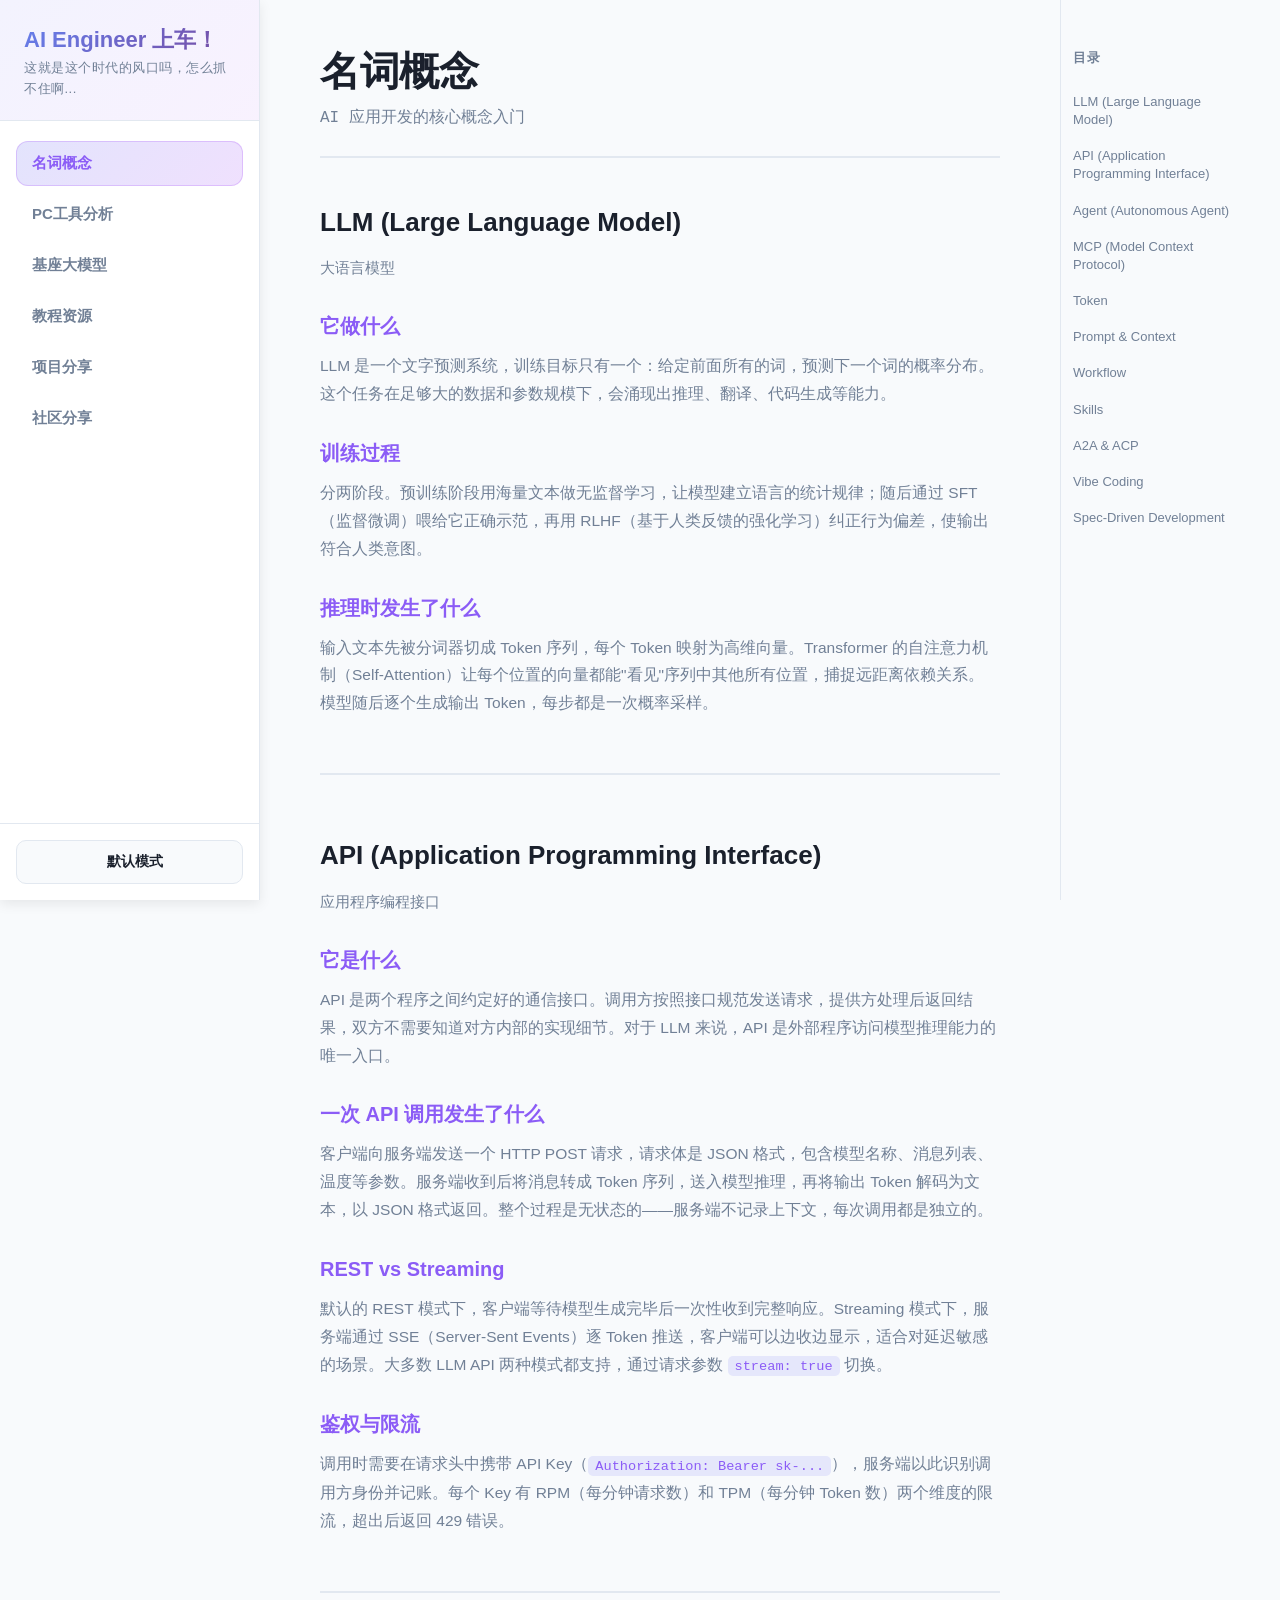
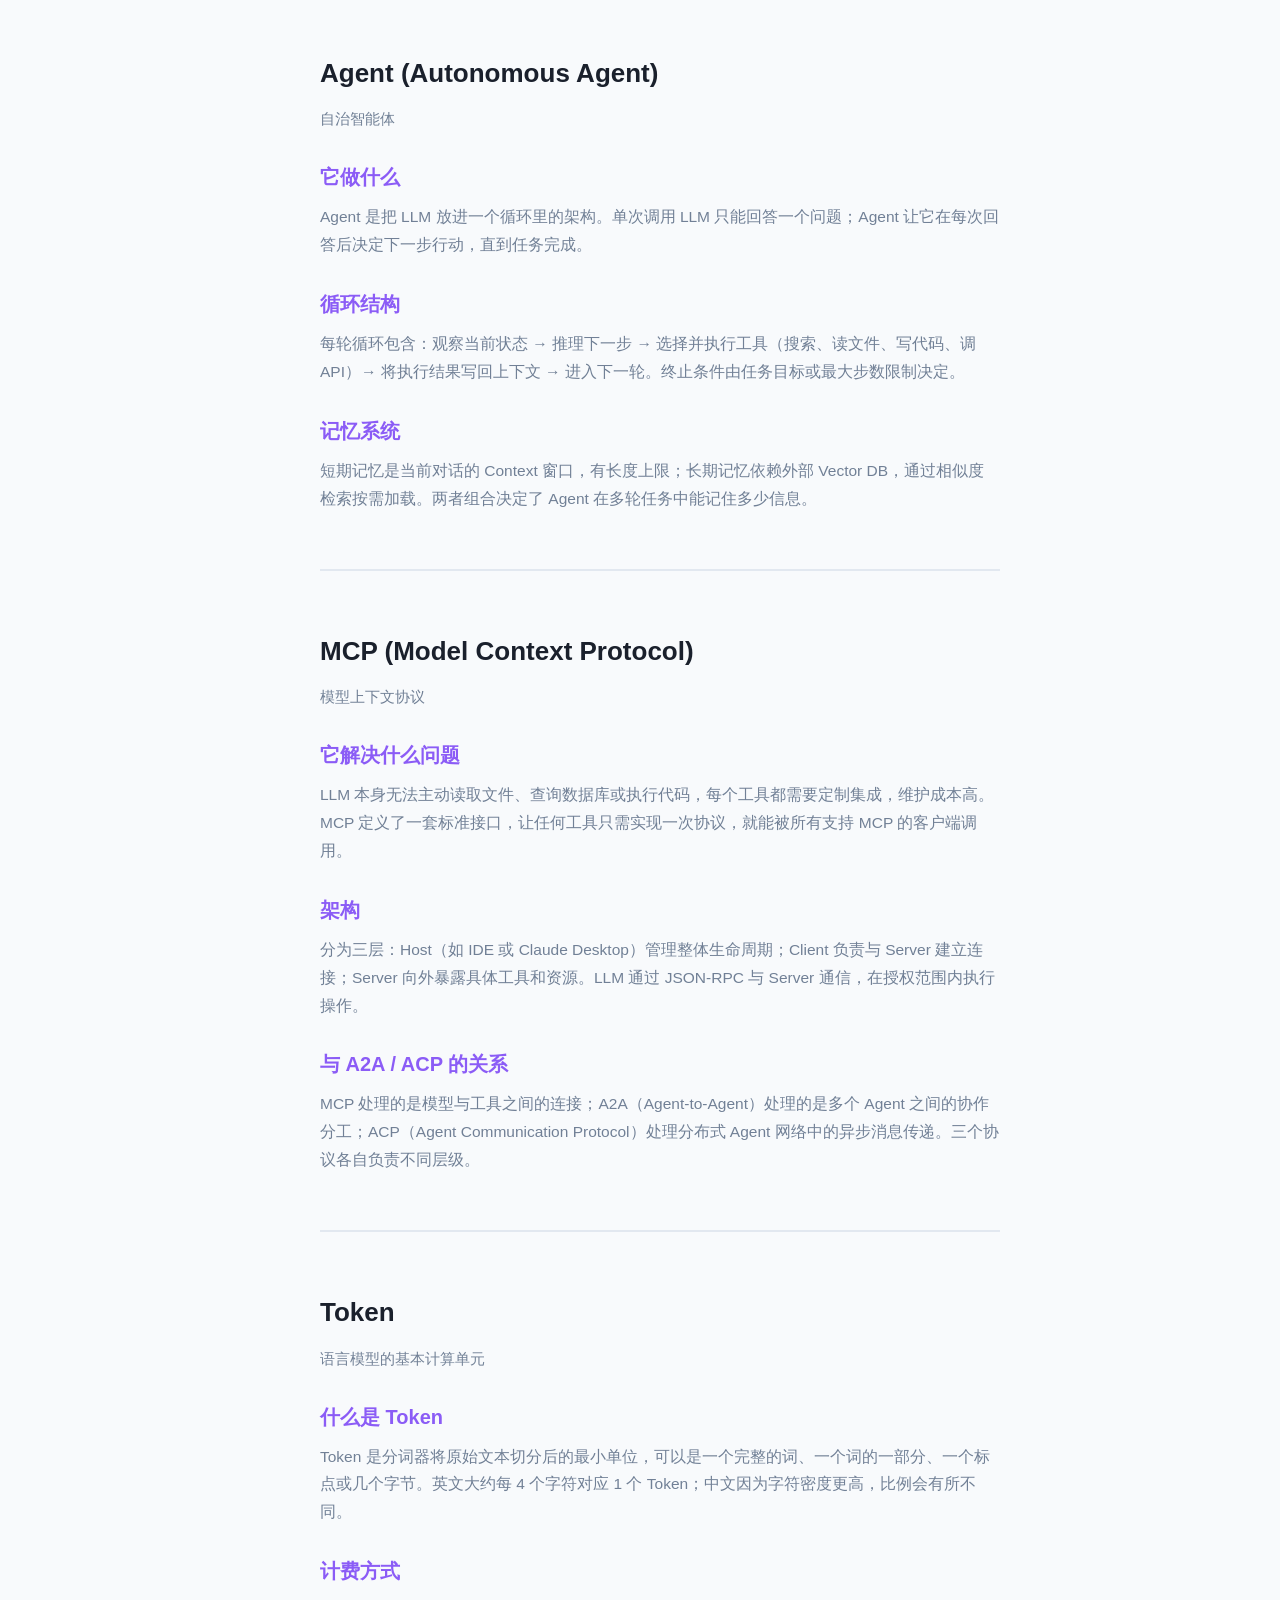
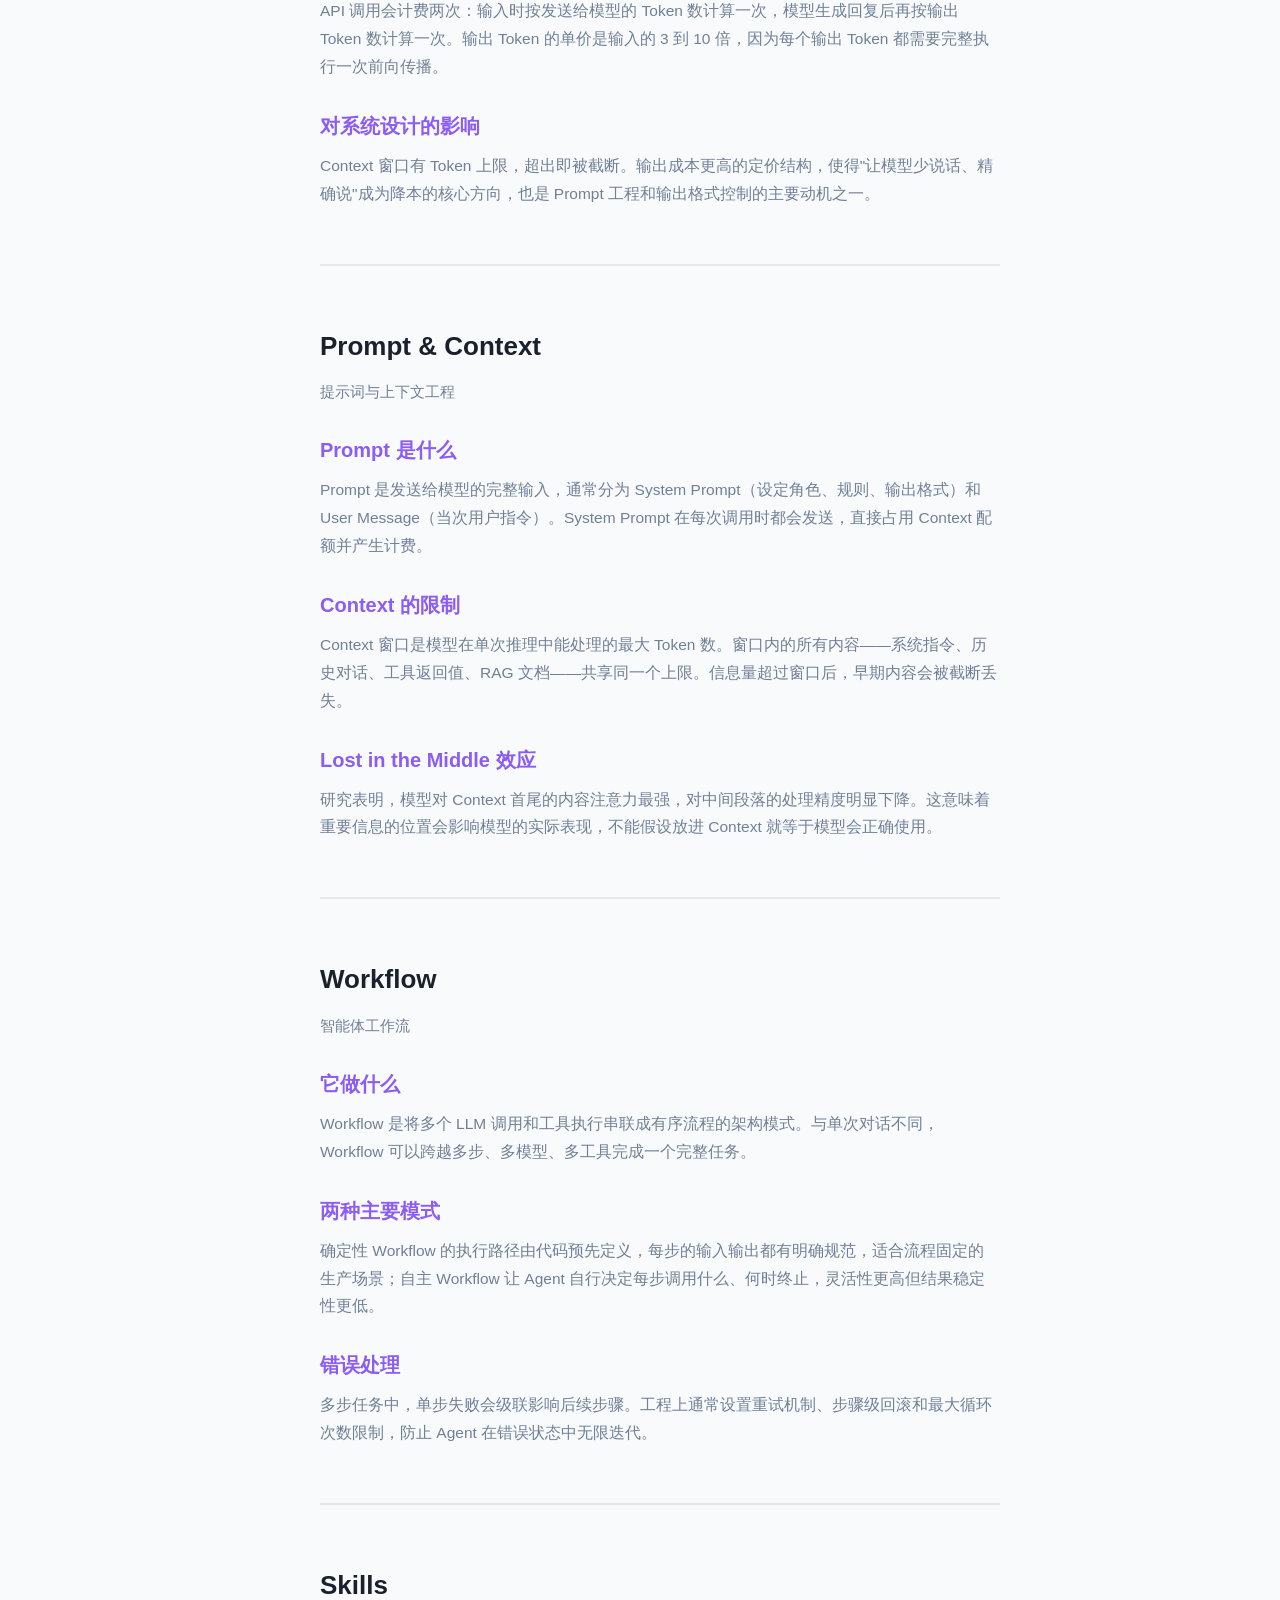
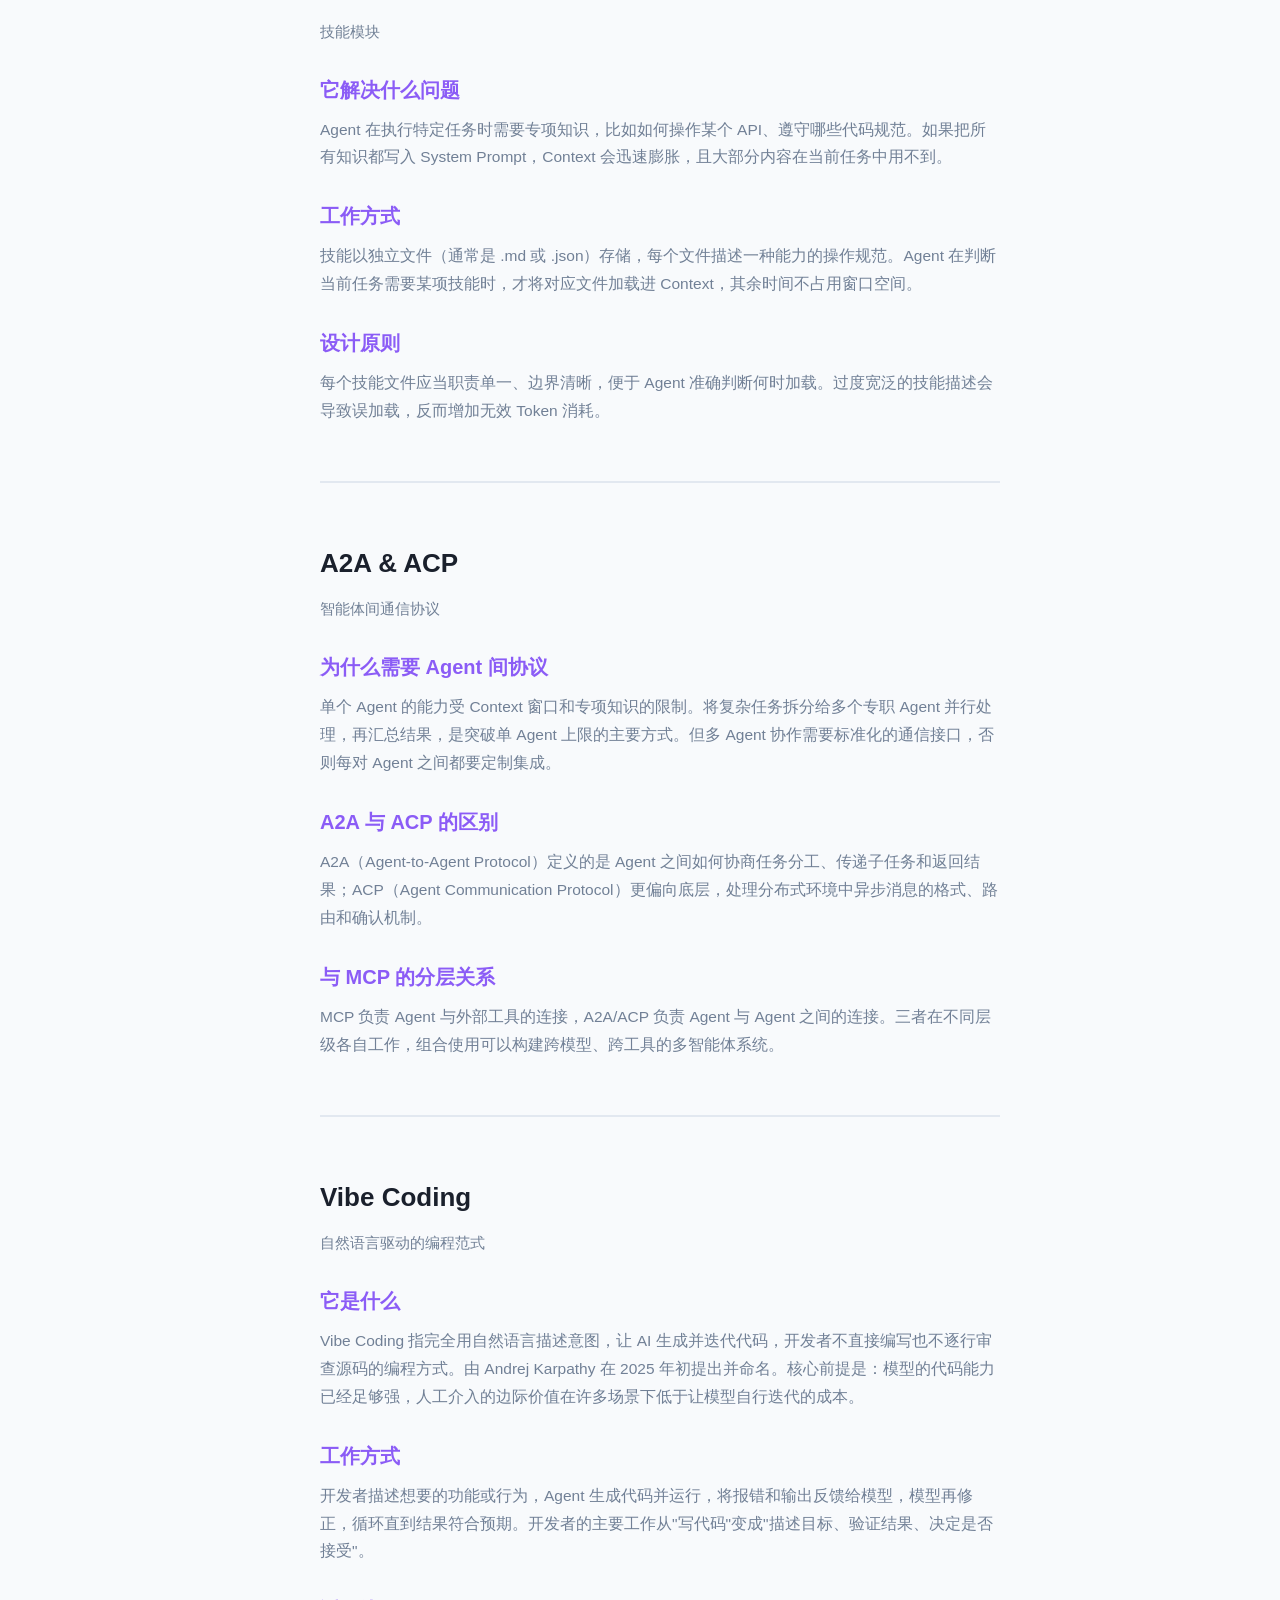
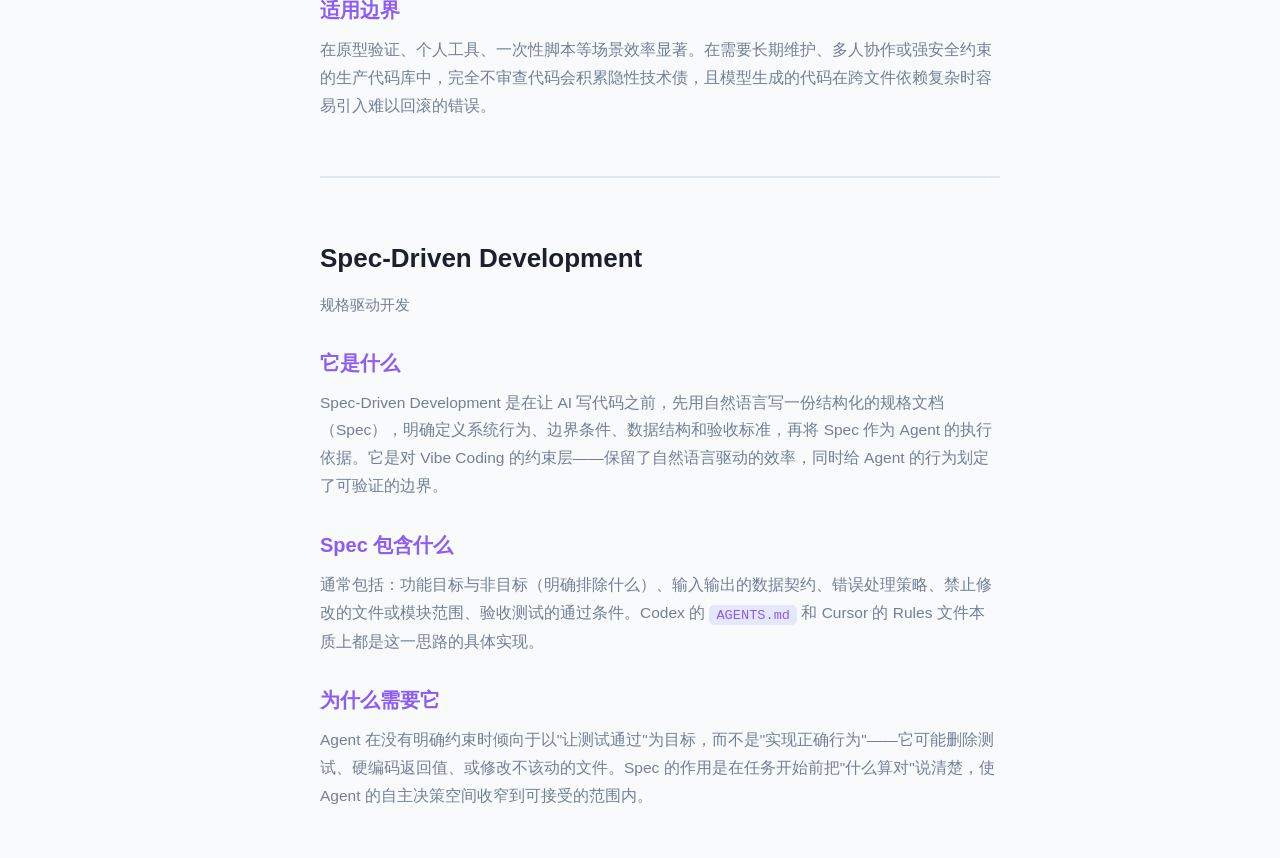
==== commit 62aba643: "1" ====
--- a/index.html
+++ b/index.html
@@ -7,863 +7,19 @@
     <link rel="preconnect" href="https://fonts.googleapis.cn">
     <link rel="preconnect" href="https://fonts.gstatic.com" crossorigin>
     <link href="https://fonts.googleapis.cn/css2?family=Inter:wght@400;500;600;700&family=JetBrains+Mono:wght@400;500&display=swap" rel="stylesheet">
-    <style>
-        /* 全局变量定义：基础浅色模式（默认） */
-        :root {
-            /* 浅色模式（默认） */
-            --bg-primary: linear-gradient(135deg, #667eea 0%, #764ba2 100%);
-            --bg-secondary: #F8FAFC;
-            --card-bg: #FFFFFF;
-            --card-hover: #FAFBFC;
-            --text-primary: #1A202C;
-            --text-secondary: #718096;
-            --accent-blue: #3B82F6;
-            --accent-purple: #8B5CF6;
-            --accent-green: #10B981;
-            --accent-orange: #F59E0B;
-            --border-light: #E2E8F0;
-            --shadow-sm: 0 1px 3px rgba(0, 0, 0, 0.05);
-            --shadow-md: 0 4px 12px rgba(0, 0, 0, 0.08);
-            --shadow-lg: 0 10px 30px rgba(0, 0, 0, 0.12);
-            --bg-color: var(--bg-secondary);
-            --text-main: var(--text-primary);
-            --border-color: var(--border-light);
-            --accent-color: var(--accent-blue);
-            --font-sans: 'Inter', -apple-system, BlinkMacSystemFont, "Segoe UI", Roboto, "Helvetica Neue", Arial, sans-serif;
-            --font-mono: 'JetBrains Mono', ui-monospace, SFMono-Regular, Menlo, Monaco, Consolas, "Liberation Mono", "Courier New", monospace;
-            --sidebar-width: 260px;
-            --toc-width: 220px;
-            --header-height: 64px;
-        }
 
-        /* 🌌 赛博极光主题 (毛玻璃 + 青蓝科技) */
-        body[data-theme="cyber"] {
-            --bg-primary: linear-gradient(135deg, #00c6ff 0%, #0072ff 100%);
-            --bg-secondary: #f0f8ff; 
-            --card-bg: rgba(255, 255, 255, 0.6); 
-            --card-hover: rgba(255, 255, 255, 0.85);
-            --text-primary: #0f172a;
-            --text-secondary: #334155;
-            --accent-blue: #0072ff;
-            --accent-purple: #00c6ff;
-            --accent-green: #00e676;
-            --accent-orange: #ff007a;
-            --border-light: rgba(0, 114, 255, 0.15);
-            --shadow-sm: 0 4px 15px rgba(0, 114, 255, 0.08);
-            --shadow-md: 0 8px 25px rgba(0, 114, 255, 0.12);
-            --shadow-lg: 0 15px 35px rgba(0, 114, 255, 0.15);
-        }
-        body[data-theme="cyber"] .sidebar,
-        body[data-theme="cyber"] .mobile-header,
-        body[data-theme="cyber"] .doc-toc,
-        body[data-theme="cyber"] .tech-card,
-        body[data-theme="cyber"] .model-item,
-        body[data-theme="cyber"] .vendor-item,
-        body[data-theme="cyber"] .channel-item {
-            backdrop-filter: blur(12px);
-            -webkit-backdrop-filter: blur(12px);
-        }
-
-        /* ⚗️ 极简矩阵主题 (线框 + 极客纯白) */
-        body[data-theme="wireframe"] {
-            --bg-primary: #111111;
-            --bg-secondary: #ffffff; 
-            --card-bg: #ffffff;
-            --card-hover: #fafafa;
-            --text-primary: #000000;
-            --text-secondary: #555555;
-            --accent-blue: #000000;
-            --accent-purple: #10b981; 
-            --accent-green: #10b981;
-            --accent-orange: #f59e0b;
-            --border-light: #e0e0e0; 
-            --shadow-sm: none; 
-            --shadow-md: none;
-            --shadow-lg: none;
-        }
-        body[data-theme="wireframe"] * {
-            box-shadow: none !important;
-        }
-        body[data-theme="wireframe"] .tech-card,
-        body[data-theme="wireframe"] .model-item,
-        body[data-theme="wireframe"] .vendor-item,
-        body[data-theme="wireframe"] .channel-item {
-            border-radius: 0; 
-            border: 1px solid var(--border-light);
-        }
-        body[data-theme="wireframe"] .tech-card:hover,
-        body[data-theme="wireframe"] .model-item:hover {
-            border-color: var(--accent-purple); 
-            transform: none; 
-        }
-        body[data-theme="wireframe"] .badge {
-            border-radius: 2px;
-        }
-        body[data-theme="wireframe"] .badge {
-            border-radius: 2px;
-        }
-
-        /* 👇 2. 在这里粘贴背景动画的样式 👇 */
-        #bg-canvas {
-            position: fixed;
-            top: 0;
-            left: 0;
-            width: 100vw;
-            height: 100vh;
-            z-index: 0; /* 放在最底层 */
-            pointer-events: none; /* 绝对不能阻挡鼠标点击和阅读 */
-            transition: opacity 0.6s ease;
-            opacity: 0; /* 默认模式下完全隐藏 */
-        }
-        /* 只有在赛博和线框模式下才显示动画 */
-        body[data-theme="cyber"] #bg-canvas,
-        body[data-theme="wireframe"] #bg-canvas {
-            opacity: 1;
-        }
-        /* 👆 结束 👆 */
-
-        * {
-            box-sizing: border-box;
-            margin: 0;
-            padding: 0;
-            transition: background-color 0.4s ease, border-color 0.4s ease, color 0.4s ease, box-shadow 0.4s ease;
-        }
-        html, body {
-            width: 100%;
-            margin: 0;
-            padding: 0;
-        }
-        html {
-            scroll-behavior: smooth;
-            scroll-padding-top: 30px;
-        }
-        body {
-            font-family: var(--font-sans);
-            background-color: var(--bg-color);
-            color: var(--text-main);
-            line-height: 1.6;
-        }
-        #app {
-            display: flex;
-            min-height: 100vh;
-            width: 100%;
-            position: relative;
-            z-index: 1;
-        }
-        /* ===================================
-           左侧主导航栏
-           =================================== */
-        .sidebar {
-            position: fixed;
-            left: 0;
-            top: 0;
-            width: var(--sidebar-width);
-            height: 100vh;
-            background: var(--card-bg);
-            border-right: 1px solid var(--border-light);
-            display: flex;
-            flex-direction: column;
-            z-index: 999;
-            transition: transform 0.3s ease, box-shadow 0.3s ease, background-color 0.4s ease;
-            box-shadow: var(--shadow-md);
-        }
-        .sidebar-header {
-            padding: 28px 24px 20px;
-            border-bottom: 1px solid var(--border-light);
-            background: linear-gradient(135deg, rgba(99, 102, 241, 0.08) 0%, rgba(168, 85, 247, 0.08) 100%);
-        }
-        .brand-title {
-            font-size: 22px;
-            font-weight: 800;
-            color: var(--text-primary);
-            line-height: 1.1;
-            background: var(--bg-primary);
-            -webkit-background-clip: text;
-            -webkit-text-fill-color: transparent;
-            background-clip: text;
-        }
-        .brand-subtitle {
-            font-size: 13px;
-            color: var(--text-secondary);
-            font-weight: 500;
-            letter-spacing: 0.5px;
-            margin-top: 6px;
-        }
-        .sidebar-nav {
-            flex: 1;
-            padding: 20px 16px;
-            overflow-y: auto;
-        }
-        .nav-item {
-            width: 100%;
-            display: flex;
-            align-items: center;
-            gap: 14px;
-            padding: 13px 16px;
-            border: none;
-            background: transparent;
-            border-radius: 12px;
-            cursor: pointer;
-            transition: all 0.2s ease;
-            text-align: left;
-            color: var(--text-secondary);
-            font-size: 15px;
-            font-weight: 600;
-            margin-bottom: 6px;
-        }
-        .nav-item:hover {
-            background: var(--card-hover);
-            color: var(--text-primary);
-            transform: translateX(2px);
-        }
-        .nav-item.active {
-            background: linear-gradient(135deg, rgba(99, 102, 241, 0.18) 0%, rgba(168, 85, 247, 0.18) 100%);
-            color: var(--accent-purple);
-            box-shadow: inset 0 0 0 1px rgba(168, 85, 247, 0.25);
-        }
-        .nav-text {
-            flex: 1;
-        }
-        
-        .theme-switcher-container {
-            padding: 16px;
-            border-top: 1px solid var(--border-light);
-            background: var(--card-bg);
-            margin-top: auto; 
-        }
-        .theme-btn {
-            width: 100%;
-            display: flex;
-            align-items: center;
-            justify-content: center;
-            gap: 10px;
-            padding: 12px;
-            border: 1px solid var(--border-light);
-            background: var(--bg-secondary);
-            border-radius: 10px;
-            cursor: pointer;
-            color: var(--text-primary);
-            font-weight: 600;
-            font-size: 14px;
-            transition: all 0.3s ease;
-        }
-        .theme-btn:hover {
-            background: var(--card-hover);
-            border-color: var(--accent-purple);
-            transform: translateY(-2px);
-            box-shadow: var(--shadow-sm);
-        }
-
-        /* ===================================
-           移动端头部
-           =================================== */
-        .mobile-header {
-            display: none;
-            position: fixed;
-            top: 0;
-            left: 0;
-            right: 0;
-            height: var(--header-height);
-            background: rgba(255, 255, 255, 0.95);
-            backdrop-filter: blur(12px);
-            -webkit-backdrop-filter: blur(12px);
-            border-bottom: 1px solid var(--border-light);
-            z-index: 100;
-        }
-        .mobile-header-content {
-            display: flex;
-            align-items: center;
-            justify-content: space-between;
-            height: 100%;
-            padding: 0 20px;
-        }
-        .logo-text {
-            font-size: 18px;
-            font-weight: 700;
-            background: var(--bg-primary);
-            -webkit-background-clip: text;
-            -webkit-text-fill-color: transparent;
-            background-clip: text;
-        }
-        .menu-toggle {
-            width: 44px;
-            height: 44px;
-            display: flex;
-            flex-direction: column;
-            justify-content: center;
-            align-items: center;
-            gap: 5px;
-            background: transparent;
-            border: none;
-            cursor: pointer;
-            padding: 10px;
-            border-radius: 10px;
-        }
-        .menu-toggle:hover {
-            background: var(--card-hover);
-        }
-        .menu-toggle span {
-            width: 22px;
-            height: 2.5px;
-            background: var(--text-primary);
-            border-radius: 3px;
-            transition: all 0.3s ease;
-        }
-        /* ===================================
-           电脑端 - 三栏文档布局
-           =================================== */
-        .main-content {
-            flex: 1;
-            margin-left: var(--sidebar-width);
-            display: flex;
-            min-height: 100vh;
-            justify-content: center; 
-        }
-        .doc-content {
-            flex: 1;
-            padding: 48px 60px;
-            max-width: none;
-            min-height: 100vh;
-        }
-        .doc-toc {
-            width: var(--toc-width);
-            padding: 48px 24px 48px 0;
-            position: sticky;
-            top: 0;
-            align-self: flex-start;
-            height: 100vh;
-            overflow-y: auto;
-            border-left: 1px solid var(--border-light);
-            background: transparent;
-        }
-        .toc-title {
-            font-size: 13px;
-            font-weight: 700;
-            text-transform: uppercase;
-            letter-spacing: 1px;
-            color: var(--text-secondary);
-            margin-bottom: 16px;
-            padding-left: 12px;
-        }
-        .toc-list {
-            list-style: none;
-        }
-        .toc-item {
-            margin-bottom: 2px;
-        }
-        .toc-link {
-            display: block;
-            padding: 8px 12px;
-            font-size: 13px;
-            color: var(--text-secondary);
-            text-decoration: none;
-            border-radius: 8px;
-            transition: all 0.2s ease;
-            font-weight: 500;
-            line-height: 1.4;
-        }
-        .toc-link:hover {
-            color: var(--text-primary);
-            background: var(--card-hover);
-        }
-        .toc-link.active {
-            color: var(--accent-purple);
-            background: rgba(168, 85, 247, 0.1);
-        }
-        /* Tab 面板 */
-        .tab-panel {
-            display: none;
-            animation: fadeIn 0.35s ease;
-        }
-        .tab-panel.active {
-            display: block;
-        }
-        @keyframes fadeIn {
-            from { opacity: 0; transform: translateY(12px); }
-            to { opacity: 1; transform: translateY(0); }
-        }
-        /* 文档标题区 */
-        .doc-header {
-            margin-bottom: 40px;
-            padding-bottom: 24px;
-            border-bottom: 2px solid var(--border-light);
-        }
-        .doc-title {
-            font-size: 40px;
-            font-weight: 800;
-            color: var(--text-primary);
-            margin-bottom: 12px;
-            line-height: 1.15;
-            letter-spacing: -0.5px;
-        }
-        .doc-subtitle {
-            font-size: 16px;
-            color: var(--text-secondary);
-            font-family: var(--font-mono);
-        }
-        /* 文档章节 */
-        .doc-section {
-            margin-bottom: 56px;
-            padding-bottom: 56px;
-            border-bottom: 2px solid var(--border-light);
-        }
-        .doc-section:last-child {
-            margin-bottom: 0;
-            padding-bottom: 0;
-            border-bottom: none;
-        }
-        .doc-section h2 {
-            font-size: 26px;
-            font-weight: 800;
-            color: var(--text-primary);
-            margin-bottom: 16px;
-            padding-top: 8px;
-            line-height: 1.25;
-        }
-        .doc-section h3 {
-            font-size: 20px;
-            font-weight: 700;
-            color: var(--accent-purple);
-            margin: 32px 0 12px 0;
-            line-height: 1.35;
-        }
-        .doc-section h4 {
-            font-size: 15px;
-            color: var(--accent-blue);
-            margin: 24px 0 10px 0;
-            text-transform: uppercase;
-            letter-spacing: 0.8px;
-            font-weight: 700;
-        }
-        .doc-section p {
-            font-size: 15.5px;
-            color: var(--text-secondary);
-            margin-bottom: 18px;
-            line-height: 1.8;
-        }
-        .doc-section p:last-child {
-            margin-bottom: 0;
-        }
-        /* 代码样式 */
-        code {
-            font-family: var(--font-mono);
-            background: rgba(99, 102, 241, 0.12);
-            padding: 2.5px 7px;
-            border-radius: 5px;
-            font-size: 0.88em;
-            color: var(--accent-purple);
-        }
-        a {
-            color: var(--accent-blue);
-            text-decoration: underline;
-            text-underline-offset: 4px;
-            transition: color 0.2s ease;
-        }
-        a:hover {
-            color: var(--accent-purple);
-        }
-        /* 标签样式 - 现代化徽章 */
-        .badge {
-            font-size: 0.75rem;
-            padding: 4px 10px;
-            border-radius: 20px;
-            font-family: var(--font-mono);
-            font-weight: 600;
-            border: none;
-            color: white;
-            display: inline-block;
-            transition: all 0.3s ease;
-            box-shadow: 0 2px 8px rgba(0, 0, 0, 0.1);
-            position: relative;
-            overflow: hidden;
-        }
-        .badge::before {
-            content: '';
-            position: absolute;
-            top: 0;
-            left: 0;
-            width: 100%;
-            height: 100%;
-            background: linear-gradient(135deg, rgba(255, 255, 255, 0.2) 0%, rgba(255, 255, 255, 0) 100%);
-            opacity: 0.5;
-        }
-        .badge.open {
-            background: linear-gradient(135deg, var(--accent-green), #059669);
-        }
-        .badge.closed {
-            background: linear-gradient(135deg, var(--accent-blue), #2563EB);
-        }
-        /* 大模型内部列表样式 */
-        .model-list {
-            display: flex;
-            flex-direction: column;
-            gap: 16px;
-            margin: 20px 0;
-        }
-        .model-item {
-            background: var(--card-bg);
-            padding: 16px 20px;
-            border-radius: 8px;
-            border-left: 4px solid var(--accent-blue);
-            transition: all 0.3s ease;
-            box-shadow: var(--shadow-sm);
-        }
-        .model-item:hover {
-            transform: translateX(4px);
-            box-shadow: var(--shadow-md);
-            border-left-color: var(--accent-purple);
-        }
-        .model-item h5 {
-            font-size: 1.05rem;
-            margin-bottom: 6px;
-            display: flex;
-            align-items: center;
-            gap: 10px;
-            color: var(--text-primary);
-        }
-        .model-item p {
-            font-size: 0.9rem;
-            margin-bottom: 0;
-            color: var(--text-secondary);
-            line-height: 1.6;
-        }
-        /* 厂商生态系统样式 */
-        .vendor-ecosystem {
-            display: flex;
-            flex-direction: column;
-            gap: 16px;
-            margin: 20px 0;
-        }
-        .vendor-item {
-            background: var(--card-bg);
-            padding: 16px 20px;
-            border-radius: 8px;
-            border-left: 4px solid var(--accent-green);
-            transition: all 0.3s ease;
-            box-shadow: var(--shadow-sm);
-        }
-        .vendor-item:hover {
-            transform: translateX(4px);
-            box-shadow: var(--shadow-md);
-            border-left-color: var(--accent-orange);
-        }
-        .vendor-item h5 {
-            font-size: 1.05rem;
-            margin-bottom: 6px;
-            display: flex;
-            align-items: center;
-            gap: 10px;
-            color: var(--text-primary);
-        }
-        .vendor-item p {
-            font-size: 0.9rem;
-            margin-bottom: 0;
-            color: var(--text-secondary);
-            line-height: 1.6;
-        }
-        /* 定价表格样式 */
-        .pricing-table {
-            overflow-x: auto;
-            margin: 20px 0;
-        }
-        .pricing-table table {
-            width: 100%;
-            border-collapse: collapse;
-            border-radius: 8px;
-            overflow: hidden;
-            box-shadow: var(--shadow-sm);
-        }
-        .pricing-table thead {
-            background: linear-gradient(135deg, var(--accent-blue), var(--accent-purple));
-            color: white;
-        }
-        .pricing-table th {
-            padding: 14px 16px;
-            text-align: left;
-            font-weight: 600;
-            font-size: 0.95rem;
-        }
-        .pricing-table tbody tr {
-            border-bottom: 1px solid var(--border-light);
-            transition: background-color 0.2s ease;
-        }
-        .pricing-table tbody tr:nth-child(even) {
-            background-color: rgba(0, 0, 0, 0.02);
-        }
-        .pricing-table tbody tr:hover {
-            background-color: var(--card-hover);
-        }
-        .pricing-table td {
-            padding: 12px 16px;
-            font-size: 0.9rem;
-            color: var(--text-secondary);
-        }
-        .pricing-table td:first-child {
-            font-weight: 500;
-            color: var(--text-primary);
-        }
-        .pricing-table .price {
-            font-weight: 600;
-            color: var(--accent-green);
-        }
-        /* 开源模型对比表格样式 */
-        .opensource-table {
-            overflow-x: auto;
-            margin: 20px 0;
-        }
-        .opensource-table table {
-            width: 100%;
-            border-collapse: collapse;
-            border-radius: 8px;
-            overflow: hidden;
-            box-shadow: var(--shadow-sm);
-        }
-        .opensource-table thead {
-            background: linear-gradient(135deg, var(--accent-green), var(--accent-blue));
-            color: white;
-        }
-        .opensource-table th {
-            padding: 14px 16px;
-            text-align: left;
-            font-weight: 600;
-            font-size: 0.95rem;
-        }
-        .opensource-table tbody tr {
-            border-bottom: 1px solid var(--border-light);
-            transition: background-color 0.2s ease;
-        }
-        .opensource-table tbody tr:nth-child(even) {
-            background-color: rgba(0, 0, 0, 0.02);
-        }
-        .opensource-table tbody tr:hover {
-            background-color: var(--card-hover);
-        }
-        .opensource-table td {
-            padding: 12px 16px;
-            font-size: 0.9rem;
-            color: var(--text-secondary);
-        }
-        .opensource-table td:first-child {
-            font-weight: 500;
-            color: var(--text-primary);
-        }
-        .opensource-table .license {
-            font-family: var(--font-mono);
-            color: var(--accent-orange);
-        }
-        .opensource-table .size {
-            font-family: var(--font-mono);
-            color: var(--accent-purple);
-        }
-        /* 模型获取渠道样式 */
-        .distribution-channels {
-            display: flex;
-            flex-direction: column;
-            gap: 16px;
-            margin: 20px 0;
-        }
-        .channel-item {
-            background: var(--card-bg);
-            padding: 16px 20px;
-            border-radius: 8px;
-            border-left: 4px solid var(--accent-orange);
-            transition: all 0.3s ease;
-            box-shadow: var(--shadow-sm);
-        }
-        .channel-item:hover {
-            transform: translateX(4px);
-            box-shadow: var(--shadow-md);
-            border-left-color: var(--accent-blue);
-        }
-        .channel-item h5 {
-            font-size: 1.05rem;
-            margin-bottom: 6px;
-            display: flex;
-            align-items: center;
-            gap: 10px;
-            color: var(--text-primary);
-        }
-        .channel-item p {
-            font-size: 0.9rem;
-            margin-bottom: 0;
-            color: var(--text-secondary);
-            line-height: 1.6;
-        }
-        /* ===================================
-           原版核心样式（手机端 - 保留不变）
-           =================================== */
-        .mobile-only-container {
-            display: none;
-            padding: 0;
-            margin: 0;
-        }
-        .mobile-main-content {
-            margin-left: 0;
-            padding: 24px 20px;
-            padding-top: calc(var(--header-height) + 24px);
-            padding-bottom: 24px;
-            max-width: none;
-        }
-        details.tech-card {
-            background: var(--card-bg);
-            border: 1px solid var(--border-light);
-            border-radius: 12px;
-            margin-bottom: 20px;
-            transition: all 0.3s cubic-bezier(0.4, 0, 0.2, 1);
-            box-shadow: var(--shadow-md);
-            overflow: hidden;
-            position: relative;
-        }
-        details.tech-card:hover {
-            box-shadow: var(--shadow-lg);
-            transform: translateY(-2px);
-            border-color: var(--accent-purple);
-        }
-        details.tech-card[open] {
-            box-shadow: var(--shadow-lg);
-            border-color: var(--accent-blue);
-            background: var(--card-hover);
-        }
-        details.tech-card[open] summary {
-            border-bottom: 1px solid rgba(0, 0, 0, 0.05);
-        }
-        details.tech-card summary {
-            padding: 24px;
-            cursor: pointer;
-            list-style: none;
-            display: flex;
-            justify-content: space-between;
-            align-items: center;
-            transition: all 0.3s ease;
-            position: relative;
-        }
-        details.tech-card summary::-webkit-details-marker {
-            display: none;
-        }
-        details.tech-card summary::after {
-            content: "›";
-            font-family: var(--font-mono);
-            font-size: 1.8rem;
-            color: var(--accent-purple);
-            margin-left: 15px;
-            transition: transform 0.3s ease;
-            font-weight: bold;
-            transform: rotate(90deg);
-        }
-        details.tech-card[open] summary::after {
-            content: "‹";
-            transform: rotate(-90deg);
-            color: var(--accent-blue);
-        }
-        .summary-info h3 {
-            font-size: 1.3rem;
-            margin-bottom: 6px;
-            display: flex;
-            align-items: center;
-            gap: 12px;
-            color: var(--text-primary);
-            font-weight: 600;
-        }
-        .summary-info p {
-            font-size: 0.95rem;
-            color: var(--text-secondary);
-            line-height: 1.5;
-        }
-        .details-content {
-            padding: 0 24px 24px 24px;
-            border-top: 1px solid var(--border-light);
-            margin-top: 0;
-            padding-top: 24px;
-            animation: contentFadeIn 0.4s ease;
-        }
-        @keyframes contentFadeIn {
-            from { opacity: 0; transform: translateY(-10px); }
-            to { opacity: 1; transform: translateY(0); }
-        }
-        .details-content h4 {
-            font-size: 1rem;
-            color: var(--accent-blue);
-            margin-bottom: 8px;
-            text-transform: uppercase;
-            letter-spacing: 0.5px;
-            font-weight: 600;
-        }
-        .details-content p {
-            font-size: 0.95rem;
-            color: var(--text-secondary);
-            margin-bottom: 16px;
-            line-height: 1.7;
-            text-align: justify;
-        }
-        .details-content p:last-child {
-            margin-bottom: 0;
-        }
-        .mobile-only header {
-            margin-bottom: 40px;
-            border-left: 4px solid var(--accent-color);
-            padding-left: 15px;
-        }
-        .mobile-only header h1 {
-            font-size: 2rem;
-            font-weight: 700;
-            margin-bottom: 8px;
-            color: var(--text-primary);
-            line-height: 1.2;
-        }
-        .mobile-only header .subtitle {
-            font-size: 0.95rem;
-            color: var(--text-secondary);
-            font-family: var(--font-mono);
-            line-height: 1.6;
-        }
-        /* ===================================
-           响应式布局切换
-           =================================== */
-        .desktop-only { display: none; }
-        .desktop-only.active { display: flex; }
-        .mobile-only { display: none; }
-        @media (max-width: 1024px) {
-            .sidebar { transform: translateX(-100%); }
-            .sidebar.open { transform: translateX(0); box-shadow: var(--shadow-lg); }
-            .desktop-only { display: none !important; }
-            .mobile-only { display: block !important; }
-            .mobile-header { display: flex; }
-            .main-content {
-                margin-left: 0;
-                display: block;
-            }
-            .doc-content {
-                display: none;
-            }
-            .doc-toc {
-                display: none;
-            }
-            /* 手机端 Tab 内容显示控制 */
-            .mobile-only .tab-content {
-                display: none;
-            }
-            .mobile-only .tab-content.active {
-                display: block;
-            }
-        }
-        @media (max-width: 768px) {
-            .mobile-main-content { padding: 16px; padding-top: calc(var(--header-height) + 16px); padding-bottom: 16px; }
-            details.tech-card summary { padding: 18px; }
-            .summary-info h3 { font-size: 1.1rem; }
-            .details-content { padding: 0 18px 18px 18px; }
-            .model-item { padding: 14px 16px; }
-        }
-        :focus-visible {
-            outline: 2px solid var(--accent-blue);
-            outline-offset: 2px;
-            border-radius: 6px;
-        }
-    </style>
+    <!-- CSS 按职责拆分 -->
+    <link rel="stylesheet" href="css/variables.css">
+    <link rel="stylesheet" href="css/base.css">
+    <link rel="stylesheet" href="css/layout.css">
+    <link rel="stylesheet" href="css/components.css">
+    <link rel="stylesheet" href="css/responsive.css">
 </head>
 <body data-theme="default">
-    <body data-theme="default">
     <canvas id="bg-canvas"></canvas>
+
     <div id="app">
+        <!-- 左侧导航栏 -->
         <aside class="sidebar" id="sidebar">
             <div class="sidebar-header">
                 <div class="brand-text">
@@ -871,25 +27,8 @@
                     <div class="brand-subtitle">这就是这个时代的风口吗，怎么抓不住啊...</div>
                 </div>
             </div>
-            <nav class="sidebar-nav">
-                <button class="nav-item active" data-tab="tab1">
-                    <span class="nav-text">名词概念</span>
-                </button>
-                <button class="nav-item" data-tab="tab2">
-                    <span class="nav-text">PC工具分析</span>
-                </button>
-                <button class="nav-item" data-tab="tab3">
-                    <span class="nav-text">基座大模型</span>
-                </button>
-                <button class="nav-item" data-tab="tab4">
-                    <span class="nav-text">教程资源</span>
-                </button>
-                <button class="nav-item" data-tab="tab5">
-                    <span class="nav-text">项目分享</span>
-                </button>
-                <button class="nav-item" data-tab="tab6">
-                    <span class="nav-text">社区分享</span>
-                </button>
+            <nav class="sidebar-nav" id="sidebarNav">
+                <!-- 由 JS 根据 config/nav.js 动态生成 -->
             </nav>
             <div class="theme-switcher-container">
                 <button id="themeSwitcher" class="theme-btn" title="点击切换视觉风格">
@@ -898,632 +37,11 @@
                 </button>
             </div>
         </aside>
-        <!-- ===================================
-             电脑端 - 三栏文档布局（用原版文案）
-             =================================== -->
-        <div class="desktop-only main-content active">
-            <div class="doc-content">
-                <!-- Tab 1: 名词概念（原版文案） -->
-                <section class="tab-panel active" id="panel-tab1">
-                    <header class="doc-header">
-                        <h1 class="doc-title">名词概念</h1>
-                        <p class="doc-subtitle">AI 应用开发的核心概念入门</p>
-                    </header>
-                    <div class="doc-section" id="section-llm">
-                        <h2>LLM (Large Language Model)</h2>
-                        <p style="font-size: 15px; color: var(--text-secondary); margin-bottom: 20px; font-weight: 500;">大语言模型</p>
-                        <h3>它做什么</h3>
-                        <p>LLM 是一个文字预测系统，训练目标只有一个：给定前面所有的词，预测下一个词的概率分布。这个任务在足够大的数据和参数规模下，会涌现出推理、翻译、代码生成等能力。</p>
-                        <h3>训练过程</h3>
-                        <p>分两阶段。预训练阶段用海量文本做无监督学习，让模型建立语言的统计规律；随后通过 SFT（监督微调）喂给它正确示范，再用 RLHF（基于人类反馈的强化学习）纠正行为偏差，使输出符合人类意图。</p>
-                        <h3>推理时发生了什么</h3>
-                        <p>输入文本先被分词器切成 Token 序列，每个 Token 映射为高维向量。Transformer 的自注意力机制（Self-Attention）让每个位置的向量都能"看见"序列中其他所有位置，捕捉远距离依赖关系。模型随后逐个生成输出 Token，每步都是一次概率采样。</p>
-                    </div>
-                    <div class="doc-section" id="section-api">
-                        <h2>API (Application Programming Interface)</h2>
-                        <p style="font-size: 15px; color: var(--text-secondary); margin-bottom: 20px; font-weight: 500;">应用程序编程接口</p>
-                        <h3>它是什么</h3>
-                        <p>API 是两个程序之间约定好的通信接口。调用方按照接口规范发送请求，提供方处理后返回结果，双方不需要知道对方内部的实现细节。对于 LLM 来说，API 是外部程序访问模型推理能力的唯一入口。</p>
-                        <h3>一次 API 调用发生了什么</h3>
-                        <p>客户端向服务端发送一个 HTTP POST 请求，请求体是 JSON 格式，包含模型名称、消息列表、温度等参数。服务端收到后将消息转成 Token 序列，送入模型推理，再将输出 Token 解码为文本，以 JSON 格式返回。整个过程是无状态的——服务端不记录上下文，每次调用都是独立的。</p>
-                        <h3>REST vs Streaming</h3>
-                        <p>默认的 REST 模式下，客户端等待模型生成完毕后一次性收到完整响应。Streaming 模式下，服务端通过 SSE（Server-Sent Events）逐 Token 推送，客户端可以边收边显示，适合对延迟敏感的场景。大多数 LLM API 两种模式都支持，通过请求参数 <code>stream: true</code> 切换。</p>
-                        <h3>鉴权与限流</h3>
-                        <p>调用时需要在请求头中携带 API Key（<code>Authorization: Bearer sk-...</code>），服务端以此识别调用方身份并记账。每个 Key 有 RPM（每分钟请求数）和 TPM（每分钟 Token 数）两个维度的限流，超出后返回 429 错误。</p>
-                    </div>
-                    <div class="doc-section" id="section-agent">
-                        <h2>Agent (Autonomous Agent)</h2>
-                        <p style="font-size: 15px; color: var(--text-secondary); margin-bottom: 20px; font-weight: 500;">自治智能体</p>
-                        <h3>它做什么</h3>
-                        <p>Agent 是把 LLM 放进一个循环里的架构。单次调用 LLM 只能回答一个问题；Agent 让它在每次回答后决定下一步行动，直到任务完成。</p>
-                        <h3>循环结构</h3>
-                        <p>每轮循环包含：观察当前状态 → 推理下一步 → 选择并执行工具（搜索、读文件、写代码、调 API）→ 将执行结果写回上下文 → 进入下一轮。终止条件由任务目标或最大步数限制决定。</p>
-                        <h3>记忆系统</h3>
-                        <p>短期记忆是当前对话的 Context 窗口，有长度上限；长期记忆依赖外部 Vector DB，通过相似度检索按需加载。两者组合决定了 Agent 在多轮任务中能记住多少信息。</p>
-                    </div>
-                    <div class="doc-section" id="section-mcp">
-                        <h2>MCP (Model Context Protocol)</h2>
-                        <p style="font-size: 15px; color: var(--text-secondary); margin-bottom: 20px; font-weight: 500;">模型上下文协议</p>
-                        <h3>它解决什么问题</h3>
-                        <p>LLM 本身无法主动读取文件、查询数据库或执行代码，每个工具都需要定制集成，维护成本高。MCP 定义了一套标准接口，让任何工具只需实现一次协议，就能被所有支持 MCP 的客户端调用。</p>
-                        <h3>架构</h3>
-                        <p>分为三层：Host（如 IDE 或 Claude Desktop）管理整体生命周期；Client 负责与 Server 建立连接；Server 向外暴露具体工具和资源。LLM 通过 JSON-RPC 与 Server 通信，在授权范围内执行操作。</p>
-                        <h3>与 A2A / ACP 的关系</h3>
-                        <p>MCP 处理的是模型与工具之间的连接；A2A（Agent-to-Agent）处理的是多个 Agent 之间的协作分工；ACP（Agent Communication Protocol）处理分布式 Agent 网络中的异步消息传递。三个协议各自负责不同层级。</p>
-                    </div>
-                    <div class="doc-section" id="section-token">
-                        <h2>Token</h2>
-                        <p style="font-size: 15px; color: var(--text-secondary); margin-bottom: 20px; font-weight: 500;">语言模型的基本计算单元</p>
-                        <h3>什么是 Token</h3>
-                        <p>Token 是分词器将原始文本切分后的最小单位，可以是一个完整的词、一个词的一部分、一个标点或几个字节。英文大约每 4 个字符对应 1 个 Token；中文因为字符密度更高，比例会有所不同。</p>
-                        <h3>计费方式</h3>
-                        <p>API 调用会计费两次：输入时按发送给模型的 Token 数计算一次，模型生成回复后再按输出 Token 数计算一次。输出 Token 的单价是输入的 3 到 10 倍，因为每个输出 Token 都需要完整执行一次前向传播。</p>
-                        <h3>对系统设计的影响</h3>
-                        <p>Context 窗口有 Token 上限，超出即被截断。输出成本更高的定价结构，使得"让模型少说话、精确说"成为降本的核心方向，也是 Prompt 工程和输出格式控制的主要动机之一。</p>
-                    </div>
-                    <div class="doc-section" id="section-prompt">
-                        <h2>Prompt & Context</h2>
-                        <p style="font-size: 15px; color: var(--text-secondary); margin-bottom: 20px; font-weight: 500;">提示词与上下文工程</p>
-                        <h3>Prompt 是什么</h3>
-                        <p>Prompt 是发送给模型的完整输入，通常分为 System Prompt（设定角色、规则、输出格式）和 User Message（当次用户指令）。System Prompt 在每次调用时都会发送，直接占用 Context 配额并产生计费。</p>
-                        <h3>Context 的限制</h3>
-                        <p>Context 窗口是模型在单次推理中能处理的最大 Token 数。窗口内的所有内容——系统指令、历史对话、工具返回值、RAG 文档——共享同一个上限。信息量超过窗口后，早期内容会被截断丢失。</p>
-                        <h3>Lost in the Middle 效应</h3>
-                        <p>研究表明，模型对 Context 首尾的内容注意力最强，对中间段落的处理精度明显下降。这意味着重要信息的位置会影响模型的实际表现，不能假设放进 Context 就等于模型会正确使用。</p>
-                    </div>
-                    <div class="doc-section" id="section-workflow">
-                        <h2>Workflow</h2>
-                        <p style="font-size: 15px; color: var(--text-secondary); margin-bottom: 20px; font-weight: 500;">智能体工作流</p>
-                        <h3>它做什么</h3>
-                        <p>Workflow 是将多个 LLM 调用和工具执行串联成有序流程的架构模式。与单次对话不同，Workflow 可以跨越多步、多模型、多工具完成一个完整任务。</p>
-                        <h3>两种主要模式</h3>
-                        <p>确定性 Workflow 的执行路径由代码预先定义，每步的输入输出都有明确规范，适合流程固定的生产场景；自主 Workflow 让 Agent 自行决定每步调用什么、何时终止，灵活性更高但结果稳定性更低。</p>
-                        <h3>错误处理</h3>
-                        <p>多步任务中，单步失败会级联影响后续步骤。工程上通常设置重试机制、步骤级回滚和最大循环次数限制，防止 Agent 在错误状态中无限迭代。</p>
-                    </div>
-                    <div class="doc-section" id="section-skills">
-                        <h2>Skills</h2>
-                        <p style="font-size: 15px; color: var(--text-secondary); margin-bottom: 20px; font-weight: 500;">技能模块</p>
-                        <h3>它解决什么问题</h3>
-                        <p>Agent 在执行特定任务时需要专项知识，比如如何操作某个 API、遵守哪些代码规范。如果把所有知识都写入 System Prompt，Context 会迅速膨胀，且大部分内容在当前任务中用不到。</p>
-                        <h3>工作方式</h3>
-                        <p>技能以独立文件（通常是 .md 或 .json）存储，每个文件描述一种能力的操作规范。Agent 在判断当前任务需要某项技能时，才将对应文件加载进 Context，其余时间不占用窗口空间。</p>
-                        <h3>设计原则</h3>
-                        <p>每个技能文件应当职责单一、边界清晰，便于 Agent 准确判断何时加载。过度宽泛的技能描述会导致误加载，反而增加无效 Token 消耗。</p>
-                    </div>
-                    <div class="doc-section" id="section-a2a">
-                        <h2>A2A & ACP</h2>
-                        <p style="font-size: 15px; color: var(--text-secondary); margin-bottom: 20px; font-weight: 500;">智能体间通信协议</p>
-                        <h3>为什么需要 Agent 间协议</h3>
-                        <p>单个 Agent 的能力受 Context 窗口和专项知识的限制。将复杂任务拆分给多个专职 Agent 并行处理，再汇总结果，是突破单 Agent 上限的主要方式。但多 Agent 协作需要标准化的通信接口，否则每对 Agent 之间都要定制集成。</p>
-                        <h3>A2A 与 ACP 的区别</h3>
-                        <p>A2A（Agent-to-Agent Protocol）定义的是 Agent 之间如何协商任务分工、传递子任务和返回结果；ACP（Agent Communication Protocol）更偏向底层，处理分布式环境中异步消息的格式、路由和确认机制。</p>
-                        <h3>与 MCP 的分层关系</h3>
-                        <p>MCP 负责 Agent 与外部工具的连接，A2A/ACP 负责 Agent 与 Agent 之间的连接。三者在不同层级各自工作，组合使用可以构建跨模型、跨工具的多智能体系统。</p>
-                    </div>
-                    <div class="doc-section" id="section-vibe">
-                        <h2>Vibe Coding</h2>
-                        <p style="font-size: 15px; color: var(--text-secondary); margin-bottom: 20px; font-weight: 500;">自然语言驱动的编程范式</p>
-                        <h3>它是什么</h3>
-                        <p>Vibe Coding 指完全用自然语言描述意图，让 AI 生成并迭代代码，开发者不直接编写也不逐行审查源码的编程方式。由 Andrej Karpathy 在 2025 年初提出并命名。核心前提是：模型的代码能力已经足够强，人工介入的边际价值在许多场景下低于让模型自行迭代的成本。</p>
-                        <h3>工作方式</h3>
-                        <p>开发者描述想要的功能或行为，Agent 生成代码并运行，将报错和输出反馈给模型，模型再修正，循环直到结果符合预期。开发者的主要工作从"写代码"变成"描述目标、验证结果、决定是否接受"。</p>
-                        <h3>适用边界</h3>
-                        <p>在原型验证、个人工具、一次性脚本等场景效率显著。在需要长期维护、多人协作或强安全约束的生产代码库中，完全不审查代码会积累隐性技术债，且模型生成的代码在跨文件依赖复杂时容易引入难以回滚的错误。</p>
-                    </div>
-                    <div class="doc-section" id="section-spec">
-                        <h2>Spec-Driven Development</h2>
-                        <p style="font-size: 15px; color: var(--text-secondary); margin-bottom: 20px; font-weight: 500;">规格驱动开发</p>
-                        <h3>它是什么</h3>
-                        <p>Spec-Driven Development 是在让 AI 写代码之前，先用自然语言写一份结构化的规格文档（Spec），明确定义系统行为、边界条件、数据结构和验收标准，再将 Spec 作为 Agent 的执行依据。它是对 Vibe Coding 的约束层——保留了自然语言驱动的效率，同时给 Agent 的行为划定了可验证的边界。</p>
-                        <h3>Spec 包含什么</h3>
-                        <p>通常包括：功能目标与非目标（明确排除什么）、输入输出的数据契约、错误处理策略、禁止修改的文件或模块范围、验收测试的通过条件。Codex 的 <code>AGENTS.md</code> 和 Cursor 的 Rules 文件本质上都是这一思路的具体实现。</p>
-                        <h3>为什么需要它</h3>
-                        <p>Agent 在没有明确约束时倾向于以"让测试通过"为目标，而不是"实现正确行为"——它可能删除测试、硬编码返回值、或修改不该动的文件。Spec 的作用是在任务开始前把"什么算对"说清楚，使 Agent 的自主决策空间收窄到可接受的范围内。</p>
-                    </div>
-                </section>
-                <!-- Tab 2: PC工具分析（原版文案） -->
-                <section class="tab-panel" id="panel-tab2">
-                    <header class="doc-header">
-                        <h1 class="doc-title">PC工具分析</h1>
-                        <p class="doc-subtitle">主流 AI 编程工具深度分析</p>
-                    </header>
-                    <div class="doc-section" id="section-openclaw">
-                        <h2>OpenClaw</h2>
-                        <p style="font-size: 15px; color: var(--text-secondary); margin-bottom: 20px; font-weight: 500;">跨平台 AI Agent 网关</p>
-                        <h3>它是什么</h3>
-                        <p>2026开年最火爆的小龙虾，腾讯甚至在深圳给人批量免费安装。开源的 Agent 网关服务，以后台守护进程方式运行，接管消息通讯平台（如 Telegram、Discord）的传入载荷，解析用户意图后将指令分发给本地 Ollama 实例或云端 API，执行完成后回传结果。内置基于 <code>SKILL.md</code> 的技能编排树和工具调用鉴权模块。</p>
-                        <h3>核心特点</h3>
-                        <p>完全本地化运行，数据不经过第三方服务器。支持 x402 协议的微支付模块用于推理路由计费。通过技能插件可接管操作系统底层权限，实现文件操作、命令执行等系统级任务。</p>
-                        <h3>主要缺点</h3>
-                        <p>底层架构复杂，运行环境配置容易出错，对非技术用户不友好。深度系统访问权限在配置不当时存在安全风险。</p>
-                        <h3>适用人群</h3>
-                        <p>注重数据隐私的个人开发者、需要在内网搭建自动化工作流的中小团队、偏好完全自托管方案的工程师。</p>
-                        <h3>下载与安装</h3>
-                        <p>终端执行官方安装脚本：<code>curl -fsSL https://openclaw.bot/install.sh | bash</code>。Windows 用户需先安装 WSL2。</p>
-                        <h3>避雷要点</h3>
-                        <p>1. 安装时注意环境变量 PATH 配置，否则会出现 "command not found" 错误。<br>2. Docker 安装需分配至少 2GB RAM，防止内存溢出。<br>3. 网关端口不要暴露于公网，必须绑定到 <code>127.0.0.1</code> 回环地址。<br>4. 从 ClawHub 安装第三方技能时存在供应链攻击风险，建议开启"仅限工作区文件系统访问"权限。</p>
-                    </div>
-                    <div class="doc-section" id="section-claude-code">
-                        <h2>Claude Code</h2>
-                        <p style="font-size: 15px; color: var(--text-secondary); margin-bottom: 20px; font-weight: 500;">Anthropic 发布的终端原生 AI 编程 Agent</p>
-                        <h3>它是什么</h3>
-                        <p>Claude Code 是运行在终端里的命令行 Agent，直接操作本地文件系统、执行 Shell 命令、读写代码库，不依赖 IDE 界面。与 Cursor 等编辑器集成方案不同，它以 CLI 为主交互面，适合在任何环境下（包括 SSH 远程服务器、CI 流水线）运行。</p>
-                        <h3>工作方式</h3>
-                        <p>在项目根目录启动后，Claude Code 会读取目录结构和相关文件作为上下文，接收自然语言任务描述，自主决定读哪些文件、改哪些文件、执行什么命令。每次涉及写操作时默认要求人工确认，可通过 <code>--dangerously-skip-permissions</code> 参数跳过（适合在隔离沙盒中使用）。</p>
-                        <h3>CLAUDE.md</h3>
-                        <p>项目根目录的 <code>CLAUDE.md</code> 文件是 Claude Code 的行为约束文件，等同于 Spec-Driven Development 中的 Spec。可在其中定义禁止修改的文件范围、测试命令、代码风格要求、架构说明。Claude Code 在每次任务开始前会优先读取这个文件。</p>
-                        <h3>与其他工具的定位差异</h3>
-                        <p>Cursor 和 VSCode Copilot 的使用场景是"边写边看"，适合需要同步审查代码的开发者；Claude Code 更接近"交代任务、异步验收"，适合处理范围明确的重构、批量修改、跨文件联动等任务。两者可以配合使用而非互斥。<br>和Openclaw一样有强大的skill目录册，规划能力极强。</p>
-                        <h3>安装</h3>
-                        <p>需要 Node.js 18+。执行 <code>npm install -g @anthropic-ai/claude-code</code> 安装，在项目目录运行 <code>claude</code> 启动。首次使用需要通过 Anthropic 账号完成授权。</p>
-                        <h3>绕过登录方法</h3>
-                        <p>在终端的环境变量设置了 ANTHROPIC_API_KEY，Claude Code 在启动时会检测到它，并优先使用 API 计费模式，跳过浏览器登录流程。</p>
-                    </div>
-                    <div class="doc-section" id="section-cursor">
-                        <h2>Cursor</h2>
-                        <p style="font-size: 15px; color: var(--text-secondary); margin-bottom: 20px; font-weight: 500;">深度集成 LLM 的 AI 代码编辑器</p>
-                        <h3>它是什么</h3>
-                        <p>基于 VS Code 开源分支构建的编辑器，在代码库中内嵌了向量数据库（Vector DB），使模型能够检索整个项目的相关代码片段作为上下文。编辑器会隐式捕获光标位置、LSP 诊断信息和相邻文件变更，将其打包发送给推理服务器，返回差异补丁（Diff）并直接应用到源码中。</p>
-                        <h3>核心特点</h3>
-                        <p>Composer 多文件编辑引擎、本地向量库索引、支持在同一工作区灵活切换底层模型（如用 Claude 处理复杂逻辑，用其他模型处理简单补全）。</p>
-                        <h3>主要缺点</h3>
-                        <p>Pro 计划名义上 $20/月，但开启后台 Agent 或调用高级模型后实际费用经常达到 $40–50。平台闭源，存在供应商锁定风险。代码会发送至第三方 API，处理机密源码时需注意。</p>
-                        <h3>适用人群</h3>
-                        <p>追求高效率的独立开发者、初创团队、习惯同步审查代码的学生群体。</p>
-                        <h3>下载与安装</h3>
-                        <p>前往 <a href="https://cursor.sh" target="_blank">cursor.sh</a> 下载对应平台的安装包，首次启动时可选择导入现有 VS Code 的扩展、快捷键和配置。</p>
-                        <h3>避雷要点</h3>
-                        <p>1. 默认 "Auto" 模式虽然调用内部轻量模型不额外计费，但一旦触发后台 Agent 或手动切换到 Claude / GPT 系列模型执行任务，高级积分会快速消耗。<br>2. 重度使用时需持续关注后台请求状态，避免不知情的超额扣费。<br>3. 涉及机密源码时，应评估代码发送至第三方 API 的数据风险。</p>
-                    </div>
-                    <div class="doc-section" id="section-antigravity">
-                        <h2>Antigravity</h2>
-                        <p style="font-size: 15px; color: var(--text-secondary); margin-bottom: 20px; font-weight: 500;">Google 发布的 Agent 优先异步协同 IDE</p>
-                        <h3>它是什么</h3>
-                        <p>Google 发布的编辑器，底层引入了任务编排与状态机逻辑，依托 Gemini 3.1 Pro 的超长上下文窗口实现多 Agent 并行调度。用户通过"控制中心（Manager Surface）"发布高层任务需求，系统实例化多个专职 Agent 并行执行（编码、测试、文档阅读等），生成截图、执行日志、计划书等可验证产出供人工异步审核。</p>
-                        <h3>核心特点</h3>
-                        <p>Agent 优先的管理器界面、无头 Chrome 预览、多 Agent 并行调度、可验证产出供异步审核。</p>
-                        <h3>主要缺点</h3>
-                        <p>产品仍处于预览阶段，存在"过度自治"问题——Agent 有时会自行删除大量关联代码。目前缺乏轻量级对话模式，处理简单任务时显得臃肿。</p>
-                        <h3>适用人群</h3>
-                        <p>全栈开发者、深耕 Google Cloud 生态的工程师、需要多 Agent 协同处理复杂工程的团队。</p>
-                        <h3>下载与安装</h3>
-                        <p>访问 <a href="https://antigravity.google/download" target="_blank">antigravity.google/download</a> 下载 x64 或 ARM64 的 .exe 安装包。安装时可能触发 Windows Defender 警告，点击"更多信息"后选择"仍要运行"。</p>
-                        <h3>避雷要点</h3>
-                        <p>1. 使用前确保 Git 工作区处于干净的已提交状态，防止 Agent 产生幻觉后大面积改写代码导致无法回滚。<br>2. Agent 具有较高的代码修改自主权，授权前需明确任务边界。<br>3. 目前仅对个人 Gmail 账号提供免费预览，企业场景需注意权限限制。</p>
-                    </div>
-                    <div class="doc-section" id="section-codex">
-                        <h2>Codex</h2>
-                        <p style="font-size: 15px; color: var(--text-secondary); margin-bottom: 20px; font-weight: 500;">OpenAI 云端代码 Agent</p>
-                        <h3>它是什么</h3>
-                        <p>OpenAI 的云端代码执行 Agent，在隔离的云端沙盒虚拟机中异步运行，能够自主执行代码、运行测试、提交 Pull Request。任务约束通过项目根目录的 <code>AGENTS.md</code> 文件定义，Agent 在整个执行周期内依照该文件的规则行事。</p>
-                        <h3>核心特点</h3>
-                        <p>云端沙盒异步执行、支持无限并发 VM、自动提交 PR、通过 <code>AGENTS.md</code> 约束架构规范和测试规则。</p>
-                        <h3>主要缺点</h3>
-                        <p>黑盒运行，开发者无法在执行过程中介入学习。<code>AGENTS.md</code> 配置不当会导致 Agent 在云端陷入无限报错重试循环，消耗大量 Token 配额。订阅费用高，ChatGPT Pro 计划每月 $200。</p>
-                        <h3>适用人群</h3>
-                        <p>资金充足的企业团队、需要大规模重构庞大代码库的架构师、追求全自动化开发流程的组织。</p>
-                        <h3>下载与安装</h3>
-                        <p>无需本地安装。在 OpenAI 平台注册并订阅对应计划后，通过网页端或 API 使用。解锁高并发能力需订阅 ChatGPT Pro（$200/月）。</p>
-                        <h3>避雷要点</h3>
-                        <p>1. 必须在项目根目录严谨配置 <code>AGENTS.md</code>，明确测试命令、Lint 规则和禁止修改的文件范围。<br>2. 测试环境或 Lint 规则配置有误时，Agent 会在云端反复重试失败任务，Token 消耗难以预估。<br>3. 黑盒机制意味着执行过程不透明，不适合需要理解代码变更逻辑的学习场景。</p>
-                    </div>
-                    <div class="doc-section" id="section-ollama">
-                        <h2>Ollama</h2>
-                        <p style="font-size: 15px; color: var(--text-secondary); margin-bottom: 20px; font-weight: 500;">本地大模型运行时</p>
-                        <h3>它是什么</h3>
-                        <p>基于 <code>llama.cpp</code> 构建的本地模型运行工具，用一条命令完成模型下载和启动。对模型权重做 GGUF 格式的量化压缩（如 4-bit 量化），在显存不足时也能以较低精度运行。对外暴露兼容 OpenAI 格式的 REST API，端口默认为 11434。</p>
-                        <h3>核心特点</h3>
-                        <p>一行命令部署、标准 REST API、支持 DeepSeek / Llama 4 等主流开源模型、自动调用 CUDA / Metal / AVX 硬件加速。</p>
-                        <h3>主要缺点</h3>
-                        <p>运行大参数模型对硬件要求较高：模型权重需要尽量完整加载进显存（VRAM），显存不足时会降速使用系统内存，延迟会显著上升。没有独立显卡的设备运行 70B 以上模型基本不可用。</p>
-                        <h3>适用人群</h3>
-                        <p>需要处理机密代码的研发部门、做本地 RAG 研究的学者、受制于网络环境无法稳定调用云端 API 的开发者。</p>
-                        <h3>下载与安装</h3>
-                        <p>macOS：<code>brew install ollama</code><br>Linux：<code>curl -fsSL https://ollama.com/install.sh | sh</code><br>Windows：前往 <a href="https://ollama.com" target="_blank">ollama.com</a> 下载可视化安装包。<br>安装后运行 <code>ollama run llama3.2</code> 验证是否正常工作。</p>
-                        <h3>避雷要点</h3>
-                        <p>1. Docker 安装时必须挂载数据卷（<code>-v ollama:/root/.ollama</code>），否则容器重启后模型文件会丢失，需重新下载。<br>2. 默认 11434 端口只监听本地回环地址，局域网内其他设备无法直接调用，需手动配置端口转发。</p>
-                    </div>
-                    <div class="doc-section" id="section-vscode">
-                        <h2>VSCode + GitHub Copilot</h2>
-                        <p style="font-size: 15px; color: var(--text-secondary); margin-bottom: 20px; font-weight: 500;">可扩展代码编辑器 + AI 编程助手</p>
-                        <h3>它是什么</h3>
-                        <p>VS Code 基于 Electron 和 Monaco 编辑器内核构建，通过语言服务器协议（LSP）和调试适配器协议（DAP）将 UI 层与语言解析层解耦，所有插件运行在独立的 Node.js 扩展宿主中，不阻塞主编辑器。2026 年版本引入了后台 Agent（Background Agents）和 Agent Skills 机制，可通过 <code>/create-skill</code> 等斜杠命令将重复工作流打包为可复用插件。</p>
-                        <h3>核心特点</h3>
-                        <p>$10/月的 Copilot Pro 订阅、后台 Agent 执行、<code>/create-skill</code> 命令、庞大的插件生态。</p>
-                        <h3>主要缺点</h3>
-                        <p>Copilot 背靠微软大量企业客户，个人 Pro 用户在高峰期容易触发限流，服务会被暂时锁定。处理跨文件复杂逻辑时，平均任务解决时间比 Cursor 慢约 30%。</p>
-                        <h3>适用人群</h3>
-                        <p>不想切换主力 IDE 的企业开发者、初学者、对成本敏感的个人开发者。</p>
-                        <h3>下载与安装</h3>
-                        <p>下载标准版 VS Code 或 VS Code Insiders，在扩展商店搜索安装 <code>GitHub.copilot-chat</code>。</p>
-                        <h3>避雷要点</h3>
-                        <p>1. 单纯依赖聊天对话框时，Copilot 缺乏对整体编译常量和依赖树的理解，需要在项目中维护一份架构说明文档供其检索。<br>2. 触发后台 Agent 前清理不必要的测试文件和日志，避免上下文污染导致请求被拒绝。</p>
-                    </div>
-                </section>
-                <!-- Tab 3: 基座大模型（原版文案） -->
-                <section class="tab-panel" id="panel-tab3">
-                    <header class="doc-header">
-                        <h1 class="doc-title">基座大模型</h1>
-                        <p class="doc-subtitle">主流基座大模型全面介绍</p>
-                    </header>
-                    <div class="doc-section" id="section-vendors">
-                        <h2>厂商生态全景</h2>
-                        <p style="font-size: 15px; color: var(--text-secondary); margin-bottom: 20px; font-weight: 500;">AI 基础设施与模型生态的七大公司</p>
-                        <div class="vendor-ecosystem">
-                            <div class="vendor-item">
-                                <h5>Nvidia</h5>
-                                <p>AI 算力的基础设施层。GPU 硬件加上 CUDA 软件生态形成强绑定，绝大多数深度学习框架的默认加速后端都是 CUDA。</p>
-                            </div>
-                            <div class="vendor-item">
-                                <h5>Microsoft</h5>
-                                <p>OpenAI 的主要投资方，持有 OpenAI 部分股权。通过 GitHub Copilot 和 Azure OpenAI Service 将 AI 能力直接嵌入企业开发和云服务管道。</p>
-                            </div>
-                            <div class="vendor-item">
-                                <h5>Alphabet / Google</h5>
-                                <p>从芯片到应用的全栈布局：自研 TPU 芯片 → Gemini 模型系列 → Antigravity IDE。同时拥有 DeepMind 的基础研究积累。</p>
-                            </div>
-                            <div class="vendor-item">
-                                <h5>OpenAI</h5>
-                                <p>GPT 和 o 系列模型的发布者，API 接口事实上成为行业标准格式，大量第三方工具和推理平台都兼容 OpenAI 的接口规范。</p>
-                            </div>
-                            <div class="vendor-item">
-                                <h5>Anthropic</h5>
-                                <p>Claude 系列模型的发布者，以安全对齐研究和超长上下文窗口见长。Claude 在软件工程评测（SWE-Bench）上长期保持高位。</p>
-                            </div>
-                            <div class="vendor-item">
-                                <h5>Meta</h5>
-                                <p>Llama 系列的发布者，采用开放权重策略，允许商业使用（有条件限制）。Llama 是目前被微调和二次分发最广泛的基础模型之一。</p>
-                            </div>
-                            <div class="vendor-item">
-                                <h5>DeepSeek</h5>
-                                <p>以极低训练成本发布高性能开源模型，MoE 架构的激活参数控制使推理成本大幅低于同级别稠密模型，推动了行业对算力效率预期的重新评估。</p>
-                            </div>
-                        </div>
-                    </div>
-                    <div class="doc-section" id="section-openai">
-                        <h2>OpenAI</h2>
-                        <p style="font-size: 15px; color: var(--text-secondary); margin-bottom: 20px; font-weight: 500;">GPT 家族及强化学习推理模型</p>
-                        <div class="model-list">
-                            <div class="model-item">
-                                <h5>GPT-5.4 Thinking <span class="badge closed">闭源</span></h5>
-                                <p>2026年3月发布的最新推理巅峰，专为极高难度的逻辑链路设计。通过大幅进化的隐式链式思考，它在处理跨学科科研、高级架构设计及复杂法律推演时的准确率，已经将前代模型远远甩在身后。</p>
-                            </div>
-                            <div class="model-item">
-                                <h5>GPT-5.4 Pro <span class="badge closed">闭源</span></h5>
-                                <p>现阶段最强的旗舰通用模型，主打生产环境中的"零误差"指令遵循。其最大的进化在于对Agent工作流的深度适配，能够稳定处理长达数周的异步任务，是目前专业领域最可靠的全能选母。</p>
-                            </div>
-                            <div class="model-item">
-                                <h5>o3 <span class="badge closed">闭源</span></h5>
-                                <p>强化学习推理路线的"扫地僧"，核心优势依然是测试时动态计算（Test-Time Compute）。在纯数学竞赛、算法竞赛等不需要常识辅助、仅凭纯逻辑硬碰硬的领域，它依然保有极高的统治力。</p>
-                            </div>
-                            <div class="model-item">
-                                <h5>GPT-5.4 mini <span class="badge closed">闭源</span></h5>
-                                <p>性价比与性能平衡的怪物级别产品。虽然定位是"小型"模型，但其在代码编写和逻辑常识上的得分已经超越了去年的 GPT-4.5 旗舰版，且响应延迟极低，。</p>
-                            </div>
-                            <div class="model-item">
-                                <h5>GPT-OSS-120B <span class="badge open">开源</span></h5>
-                                <p>OpenAI 发布的 120B 参数开源模型，面向科研社区和有私有化部署需求的企业。</p>
-                            </div>
-                        </div>
-                    </div>
-                    <div class="doc-section" id="section-google">
-                        <h2>Google</h2>
-                        <p style="font-size: 15px; color: var(--text-secondary); margin-bottom: 20px; font-weight: 500;">Gemini 多模态系列及 Gemma 开放权重模型</p>
-                        <div class="model-list">
-                            <div class="model-item">
-                                <h5>Gemini 3.1 Pro <span class="badge closed">闭源</span></h5>
-                                <p>Google 目前最强的旗舰通用模型。采用全新的稀疏混合专家（MoE）架构，支持 200 万 token 超长上下文，在处理长视频分析、女男复杂协作文档以及大规模跨模态检索时表现极佳。</p>
-                            </div>
-                            <div class="model-item">
-                                <h5>Gemini 3 Deep Think <span class="badge closed">闭源</span></h5>
-                                <p>专门对标深度推理路线的模型。通过强化学习与搜索算法结合，在解决奥数级数学、高难度系统架构及前沿生物化学模拟等领域具备惊人的逻辑深度。</p>
-                            </div>
-                            <div class="model-item">
-                                <h5>Gemini 3.1 Flash <span class="badge closed">闭源</span></h5>
-                                <p>兼顾性能与极致响应速度的模型。支持高频实时交互，其文字与图像的端到端理解能力相比前代有质的飞跃，是目前低延迟应用场景的首选。</p>
-                            </div>
-                            <div class="model-item">
-                                <h5>Gemma 4 (31B Dense) <span class="badge open">开源</span></h5>
-                                <p>2026 年 4 月发布的顶级开源模型，协议已转为 Apache 2.0。在数学和逻辑指标上超越了诸多 70B 级模型，并首次在开源阵列中实现了原生视觉与音频理解能力。</p>
-                            </div>
-                            <div class="model-item">
-                                <h5>Gemma 4 (26B MoE) <span class="badge open">开源</span></h5>
-                                <p>采用混合专家架构的高效率开源标杆。运行时仅激活约 4B 参数，使得普通的开发者在单张家用级显卡上也能运行具备顶级逻辑能力的智能体任务。</p>
-                            </div>
-                        </div>
-                    </div>
-                    <div class="doc-section" id="section-anthropic">
-                        <h2>Anthropic</h2>
-                        <p style="font-size: 15px; color: var(--text-secondary); margin-bottom: 20px; font-weight: 500;">Claude 宪法 AI 模型矩阵</p>
-                        <div class="model-list">
-                            <div class="model-item">
-                                <h5>Claude 4.6 Opus <span class="badge closed">闭源</span></h5>
-                                <p>2026 年最新旗舰模型，适用于高复杂度逻辑推理、多步 API 集成和长周期规划任务。</p>
-                            </div>
-                            <div class="model-item">
-                                <h5>Claude 4.6 Sonnet <span class="badge closed">闭源</span></h5>
-                                <p>在代码生成和 AST 重构任务上速度与精度平衡较好，是 Cursor 等编辑器的主要集成模型之一。</p>
-                            </div>
-                            <div class="model-item">
-                                <h5>Claude 4.0 Haiku <span class="badge closed">闭源</span></h5>
-                                <p>针对大规模并行处理和轻量级文本提取优化的快速模型，延迟和成本在 Claude 系列中最低。</p>
-                            </div>
-                            <div class="model-item">
-                                <h5>Claude 3.5 Sonnet <span class="badge closed">闭源</span></h5>
-                                <p>上一代软件工程任务的主力模型，SWE-Bench 评分曾长期领先，目前被广泛集成于自动代码审查流水线中。</p>
-                            </div>
-                            <div class="model-item">
-                                <h5>Claude 3.5 Haiku <span class="badge closed">闭源</span></h5>
-                                <p>上一代低延迟模型，成本效益在当时的 Claude 系列中最高。Anthropic 目前不开放模型权重。</p>
-                            </div>
-                        </div>
-                    </div>
-                    <div class="doc-section" id="section-deepseek">
-                        <h2>DeepSeek（深度求索）</h2>
-                        <p style="font-size: 15px; color: var(--text-secondary); margin-bottom: 20px; font-weight: 500;">高性能开源混合专家架构模型</p>
-                        <div class="model-list">
-                            <div class="model-item">
-                                <h5>DeepSeek-V3 <span class="badge open">开源</span></h5>
-                                <p>671B 总参数的 MoE 架构模型，每次推理只激活约 37B 参数。采用无辅助损失负载均衡和 FP8 混合精度训练，将训练成本控制在远低于同规模稠密模型的水平。</p>
-                            </div>
-                            <div class="model-item">
-                                <h5>DeepSeek-R1 <span class="badge open">开源</span></h5>
-                                <p>通过大规模强化学习训练的推理模型，完整开源了链式思考机制和奖励模型细节，是目前少数公开推理训练细节的模型之一。</p>
-                            </div>
-                            <div class="model-item">
-                                <h5>DeepSeek-Coder-V2 <span class="badge open">开源</span></h5>
-                                <p>针对代码任务微调，支持 80+ 种编程语言，在跨文件上下文关联和库级代码理解方面表现较好。</p>
-                            </div>
-                            <div class="model-item">
-                                <h5>DeepSeek-VL2 <span class="badge open">开源</span></h5>
-                                <p>多模态视觉语言模型，可用于 UI 截图反解和图表数据提取任务。</p>
-                            </div>
-                            <div class="model-item">
-                                <h5>DeepSeek-Math <span class="badge open">开源</span></h5>
-                                <p>专注数学任务的小参数模型，针对定理证明、LaTeX 公式推导和符号计算环境优化。</p>
-                            </div>
-                        </div>
-                    </div>
-                    <div class="doc-section" id="section-pricing">
-                        <h2>闭源模型定价表</h2>
-                        <p style="font-size: 15px; color: var(--text-secondary); margin-bottom: 20px; font-weight: 500;">主流闭源模型的 API 调用成本对比</p>
-                        <div class="pricing-table">
-                            <table>
-                                <thead>
-                                    <tr>
-                                        <th>模型</th>
-                                        <th>厂商</th>
-                                        <th>核心优势</th>
-                                        <th>输入价格 / 百万 Token</th>
-                                        <th>输出价格 / 百万 Token</th>
-                                    </tr>
-                                </thead>
-                                <tbody>
-                                    <tr>
-                                        <td>GPT-5.4</td>
-                                        <td>OpenAI</td>
-                                        <td>编码 + 计算机操控 + 知识工作三合一旗舰（SWE-Bench Pro 57.7%）</td>
-                                        <td>$2.50</td>
-                                        <td>$15.00</td>
-                                    </tr>
-                                    <tr>
-                                        <td>GPT-5.3 Codex</td>
-                                        <td>OpenAI</td>
-                                        <td>终端与 CLI 密集型工程任务，输入成本低于 GPT-5.4</td>
-                                        <td>$1.75</td>
-                                        <td>$14.00</td>
-                                    </tr>
-                                    <tr>
-                                        <td>Gemini 3.1 Pro</td>
-                                        <td>Google</td>
-                                        <td>百万 Token 上下文，ARC-AGI-2 77.1%，Antigravity 底层驱动</td>
-                                        <td>$2.00</td>
-                                        <td>$12.00</td>
-                                    </tr>
-                                    <tr>
-                                        <td>Claude Opus 4.6</td>
-                                        <td>Anthropic</td>
-                                        <td>软件工程与多步推理（SWE-Bench Verified 领先）</td>
-                                        <td>$15.00</td>
-                                        <td>$75.00</td>
-                                    </tr>
-                                    <tr>
-                                        <td>Grok 4</td>
-                                        <td>xAI</td>
-                                        <td>内置 X 实时搜索，256K 上下文，always-on 推理</td>
-                                        <td>$3.00</td>
-                                        <td>$15.00</td>
-                                    </tr>
-                                </tbody>
-                            </table>
-                        </div>
-                    </div>
-                    <div class="doc-section" id="section-opensource">
-                        <h2>开源模型对比表</h2>
-                        <p style="font-size: 15px; color: var(--text-secondary); margin-bottom: 20px; font-weight: 500;">主流开源模型的架构与性能对比</p>
-                        <div class="opensource-table">
-                            <table>
-                                <thead>
-                                    <tr>
-                                        <th>模型</th>
-                                        <th>厂商</th>
-                                        <th>架构 / 参数</th>
-                                        <th>核心优势</th>
-                                    </tr>
-                                </thead>
-                                <tbody>
-                                    <tr>
-                                        <td>DeepSeek V3.2</td>
-                                        <td>DeepSeek</td>
-                                        <td>MoE 671B 总 / 37B 激活</td>
-                                        <td>低训练成本，GSM8K 96.0%</td>
-                                    </tr>
-                                    <tr>
-                                        <td>MiniMax-M2.5</td>
-                                        <td>MiniMax</td>
-                                        <td>MoE 229B 总 / 10B 激活</td>
-                                        <td>推理能效高，SWE-Bench 80.2%</td>
-                                    </tr>
-                                    <tr>
-                                        <td>Llama 4 Scout</td>
-                                        <td>Meta</td>
-                                        <td>109B 总 / 17B 激活</td>
-                                        <td>1000 万 Token 上下文窗口</td>
-                                    </tr>
-                                    <tr>
-                                        <td>Qwen3 VL 235B</td>
-                                        <td>Alibaba</td>
-                                        <td>235B 多模态</td>
-                                        <td>GUI 自动化视觉识别</td>
-                                    </tr>
-                                    <tr>
-                                        <td>Kimi K2.5</td>
-                                        <td>Moonshot AI</td>
-                                        <td>MoE 1T 总 / 32B 激活</td>
-                                        <td>UI 设计稿转 React 代码</td>
-                                    </tr>
-                                    <tr>
-                                        <td>Gemma 4 31B</td>
-                                        <td>Google</td>
-                                        <td>31B 稠密，Apache 2.0</td>
-                                        <td>Arena AI 排行 #3，AIME 2026 89.2%，LiveCodeBench 80.0%</td>
-                                    </tr>
-                                </tbody>
-                            </table>
-                        </div>
-                    </div>
-                    <div class="doc-section" id="section-channels">
-                        <h2>模型获取渠道</h2>
-                        <p style="font-size: 15px; color: var(--text-secondary); margin-bottom: 20px; font-weight: 500;">三种主流分发方式与使用建议</p>
-                        <div class="distribution-channels">
-                            <div class="channel-item">
-                                <h5>官方直接订阅与 API</h5>
-                                <p>在厂商官网注册并绑卡获取 API Key，适合需要稳定 SLA 保障的生产环境。延迟和可用性通常优于中转服务，但各厂商接口格式不统一，多模型切换需要适配。</p>
-                            </div>
-                            <div class="channel-item">
-                                <h5>AI 聚合中转平台</h5>
-                                <p>通过 OpenRouter、Fireworks.ai 等平台调用，统一接口格式，支持按需切换多家厂商模型，统一计费。适合需要频繁对比模型或降低接入成本的场景，但多一层中转意味着多一个延迟节点。</p>
-                            </div>
-                            <div class="channel-item">
-                                <h5>本地部署</h5>
-                                <p>HuggingFace <code>https://huggingface.co/</code> 或 Ollama 可以下载开源模型权重到本地运行，数据不离开本机。适合隐私敏感或离线场景，但需要匹配的硬件资源，大参数模型对显存要求较高。</p>
-                            </div>
-                        </div>
-                    </div>
-                </section>
-            </div>
-            <aside class="doc-toc">
-                <div class="toc-title">目录</div>
-                <ul class="toc-list" id="toc-list">
-                </ul>
-            </aside>
-        </div>
-        <!-- ===================================
-             电脑端 - Tab4: 教程资源
-             =================================== -->
-        <div class="desktop-only main-content">
-            <div class="doc-content">
-                <section class="tab-panel" id="panel-tab4">
-                    <header class="doc-header">
-                        <h1 class="doc-title">教程资源</h1>
-                        <p class="doc-subtitle">学习 AI Engineer 的核心教程与指南</p>
-                    </header>
-                    <div class="doc-section" id="section-vibe-tutorial">
-                        <h2>vibe 教程</h2>
-                        <p style="font-size: 15px; color: var(--text-secondary); margin-bottom: 20px; font-weight: 500;">掌握自然语言驱动的编程范式</p>
-                        <h3>什么是 Vibe Coding</h3>
-                        <p>Vibe Coding 是由 Andrej Karpathy 在 2025 年初提出的全新编程范式。它的核心理念是：开发者完全使用自然语言描述意图，让 AI 生成并迭代代码，开发者不直接编写也不逐行审查源码。模型足够强大时，人工介入的边际价值在许多场景下低于让模型自行迭代的成本。</p>
-                        <h3>入门路径</h3>
-                        <p>1. 选择合适的 AI 编程工具（推荐 Cursor 或 Claude Code）<br>2. 从简单的需求开始：修复 bug、添加小功能、重构代码<br>3. 学会用自然语言精确描述你的需求<br>4. 理解工具的能力边界，不在复杂逻辑上过度依赖 AI</p>
-                        <h3>最佳实践</h3>
-                        <p>使用 Spec-Driven Development 方法，在让 AI 写代码之前先写一份规格文档（Spec），明确定义系统行为、边界条件、数据结构和验收标准。这能确保 AI 的输出符合预期，避免无谓的迭代。</p>
-                    </div>
-                    <div class="doc-section" id="section-install-tutorial">
-                        <h2>工具安装教程</h2>
-                        <p style="font-size: 15px; color: var(--text-secondary); margin-bottom: 20px; font-weight: 500;">主流 AI 编程工具的安装与配置指南</p>
-                        <h3>Cursor 安装</h3>
-                        <p>1. 访问 <a href="https://cursor.sh" target="_blank">cursor.sh</a> 下载对应平台的安装包<br>2. 安装后首次启动时可选择导入现有 VS Code 的扩展、快捷键和配置<br>3. 注册账号并选择订阅计划（Pro 计划 $20/月）<br>4. 在设置中配置 API Key 或使用内置积分</p>
-                        <h3>Claude Code 安装</h3>
-                        <p>1. 确保已安装 Node.js 18+<br>2. 执行 <code>npm install -g @anthropic-ai/claude-code</code><br>3. 在项目目录运行 <code>claude</code> 启动<br>4. 首次使用需要通过 Anthropic 账号完成授权，或设置环境变量 <code>ANTHROPIC_API_KEY</code></p>
-                        <h3>Ollama 安装</h3>
-                        <p>macOS: <code>brew install ollama</code><br>Linux: <code>curl -fsSL https://ollama.com/install.sh | sh</code><br>Windows: 前往 <a href="https://ollama.com" target="_blank">ollama.com</a> 下载可视化安装包<br>安装后运行 <code>ollama run llama3.2</code> 验证</p>
-                        <h3>OpenClaw 安装</h3>
-                        <p>终端执行官方安装脚本：<code>curl -fsSL https://openclaw.bot/install.sh | bash</code><br>Windows 用户需先安装 WSL2</p>
-                    </div>
-                </section>
-            </div>
-            <aside class="doc-toc">
-                <div class="toc-title">目录</div>
-                <ul class="toc-list" id="toc-list-tab4">
-                </ul>
-            </aside>
-        </div>
-        <!-- ===================================
-             电脑端 - Tab5: 项目分享
-             =================================== -->
-        <div class="desktop-only main-content">
-            <div class="doc-content">
-                <section class="tab-panel" id="panel-tab5">
-                    <header class="doc-header">
-                        <h1 class="doc-title">项目分享</h1>
-                        <p class="doc-subtitle">社区成员的优秀项目与案例</p>
-                    </header>
-                    <div class="doc-section" id="section-group-projects">
-                        <h2>群友项目</h2>
-                        <p style="font-size: 15px; color: var(--text-secondary); margin-bottom: 20px; font-weight: 500;">社区成员使用 AI 编程工具开发的优秀项目</p>
-                        <h3>如何提交项目</h3>
-                        <p>如果你使用 vibe coding 方法完成了有趣的项目，欢迎在社区分享。项目类型不限，可以是网站、应用、工具、脚本等。分享时请包含：项目简介、技术栈、实现思路、使用效果截图。</p>
-                        <h3>优质项目标准</h3>
-                        <p>1. 项目完整可运行<br>2. 代码结构清晰，有 README 说明<br>3. 展示了 AI 编程的独特优势<br>4. 对其他成员有学习参考价值</p>
-                    </div>
-                    <div class="doc-section" id="section-platform-projects">
-                        <h2>其它平台项目</h2>
-                        <p style="font-size: 15px; color: var(--text-secondary); margin-bottom: 20px; font-weight: 500;">来自 GitHub、HuggingFace 等平台的开源项目</p>
-                        <h3>推荐关注的开源项目</h3>
-                        <p>1. <strong>OpenClaw</strong> - 跨平台 AI Agent 网关<br>2. <strong>Ollama</strong> - 本地大模型运行时<br>3. <strong>DeepSeek 系列</strong> - 高性能开源模型<br>4. <strong>各模型的微调项目</strong> - 针对特定场景优化的模型</p>
-                        <h3>项目发现渠道</h3>
-                        <p>GitHub Trending、HuggingFace Models、Reddit r/MachineLearning、技术博客等都是发现优质项目的好地方。关注这些渠道可以了解 AI 编程的最新发展趋势。</p>
-                    </div>
-                </section>
-            </div>
-            <aside class="doc-toc">
-                <div class="toc-title">目录</div>
-                <ul class="toc-list" id="toc-list-tab5">
-                </ul>
-            </aside>
-        </div>
-        <!-- ===================================
-             电脑端 - Tab6: 社区分享
-             =================================== -->
-        <div class="desktop-only main-content">
-            <div class="doc-content">
-                <section class="tab-panel" id="panel-tab6">
-                    <header class="doc-header">
-                        <h1 class="doc-title">社区分享</h1>
-                        <p class="doc-subtitle">AI Engineer 学习社区资源汇总</p>
-                    </header>
-                    <div class="doc-section" id="section-community">
-                        <h2>社区资源</h2>
-                        <p style="font-size: 15px; color: var(--text-secondary); margin-bottom: 20px; font-weight: 500;">学习交流与资源共享</p>
-                        <h3>加入社区</h3>
-                        <p>欢迎加入 AI Engineer 学习群，与志同道合的开发者一起交流学习。这里可以讨论 AI 编程工具的使用技巧、分享项目经验、解决遇到的问题。</p>
-                        <h3>社区规则</h3>
-                        <p>1. 友善交流，尊重他人<br>2. 鼓励分享，乐于助人<br>3. 禁止广告、刷屏等行为<br>4. 积极讨论技术问题，共同进步</p>
-                        <h3>学习建议</h3>
-                        <p>AI 编程是一个快速发展的领域，保持学习的最好方式是：多用工具解决实际问题、多阅读优质项目源码、多参与社区讨论、多关注行业动态。</p>
-                    </div>
-                </section>
-            </div>
-            <aside class="doc-toc">
-                <div class="toc-title">目录</div>
-                <ul class="toc-list" id="toc-list-tab6">
-                </ul>
-            </aside>
-        </div>
-        <!-- ===================================
-             手机端 - 原版折叠卡片布局（100%原版文案）
-             =================================== -->
+
+        <!-- 桌面端内容区（由 ContentRenderer 动态填充） -->
+        <div id="desktop-panels"></div>
+
+        <!-- 移动端（由 ContentRenderer 动态填充） -->
         <div class="mobile-only">
             <header class="mobile-header">
                 <div class="mobile-header-content">
@@ -1536,1012 +54,41 @@
                 </div>
             </header>
             <main class="mobile-main-content">
-                <!-- 原版Tab1 -->
-                <div id="tab1" class="tab-content active">
-                    <header>
-                        <h1>名词概念</h1>
-                    </header>
-                    <details class="tech-card">
-                        <summary>
-                            <div class="summary-info">
-                                <h3>LLM (Large Language Model)</h3>
-                                <p>大语言模型</p>
-                            </div>
-                        </summary>
-                        <div class="details-content">
-                            <h4>它做什么</h4>
-                            <p>LLM 是一个文字预测系统，训练目标只有一个：给定前面所有的词，预测下一个词的概率分布。这个任务在足够大的数据和参数规模下，会涌现出推理、翻译、代码生成等能力。</p>
-                            <h4>训练过程</h4>
-                            <p>分两阶段。预训练阶段用海量文本做无监督学习，让模型建立语言的统计规律；随后通过 SFT（监督微调）喂给它正确示范，再用 RLHF（基于人类反馈的强化学习）纠正行为偏差，使输出符合人类意图。</p>
-                            <h4>推理时发生了什么</h4>
-                            <p>输入文本先被分词器切成 Token 序列，每个 Token 映射为高维向量。Transformer 的自注意力机制（Self-Attention）让每个位置的向量都能"看见"序列中其他所有位置，捕捉远距离依赖关系。模型随后逐个生成输出 Token，每步都是一次概率采样。</p>
-                        </div>
-                    </details>
-                    <details class="tech-card">
-                        <summary>
-                            <div class="summary-info">
-                                <h3>API (Application Programming Interface)</h3>
-                                <p>应用程序编程接口</p>
-                            </div>
-                        </summary>
-                        <div class="details-content">
-                            <h4>它是什么</h4>
-                            <p>API 是两个程序之间约定好的通信接口。调用方按照接口规范发送请求，提供方处理后返回结果，双方不需要知道对方内部的实现细节。对于 LLM 来说，API 是外部程序访问模型推理能力的唯一入口。</p>
-                            <h4>一次 API 调用发生了什么</h4>
-                            <p>客户端向服务端发送一个 HTTP POST 请求，请求体是 JSON 格式，包含模型名称、消息列表、温度等参数。服务端收到后将消息转成 Token 序列，送入模型推理，再将输出 Token 解码为文本，以 JSON 格式返回。整个过程是无状态的——服务端不记录上下文，每次调用都是独立的。</p>
-                            <h4>REST vs Streaming</h4>
-                            <p>默认的 REST 模式下，客户端等待模型生成完毕后一次性收到完整响应。Streaming 模式下，服务端通过 SSE（Server-Sent Events）逐 Token 推送，客户端可以边收边显示，适合对延迟敏感的场景。大多数 LLM API 两种模式都支持，通过请求参数 <code>stream: true</code> 切换。</p>
-                            <h4>鉴权与限流</h4>
-                            <p>调用时需要在请求头中携带 API Key（<code>Authorization: Bearer sk-...</code>），服务端以此识别调用方身份并记账。每个 Key 有 RPM（每分钟请求数）和 TPM（每分钟 Token 数）两个维度的限流，超出后返回 429 错误。</p>
-                        </div>
-                    </details>
-                    <details class="tech-card">
-                        <summary>
-                            <div class="summary-info">
-                                <h3>Agent (Autonomous Agent)</h3>
-                                <p>自治智能体</p>
-                            </div>
-                        </summary>
-                        <div class="details-content">
-                            <h4>它做什么</h4>
-                            <p>Agent 是把 LLM 放进一个循环里的架构。单次调用 LLM 只能回答一个问题；Agent 让它在每次回答后决定下一步行动，直到任务完成。</p>
-                            <h4>循环结构</h4>
-                            <p>每轮循环包含：观察当前状态 → 推理下一步 → 选择并执行工具（搜索、读文件、写代码、调 API）→ 将执行结果写回上下文 → 进入下一轮。终止条件由任务目标或最大步数限制决定。</p>
-                            <h4>记忆系统</h4>
-                            <p>短期记忆是当前对话的 Context 窗口，有长度上限；长期记忆依赖外部 Vector DB，通过相似度检索按需加载。两者组合决定了 Agent 在多轮任务中能记住多少信息。</p>
-                        </div>
-                    </details>
-                    <details class="tech-card">
-                        <summary>
-                            <div class="summary-info">
-                                <h3>MCP (Model Context Protocol)</h3>
-                                <p>模型上下文协议</p>
-                            </div>
-                        </summary>
-                        <div class="details-content">
-                            <h4>它解决什么问题</h4>
-                            <p>LLM 本身无法主动读取文件、查询数据库或执行代码，每个工具都需要定制集成，维护成本高。MCP 定义了一套标准接口，让任何工具只需实现一次协议，就能被所有支持 MCP 的客户端调用。</p>
-                            <h4>架构</h4>
-                            <p>分为三层：Host（如 IDE 或 Claude Desktop）管理整体生命周期；Client 负责与 Server 建立连接；Server 向外暴露具体工具和资源。LLM 通过 JSON-RPC 与 Server 通信，在授权范围内执行操作。</p>
-                            <h4>与 A2A / ACP 的关系</h4>
-                            <p>MCP 处理的是模型与工具之间的连接；A2A（Agent-to-Agent）处理的是多个 Agent 之间的协作分工；ACP（Agent Communication Protocol）处理分布式 Agent 网络中的异步消息传递。三个协议各自负责不同层级。</p>
-                        </div>
-                    </details>
-                    <details class="tech-card">
-                        <summary>
-                            <div class="summary-info">
-                                <h3>Token</h3>
-                                <p>语言模型的基本计算单元</p>
-                            </div>
-                        </summary>
-                        <div class="details-content">
-                            <h4>什么是 Token</h4>
-                            <p>Token 是分词器将原始文本切分后的最小单位，可以是一个完整的词、一个词的一部分、一个标点或几个字节。英文大约每 4 个字符对应 1 个 Token；中文因为字符密度更高，比例会有所不同。</p>
-                            <h4>计费方式</h4>
-                            <p>API 调用会计费两次：输入时按发送给模型的 Token 数计算一次，模型生成回复后再按输出 Token 数计算一次。输出 Token 的单价是输入的 3 到 10 倍，因为每个输出 Token 都需要完整执行一次前向传播。</p>
-                            <h4>对系统设计的影响</h4>
-                            <p>Context 窗口有 Token 上限，超出即被截断。输出成本更高的定价结构，使得"让模型少说话、精确说"成为降本的核心方向，也是 Prompt 工程和输出格式控制的主要动机之一。</p>
-                        </div>
-                    </details>
-                    <details class="tech-card">
-                        <summary>
-                            <div class="summary-info">
-                                <h3>Prompt & Context</h3>
-                                <p>提示词与上下文工程</p>
-                            </div>
-                        </summary>
-                        <div class="details-content">
-                            <h4>Prompt 是什么</h4>
-                            <p>Prompt 是发送给模型的完整输入，通常分为 System Prompt（设定角色、规则、输出格式）和 User Message（当次用户指令）。System Prompt 在每次调用时都会发送，直接占用 Context 配额并产生计费。</p>
-                            <h4>Context 的限制</h4>
-                            <p>Context 窗口是模型在单次推理中能处理的最大 Token 数。窗口内的所有内容——系统指令、历史对话、工具返回值、RAG 文档——共享同一个上限。信息量超过窗口后，早期内容会被截断丢失。</p>
-                            <h4>Lost in the Middle 效应</h4>
-                            <p>研究表明，模型对 Context 首尾的内容注意力最强，对中间段落的处理精度明显下降。这意味着重要信息的位置会影响模型的实际表现，不能假设放进 Context 就等于模型会正确使用。</p>
-                        </div>
-                    </details>
-                    <details class="tech-card">
-                        <summary>
-                            <div class="summary-info">
-                                <h3>Workflow</h3>
-                                <p>智能体工作流</p>
-                            </div>
-                        </summary>
-                        <div class="details-content">
-                            <h4>它做什么</h4>
-                            <p>Workflow 是将多个 LLM 调用和工具执行串联成有序流程的架构模式。与单次对话不同，Workflow 可以跨越多步、多模型、多工具完成一个完整任务。</p>
-                            <h4>两种主要模式</h4>
-                            <p>确定性 Workflow 的执行路径由代码预先定义，每步的输入输出都有明确规范，适合流程固定的生产场景；自主 Workflow 让 Agent 自行决定每步调用什么、何时终止，灵活性更高但结果稳定性更低。</p>
-                            <h4>错误处理</h4>
-                            <p>多步任务中，单步失败会级联影响后续步骤。工程上通常设置重试机制、步骤级回滚和最大循环次数限制，防止 Agent 在错误状态中无限迭代。</p>
-                        </div>
-                    </details>
-                    <details class="tech-card">
-                        <summary>
-                            <div class="summary-info">
-                                <h3>Skills</h3>
-                                <p>技能模块</p>
-                            </div>
-                        </summary>
-                        <div class="details-content">
-                            <h4>它解决什么问题</h4>
-                            <p>Agent 在执行特定任务时需要专项知识，比如如何操作某个 API、遵守哪些代码规范。如果把所有知识都写入 System Prompt，Context 会迅速膨胀，且大部分内容在当前任务中用不到。</p>
-                            <h4>工作方式</h4>
-                            <p>技能以独立文件（通常是 .md 或 .json）存储，每个文件描述一种能力的操作规范。Agent 在判断当前任务需要某项技能时，才将对应文件加载进 Context，其余时间不占用窗口空间。</p>
-                            <h4>设计原则</h4>
-                            <p>每个技能文件应当职责单一、边界清晰，便于 Agent 准确判断何时加载。过度宽泛的技能描述会导致误加载，反而增加无效 Token 消耗。</p>
-                        </div>
-                    </details>
-                    <details class="tech-card">
-                        <summary>
-                            <div class="summary-info">
-                                <h3>A2A & ACP</h3>
-                                <p>智能体间通信协议</p>
-                            </div>
-                        </summary>
-                        <div class="details-content">
-                            <h4>为什么需要 Agent 间协议</h4>
-                            <p>单个 Agent 的能力受 Context 窗口和专项知识的限制。将复杂任务拆分给多个专职 Agent 并行处理，再汇总结果，是突破单 Agent 上限的主要方式。但多 Agent 协作需要标准化的通信接口，否则每对 Agent 之间都要定制集成。</p>
-                            <h4>A2A 与 ACP 的区别</h4>
-                            <p>A2A（Agent-to-Agent Protocol）定义的是 Agent 之间如何协商任务分工、传递子任务和返回结果；ACP（Agent Communication Protocol）更偏向底层，处理分布式环境中异步消息的格式、路由和确认机制。</p>
-                            <h4>与 MCP 的分层关系</h4>
-                            <p>MCP 负责 Agent 与外部工具的连接，A2A/ACP 负责 Agent 与 Agent 之间的连接。三者在不同层级各自工作，组合使用可以构建跨模型、跨工具的多智能体系统。</p>
-                        </div>
-                    </details>
-                    <details class="tech-card">
-                        <summary>
-                            <div class="summary-info">
-                                <h3>Vibe Coding</h3>
-                                <p>自然语言驱动的编程范式</p>
-                            </div>
-                        </summary>
-                        <div class="details-content">
-                            <h4>它是什么</h4>
-                            <p>Vibe Coding 指完全用自然语言描述意图，让 AI 生成并迭代代码，开发者不直接编写也不逐行审查源码的编程方式。由 Andrej Karpathy 在 2025 年初提出并命名。核心前提是：模型的代码能力已经足够强，人工介入的边际价值在许多场景下低于让模型自行迭代的成本。</p>
-                            <h4>工作方式</h4>
-                            <p>开发者描述想要的功能或行为，Agent 生成代码并运行，将报错和输出反馈给模型，模型再修正，循环直到结果符合预期。开发者的主要工作从"写代码"变成"描述目标、验证结果、决定是否接受"。</p>
-                            <h4>适用边界</h4>
-                            <p>在原型验证、个人工具、一次性脚本等场景效率显著。在需要长期维护、多人协作或强安全约束的生产代码库中，完全不审查代码会积累隐性技术债，且模型生成的代码在跨文件依赖复杂时容易引入难以回滚的错误。</p>
-                        </div>
-                    </details>
-                    <details class="tech-card">
-                        <summary>
-                            <div class="summary-info">
-                                <h3>Spec-Driven Development</h3>
-                                <p>规格驱动开发</p>
-                            </div>
-                        </summary>
-                        <div class="details-content">
-                            <h4>它是什么</h4>
-                            <p>Spec-Driven Development 是在让 AI 写代码之前，先用自然语言写一份结构化的规格文档（Spec），明确定义系统行为、边界条件、数据结构和验收标准，再将 Spec 作为 Agent 的执行依据。它是对 Vibe Coding 的约束层——保留了自然语言驱动的效率，同时给 Agent 的行为划定了可验证的边界。</p>
-                            <h4>Spec 包含什么</h4>
-                            <p>通常包括：功能目标与非目标（明确排除什么）、输入输出的数据契约、错误处理策略、禁止修改的文件或模块范围、验收测试的通过条件。Codex 的 <code>AGENTS.md</code> 和 Cursor 的 Rules 文件本质上都是这一思路的具体实现。</p>
-                            <h4>为什么需要它</h4>
-                            <p>Agent 在没有明确约束时倾向于以"让测试通过"为目标，而不是"实现正确行为"——它可能删除测试、硬编码返回值、或修改不该动的文件。Spec 的作用是在任务开始前把"什么算对"说清楚，使 Agent 的自主决策空间收窄到可接受的范围内。</p>
-                        </div>
-                    </details>
-                </div>
-                <!-- 原版Tab2 -->
-                <div id="tab2" class="tab-content">
-                    <header>
-                        <h1>PC工具分析</h1>
-                    </header>
-                    <details class="tech-card">
-                        <summary>
-                            <div class="summary-info">
-                                <h3>OpenClaw</h3>
-                                <p>跨平台 AI Agent 网关</p>
-                            </div>
-                        </summary>
-                        <div class="details-content">
-                            <h4>它是什么</h4>
-                            <p>2026开年最火爆的小龙虾，腾讯甚至在深圳给人批量免费安装。开源的 Agent 网关服务，以后台守护进程方式运行，接管消息通讯平台（如 Telegram、Discord）的传入载荷，解析用户意图后将指令分发给本地 Ollama 实例或云端 API，执行完成后回传结果。内置基于 <code>SKILL.md</code> 的技能编排树和工具调用鉴权模块。</p>
-                            <h4>核心特点</h4>
-                            <p>完全本地化运行，数据不经过第三方服务器。支持 x402 协议的微支付模块用于推理路由计费。通过技能插件可接管操作系统底层权限，实现文件操作、命令执行等系统级任务。</p>
-                            <h4>主要缺点</h4>
-                            <p>底层架构复杂，运行环境配置容易出错，对非技术用户不友好。深度系统访问权限在配置不当时存在安全风险。</p>
-                            <h4>适用人群</h4>
-                            <p>注重数据隐私的个人开发者、需要在内网搭建自动化工作流的中小团队、偏好完全自托管方案的工程师。</p>
-                            <h4>下载与安装</h4>
-                            <p>终端执行官方安装脚本：<code>curl -fsSL https://openclaw.bot/install.sh | bash</code>。Windows 用户需先安装 WSL2。</p>
-                            <h4>避雷要点</h4>
-                            <p>1. 安装时注意环境变量 PATH 配置，否则会出现 "command not found" 错误。<br>2. Docker 安装需分配至少 2GB RAM，防止内存溢出。<br>3. 网关端口不要暴露于公网，必须绑定到 <code>127.0.0.1</code> 回环地址。<br>4. 从 ClawHub 安装第三方技能时存在供应链攻击风险，建议开启"仅限工作区文件系统访问"权限。</p>
-                        </div>
-                    </details>
-                    <details class="tech-card">
-                        <summary>
-                            <div class="summary-info">
-                                <h3>Claude Code</h3>
-                                <p>Anthropic 发布的终端原生 AI 编程 Agent</p>
-                            </div>
-                        </summary>
-                        <div class="details-content">
-                            <h4>它是什么</h4>
-                            <p>Claude Code 是运行在终端里的命令行 Agent，直接操作本地文件系统、执行 Shell 命令、读写代码库，不依赖 IDE 界面。与 Cursor 等编辑器集成方案不同，它以 CLI 为主交互面，适合在任何环境下（包括 SSH 远程服务器、CI 流水线）运行。</p>
-                            <h4>工作方式</h4>
-                            <p>在项目根目录启动后，Claude Code 会读取目录结构和相关文件作为上下文，接收自然语言任务描述，自主决定读哪些文件、改哪些文件、执行什么命令。每次涉及写操作时默认要求人工确认，可通过 <code>--dangerously-skip-permissions</code> 参数跳过（适合在隔离沙盒中使用）。</p>
-                            <h4>CLAUDE.md</h4>
-                            <p>项目根目录的 <code>CLAUDE.md</code> 文件是 Claude Code 的行为约束文件，等同于 Spec-Driven Development 中的 Spec。可在其中定义禁止修改的文件范围、测试命令、代码风格要求、架构说明。Claude Code 在每次任务开始前会优先读取这个文件。</p>
-                            <h4>与其他工具的定位差异</h4>
-                            <p>Cursor 和 VSCode Copilot 的使用场景是"边写边看"，适合需要同步审查代码的开发者；Claude Code 更接近"交代任务、异步验收"，适合处理范围明确的重构、批量修改、跨文件联动等任务。两者可以配合使用而非互斥。<br>和Openclaw一样有强大的skill目录册，规划能力极强。</p>
-                            <h4>安装</h4>
-                            <p>需要 Node.js 18+。执行 <code>npm install -g @anthropic-ai/claude-code</code> 安装，在项目目录运行 <code>claude</code> 启动。首次使用需要通过 Anthropic 账号完成授权。</p>
-                            <h4>绕过登录方法</h4>
-                            <p>在终端的环境变量设置了 ANTHROPIC_API_KEY，Claude Code 在启动时会检测到它，并优先使用 API 计费模式，跳过浏览器登录流程。</p>
-                        </div>
-                    </details>
-                    <details class="tech-card">
-                        <summary>
-                            <div class="summary-info">
-                                <h3>Cursor</h3>
-                                <p>深度集成 LLM 的 AI 代码编辑器</p>
-                            </div>
-                        </summary>
-                        <div class="details-content">
-                            <h4>它是什么</h4>
-                            <p>基于 VS Code 开源分支构建的编辑器，在代码库中内嵌了向量数据库（Vector DB），使模型能够检索整个项目的相关代码片段作为上下文。编辑器会隐式捕获光标位置、LSP 诊断信息和相邻文件变更，将其打包发送给推理服务器，返回差异补丁（Diff）并直接应用到源码中。</p>
-                            <h4>核心特点</h4>
-                            <p>Composer 多文件编辑引擎、本地向量库索引、支持在同一工作区灵活切换底层模型（如用 Claude 处理复杂逻辑，用其他模型处理简单补全）。</p>
-                            <h4>主要缺点</h4>
-                            <p>Pro 计划名义上 $20/月，但开启后台 Agent 或调用高级模型后实际费用经常达到 $40–50。平台闭源，存在供应商锁定风险。代码会发送至第三方 API，处理机密源码时需注意。</p>
-                            <h4>适用人群</h4>
-                            <p>追求高效率的独立开发者、初创团队、习惯同步审查代码的学生群体。</p>
-                            <h4>下载与安装</h4>
-                            <p>前往 <a href="https://cursor.sh" target="_blank">cursor.sh</a> 下载对应平台的安装包，首次启动时可选择导入现有 VS Code 的扩展、快捷键和配置。</p>
-                            <h4>避雷要点</h4>
-                            <p>1. 默认 "Auto" 模式虽然调用内部轻量模型不额外计费，但一旦触发后台 Agent 或手动切换到 Claude / GPT 系列模型执行任务，高级积分会快速消耗。<br>2. 重度使用时需持续关注后台请求状态，避免不知情的超额扣费。<br>3. 涉及机密源码时，应评估代码发送至第三方 API 的数据风险。</p>
-                        </div>
-                    </details>
-                    <details class="tech-card">
-                        <summary>
-                            <div class="summary-info">
-                                <h3>Antigravity</h3>
-                                <p>Google 发布的 Agent 优先异步协同 IDE</p>
-                            </div>
-                        </summary>
-                        <div class="details-content">
-                            <h4>它是什么</h4>
-                            <p>Google 发布的编辑器，底层引入了任务编排与状态机逻辑，依托 Gemini 3.1 Pro 的超长上下文窗口实现多 Agent 并行调度。用户通过"控制中心（Manager Surface）"发布高层任务需求，系统实例化多个专职 Agent 并行执行（编码、测试、文档阅读等），生成截图、执行日志、计划书等可验证产出供人工异步审核。</p>
-                            <h4>核心特点</h4>
-                            <p>Agent 优先的管理器界面、无头 Chrome 预览、多 Agent 并行调度、可验证产出供异步审核。</p>
-                            <h4>主要缺点</h4>
-                            <p>产品仍处于预览阶段，存在"过度自治"问题——Agent 有时会自行删除大量关联代码。目前缺乏轻量级对话模式，处理简单任务时显得臃肿。</p>
-                            <h4>适用人群</h4>
-                            <p>全栈开发者、深耕 Google Cloud 生态的工程师、需要多 Agent 协同处理复杂工程的团队。</p>
-                            <h4>下载与安装</h4>
-                            <p>访问 <a href="https://antigravity.google/download" target="_blank">antigravity.google/download</a> 下载 x64 或 ARM64 的 .exe 安装包。安装时可能触发 Windows Defender 警告，点击"更多信息"后选择"仍要运行"。</p>
-                            <h4>避雷要点</h4>
-                            <p>1. 使用前确保 Git 工作区处于干净的已提交状态，防止 Agent 产生幻觉后大面积改写代码导致无法回滚。<br>2. Agent 具有较高的代码修改自主权，授权前需明确任务边界。<br>3. 目前仅对个人 Gmail 账号提供免费预览，企业场景需注意权限限制。</p>
-                        </div>
-                    </details>
-                    <details class="tech-card">
-                        <summary>
-                            <div class="summary-info">
-                                <h3>Codex</h3>
-                                <p>OpenAI 云端代码 Agent</p>
-                            </div>
-                        </summary>
-                        <div class="details-content">
-                            <h4>它是什么</h4>
-                            <p>OpenAI 的云端代码执行 Agent，在隔离的云端沙盒虚拟机中异步运行，能够自主执行代码、运行测试、提交 Pull Request。任务约束通过项目根目录的 <code>AGENTS.md</code> 文件定义，Agent 在整个执行周期内依照该文件的规则行事。</p>
-                            <h4>核心特点</h4>
-                            <p>云端沙盒异步执行、支持无限并发 VM、自动提交 PR、通过 <code>AGENTS.md</code> 约束架构规范和测试规则。</p>
-                            <h4>主要缺点</h4>
-                            <p>黑盒运行，开发者无法在执行过程中介入学习。<code>AGENTS.md</code> 配置不当会导致 Agent 在云端陷入无限报错重试循环，消耗大量 Token 配额。订阅费用高，ChatGPT Pro 计划每月 $200。</p>
-                            <h4>适用人群</h4>
-                            <p>资金充足的企业团队、需要大规模重构庞大代码库的架构师、追求全自动化开发流程的组织。</p>
-                            <h4>下载与安装</h4>
-                            <p>无需本地安装。在 OpenAI 平台注册并订阅对应计划后，通过网页端或 API 使用。解锁高并发能力需订阅 ChatGPT Pro（$200/月）。</p>
-                            <h4>避雷要点</h4>
-                            <p>1. 必须在项目根目录严谨配置 <code>AGENTS.md</code>，明确测试命令、Lint 规则和禁止修改的文件范围。<br>2. 测试环境或 Lint 规则配置有误时，Agent 会在云端反复重试失败任务，Token 消耗难以预估。<br>3. 黑盒机制意味着执行过程不透明，不适合需要理解代码变更逻辑的学习场景。</p>
-                        </div>
-                    </details>
-                    <details class="tech-card">
-                        <summary>
-                            <div class="summary-info">
-                                <h3>Ollama</h3>
-                                <p>本地大模型运行时</p>
-                            </div>
-                        </summary>
-                        <div class="details-content">
-                            <h4>它是什么</h4>
-                            <p>基于 <code>llama.cpp</code> 构建的本地模型运行工具，用一条命令完成模型下载和启动。对模型权重做 GGUF 格式的量化压缩（如 4-bit 量化），在显存不足时也能以较低精度运行。对外暴露兼容 OpenAI 格式的 REST API，端口默认为 11434。</p>
-                            <h4>核心特点</h4>
-                            <p>一行命令部署、标准 REST API、支持 DeepSeek / Llama 4 等主流开源模型、自动调用 CUDA / Metal / AVX 硬件加速。</p>
-                            <h4>主要缺点</h4>
-                            <p>运行大参数模型对硬件要求较高：模型权重需要尽量完整加载进显存（VRAM），显存不足时会降速使用系统内存，延迟会显著上升。没有独立显卡的设备运行 70B 以上模型基本不可用。</p>
-                            <h4>适用人群</h4>
-                            <p>需要处理机密代码的研发部门、做本地 RAG 研究的学者、受制于网络环境无法稳定调用云端 API 的开发者。</p>
-                            <h4>下载与安装</h4>
-                            <p>macOS：<code>brew install ollama</code><br>Linux：<code>curl -fsSL https://ollama.com/install.sh | sh</code><br>Windows：前往 <a href="https://ollama.com" target="_blank">ollama.com</a> 下载可视化安装包。<br>安装后运行 <code>ollama run llama3.2</code> 验证是否正常工作。</p>
-                            <h4>避雷要点</h4>
-                            <p>1. Docker 安装时必须挂载数据卷（<code>-v ollama:/root/.ollama</code>），否则容器重启后模型文件会丢失，需重新下载。<br>2. 默认 11434 端口只监听本地回环地址，局域网内其他设备无法直接调用，需手动配置端口转发。</p>
-                        </div>
-                    </details>
-                    <details class="tech-card">
-                        <summary>
-                            <div class="summary-info">
-                                <h3>VSCode + GitHub Copilot</h3>
-                                <p>可扩展代码编辑器 + AI 编程助手</p>
-                            </div>
-                        </summary>
-                        <div class="details-content">
-                            <h4>它是什么</h4>
-                            <p>VS Code 基于 Electron 和 Monaco 编辑器内核构建，通过语言服务器协议（LSP）和调试适配器协议（DAP）将 UI 层与语言解析层解耦，所有插件运行在独立的 Node.js 扩展宿主中，不阻塞主编辑器。2026 年版本引入了后台 Agent（Background Agents）和 Agent Skills 机制，可通过 <code>/create-skill</code> 等斜杠命令将重复工作流打包为可复用插件。</p>
-                            <h4>核心特点</h4>
-                            <p>$10/月的 Copilot Pro 订阅、后台 Agent 执行、<code>/create-skill</code> 命令、庞大的插件生态。</p>
-                            <h4>主要缺点</h4>
-                            <p>Copilot 背靠微软大量企业客户，个人 Pro 用户在高峰期容易触发限流，服务会被暂时锁定。处理跨文件复杂逻辑时，平均任务解决时间比 Cursor 慢约 30%。</p>
-                            <h4>适用人群</h4>
-                            <p>不想切换主力 IDE 的企业开发者、初学者、对成本敏感的个人开发者。</p>
-                            <h4>下载与安装</h4>
-                            <p>下载标准版 VS Code 或 VS Code Insiders，在扩展商店搜索安装 <code>GitHub.copilot-chat</code>。</p>
-                            <h4>避雷要点</h4>
-                            <p>1. 单纯依赖聊天对话框时，Copilot 缺乏对整体编译常量和依赖树的理解，需要在项目中维护一份架构说明文档供其检索。<br>2. 触发后台 Agent 前清理不必要的测试文件和日志，避免上下文污染导致请求被拒绝。</p>
-                        </div>
-                    </details>
-                </div>
-                <!-- 原版Tab3 -->
-                <div id="tab3" class="tab-content">
-                    <header>
-                        <h1>基座大模型</h1>
-                    </header>
-                    <details class="tech-card">
-                        <summary>
-                            <div class="summary-info">
-                                <h3>厂商生态全景</h3>
-                                <p>AI 基础设施与模型生态的七大公司</p>
-                            </div>
-                        </summary>
-                        <div class="details-content">
-                            <div class="vendor-ecosystem">
-                                <div class="vendor-item">
-                                    <h5>Nvidia</h5>
-                                    <p>AI 算力的基础设施层。GPU 硬件加上 CUDA 软件生态形成强绑定，绝大多数深度学习框架的默认加速后端都是 CUDA。</p>
-                                </div>
-                                <div class="vendor-item">
-                                    <h5>Microsoft</h5>
-                                    <p>OpenAI 的主要投资方，持有 OpenAI 部分股权。通过 GitHub Copilot 和 Azure OpenAI Service 将 AI 能力直接嵌入企业开发和云服务管道。</p>
-                                </div>
-                                <div class="vendor-item">
-                                    <h5>Alphabet / Google</h5>
-                                    <p>从芯片到应用的全栈布局：自研 TPU 芯片 → Gemini 模型系列 → Antigravity IDE。同时拥有 DeepMind 的基础研究积累。</p>
-                                </div>
-                                <div class="vendor-item">
-                                    <h5>OpenAI</h5>
-                                    <p>GPT 和 o 系列模型的发布者，API 接口事实上成为行业标准格式，大量第三方工具和推理平台都兼容 OpenAI 的接口规范。</p>
-                                </div>
-                                <div class="vendor-item">
-                                    <h5>Anthropic</h5>
-                                    <p>Claude 系列模型的发布者，以安全对齐研究和超长上下文窗口见长。Claude 在软件工程评测（SWE-Bench）上长期保持高位。</p>
-                                </div>
-                                <div class="vendor-item">
-                                    <h5>Meta</h5>
-                                    <p>Llama 系列的发布者，采用开放权重策略，允许商业使用（有条件限制）。Llama 是目前被微调和二次分发最广泛的基础模型之一。</p>
-                                </div>
-                                <div class="vendor-item">
-                                    <h5>DeepSeek</h5>
-                                    <p>以极低训练成本发布高性能开源模型，MoE 架构的激活参数控制使推理成本大幅低于同级别稠密模型，推动了行业对算力效率预期的重新评估。</p>
-                                </div>
-                            </div>
-                        </div>
-                    </details>
-                    <details class="tech-card">
-                        <summary>
-                            <div class="summary-info">
-                                <h3>OpenAI</h3>
-                                <p>GPT 家族及强化学习推理模型</p>
-                            </div>
-                        </summary>
-                        <div class="details-content">
-                            <div class="model-list">
-                                <div class="model-item">
-                                    <h5>GPT-5.4 Thinking <span class="badge closed">闭源</span></h5>
-                                    <p>2026年3月发布的最新推理巅峰，专为极高难度的逻辑链路设计。通过大幅进化的隐式链式思考，它在处理跨学科科研、高级架构设计及复杂法律推演时的准确率，已经将前代模型远远甩在身后。</p>
-                                </div>
-                                <div class="model-item">
-                                    <h5>GPT-5.4 Pro <span class="badge closed">闭源</span></h5>
-                                    <p>现阶段最强的旗舰通用模型，主打生产环境中的"零误差"指令遵循。其最大的进化在于对Agent工作流的深度适配，能够稳定处理长达数周的异步任务，是目前专业领域最可靠的全能选母。</p>
-                                </div>
-                                <div class="model-item">
-                                    <h5>o3 <span class="badge closed">闭源</span></h5>
-                                    <p>强化学习推理路线的"扫地僧"，核心优势依然是测试时动态计算（Test-Time Compute）。在纯数学竞赛、算法竞赛等不需要常识辅助、仅凭纯逻辑硬碰硬的领域，它依然保有极高的统治力。</p>
-                                </div>
-                                <div class="model-item">
-                                    <h5>GPT-5.4 mini <span class="badge closed">闭源</span></h5>
-                                    <p>性价比与性能平衡的怪物级别产品。虽然定位是"小型"模型，但其在代码编写和逻辑常识上的得分已经超越了去年的 GPT-4.5 旗舰版，且响应延迟极低，。</p>
-                                </div>
-                                <div class="model-item">
-                                    <h5>GPT-OSS-120B <span class="badge open">开源</span></h5>
-                                    <p>OpenAI 发布的 120B 参数开源模型，面向科研社区和有私有化部署需求的企业。</p>
-                                </div>
-                            </div>
-                        </div>
-                    </details>
-                    <details class="tech-card">
-                        <summary>
-                            <div class="summary-info">
-                                <h3>Google</h3>
-                                <p>Gemini 多模态系列及 Gemma 开放权重模型</p>
-                            </div>
-                        </summary>
-                        <div class="details-content">
-                            <div class="model-list">
-                                <div class="model-item">
-                                    <h5>Gemini 3.1 Pro <span class="badge closed">闭源</span></h5>
-                                    <p>Google 目前最强的旗舰通用模型。采用全新的稀疏混合专家（MoE）架构，支持 200 万 token 超长上下文，在处理长视频分析、女男复杂协作文档以及大规模跨模态检索时表现极佳。</p>
-                                </div>
-                                <div class="model-item">
-                                    <h5>Gemini 3 Deep Think <span class="badge closed">闭源</span></h5>
-                                    <p>专门对标深度推理路线的模型。通过强化学习与搜索算法结合，在解决奥数级数学、高难度系统架构及前沿生物化学模拟等领域具备惊人的逻辑深度。</p>
-                                </div>
-                                <div class="model-item">
-                                    <h5>Gemini 3.1 Flash <span class="badge closed">闭源</span></h5>
-                                    <p>兼顾性能与极致响应速度的模型。支持高频实时交互，其文字与图像的端到端理解能力相比前代有质的飞跃，是目前低延迟应用场景的首选。</p>
-                                </div>
-                                <div class="model-item">
-                                    <h5>Gemma 4 (31B Dense) <span class="badge open">开源</span></h5>
-                                    <p>2026 年 4 月发布的顶级开源模型，协议已转为 Apache 2.0。在数学和逻辑指标上超越了诸多 70B 级模型，并首次在开源阵列中实现了原生视觉与音频理解能力。</p>
-                                </div>
-                                <div class="model-item">
-                                    <h5>Gemma 4 (26B MoE) <span class="badge open">开源</span></h5>
-                                    <p>采用混合专家架构的高效率开源标杆。运行时仅激活约 4B 参数，使得普通的开发者在单张家用级显卡上也能运行具备顶级逻辑能力的智能体任务。</p>
-                                </div>
-                            </div>
-                        </div>
-                    </details>
-                    <details class="tech-card">
-                        <summary>
-                            <div class="summary-info">
-                                <h3>Anthropic</h3>
-                                <p>Claude 宪法 AI 模型矩阵</p>
-                            </div>
-                        </summary>
-                        <div class="details-content">
-                            <div class="model-list">
-                                <div class="model-item">
-                                    <h5>Claude 4.6 Opus <span class="badge closed">闭源</span></h5>
-                                    <p>2026 年最新旗舰模型，适用于高复杂度逻辑推理、多步 API 集成和长周期规划任务。</p>
-                                </div>
-                                <div class="model-item">
-                                    <h5>Claude 4.6 Sonnet <span class="badge closed">闭源</span></h5>
-                                    <p>在代码生成和 AST 重构任务上速度与精度平衡较好，是 Cursor 等编辑器的主要集成模型之一。</p>
-                                </div>
-                                <div class="model-item">
-                                    <h5>Claude 4.0 Haiku <span class="badge closed">闭源</span></h5>
-                                    <p>针对大规模并行处理和轻量级文本提取优化的快速模型，延迟和成本在 Claude 系列中最低。</p>
-                                </div>
-                                <div class="model-item">
-                                    <h5>Claude 3.5 Sonnet <span class="badge closed">闭源</span></h5>
-                                    <p>上一代软件工程任务的主力模型，SWE-Bench 评分曾长期领先，目前被广泛集成于自动代码审查流水线中。</p>
-                                </div>
-                                <div class="model-item">
-                                    <h5>Claude 3.5 Haiku <span class="badge closed">闭源</span></h5>
-                                    <p>上一代低延迟模型，成本效益在当时的 Claude 系列中最高。Anthropic 目前不开放模型权重。</p>
-                                </div>
-                            </div>
-                        </div>
-                    </details>
-                    <details class="tech-card">
-                        <summary>
-                            <div class="summary-info">
-                                <h3>DeepSeek（深度求索）</h3>
-                                <p>高性能开源混合专家架构模型</p>
-                            </div>
-                        </summary>
-                        <div class="details-content">
-                            <div class="model-list">
-                                <div class="model-item">
-                                    <h5>DeepSeek-V3 <span class="badge open">开源</span></h5>
-                                    <p>671B 总参数的 MoE 架构模型，每次推理只激活约 37B 参数。采用无辅助损失负载均衡和 FP8 混合精度训练，将训练成本控制在远低于同规模稠密模型的水平。</p>
-                                </div>
-                                <div class="model-item">
-                                    <h5>DeepSeek-R1 <span class="badge open">开源</span></h5>
-                                    <p>通过大规模强化学习训练的推理模型，完整开源了链式思考机制和奖励模型细节，是目前少数公开推理训练细节的模型之一。</p>
-                                </div>
-                                <div class="model-item">
-                                    <h5>DeepSeek-Coder-V2 <span class="badge open">开源</span></h5>
-                                    <p>针对代码任务微调，支持 80+ 种编程语言，在跨文件上下文关联和库级代码理解方面表现较好。</p>
-                                </div>
-                                <div class="model-item">
-                                    <h5>DeepSeek-VL2 <span class="badge open">开源</span></h5>
-                                    <p>多模态视觉语言模型，可用于 UI 截图反解和图表数据提取任务。</p>
-                                </div>
-                                <div class="model-item">
-                                    <h5>DeepSeek-Math <span class="badge open">开源</span></h5>
-                                    <p>专注数学任务的小参数模型，针对定理证明、LaTeX 公式推导和符号计算环境优化。</p>
-                                </div>
-                            </div>
-                        </div>
-                    </details>
-                    <details class="tech-card">
-                        <summary>
-                            <div class="summary-info">
-                                <h3>闭源模型定价表</h3>
-                                <p>主流闭源模型的 API 调用成本对比</p>
-                            </div>
-                        </summary>
-                        <div class="details-content">
-                            <div class="pricing-table">
-                                <table>
-                                    <thead>
-                                        <tr>
-                                            <th>模型</th>
-                                            <th>厂商</th>
-                                            <th>核心优势</th>
-                                            <th>输入价格 / 百万 Token</th>
-                                            <th>输出价格 / 百万 Token</th>
-                                        </tr>
-                                    </thead>
-                                    <tbody>
-                                        <tr>
-                                            <td>GPT-5.4</td>
-                                            <td>OpenAI</td>
-                                            <td>编码 + 计算机操控 + 知识工作三合一旗舰（SWE-Bench Pro 57.7%）</td>
-                                            <td>$2.50</td>
-                                            <td>$15.00</td>
-                                        </tr>
-                                        <tr>
-                                            <td>GPT-5.3 Codex</td>
-                                            <td>OpenAI</td>
-                                            <td>终端与 CLI 密集型工程任务，输入成本低于 GPT-5.4</td>
-                                            <td>$1.75</td>
-                                            <td>$14.00</td>
-                                        </tr>
-                                        <tr>
-                                            <td>Gemini 3.1 Pro</td>
-                                            <td>Google</td>
-                                            <td>百万 Token 上下文，ARC-AGI-2 77.1%，Antigravity 底层驱动</td>
-                                            <td>$2.00</td>
-                                            <td>$12.00</td>
-                                        </tr>
-                                        <tr>
-                                            <td>Claude Opus 4.6</td>
-                                            <td>Anthropic</td>
-                                            <td>软件工程与多步推理（SWE-Bench Verified 领先）</td>
-                                            <td>$15.00</td>
-                                            <td>$75.00</td>
-                                        </tr>
-                                        <tr>
-                                            <td>Grok 4</td>
-                                            <td>xAI</td>
-                                            <td>内置 X 实时搜索，256K 上下文，always-on 推理</td>
-                                            <td>$3.00</td>
-                                            <td>$15.00</td>
-                                        </tr>
-                                    </tbody>
-                                </table>
-                            </div>
-                        </div>
-                    </details>
-                    <details class="tech-card">
-                        <summary>
-                            <div class="summary-info">
-                                <h3>开源模型对比表</h3>
-                                <p>主流开源模型的架构与性能对比</p>
-                            </div>
-                        </summary>
-                        <div class="details-content">
-                            <div class="opensource-table">
-                                <table>
-                                    <thead>
-                                        <tr>
-                                            <th>模型</th>
-                                            <th>厂商</th>
-                                            <th>架构 / 参数</th>
-                                            <th>核心优势</th>
-                                        </tr>
-                                    </thead>
-                                    <tbody>
-                                        <tr>
-                                            <td>DeepSeek V3.2</td>
-                                            <td>DeepSeek</td>
-                                            <td>MoE 671B 总 / 37B 激活</td>
-                                            <td>低训练成本，GSM8K 96.0%</td>
-                                        </tr>
-                                        <tr>
-                                            <td>MiniMax-M2.5</td>
-                                            <td>MiniMax</td>
-                                            <td>MoE 229B 总 / 10B 激活</td>
-                                            <td>推理能效高，SWE-Bench 80.2%</td>
-                                        </tr>
-                                        <tr>
-                                            <td>Llama 4 Scout</td>
-                                            <td>Meta</td>
-                                            <td>109B 总 / 17B 激活</td>
-                                            <td>1000 万 Token 上下文窗口</td>
-                                        </tr>
-                                        <tr>
-                                            <td>Qwen3 VL 235B</td>
-                                            <td>Alibaba</td>
-                                            <td>235B 多模态</td>
-                                            <td>GUI 自动化视觉识别</td>
-                                        </tr>
-                                        <tr>
-                                            <td>Kimi K2.5</td>
-                                            <td>Moonshot AI</td>
-                                            <td>MoE 1T 总 / 32B 激活</td>
-                                            <td>UI 设计稿转 React 代码</td>
-                                        </tr>
-                                        <tr>
-                                            <td>Gemma 4 31B</td>
-                                            <td>Google</td>
-                                            <td>31B 稠密，Apache 2.0</td>
-                                            <td>Arena AI 排行 #3，AIME 2026 89.2%，LiveCodeBench 80.0%</td>
-                                        </tr>
-                                    </tbody>
-                                </table>
-                            </div>
-                        </div>
-                    </details>
-                    <details class="tech-card">
-                        <summary>
-                            <div class="summary-info">
-                                <h3>模型获取渠道</h3>
-                                <p>三种主流分发方式与使用建议</p>
-                            </div>
-                        </summary>
-                        <div class="details-content">
-                            <div class="distribution-channels">
-                                <div class="channel-item">
-                                    <h5>官方直接订阅与 API</h5>
-                                    <p>在厂商官网注册并绑卡获取 API Key，适合需要稳定 SLA 保障的生产环境。延迟和可用性通常优于中转服务，但各厂商接口格式不统一，多模型切换需要适配。</p>
-                                </div>
-                                <div class="channel-item">
-                                    <h5>AI 聚合中转平台</h5>
-                                    <p>通过 OpenRouter、Fireworks.ai 等平台调用，统一接口格式，支持按需切换多家厂商模型，统一计费。适合需要频繁对比模型或降低接入成本的场景，但多一层中转意味着多一个延迟节点。</p>
-                                </div>
-                                <div class="channel-item">
-                                    <h5>本地部署</h5>
-                                    <p>HuggingFace <code>https://huggingface.co/</code> 或 Ollama 可以下载开源模型权重到本地运行，数据不离开本机。适合隐私敏感或离线场景，但需要匹配的硬件资源，大参数模型对显存要求较高。</p>
-                                </div>
-                            </div>
-                        </div>
-                    </details>
-                </div>
-                <!-- Tab4: 教程资源 -->
-                <div id="tab4" class="tab-content">
-                    <header>
-                        <h1>教程资源</h1>
-                    </header>
-                    <details class="tech-card">
-                        <summary>
-                            <div class="summary-info">
-                                <h3>vibe 教程</h3>
-                                <p>掌握自然语言驱动的编程范式</p>
-                            </div>
-                        </summary>
-                        <div class="details-content">
-                            <h4>什么是 Vibe Coding</h4>
-                            <p>Vibe Coding 是由 Andrej Karpathy 在 2025 年初提出的全新编程范式。它的核心理念是：开发者完全使用自然语言描述意图，让 AI 生成并迭代代码，开发者不直接编写也不逐行审查源码。模型足够强大时，人工介入的边际价值在许多场景下低于让模型自行迭代的成本。</p>
-                            <h4>入门路径</h4>
-                            <p>1. 选择合适的 AI 编程工具（推荐 Cursor 或 Claude Code）<br>2. 从简单的需求开始：修复 bug、添加小功能、重构代码<br>3. 学会用自然语言精确描述你的需求<br>4. 理解工具的能力边界，不在复杂逻辑上过度依赖 AI</p>
-                            <h4>最佳实践</h4>
-                            <p>使用 Spec-Driven Development 方法，在让 AI 写代码之前先写一份规格文档（Spec），明确定义系统行为、边界条件、数据结构和验收标准。这能确保 AI 的输出符合预期，避免无谓的迭代。</p>
-                        </div>
-                    </details>
-                    <details class="tech-card">
-                        <summary>
-                            <div class="summary-info">
-                                <h3>工具安装教程</h3>
-                                <p>主流 AI 编程工具的安装与配置指南</p>
-                            </div>
-                        </summary>
-                        <div class="details-content">
-                            <h4>Cursor 安装</h4>
-                            <p>1. 访问 <a href="https://cursor.sh" target="_blank">cursor.sh</a> 下载对应平台的安装包<br>2. 安装后首次启动时可选择导入现有 VS Code 的扩展、快捷键和配置<br>3. 注册账号并选择订阅计划（Pro 计划 $20/月）<br>4. 在设置中配置 API Key 或使用内置积分</p>
-                            <h4>Claude Code 安装</h4>
-                            <p>1. 确保已安装 Node.js 18+<br>2. 执行 <code>npm install -g @anthropic-ai/claude-code</code><br>3. 在项目目录运行 <code>claude</code> 启动<br>4. 首次使用需要通过 Anthropic 账号完成授权，或设置环境变量 <code>ANTHROPIC_API_KEY</code></p>
-                            <h4>Ollama 安装</h4>
-                            <p>macOS: <code>brew install ollama</code><br>Linux: <code>curl -fsSL https://ollama.com/install.sh | sh</code><br>Windows: 前往 <a href="https://ollama.com" target="_blank">ollama.com</a> 下载可视化安装包<br>安装后运行 <code>ollama run llama3.2</code> 验证</p>
-                            <h4>OpenClaw 安装</h4>
-                            <p>终端执行官方安装脚本：<code>curl -fsSL https://openclaw.bot/install.sh | bash</code><br>Windows 用户需先安装 WSL2</p>
-                        </div>
-                    </details>
-                </div>
-                <!-- Tab5: 项目分享 -->
-                <div id="tab5" class="tab-content">
-                    <header>
-                        <h1>项目分享</h1>
-                        <p class="subtitle">社区成员的优秀项目与案例</p>
-                    </header>
-                    <details class="tech-card">
-                        <summary>
-                            <div class="summary-info">
-                                <h3>群友项目</h3>
-                                <p>社区成员使用 AI 编程工具开发的优秀项目</p>
-                            </div>
-                        </summary>
-                        <div class="details-content">
-                            <h4>如何提交项目</h4>
-                            <p>如果你使用 vibe coding 方法完成了有趣的项目，欢迎在社区分享。项目类型不限，可以是网站、应用、工具、脚本等。分享时请包含：项目简介、技术栈、实现思路、使用效果截图。</p>
-                            <h4>优质项目标准</h4>
-                            <p>1. 项目完整可运行<br>2. 代码结构清晰，有 README 说明<br>3. 展示了 AI 编程的独特优势<br>4. 对其他成员有学习参考价值</p>
-                        </div>
-                    </details>
-                    <details class="tech-card">
-                        <summary>
-                            <div class="summary-info">
-                                <h3>其它平台项目</h3>
-                                <p>来自 GitHub、HuggingFace 等平台的开源项目</p>
-                            </div>
-                        </summary>
-                        <div class="details-content">
-                            <h4>推荐关注的开源项目</h4>
-                            <p>1. <strong>OpenClaw</strong> - 跨平台 AI Agent 网关<br>2. <strong>Ollama</strong> - 本地大模型运行时<br>3. <strong>DeepSeek 系列</strong> - 高性能开源模型<br>4. <strong>各模型的微调项目</strong> - 针对特定场景优化的模型</p>
-                            <h4>项目发现渠道</h4>
-                            <p>GitHub Trending、HuggingFace Models、Reddit r/MachineLearning、技术博客等都是发现优质项目的好地方。关注这些渠道可以了解 AI 编程的最新发展趋势。</p>
-                        </div>
-                    </details>
-                </div>
-                <!-- Tab6: 社区分享 -->
-                <div id="tab6" class="tab-content">
-                    <header>
-                        <h1>社区分享</h1>
-                        <p class="subtitle">AI Engineer 学习社区资源汇总</p>
-                    </header>
-                    <details class="tech-card">
-                        <summary>
-                            <div class="summary-info">
-                                <h3>社区资源</h3>
-                                <p>学习交流与资源共享</p>
-                            </div>
-                        </summary>
-                        <div class="details-content">
-                            <h4>加入社区</h4>
-                            <p>欢迎加入 AI Engineer 学习群，与志同道合的开发者一起交流学习。这里可以讨论 AI 编程工具的使用技巧、分享项目经验、解决遇到的问题。</p>
-                            <h4>社区规则</h4>
-                            <p>1. 友善交流，尊重他人<br>2. 鼓励分享，乐于助人<br>3. 禁止广告、刷屏等行为<br>4. 积极讨论技术问题，共同进步</p>
-                            <h4>学习建议</h4>
-                            <p>AI 编程是一个快速发展的领域，保持学习的最好方式是：多用工具解决实际问题、多阅读优质项目源码、多参与社区讨论、多关注行业动态。</p>
-                        </div>
-                    </details>
-                </div>
+                <div id="mobile-panels"></div>
             </main>
         </div>
     </div>
+
+    <!-- JS 按功能拆分，顺序：数据 → 引擎 → 渲染 → 交互 → 启动 -->
+    <script src="config/nav.js"></script>
+    <script src="config/content-tab1.js"></script>
+    <script src="config/content-tab2.js"></script>
+    <script src="config/content-tab3.js"></script>
+    <script src="config/content-tab4.js"></script>
+    <script src="config/content-tab5.js"></script>
+    <script src="config/content-tab6.js"></script>
+    <script src="config/content.js"></script>
+    <script src="js/particles.js"></script>
+    <script src="js/theme.js"></script>
+    <script src="js/tabs.js"></script>
+    <script src="js/toc.js"></script>
+    <script src="js/mobile-menu.js"></script>
+    <script src="js/content-renderer.js"></script>
+    <script src="js/app.js"></script>
+
+    <!-- 导航栏动态生成脚本（必须在 nav.js 加载后执行） -->
     <script>
-        // 👇 3. 在这里粘贴粒子动效引擎核心 👇
-        const ParticleSystem = (function() {
-            let canvas, ctx;
-            let particles = [];
-            let mouse = { x: null, y: null, radius: 150 };
-            let config = { 
-                particleCount: 70, // 粒子数量
-                lineDistance: 130, // 自动连线的最大距离
-                rgb: '0, 198, 255' // 默认颜色RGB
-            };
-
-            class Particle {
-                constructor() {
-                    this.x = Math.random() * window.innerWidth;
-                    this.y = Math.random() * window.innerHeight;
-                    this.size = Math.random() * 2 + 1;
-                    this.vx = (Math.random() - 0.5) * 1.2;
-                    this.vy = (Math.random() - 0.5) * 1.2;
-                }
-                update() {
-                    this.x += this.vx;
-                    this.y += this.vy;
-                    if (this.x < 0 || this.x > canvas.width) this.vx = -this.vx;
-                    if (this.y < 0 || this.y > canvas.height) this.vy = -this.vy;
-                }
-                draw() {
-                    ctx.fillStyle = `rgba(${config.rgb}, 0.5)`;
-                    ctx.beginPath();
-                    ctx.arc(this.x, this.y, this.size, 0, Math.PI * 2);
-                    ctx.fill();
-                }
-            }
-
-            function init() {
-                canvas = document.getElementById('bg-canvas');
-                if (!canvas) return;
-                ctx = canvas.getContext('2d');
-                resize();
-                window.addEventListener('resize', resize);
-                window.addEventListener('mousemove', (e) => {
-                    mouse.x = e.x;
-                    mouse.y = e.y;
-                });
-                window.addEventListener('mouseout', () => {
-                    mouse.x = null;
-                    mouse.y = null;
-                });
-                for (let i = 0; i < config.particleCount; i++) {
-                    particles.push(new Particle());
-                }
-                animate();
-            }
-
-            function resize() {
-                canvas.width = window.innerWidth;
-                canvas.height = window.innerHeight;
-            }
-
-            function animate() {
-                ctx.clearRect(0, 0, canvas.width, canvas.height);
-                for (let i = 0; i < particles.length; i++) {
-                    particles[i].update();
-                    particles[i].draw();
-                    
-                    for (let j = i; j < particles.length; j++) {
-                        let dx = particles[i].x - particles[j].x;
-                        let dy = particles[i].y - particles[j].y;
-                        let distance = Math.sqrt(dx * dx + dy * dy);
-                        if (distance < config.lineDistance) {
-                            let opacity = 1 - (distance / config.lineDistance);
-                            ctx.beginPath();
-                            ctx.strokeStyle = `rgba(${config.rgb}, ${opacity * 0.4})`;
-                            ctx.lineWidth = 1;
-                            ctx.moveTo(particles[i].x, particles[i].y);
-                            ctx.lineTo(particles[j].x, particles[j].y);
-                            ctx.stroke();
-                        }
-                    }
-                    if (mouse.x != null) {
-                        let dx = particles[i].x - mouse.x;
-                        let dy = particles[i].y - mouse.y;
-                        let distance = Math.sqrt(dx * dx + dy * dy);
-                        if (distance < mouse.radius) {
-                            let opacity = 1 - (distance / mouse.radius);
-                            ctx.beginPath();
-                            ctx.strokeStyle = `rgba(${config.rgb}, ${opacity * 0.8})`;
-                            ctx.lineWidth = 1.5;
-                            ctx.moveTo(particles[i].x, particles[i].y);
-                            ctx.lineTo(mouse.x, mouse.y);
-                            ctx.stroke();
-                        }
-                    }
-                }
-                requestAnimationFrame(animate);
-            }
-
-            return {
-                init,
-                setTheme: function(themeId) {
-                    if (themeId === 'cyber') config.rgb = '0, 198, 255'; // 赛博青蓝色
-                    if (themeId === 'wireframe') config.rgb = '16, 185, 129'; // 矩阵黑客绿
-                }
-            };
+        (function() {
+            var nav = document.getElementById('sidebarNav');
+            if (!nav || typeof NAV_CONFIG === 'undefined') return;
+            NAV_CONFIG.forEach(function(item, index) {
+                var btn = document.createElement('button');
+                btn.className = 'nav-item' + (index === 0 ? ' active' : '');
+                btn.dataset.tab = item.id;
+                btn.innerHTML = '<span class="nav-text">' + item.label + '</span>';
+                nav.appendChild(btn);
+            });
         })();
-        /* 👆 结束 👆 */
-        const themes = [
-            { id: 'default', name: '默认模式', icon: '✨' },
-            { id: 'cyber', name: '赛博极光', icon: '🌌' },
-            { id: 'wireframe', name: '极简矩阵', icon: '⚗️' }
-        ];
-        let currentThemeIndex = 0;
-
-        function applyTheme(index) {
-            const theme = themes[index];
-            document.body.setAttribute('data-theme', theme.id);
-            
-            const btnText = document.getElementById('themeText');
-            const btnIcon = document.getElementById('themeIcon');
-            if (btnText) btnText.textContent = theme.name;
-            if (btnIcon) btnIcon.textContent = theme.icon;
-
-            localStorage.setItem('user-theme', theme.id);
-        }
-
-        function initThemeSystem() {
-            const savedTheme = localStorage.getItem('user-theme');
-            if (savedTheme) {
-                const index = themes.findIndex(t => t.id === savedTheme);
-                if (index !== -1) {
-                    currentThemeIndex = index;
-                }
-            }
-            applyTheme(currentThemeIndex);
-
-            const themeBtn = document.getElementById('themeSwitcher');
-            if (themeBtn) {
-                themeBtn.addEventListener('click', () => {
-                    currentThemeIndex = (currentThemeIndex + 1) % themes.length;
-                    applyTheme(currentThemeIndex);
-                });
-            }
-        }
-
-        function switchTab(tabId, clickedBtn) {
-            var sidebarItems = document.querySelectorAll('.sidebar .nav-item');
-            sidebarItems.forEach(function(item) { item.classList.remove('active'); });
-            if (clickedBtn && clickedBtn.classList.contains('nav-item')) {
-                clickedBtn.classList.add('active');
-            } else {
-                var targetSidebarItem = document.querySelector('.sidebar .nav-item[data-tab="' + tabId + '"]');
-                if (targetSidebarItem) targetSidebarItem.classList.add('active');
-            }
-            
-            var desktopPanels = document.querySelectorAll('.desktop-only .tab-panel');
-            desktopPanels.forEach(function(panel) { panel.classList.remove('active'); });
-            var targetDesktopPanel = document.getElementById('panel-' + tabId);
-            if (targetDesktopPanel) targetDesktopPanel.classList.add('active');
-            
-            var desktopLayouts = document.querySelectorAll('.desktop-only');
-            desktopLayouts.forEach(function(layout) { layout.classList.remove('active'); });
-            var targetDesktopLayout = document.querySelector('.desktop-only:has(#panel-' + tabId + ')');
-            if (targetDesktopLayout) targetDesktopLayout.classList.add('active');
-            
-            var mobileTabs = document.querySelectorAll('.mobile-only .tab-content');
-            mobileTabs.forEach(function(tab) { tab.classList.remove('active'); });
-            var targetMobileTab = document.getElementById(tabId);
-            if (targetMobileTab) targetMobileTab.classList.add('active');
-            var sidebar = document.getElementById('sidebar');
-            if (sidebar) sidebar.classList.remove('open');
-            window.scrollTo({ top: 0, behavior: 'smooth' });
-            setTimeout(generateTOC, 100);
-        }
-        function generateTOC() {
-            var activeLayout = document.querySelector('.desktop-only.active');
-            if (!activeLayout) return;
-
-            var tocList = activeLayout.querySelector('.toc-list');
-            var activePanel = activeLayout.querySelector('.tab-panel.active');
-            
-            if (!tocList || !activePanel) return;
-            
-            tocList.innerHTML = '';
-            
-            var sections = activePanel.querySelectorAll('.doc-section h2');
-            sections.forEach(function(heading) {
-                var id = heading.id || heading.textContent.toLowerCase().replace(/\s+/g, '-').replace(/[^a-z0-9\-]/g, '');
-                heading.id = id;
-                
-                var li = document.createElement('li');
-                li.className = 'toc-item';
-                var a = document.createElement('a');
-                a.href = '#' + id;
-                a.className = 'toc-link';
-                a.textContent = heading.textContent;
-                
-                a.addEventListener('click', function(e) {
-                    e.preventDefault();
-                    var target = document.getElementById(id);
-                    if (target) {
-                        target.scrollIntoView({ behavior: 'smooth', block: 'start' });
-                    }
-                });
-                
-                li.appendChild(a);
-                tocList.appendChild(li);
-            });
-        }
-        document.addEventListener('DOMContentLoaded', function() {
-            initThemeSystem();
-
-            document.querySelectorAll('.sidebar .nav-item').forEach(function(item) {
-                item.addEventListener('click', function() {
-                    var tabId = this.dataset.tab;
-                    if (tabId) switchTab(tabId, this);
-                });
-            });
-            var menuToggle = document.getElementById('menuToggle');
-            var sidebar = document.getElementById('sidebar');
-            var mobileMenuToggle = document.getElementById('mobileMenuToggle');
-            if (menuToggle && sidebar) {
-                menuToggle.addEventListener('click', function() {
-                    sidebar.classList.toggle('open');
-                });
-            }
-            if (mobileMenuToggle && sidebar) {
-                mobileMenuToggle.addEventListener('click', function() {
-                    sidebar.classList.toggle('open');
-                });
-            }
-            if (sidebar) {
-                sidebar.addEventListener('click', function(e) {
-                    if (e.target === sidebar) {
-                        sidebar.classList.remove('open');
-                    }
-                });
-            }
-            generateTOC();
-        });
-        
-        window.addEventListener('load', function() {
-            setTimeout(generateTOC, 100);
-        });
     </script>
 </body>
-</html>+</html>
--- a/css/variables.css
+++ b/css/variables.css
@@ -0,0 +1,132 @@
+/* ===================================
+   CSS 变量 & 主题定义
+   在这里统一管理颜色、字号、间距等设计令牌
+   =================================== */
+
+/* 浅色模式（默认） */
+:root {
+    --bg-primary: linear-gradient(135deg, #667eea 0%, #764ba2 100%);
+    --bg-secondary: #F8FAFC;
+    --card-bg: #FFFFFF;
+    --card-hover: #FAFBFC;
+    --text-primary: #1A202C;
+    --text-secondary: #718096;
+    --accent-blue: #3B82F6;
+    --accent-purple: #8B5CF6;
+    --accent-green: #10B981;
+    --accent-orange: #F59E0B;
+    --border-light: #E2E8F0;
+    --shadow-sm: 0 1px 3px rgba(0, 0, 0, 0.05);
+    --shadow-md: 0 4px 12px rgba(0, 0, 0, 0.08);
+    --shadow-lg: 0 10px 30px rgba(0, 0, 0, 0.12);
+    --bg-color: var(--bg-secondary);
+    --text-main: var(--text-primary);
+    --border-color: var(--border-light);
+    --accent-color: var(--accent-blue);
+    --font-sans: 'Inter', -apple-system, BlinkMacSystemFont, "Segoe UI", Roboto, "Helvetica Neue", Arial, sans-serif;
+    --font-mono: 'JetBrains Mono', ui-monospace, SFMono-Regular, Menlo, Monaco, Consolas, "Liberation Mono", "Courier New", monospace;
+    --sidebar-width: 260px;
+    --toc-width: 220px;
+    --header-height: 64px;
+}
+
+/* ===================================
+   🌌 赛博故障主题 (Glitch & Matrix)
+   =================================== */
+body[data-theme="cyber"] {
+    --bg-primary: #000000; /* 真正的绝对纯黑 */
+    --bg-secondary: #050505; 
+    --card-bg: rgba(0, 20, 10, 0.6); /* 带有极客绿的半透明背景 */
+    --card-hover: rgba(0, 40, 20, 0.9);
+    
+    --text-primary: #00FF41; /* 经典矩阵荧光绿 */
+    --text-secondary: #008F11; /* 稍暗的绿色 */
+    
+    /* 故障艺术核心三原色 */
+    --accent-blue: #00FFFF; /* 故障青色 */
+    --accent-purple: #FF003C; /* 故障红色（警告色） */
+    --accent-green: #00FF41;
+    --accent-orange: #FF003C;
+    
+    --border-light: rgba(0, 255, 65, 0.25);
+    
+    /* 抹杀所有现代感阴影，换成发光特效 */
+    --shadow-sm: none;
+    --shadow-md: none;
+    --shadow-lg: none;
+}
+
+/* 强制抹除赛博模式下的所有圆角，带来极致硬切机械感 */
+body[data-theme="cyber"] * {
+    border-radius: 0 !important;
+}
+body[data-theme="cyber"] .sidebar,
+body[data-theme="cyber"] .mobile-header,
+body[data-theme="cyber"] .doc-toc,
+body[data-theme="cyber"] .tech-card,
+body[data-theme="cyber"] .model-item,
+body[data-theme="cyber"] .vendor-item,
+body[data-theme="cyber"] .channel-item {
+    backdrop-filter: blur(12px);
+    -webkit-backdrop-filter: blur(12px);
+}
+
+/* ===================================
+   ⚗️ 极简矩阵 (Wireframe) 主题变量
+   =================================== */
+body[data-theme="wireframe"] {
+    --bg-primary:  #10B981;
+    --bg-secondary: #FAFAFA;
+    --card-bg: #FFFFFF;
+    
+    /* 核心点缀色不变，依然是科技青绿 */
+    --accent-blue: #000000; /* 极简模式下使用纯黑点缀，与赛博区分 */
+    --accent-purple: #10B981; /* 黑客绿 */
+    --accent-green: #10B981;
+    
+    /* 文本颜色：回归极简的黑灰组合 */
+    --text-primary: #000000; 
+    --text-secondary: #555555;
+    
+    --border-light: #E0E0E0;
+    
+    /* 定义网格专用的颜色变量 */
+    --grid-line-color: rgba(16, 185, 129, 0.4); /* 墨绿色，半透明 */
+    --grid-active-line-color: #10B981; /* 鼠标悬停时的全亮绿色 */
+    --grid-card-shadow: rgba(0, 0, 0, 0.15); /* 用于卡片投影的颜色 */
+}
+body[data-theme="wireframe"] * {
+    box-shadow: none !important;
+}
+body[data-theme="wireframe"] .tech-card,
+body[data-theme="wireframe"] .model-item,
+body[data-theme="wireframe"] .vendor-item,
+body[data-theme="wireframe"] .channel-item {
+    border-radius: 0;
+    border: 1px solid var(--border-light);
+}
+body[data-theme="wireframe"] .tech-card:hover,
+body[data-theme="wireframe"] .model-item:hover {
+    border-color: var(--accent-purple);
+    transform: none;
+}
+body[data-theme="wireframe"] .badge {
+    border-radius: 2px;
+}
+
+/* 背景动画画布 */
+#bg-canvas {
+    position: fixed;
+    top: 0;
+    left: 0;
+    width: 100vw;
+    height: 100vh;
+    z-index: 0;
+    pointer-events: none;
+    transition: opacity 0.6s ease;
+    opacity: 0;
+}
+body[data-theme="cyber"] #bg-canvas,
+body[data-theme="wireframe"] #bg-canvas {
+    opacity: 1;
+}
--- a/css/base.css
+++ b/css/base.css
@@ -0,0 +1,346 @@
+/* ===================================
+   全局重置 & 基础排版
+   =================================== */
+
+* {
+    box-sizing: border-box;
+    margin: 0;
+    padding: 0;
+    transition: background-color 0.4s ease, border-color 0.4s ease, color 0.4s ease, box-shadow 0.4s ease;
+}
+
+html, body {
+    width: 100%;
+    margin: 0;
+    padding: 0;
+}
+
+html {
+    scroll-behavior: smooth;
+    scroll-padding-top: 30px;
+}
+
+body {
+    font-family: var(--font-sans);
+    background-color: var(--bg-color);
+    color: var(--text-main);
+    line-height: 1.6;
+}
+
+#app {
+    display: flex;
+    min-height: 100vh;
+    width: 100%;
+    position: relative;
+    z-index: 1;
+}
+
+/* 代码样式 */
+code {
+    font-family: var(--font-mono);
+    background: rgba(99, 102, 241, 0.12);
+    padding: 2.5px 7px;
+    border-radius: 5px;
+    font-size: 0.88em;
+    color: var(--accent-purple);
+}
+
+a {
+    color: var(--accent-blue);
+    text-decoration: underline;
+    text-underline-offset: 4px;
+    transition: color 0.2s ease;
+}
+a:hover {
+    color: var(--accent-purple);
+}
+
+:focus-visible {
+    outline: 2px solid var(--accent-blue);
+    outline-offset: 2px;
+    border-radius: 6px;
+}
+
+/* 动画 */
+@keyframes fadeIn {
+    from { opacity: 0; transform: translateY(12px); }
+    to { opacity: 1; transform: translateY(0); }
+}
+@keyframes contentFadeIn {
+    from { opacity: 0; transform: translateY(-10px); }
+    to { opacity: 1; transform: translateY(0); }
+}
+/* 底层粒子画布样式*/
+#bg-canvas {
+    position: fixed;
+    top: 0;
+    left: 0;
+    width: 100vw;
+    height: 100vh;
+    z-index: 0; /* 保证在所有内容的最底层 */
+    pointer-events: none; /* 穿透鼠标点击，绝对不影响阅读和滚动 */
+    transition: opacity 0.6s ease;
+    opacity: 0; /* 默认模式下安静地隐藏 */
+}
+
+/* 只有在切换到赛博和极简线框模式时，才唤醒粒子特效 */
+body[data-theme="cyber"] #bg-canvas,
+body[data-theme="wireframe"] #bg-canvas {
+    opacity: 1;
+}
+/* ===================================
+   🌌 赛博极光 (Cyber) - 专属交互动效
+   =================================== */
+/* 菜单按钮悬停：霓虹发光 + 玻璃透光 */
+body[data-theme="cyber"] .nav-item:hover,
+body[data-theme="cyber"] .theme-btn:hover {
+    box-shadow: 0 0 15px rgba(0, 198, 255, 0.4);
+    background: rgba(0, 198, 255, 0.1);
+    color: #00c6ff;
+}
+/* 卡片悬停：边框亮起电光蓝 */
+body[data-theme="cyber"] .tech-card:hover {
+    border-color: #00c6ff;
+    box-shadow: 0 0 20px rgba(0, 198, 255, 0.15);
+}
+
+/* ===================================
+    极简矩阵 (Wireframe) - 专属交互动效
+   =================================== */
+
+/* 1. 光标方案：全局强制十字准星，极客感拉满 */
+body[data-theme="wireframe"], 
+body[data-theme="wireframe"] * {
+    cursor: crosshair !important;
+}
+
+/* 2. 按钮方案：干脆的黑白反色 (取消平滑渐变，追求瞬间响应) */
+body[data-theme="wireframe"] .nav-item,
+body[data-theme="wireframe"] .theme-btn {
+    transition: none !important; 
+    border: 1px solid transparent;
+}
+body[data-theme="wireframe"] .nav-item:hover,
+body[data-theme="wireframe"] .theme-btn:hover {
+    background: #070000 !important;
+    color: #FFFFFF !important;
+    border-color: #000000;
+}
+
+/* 3. 交互方案：局部缩放偏移 (硬阴影 + 机械位移) */
+/* 给卡片和文本加上生硬的阶梯式过渡 (step-end) */
+body[data-theme="wireframe"] .tech-card,
+body[data-theme="wireframe"] .doc-section p,
+body[data-theme="wireframe"] .doc-section h2 {
+    transition: transform 0.15s cubic-bezier(0, 1.05, 0.8, 1), box-shadow 0.15s ease;
+}
+
+/* 卡片悬停：向左上角偏移，并在右下角砸出纯黑色的粗犷硬阴影 */
+body[data-theme="wireframe"] .tech-card:hover {
+    transform: scale(1.005) translate(-4px, -4px) !important;
+    box-shadow: 6px 6px 0px #000000 !important; 
+    border-color: #000000;
+}
+
+/* 正文与标题悬停：轻微的缩放和底色反馈，模拟文本区块被 "选中" */
+body[data-theme="wireframe"] .doc-section p:hover,
+body[data-theme="wireframe"] .doc-section h2:hover {
+    transform: translate(-2px, -2px);
+    background-color: rgba(0, 0, 0, 0.04);
+    box-shadow: -4px 0 0 #000000; /* 左侧出现黑色标记线 */
+    padding-left: 8px; /* 配合左侧粗线做一个微推效果 */
+}
+
+/* 折叠卡片展开时光标闪烁保留 */
+body[data-theme="wireframe"] details.tech-card[open] summary .summary-info h3::before {
+    content: "█ ";
+    color: #000000;
+    animation: terminal-blink 1s step-end infinite;
+    margin-right: 8px;
+}
+
+/* ===================================
+    赛博故障 (Glitch) - 专属交互特效
+   =================================== */
+
+/* 1. CRT 全屏扫描线 (仅在赛博模式生效) */
+body[data-theme="cyber"]::after {
+    content: " ";
+    display: block;
+    position: fixed;
+    top: 0;
+    left: 0;
+    bottom: 0;
+    right: 0;
+    background: linear-gradient(rgba(18, 16, 16, 0) 50%, rgba(0, 0, 0, 0.25) 50%), 
+                linear-gradient(90deg, rgba(255, 0, 0, 0.03), rgba(0, 255, 0, 0.01), rgba(0, 0, 255, 0.03));
+    z-index: 9999; /* 盖在最顶层 */
+    background-size: 100% 3px, 4px 100%;
+    pointer-events: none; /* 绝对不能阻挡鼠标点击 */
+}
+
+/* 2. 文字 Hover 故障闪烁特效 (RGB Split) */
+@keyframes glitch-skew {
+    0% { transform: skew(0deg); }
+    20% { transform: skew(-8deg); }
+    40% { transform: skew(8deg); }
+    60% { transform: skew(-3deg); }
+    80% { transform: skew(3deg); }
+    100% { transform: skew(0deg); }
+}
+
+body[data-theme="cyber"] h1:hover,
+body[data-theme="cyber"] h2:hover,
+body[data-theme="cyber"] .nav-item:hover .nav-text {
+    animation: glitch-skew 0.3s cubic-bezier(0.25, 0.46, 0.45, 0.94) both infinite;
+    /* 红色和青色的重影错位 */
+    text-shadow: 2px 0 var(--accent-purple), -2px 0 var(--accent-blue);
+    color: #FFFFFF; /* 闪烁时变白 */
+}
+
+/* 3. 卡片 Hover 边框错位断裂特效 */
+body[data-theme="cyber"] .tech-card {
+    border-left: 2px solid var(--accent-green);
+}
+body[data-theme="cyber"] .tech-card:hover {
+    border-color: var(--accent-blue);
+    /* 产生锯齿状的高对比度位移 */
+    box-shadow: 4px 4px 0 var(--accent-purple), -4px -4px 0 var(--accent-blue);
+    transform: translate(-2px, -2px);
+    transition: all 0.1s steps(3, end); /* 机械卡顿感过渡，拒绝平滑 */
+}
+/* ===================================
+   🖥️ 赛博故障 (Glitch) - 细节修正与轻量交互
+   =================================== */
+
+/* 1. 拯救“额头”：取消暗色渐变，变为高亮荧光绿+发光 */
+body[data-theme="cyber"] .brand-title {
+    background: none;
+    -webkit-text-fill-color: var(--accent-green);
+    color: var(--accent-green);
+    text-shadow: 0 0 12px rgba(0, 255, 65, 0.6);
+    letter-spacing: 1px;
+}
+body[data-theme="cyber"] .brand-subtitle {
+    color: var(--accent-blue);
+    opacity: 0.8;
+}
+
+/* 2. 正文段落 (p)：轻量级色彩分离 (不扭曲文字，保证阅读) */
+body[data-theme="cyber"] .doc-section p {
+    transition: all 0.2s ease;
+}
+body[data-theme="cyber"] .doc-section p:hover {
+    color: #ffffff;
+    text-shadow: 1px 0 var(--accent-purple), -1px 0 var(--accent-blue);
+}
+
+/* 3. 代码块与链接：干脆的色彩反转 (黑客终端选中效果) */
+body[data-theme="cyber"] code {
+    background: rgba(0, 255, 65, 0.1);
+    color: var(--accent-green);
+    border: 1px solid rgba(0, 255, 65, 0.3);
+}
+body[data-theme="cyber"] code:hover,
+body[data-theme="cyber"] a:hover {
+    background-color: var(--accent-green);
+    color: #000000;
+    text-shadow: none;
+    box-shadow: 0 0 10px rgba(0, 255, 65, 0.5);
+}
+/* ===================================
+   ⚗️ 极简矩阵 (Wireframe) - 视觉与交互重塑
+   =================================== */
+
+/* 1. 拯救额头：纯正锐利的黑色，去掉所有模糊发光 */
+body[data-theme="wireframe"] .brand-title {
+    color: #000000 !important;
+    text-shadow: none !important;
+    font-weight: 900;
+}
+body[data-theme="wireframe"] .brand-subtitle {
+    color: #555555;
+}
+
+/* 2. 强化区块分割：硬核实线边框 (Brutalism风格) */
+body[data-theme="wireframe"] .tech-card,
+body[data-theme="wireframe"] .doc-section {
+    border: 1px solid #000000; /* 强制纯黑边框 */
+    background: #ffffff;
+    padding: 24px;
+    margin-bottom: 30px;
+    box-shadow: 4px 4px 0px rgba(0, 0, 0, 0.05); /* 默认带极弱硬阴影区分层级 */
+}
+body[data-theme="wireframe"] .doc-header {
+    border-bottom: 2px solid rgba(32, 122, 55, 0.5);
+    margin-bottom: 30px;
+}
+
+/* 3. 按钮干脆反色 */
+body[data-theme="wireframe"] .nav-item,
+body[data-theme="wireframe"] .theme-btn {
+    transition: none !important; 
+    border: 1px solid transparent;
+}
+body[data-theme="wireframe"] .nav-item:hover,
+body[data-theme="wireframe"] .theme-btn:hover {
+    background: #000000 !important;
+    color: #ffffff !important;
+    border-color: #000000;
+}
+
+/* 悬停区块时加深硬阴影 */
+body[data-theme="wireframe"] .tech-card:hover {
+    transform: translate(-2px, -2px) !important;
+    box-shadow: 6px 6px 0px #000000 !important; 
+    transition: transform 0.1s step-end, box-shadow 0.1s step-end;
+}
+
+/* 4. 终极全屏十字准星 (复刻示范图) */
+/* 隐藏原生光标 */
+body[data-theme="wireframe"], 
+body[data-theme="wireframe"] * {
+    cursor: none !important; 
+}
+
+/* 准星 - 竖线 */
+body[data-theme="wireframe"]::before {
+    content: '';
+    position: fixed;
+    /* 这里的 var(--mx) 会由 JS 实时传递过来 */
+    left: var(--mx, -100px); 
+    top: 0;
+    bottom: 0;
+    width: 1px;
+    background-color: rgba(0, 0, 0, 0.5); /* 黑色半透明坐标轴 */
+    z-index: 99999;
+    pointer-events: none; /* 穿透点击，绝不影响网页使用 */
+}
+
+/* 准星 - 横线 */
+body[data-theme="wireframe"]::after {
+    content: '';
+    position: fixed;
+    top: var(--my, -100px);
+    left: 0;
+    right: 0;
+    height: 1px;
+    background-color: rgba(0, 0, 0, 0.5);
+    z-index: 99999;
+    pointer-events: none;
+}
+
+/* 准星 - 中心小方块 (挂载在 #app 容器上) */
+body[data-theme="wireframe"] #app::after {
+    content: '';
+    position: fixed;
+    /* 居中偏移 */
+    left: calc(var(--mx, -100px) - 6px);
+    top: calc(var(--my, -100px) - 6px);
+    width: 12px;
+    height: 12px;
+    border: 1px solid #000000;
+    background-color: transparent;
+    z-index: 100000;
+    pointer-events: none;
+}
--- a/css/layout.css
+++ b/css/layout.css
@@ -0,0 +1,305 @@
+/* ===================================
+   布局结构：Sidebar + Main + TOC
+   =================================== */
+
+/* 左侧主导航栏 */
+.sidebar {
+    position: fixed;
+    left: 0;
+    top: 0;
+    width: var(--sidebar-width);
+    height: 100vh;
+    background: var(--card-bg);
+    border-right: 1px solid var(--border-light);
+    display: flex;
+    flex-direction: column;
+    z-index: 999;
+    transition: transform 0.3s ease, box-shadow 0.3s ease, background-color 0.4s ease;
+    box-shadow: var(--shadow-md);
+}
+.sidebar-header {
+    padding: 28px 24px 20px;
+    border-bottom: 1px solid var(--border-light);
+    background: linear-gradient(135deg, rgba(99, 102, 241, 0.08) 0%, rgba(168, 85, 247, 0.08) 100%);
+}
+.brand-title {
+    font-size: 22px;
+    font-weight: 800;
+    color: var(--text-primary);
+    line-height: 1.1;
+    background: var(--bg-primary);
+    -webkit-background-clip: text;
+    -webkit-text-fill-color: transparent;
+    background-clip: text;
+}
+.brand-subtitle {
+    font-size: 13px;
+    color: var(--text-secondary);
+    font-weight: 500;
+    letter-spacing: 0.5px;
+    margin-top: 6px;
+}
+.sidebar-nav {
+    flex: 1;
+    padding: 20px 16px;
+    overflow-y: auto;
+}
+.nav-item {
+    width: 100%;
+    display: flex;
+    align-items: center;
+    gap: 14px;
+    padding: 13px 16px;
+    border: none;
+    background: transparent;
+    border-radius: 12px;
+    cursor: pointer;
+    transition: all 0.2s ease;
+    text-align: left;
+    color: var(--text-secondary);
+    font-size: 15px;
+    font-weight: 600;
+    margin-bottom: 6px;
+}
+.nav-item:hover {
+    background: var(--card-hover);
+    color: var(--text-primary);
+    transform: translateX(2px);
+}
+.nav-item.active {
+    background: linear-gradient(135deg, rgba(99, 102, 241, 0.18) 0%, rgba(168, 85, 247, 0.18) 100%);
+    color: var(--accent-purple);
+    box-shadow: inset 0 0 0 1px rgba(168, 85, 247, 0.25);
+}
+.nav-text {
+    flex: 1;
+}
+.theme-switcher-container {
+    padding: 16px;
+    border-top: 1px solid var(--border-light);
+    background: var(--card-bg);
+    margin-top: auto;
+}
+.theme-btn {
+    width: 100%;
+    display: flex;
+    align-items: center;
+    justify-content: center;
+    gap: 10px;
+    padding: 12px;
+    border: 1px solid var(--border-light);
+    background: var(--bg-secondary);
+    border-radius: 10px;
+    cursor: pointer;
+    color: var(--text-primary);
+    font-weight: 600;
+    font-size: 14px;
+    transition: all 0.3s ease;
+}
+.theme-btn:hover {
+    background: var(--card-hover);
+    border-color: var(--accent-purple);
+    transform: translateY(-2px);
+    box-shadow: var(--shadow-sm);
+}
+
+/* 移动端头部 */
+.mobile-header {
+    display: none;
+    position: fixed;
+    top: 0;
+    left: 0;
+    right: 0;
+    height: var(--header-height);
+    background: rgba(255, 255, 255, 0.95);
+    backdrop-filter: blur(12px);
+    -webkit-backdrop-filter: blur(12px);
+    border-bottom: 1px solid var(--border-light);
+    z-index: 100;
+}
+.mobile-header-content {
+    display: flex;
+    align-items: center;
+    justify-content: space-between;
+    height: 100%;
+    padding: 0 20px;
+}
+.logo-text {
+    font-size: 18px;
+    font-weight: 700;
+    background: var(--bg-primary);
+    -webkit-background-clip: text;
+    -webkit-text-fill-color: transparent;
+    background-clip: text;
+}
+.menu-toggle {
+    width: 44px;
+    height: 44px;
+    display: flex;
+    flex-direction: column;
+    justify-content: center;
+    align-items: center;
+    gap: 5px;
+    background: transparent;
+    border: none;
+    cursor: pointer;
+    padding: 10px;
+    border-radius: 10px;
+}
+.menu-toggle:hover {
+    background: var(--card-hover);
+}
+.menu-toggle span {
+    width: 22px;
+    height: 2.5px;
+    background: var(--text-primary);
+    border-radius: 3px;
+    transition: all 0.3s ease;
+}
+
+/* 电脑端 - 三栏文档布局 */
+.main-content {
+    flex: 1;
+    margin-left: var(--sidebar-width);
+    display: flex;
+    min-height: 100vh;
+    justify-content: center;
+}
+.doc-content {
+    flex: 1;
+    padding: 48px 60px;
+    max-width: none;
+    min-height: 100vh;
+}
+.doc-toc {
+    width: var(--toc-width);
+    padding: 48px 24px 48px 0;
+    position: sticky;
+    top: 0;
+    align-self: flex-start;
+    height: 100vh;
+    overflow-y: auto;
+    border-left: 1px solid var(--border-light);
+    background: transparent;
+}
+.toc-title {
+    font-size: 13px;
+    font-weight: 700;
+    text-transform: uppercase;
+    letter-spacing: 1px;
+    color: var(--text-secondary);
+    margin-bottom: 16px;
+    padding-left: 12px;
+}
+.toc-list {
+    list-style: none;
+}
+.toc-item {
+    margin-bottom: 2px;
+}
+.toc-link {
+    display: block;
+    padding: 8px 12px;
+    font-size: 13px;
+    color: var(--text-secondary);
+    text-decoration: none;
+    border-radius: 8px;
+    transition: all 0.2s ease;
+    font-weight: 500;
+    line-height: 1.4;
+}
+.toc-link:hover {
+    color: var(--text-primary);
+    background: var(--card-hover);
+}
+.toc-link.active {
+    color: var(--accent-purple);
+    background: rgba(168, 85, 247, 0.1);
+}
+
+/* Tab 面板 */
+.tab-panel {
+    display: none;
+    animation: fadeIn 0.35s ease;
+}
+.tab-panel.active {
+    display: block;
+}
+
+/* 文档标题区 */
+.doc-header {
+    margin-bottom: 40px;
+    padding-bottom: 24px;
+    border-bottom: 2px solid var(--border-light);
+}
+.doc-title {
+    font-size: 40px;
+    font-weight: 800;
+    color: var(--text-primary);
+    margin-bottom: 12px;
+    line-height: 1.15;
+    letter-spacing: -0.5px;
+}
+.doc-subtitle {
+    font-size: 16px;
+    color: var(--text-secondary);
+    font-family: var(--font-mono);
+}
+
+/* 文档章节 */
+.doc-section {
+    margin-bottom: 56px;
+    padding-bottom: 56px;
+    border-bottom: 2px solid var(--border-light);
+}
+.doc-section:last-child {
+    margin-bottom: 0;
+    padding-bottom: 0;
+    border-bottom: none;
+}
+.doc-section h2 {
+    font-size: 26px;
+    font-weight: 800;
+    color: var(--text-primary);
+    margin-bottom: 16px;
+    padding-top: 8px;
+    line-height: 1.25;
+}
+.doc-section h3 {
+    font-size: 20px;
+    font-weight: 700;
+    color: var(--accent-purple);
+    margin: 32px 0 12px 0;
+    line-height: 1.35;
+}
+.doc-section h4 {
+    font-size: 15px;
+    color: var(--accent-blue);
+    margin: 24px 0 10px 0;
+    text-transform: uppercase;
+    letter-spacing: 0.8px;
+    font-weight: 700;
+}
+.doc-section p {
+    font-size: 15.5px;
+    color: var(--text-secondary);
+    margin-bottom: 18px;
+    line-height: 1.8;
+}
+.doc-section p:last-child {
+    margin-bottom: 0;
+}
+
+/* 手机端内容区 */
+.mobile-only-container {
+    display: none;
+    padding: 0;
+    margin: 0;
+}
+.mobile-main-content {
+    margin-left: 0;
+    padding: 24px 20px;
+    padding-top: calc(var(--header-height) + 24px);
+    padding-bottom: 24px;
+    max-width: none;
+}
--- a/css/components.css
+++ b/css/components.css
@@ -0,0 +1,348 @@
+/* ===================================
+   组件样式：卡片、徽章、表格、列表等
+   =================================== */
+
+/* 标签样式 - 现代化徽章 */
+.badge {
+    font-size: 0.75rem;
+    padding: 4px 10px;
+    border-radius: 20px;
+    font-family: var(--font-mono);
+    font-weight: 600;
+    border: none;
+    color: white;
+    display: inline-block;
+    transition: all 0.3s ease;
+    box-shadow: 0 2px 8px rgba(0, 0, 0, 0.1);
+    position: relative;
+    overflow: hidden;
+}
+.badge::before {
+    content: '';
+    position: absolute;
+    top: 0;
+    left: 0;
+    width: 100%;
+    height: 100%;
+    background: linear-gradient(135deg, rgba(255, 255, 255, 0.2) 0%, rgba(255, 255, 255, 0) 100%);
+    opacity: 0.5;
+}
+.badge.open {
+    background: linear-gradient(135deg, var(--accent-green), #059669);
+}
+.badge.closed {
+    background: linear-gradient(135deg, var(--accent-blue), #2563EB);
+}
+
+/* 大模型内部列表样式 */
+.model-list {
+    display: flex;
+    flex-direction: column;
+    gap: 16px;
+    margin: 20px 0;
+}
+.model-item {
+    background: var(--card-bg);
+    padding: 16px 20px;
+    border-radius: 8px;
+    border-left: 4px solid var(--accent-blue);
+    transition: all 0.3s ease;
+    box-shadow: var(--shadow-sm);
+}
+.model-item:hover {
+    transform: translateX(4px);
+    box-shadow: var(--shadow-md);
+    border-left-color: var(--accent-purple);
+}
+.model-item h5 {
+    font-size: 1.05rem;
+    margin-bottom: 6px;
+    display: flex;
+    align-items: center;
+    gap: 10px;
+    color: var(--text-primary);
+}
+.model-item p {
+    font-size: 0.9rem;
+    margin-bottom: 0;
+    color: var(--text-secondary);
+    line-height: 1.6;
+}
+
+/* 厂商生态系统样式 */
+.vendor-ecosystem {
+    display: flex;
+    flex-direction: column;
+    gap: 16px;
+    margin: 20px 0;
+}
+.vendor-item {
+    background: var(--card-bg);
+    padding: 16px 20px;
+    border-radius: 8px;
+    border-left: 4px solid var(--accent-green);
+    transition: all 0.3s ease;
+    box-shadow: var(--shadow-sm);
+}
+.vendor-item:hover {
+    transform: translateX(4px);
+    box-shadow: var(--shadow-md);
+    border-left-color: var(--accent-orange);
+}
+.vendor-item h5 {
+    font-size: 1.05rem;
+    margin-bottom: 6px;
+    display: flex;
+    align-items: center;
+    gap: 10px;
+    color: var(--text-primary);
+}
+.vendor-item p {
+    font-size: 0.9rem;
+    margin-bottom: 0;
+    color: var(--text-secondary);
+    line-height: 1.6;
+}
+
+/* 定价表格样式 */
+.pricing-table {
+    overflow-x: auto;
+    margin: 20px 0;
+}
+.pricing-table table {
+    width: 100%;
+    border-collapse: collapse;
+    border-radius: 8px;
+    overflow: hidden;
+    box-shadow: var(--shadow-sm);
+}
+.pricing-table thead {
+    background: linear-gradient(135deg, var(--accent-blue), var(--accent-purple));
+    color: white;
+}
+.pricing-table th {
+    padding: 14px 16px;
+    text-align: left;
+    font-weight: 600;
+    font-size: 0.95rem;
+}
+.pricing-table tbody tr {
+    border-bottom: 1px solid var(--border-light);
+    transition: background-color 0.2s ease;
+}
+.pricing-table tbody tr:nth-child(even) {
+    background-color: rgba(0, 0, 0, 0.02);
+}
+.pricing-table tbody tr:hover {
+    background-color: var(--card-hover);
+}
+.pricing-table td {
+    padding: 12px 16px;
+    font-size: 0.9rem;
+    color: var(--text-secondary);
+}
+.pricing-table td:first-child {
+    font-weight: 500;
+    color: var(--text-primary);
+}
+.pricing-table .price {
+    font-weight: 600;
+    color: var(--accent-green);
+}
+
+/* 开源模型对比表格样式 */
+.opensource-table {
+    overflow-x: auto;
+    margin: 20px 0;
+}
+.opensource-table table {
+    width: 100%;
+    border-collapse: collapse;
+    border-radius: 8px;
+    overflow: hidden;
+    box-shadow: var(--shadow-sm);
+}
+.opensource-table thead {
+    background: linear-gradient(135deg, var(--accent-green), var(--accent-blue));
+    color: white;
+}
+.opensource-table th {
+    padding: 14px 16px;
+    text-align: left;
+    font-weight: 600;
+    font-size: 0.95rem;
+}
+.opensource-table tbody tr {
+    border-bottom: 1px solid var(--border-light);
+    transition: background-color 0.2s ease;
+}
+.opensource-table tbody tr:nth-child(even) {
+    background-color: rgba(0, 0, 0, 0.02);
+}
+.opensource-table tbody tr:hover {
+    background-color: var(--card-hover);
+}
+.opensource-table td {
+    padding: 12px 16px;
+    font-size: 0.9rem;
+    color: var(--text-secondary);
+}
+.opensource-table td:first-child {
+    font-weight: 500;
+    color: var(--text-primary);
+}
+.opensource-table .license {
+    font-family: var(--font-mono);
+    color: var(--accent-orange);
+}
+.opensource-table .size {
+    font-family: var(--font-mono);
+    color: var(--accent-purple);
+}
+
+/* 模型获取渠道样式 */
+.distribution-channels {
+    display: flex;
+    flex-direction: column;
+    gap: 16px;
+    margin: 20px 0;
+}
+.channel-item {
+    background: var(--card-bg);
+    padding: 16px 20px;
+    border-radius: 8px;
+    border-left: 4px solid var(--accent-orange);
+    transition: all 0.3s ease;
+    box-shadow: var(--shadow-sm);
+}
+.channel-item:hover {
+    transform: translateX(4px);
+    box-shadow: var(--shadow-md);
+    border-left-color: var(--accent-blue);
+}
+.channel-item h5 {
+    font-size: 1.05rem;
+    margin-bottom: 6px;
+    display: flex;
+    align-items: center;
+    gap: 10px;
+    color: var(--text-primary);
+}
+.channel-item p {
+    font-size: 0.9rem;
+    margin-bottom: 0;
+    color: var(--text-secondary);
+    line-height: 1.6;
+}
+
+/* 折叠卡片 - 统一组件（桌面端展开，移动端折叠） */
+details.tech-card {
+    background: var(--card-bg);
+    border: 1px solid var(--border-light);
+    border-radius: 12px;
+    margin-bottom: 20px;
+    transition: all 0.3s cubic-bezier(0.4, 0, 0.2, 1);
+    box-shadow: var(--shadow-md);
+    overflow: hidden;
+    position: relative;
+}
+details.tech-card:hover {
+    box-shadow: var(--shadow-lg);
+    transform: translateY(-2px);
+    border-color: var(--accent-purple);
+}
+details.tech-card[open] {
+    box-shadow: var(--shadow-lg);
+    border-color: var(--accent-blue);
+    background: var(--card-hover);
+}
+details.tech-card[open] summary {
+    border-bottom: 1px solid rgba(0, 0, 0, 0.05);
+}
+details.tech-card summary {
+    padding: 24px;
+    cursor: pointer;
+    list-style: none;
+    display: flex;
+    justify-content: space-between;
+    align-items: center;
+    transition: all 0.3s ease;
+    position: relative;
+}
+details.tech-card summary::-webkit-details-marker {
+    display: none;
+}
+details.tech-card summary::after {
+    content: "›";
+    font-family: var(--font-mono);
+    font-size: 1.8rem;
+    color: var(--accent-purple);
+    margin-left: 15px;
+    transition: transform 0.3s ease;
+    font-weight: bold;
+    transform: rotate(90deg);
+}
+details.tech-card[open] summary::after {
+    content: "‹";
+    transform: rotate(-90deg);
+    color: var(--accent-blue);
+}
+.summary-info h3 {
+    font-size: 1.3rem;
+    margin-bottom: 6px;
+    display: flex;
+    align-items: center;
+    gap: 12px;
+    color: var(--text-primary);
+    font-weight: 600;
+}
+.summary-info p {
+    font-size: 0.95rem;
+    color: var(--text-secondary);
+    line-height: 1.5;
+}
+.details-content {
+    padding: 0 24px 24px 24px;
+    border-top: 1px solid var(--border-light);
+    margin-top: 0;
+    padding-top: 24px;
+    animation: contentFadeIn 0.4s ease;
+}
+.details-content h4 {
+    font-size: 1rem;
+    color: var(--accent-blue);
+    margin-bottom: 8px;
+    text-transform: uppercase;
+    letter-spacing: 0.5px;
+    font-weight: 600;
+}
+.details-content p {
+    font-size: 0.95rem;
+    color: var(--text-secondary);
+    margin-bottom: 16px;
+    line-height: 1.7;
+    text-align: justify;
+}
+.details-content p:last-child {
+    margin-bottom: 0;
+}
+
+/* 移动端标题样式 */
+.mobile-only header {
+    margin-bottom: 40px;
+    border-left: 4px solid var(--accent-color);
+    padding-left: 15px;
+}
+.mobile-only header h1 {
+    font-size: 2rem;
+    font-weight: 700;
+    margin-bottom: 8px;
+    color: var(--text-primary);
+    line-height: 1.2;
+}
+.mobile-only header .subtitle {
+    font-size: 0.95rem;
+    color: var(--text-secondary);
+    font-family: var(--font-mono);
+    line-height: 1.6;
+}
--- a/css/responsive.css
+++ b/css/responsive.css
@@ -0,0 +1,39 @@
+/* ===================================
+   响应式布局 & 移动端适配
+   =================================== */
+
+.desktop-only { display: none; }
+.desktop-only.active { display: flex; }
+.mobile-only { display: none; }
+
+@media (max-width: 1024px) {
+    .sidebar { transform: translateX(-100%); }
+    .sidebar.open { transform: translateX(0); box-shadow: var(--shadow-lg); }
+    .desktop-only { display: none !important; }
+    .mobile-only { display: block !important; }
+    .mobile-header { display: flex; }
+    .main-content {
+        margin-left: 0;
+        display: block;
+    }
+    .doc-content {
+        display: none;
+    }
+    .doc-toc {
+        display: none;
+    }
+    .mobile-only .tab-content {
+        display: none;
+    }
+    .mobile-only .tab-content.active {
+        display: block;
+    }
+}
+
+@media (max-width: 768px) {
+    .mobile-main-content { padding: 16px; padding-top: calc(var(--header-height) + 16px); padding-bottom: 16px; }
+    details.tech-card summary { padding: 18px; }
+    .summary-info h3 { font-size: 1.1rem; }
+    .details-content { padding: 0 18px 18px 18px; }
+    .model-item { padding: 14px 16px; }
+}
